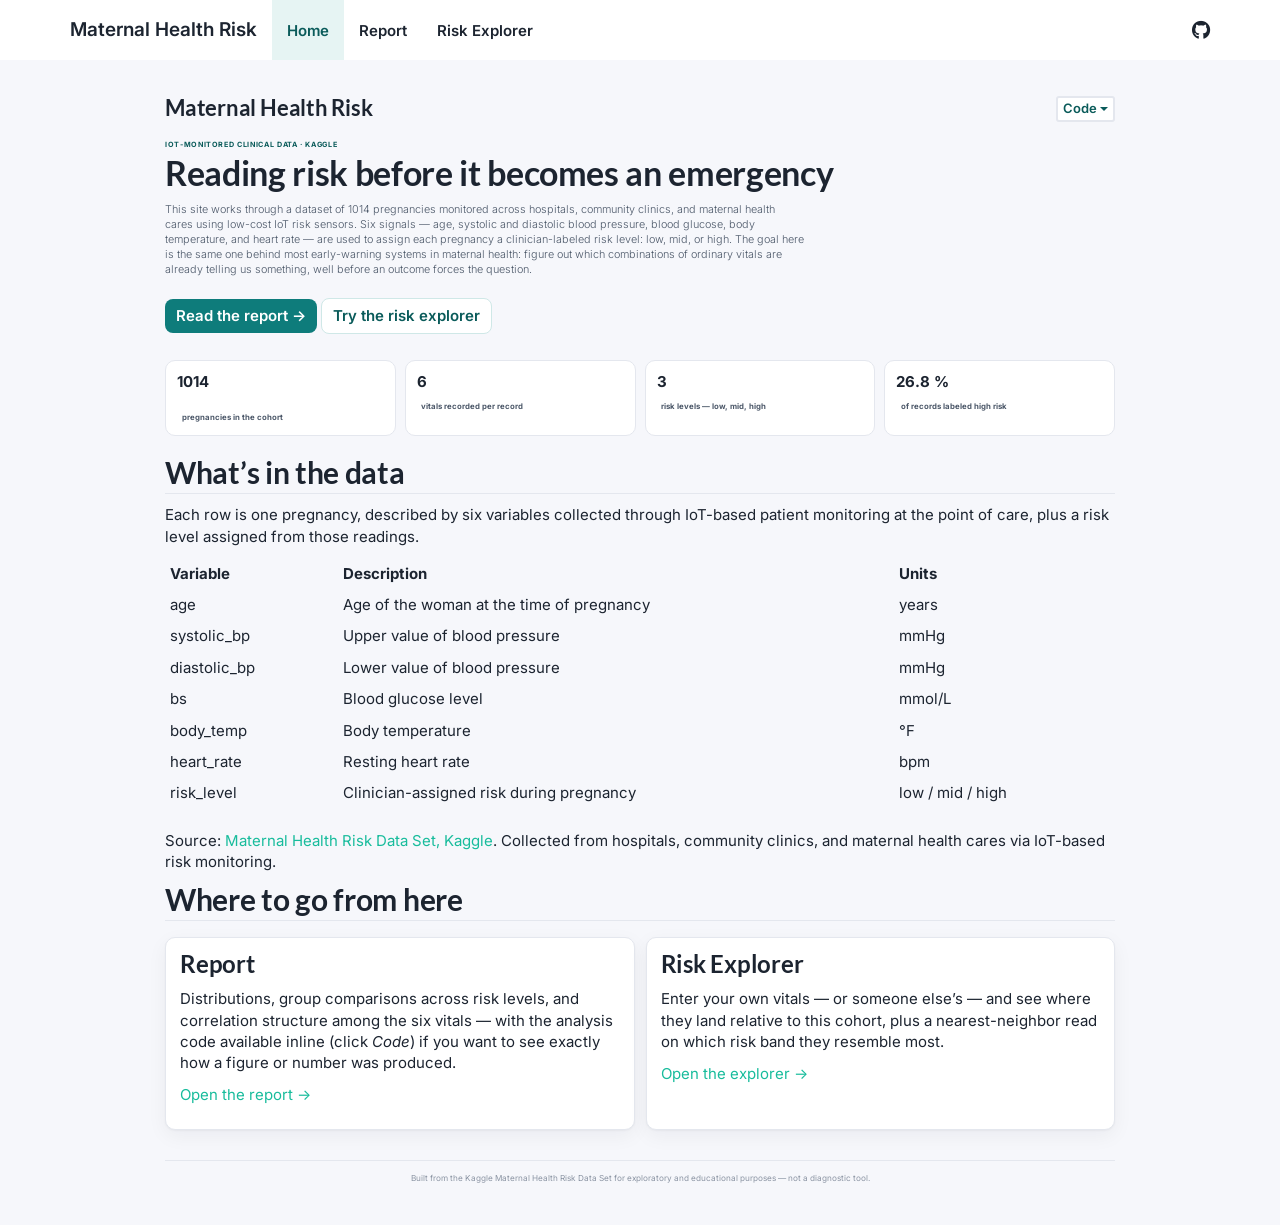
==== index.html @ 29793232 "adding all of existing files to make our website!!!" ====
<!DOCTYPE html>

<html>

<head>

<meta charset="utf-8" />
<meta name="generator" content="pandoc" />
<meta http-equiv="X-UA-Compatible" content="IE=EDGE" />




<title>Maternal Health Risk</title>

<script src="site_libs/header-attrs-2.30/header-attrs.js"></script>
<script src="site_libs/jquery-3.6.0/jquery-3.6.0.min.js"></script>
<meta name="viewport" content="width=device-width, initial-scale=1" />
<link href="site_libs/bootstrap-3.3.5/css/flatly.min.css" rel="stylesheet" />
<script src="site_libs/bootstrap-3.3.5/js/bootstrap.min.js"></script>
<script src="site_libs/bootstrap-3.3.5/shim/html5shiv.min.js"></script>
<script src="site_libs/bootstrap-3.3.5/shim/respond.min.js"></script>
<style>h1 {font-size: 34px;}
       h1.title {font-size: 38px;}
       h2 {font-size: 30px;}
       h3 {font-size: 24px;}
       h4 {font-size: 18px;}
       h5 {font-size: 16px;}
       h6 {font-size: 12px;}
       code {color: inherit; background-color: rgba(0, 0, 0, 0.04);}
       pre:not([class]) { background-color: white }</style>
<script src="site_libs/navigation-1.1/tabsets.js"></script>
<script src="site_libs/navigation-1.1/codefolding.js"></script>
<link href="site_libs/pagedtable-1.1/css/pagedtable.css" rel="stylesheet" />
<script src="site_libs/pagedtable-1.1/js/pagedtable.js"></script>
<link href="site_libs/font-awesome-6.5.2/css/all.min.css" rel="stylesheet" />
<link href="site_libs/font-awesome-6.5.2/css/v4-shims.min.css" rel="stylesheet" />
<link rel="preconnect" href="https://fonts.googleapis.com">
<link href="https://fonts.googleapis.com/css2?family=Inter:wght@400;500;600;700&display=swap" rel="stylesheet">

<style type="text/css">
  code{white-space: pre-wrap;}
  span.smallcaps{font-variant: small-caps;}
  span.underline{text-decoration: underline;}
  div.column{display: inline-block; vertical-align: top; width: 50%;}
  div.hanging-indent{margin-left: 1.5em; text-indent: -1.5em;}
  ul.task-list{list-style: none;}
    </style>







<link rel="stylesheet" href="assets/custom.css" type="text/css" />



<style type = "text/css">
.main-container {
  max-width: 940px;
  margin-left: auto;
  margin-right: auto;
}
img {
  max-width:100%;
}
.tabbed-pane {
  padding-top: 12px;
}
.html-widget {
  margin-bottom: 20px;
}
button.code-folding-btn:focus {
  outline: none;
}
summary {
  display: list-item;
}
details > summary > p:only-child {
  display: inline;
}
pre code {
  padding: 0;
}
</style>


<style type="text/css">
.dropdown-submenu {
  position: relative;
}
.dropdown-submenu>.dropdown-menu {
  top: 0;
  left: 100%;
  margin-top: -6px;
  margin-left: -1px;
  border-radius: 0 6px 6px 6px;
}
.dropdown-submenu:hover>.dropdown-menu {
  display: block;
}
.dropdown-submenu>a:after {
  display: block;
  content: " ";
  float: right;
  width: 0;
  height: 0;
  border-color: transparent;
  border-style: solid;
  border-width: 5px 0 5px 5px;
  border-left-color: #cccccc;
  margin-top: 5px;
  margin-right: -10px;
}
.dropdown-submenu:hover>a:after {
  border-left-color: #adb5bd;
}
.dropdown-submenu.pull-left {
  float: none;
}
.dropdown-submenu.pull-left>.dropdown-menu {
  left: -100%;
  margin-left: 10px;
  border-radius: 6px 0 6px 6px;
}
</style>

<script type="text/javascript">
// manage active state of menu based on current page
$(document).ready(function () {
  // active menu anchor
  href = window.location.pathname
  href = href.substr(href.lastIndexOf('/') + 1)
  if (href === "")
    href = "index.html";
  var menuAnchor = $('a[href="' + href + '"]');

  // mark the anchor link active (and if it's in a dropdown, also mark that active)
  var dropdown = menuAnchor.closest('li.dropdown');
  if (window.bootstrap) { // Bootstrap 4+
    menuAnchor.addClass('active');
    dropdown.find('> .dropdown-toggle').addClass('active');
  } else { // Bootstrap 3
    menuAnchor.parent().addClass('active');
    dropdown.addClass('active');
  }

  // Navbar adjustments
  var navHeight = $(".navbar").first().height() + 15;
  var style = document.createElement('style');
  var pt = "padding-top: " + navHeight + "px; ";
  var mt = "margin-top: -" + navHeight + "px; ";
  var css = "";
  // offset scroll position for anchor links (for fixed navbar)
  for (var i = 1; i <= 6; i++) {
    css += ".section h" + i + "{ " + pt + mt + "}\n";
  }
  style.innerHTML = "body {" + pt + "padding-bottom: 40px; }\n" + css;
  document.head.appendChild(style);
});
</script>

<!-- tabsets -->

<style type="text/css">
.tabset-dropdown > .nav-tabs {
  display: inline-table;
  max-height: 500px;
  min-height: 44px;
  overflow-y: auto;
  border: 1px solid #ddd;
  border-radius: 4px;
}

.tabset-dropdown > .nav-tabs > li.active:before, .tabset-dropdown > .nav-tabs.nav-tabs-open:before {
  content: "\e259";
  font-family: 'Glyphicons Halflings';
  display: inline-block;
  padding: 10px;
  border-right: 1px solid #ddd;
}

.tabset-dropdown > .nav-tabs.nav-tabs-open > li.active:before {
  content: "\e258";
  font-family: 'Glyphicons Halflings';
  border: none;
}

.tabset-dropdown > .nav-tabs > li.active {
  display: block;
}

.tabset-dropdown > .nav-tabs > li > a,
.tabset-dropdown > .nav-tabs > li > a:focus,
.tabset-dropdown > .nav-tabs > li > a:hover {
  border: none;
  display: inline-block;
  border-radius: 4px;
  background-color: transparent;
}

.tabset-dropdown > .nav-tabs.nav-tabs-open > li {
  display: block;
  float: none;
}

.tabset-dropdown > .nav-tabs > li {
  display: none;
}
</style>

<!-- code folding -->
<style type="text/css">
.code-folding-btn { margin-bottom: 4px; }
</style>




</head>

<body>


<div class="container-fluid main-container">




<div class="navbar navbar-default  navbar-fixed-top" role="navigation">
  <div class="container">
    <div class="navbar-header">
      <button type="button" class="navbar-toggle collapsed" data-toggle="collapse" data-bs-toggle="collapse" data-target="#navbar" data-bs-target="#navbar">
        <span class="icon-bar"></span>
        <span class="icon-bar"></span>
        <span class="icon-bar"></span>
      </button>
      <a class="navbar-brand" href="index.html">Maternal Health Risk</a>
    </div>
    <div id="navbar" class="navbar-collapse collapse">
      <ul class="nav navbar-nav">
        <li>
  <a href="index.html">Home</a>
</li>
<li>
  <a href="report.html">Report</a>
</li>
<li>
  <a href="explore.html">Risk Explorer</a>
</li>
      </ul>
      <ul class="nav navbar-nav navbar-right">
        <li>
  <a href="https://github.com/vidit-demog/MaternalHealth.github.io">
    <span class="fa fa-github fa-lg"></span>
     
  </a>
</li>
      </ul>
    </div><!--/.nav-collapse -->
  </div><!--/.container -->
</div><!--/.navbar -->

<div id="header">

<div class="btn-group pull-right float-right">
<button type="button" class="btn btn-default btn-xs btn-secondary btn-sm dropdown-toggle" data-toggle="dropdown" data-bs-toggle="dropdown" aria-haspopup="true" aria-expanded="false"><span>Code</span> <span class="caret"></span></button>
<ul class="dropdown-menu dropdown-menu-right" style="min-width: 50px;">
<li><a id="rmd-show-all-code" href="#">Show All Code</a></li>
<li><a id="rmd-hide-all-code" href="#">Hide All Code</a></li>
</ul>
</div>



<h1 class="title toc-ignore">Maternal Health Risk</h1>

</div>


<div class="eyebrow">
IoT-Monitored Clinical Data · Kaggle
</div>
<div id="reading-risk-before-it-becomes-an-emergency"
class="section level1">
<h1>Reading risk before it becomes an emergency</h1>
<p class="lead">
This site works through a dataset of 1014 pregnancies monitored across
hospitals, community clinics, and maternal health cares using low-cost
IoT risk sensors. Six signals — age, systolic and diastolic blood
pressure, blood glucose, body temperature, and heart rate — are used to
assign each pregnancy a clinician-labeled risk level: low, mid, or high.
The goal here is the same one behind most early-warning systems in
maternal health: figure out which combinations of ordinary vitals are
already telling us something, well before an outcome forces the
question.
</p>
<div class="card-row">
<p><a href="report.html" class="btn-teal">Read the report →</a>
<a href="explore.html" class="btn-teal" style="background:#fff;color:#0a5b5a !important;border:1px solid #cfe8e7;">Try
the risk explorer</a></p>
</div>
<div class="stat-grid">
<div class="stat-card">
<div class="num">
<p>1014</p>
</div>
<div class="label">
pregnancies in the cohort
</div>
</div>
<div class="stat-card">
<div class="num">
6
</div>
<div class="label">
vitals recorded per record
</div>
</div>
<div class="stat-card">
<div class="num">
3
</div>
<div class="label">
risk levels — low, mid, high
</div>
</div>
<div class="stat-card">
<div class="num">
26.8 %
</div>
<div class="label">
of records labeled high risk
</div>
</div>
</div>
<div id="whats-in-the-data" class="section level2">
<h2>What’s in the data</h2>
<p>Each row is one pregnancy, described by six variables collected
through IoT-based patient monitoring at the point of care, plus a risk
level assigned from those readings.</p>
<table>
<colgroup>
<col width="18%" />
<col width="58%" />
<col width="23%" />
</colgroup>
<thead>
<tr class="header">
<th align="left">Variable</th>
<th align="left">Description</th>
<th align="left">Units</th>
</tr>
</thead>
<tbody>
<tr class="odd">
<td align="left">age</td>
<td align="left">Age of the woman at the time of pregnancy</td>
<td align="left">years</td>
</tr>
<tr class="even">
<td align="left">systolic_bp</td>
<td align="left">Upper value of blood pressure</td>
<td align="left">mmHg</td>
</tr>
<tr class="odd">
<td align="left">diastolic_bp</td>
<td align="left">Lower value of blood pressure</td>
<td align="left">mmHg</td>
</tr>
<tr class="even">
<td align="left">bs</td>
<td align="left">Blood glucose level</td>
<td align="left">mmol/L</td>
</tr>
<tr class="odd">
<td align="left">body_temp</td>
<td align="left">Body temperature</td>
<td align="left">°F</td>
</tr>
<tr class="even">
<td align="left">heart_rate</td>
<td align="left">Resting heart rate</td>
<td align="left">bpm</td>
</tr>
<tr class="odd">
<td align="left">risk_level</td>
<td align="left">Clinician-assigned risk during pregnancy</td>
<td align="left">low / mid / high</td>
</tr>
</tbody>
</table>
<p>Source: <a
href="https://www.kaggle.com/datasets/csafrit2/maternal-health-risk-data">Maternal
Health Risk Data Set, Kaggle</a>. Collected from hospitals, community
clinics, and maternal health cares via IoT-based risk monitoring.</p>
</div>
<div id="where-to-go-from-here" class="section level2">
<h2>Where to go from here</h2>
<div class="card-row">
<div class="info-card">
<h3>
Report
</h3>
<p>
Distributions, group comparisons across risk levels, and correlation
structure among the six vitals — with the analysis code available inline
(click <em>Code</em>) if you want to see exactly how a figure or number
was produced.
</p>
<p><a href="report.html">Open the report →</a></p>
</div>
<div class="info-card">
<h3>
Risk Explorer
</h3>
<p>
Enter your own vitals — or someone else’s — and see where they land
relative to this cohort, plus a nearest-neighbor read on which risk band
they resemble most.
</p>
<p><a href="explore.html">Open the explorer →</a></p>
</div>
</div>
<footer class="site-footer">
Built from the Kaggle Maternal Health Risk Data Set for exploratory and
educational purposes — not a diagnostic tool.
</footer>
</div>
</div>




</div>

<script>

// add bootstrap table styles to pandoc tables
function bootstrapStylePandocTables() {
  $('tr.odd').parent('tbody').parent('table').addClass('table table-condensed');
}
$(document).ready(function () {
  bootstrapStylePandocTables();
});


</script>

<!-- tabsets -->

<script>
$(document).ready(function () {
  window.buildTabsets("TOC");
});

$(document).ready(function () {
  $('.tabset-dropdown > .nav-tabs > li').click(function () {
    $(this).parent().toggleClass('nav-tabs-open');
  });
});
</script>

<!-- code folding -->
<script>
$(document).ready(function () {
  window.initializeCodeFolding("hide" === "show");
});
</script>


<!-- dynamically load mathjax for compatibility with self-contained -->
<script>
  (function () {
    var script = document.createElement("script");
    script.type = "text/javascript";
    script.src  = "https://mathjax.rstudio.com/latest/MathJax.js?config=TeX-AMS-MML_HTMLorMML";
    document.getElementsByTagName("head")[0].appendChild(script);
  })();
</script>

</body>
</html>
---- site_libs/bootstrap-3.3.5/css/flatly.min.css ----
@font-face {
  font-family: 'Lato';
  font-style: normal;
  font-weight: 400;
  src: url(fonts/Lato.ttf) format('truetype');
}
@font-face {
  font-family: 'Lato';
  font-style: normal;
  font-weight: 700;
  src: url(fonts/LatoBold.ttf) format('truetype');
}
@font-face {
  font-family: 'Lato';
  font-style: italic;
  font-weight: 400;
  src: url(fonts/LatoItalic.ttf) format('truetype');
}

/*!
 * bootswatch v3.3.6
 * Homepage: http://bootswatch.com
 * Copyright 2012-2015 Thomas Park
 * Licensed under MIT
 * Based on Bootstrap
*//*!
 * Bootstrap v3.3.6 (http://getbootstrap.com)
 * Copyright 2011-2015 Twitter, Inc.
 * Licensed under MIT (https://github.com/twbs/bootstrap/blob/master/LICENSE)
 *//*! normalize.css v3.0.3 | MIT License | github.com/necolas/normalize.css */html{font-family:sans-serif;-ms-text-size-adjust:100%;-webkit-text-size-adjust:100%}body{margin:0}article,aside,details,figcaption,figure,footer,header,hgroup,main,menu,nav,section,summary{display:block}audio,canvas,progress,video{display:inline-block;vertical-align:baseline}audio:not([controls]){display:none;height:0}[hidden],template{display:none}a{background-color:transparent}a:active,a:hover{outline:0}abbr[title]{border-bottom:1px dotted}b,strong{font-weight:bold}dfn{font-style:italic}h1{font-size:2em;margin:0.67em 0}mark{background:#ff0;color:#000}small{font-size:80%}sub,sup{font-size:75%;line-height:0;position:relative;vertical-align:baseline}sup{top:-0.5em}sub{bottom:-0.25em}img{border:0}svg:not(:root){overflow:hidden}figure{margin:1em 40px}hr{-webkit-box-sizing:content-box;-moz-box-sizing:content-box;box-sizing:content-box;height:0}pre{overflow:auto}code,kbd,pre,samp{font-family:monospace, monospace;font-size:1em}button,input,optgroup,select,textarea{color:inherit;font:inherit;margin:0}button{overflow:visible}button,select{text-transform:none}button,html input[type="button"],input[type="reset"],input[type="submit"]{-webkit-appearance:button;cursor:pointer}button[disabled],html input[disabled]{cursor:default}button::-moz-focus-inner,input::-moz-focus-inner{border:0;padding:0}input{line-height:normal}input[type="checkbox"],input[type="radio"]{-webkit-box-sizing:border-box;-moz-box-sizing:border-box;box-sizing:border-box;padding:0}input[type="number"]::-webkit-inner-spin-button,input[type="number"]::-webkit-outer-spin-button{height:auto}input[type="search"]{-webkit-appearance:textfield;-webkit-box-sizing:content-box;-moz-box-sizing:content-box;box-sizing:content-box}input[type="search"]::-webkit-search-cancel-button,input[type="search"]::-webkit-search-decoration{-webkit-appearance:none}fieldset{border:1px solid #c0c0c0;margin:0 2px;padding:0.35em 0.625em 0.75em}legend{border:0;padding:0}textarea{overflow:auto}optgroup{font-weight:bold}table{border-collapse:collapse;border-spacing:0}td,th{padding:0}/*! Source: https://github.com/h5bp/html5-boilerplate/blob/master/src/css/main.css */@media print{*,*:before,*:after{background:transparent !important;color:#000 !important;-webkit-box-shadow:none !important;box-shadow:none !important;text-shadow:none !important}a,a:visited{text-decoration:underline}a[href]:after{content:" (" attr(href) ")"}abbr[title]:after{content:" (" attr(title) ")"}a[href^="#"]:after,a[href^="javascript:"]:after{content:""}pre,blockquote{border:1px solid #999;page-break-inside:avoid}thead{display:table-header-group}tr,img{page-break-inside:avoid}img{max-width:100% !important}p,h2,h3{orphans:3;widows:3}h2,h3{page-break-after:avoid}.navbar{display:none}.btn>.caret,.dropup>.btn>.caret{border-top-color:#000 !important}.label{border:1px solid #000}.table{border-collapse:collapse !important}.table td,.table th{background-color:#fff !important}.table-bordered th,.table-bordered td{border:1px solid #ddd !important}}@font-face{font-family:'Glyphicons Halflings';src:url('../fonts/glyphicons-halflings-regular.eot');src:url('../fonts/glyphicons-halflings-regular.eot?#iefix') format('embedded-opentype'),url('../fonts/glyphicons-halflings-regular.woff') format('woff'),url('../fonts/glyphicons-halflings-regular.ttf') format('truetype'),url('../fonts/glyphicons-halflings-regular.svg#glyphicons_halflingsregular') format('svg')}.glyphicon{position:relative;top:1px;display:inline-block;font-family:'Glyphicons Halflings';font-style:normal;font-weight:normal;line-height:1;-webkit-font-smoothing:antialiased;-moz-osx-font-smoothing:grayscale}.glyphicon-asterisk:before{content:"\002a"}.glyphicon-plus:before{content:"\002b"}.glyphicon-euro:before,.glyphicon-eur:before{content:"\20ac"}.glyphicon-minus:before{content:"\2212"}.glyphicon-cloud:before{content:"\2601"}.glyphicon-envelope:before{content:"\2709"}.glyphicon-pencil:before{content:"\270f"}.glyphicon-glass:before{content:"\e001"}.glyphicon-music:before{content:"\e002"}.glyphicon-search:before{content:"\e003"}.glyphicon-heart:before{content:"\e005"}.glyphicon-star:before{content:"\e006"}.glyphicon-star-empty:before{content:"\e007"}.glyphicon-user:before{content:"\e008"}.glyphicon-film:before{content:"\e009"}.glyphicon-th-large:before{content:"\e010"}.glyphicon-th:before{content:"\e011"}.glyphicon-th-list:before{content:"\e012"}.glyphicon-ok:before{content:"\e013"}.glyphicon-remove:before{content:"\e014"}.glyphicon-zoom-in:before{content:"\e015"}.glyphicon-zoom-out:before{content:"\e016"}.glyphicon-off:before{content:"\e017"}.glyphicon-signal:before{content:"\e018"}.glyphicon-cog:before{content:"\e019"}.glyphicon-trash:before{content:"\e020"}.glyphicon-home:before{content:"\e021"}.glyphicon-file:before{content:"\e022"}.glyphicon-time:before{content:"\e023"}.glyphicon-road:before{content:"\e024"}.glyphicon-download-alt:before{content:"\e025"}.glyphicon-download:before{content:"\e026"}.glyphicon-upload:before{content:"\e027"}.glyphicon-inbox:before{content:"\e028"}.glyphicon-play-circle:before{content:"\e029"}.glyphicon-repeat:before{content:"\e030"}.glyphicon-refresh:before{content:"\e031"}.glyphicon-list-alt:before{content:"\e032"}.glyphicon-lock:before{content:"\e033"}.glyphicon-flag:before{content:"\e034"}.glyphicon-headphones:before{content:"\e035"}.glyphicon-volume-off:before{content:"\e036"}.glyphicon-volume-down:before{content:"\e037"}.glyphicon-volume-up:before{content:"\e038"}.glyphicon-qrcode:before{content:"\e039"}.glyphicon-barcode:before{content:"\e040"}.glyphicon-tag:before{content:"\e041"}.glyphicon-tags:before{content:"\e042"}.glyphicon-book:before{content:"\e043"}.glyphicon-bookmark:before{content:"\e044"}.glyphicon-print:before{content:"\e045"}.glyphicon-camera:before{content:"\e046"}.glyphicon-font:before{content:"\e047"}.glyphicon-bold:before{content:"\e048"}.glyphicon-italic:before{content:"\e049"}.glyphicon-text-height:before{content:"\e050"}.glyphicon-text-width:before{content:"\e051"}.glyphicon-align-left:before{content:"\e052"}.glyphicon-align-center:before{content:"\e053"}.glyphicon-align-right:before{content:"\e054"}.glyphicon-align-justify:before{content:"\e055"}.glyphicon-list:before{content:"\e056"}.glyphicon-indent-left:before{content:"\e057"}.glyphicon-indent-right:before{content:"\e058"}.glyphicon-facetime-video:before{content:"\e059"}.glyphicon-picture:before{content:"\e060"}.glyphicon-map-marker:before{content:"\e062"}.glyphicon-adjust:before{content:"\e063"}.glyphicon-tint:before{content:"\e064"}.glyphicon-edit:before{content:"\e065"}.glyphicon-share:before{content:"\e066"}.glyphicon-check:before{content:"\e067"}.glyphicon-move:before{content:"\e068"}.glyphicon-step-backward:before{content:"\e069"}.glyphicon-fast-backward:before{content:"\e070"}.glyphicon-backward:before{content:"\e071"}.glyphicon-play:before{content:"\e072"}.glyphicon-pause:before{content:"\e073"}.glyphicon-stop:before{content:"\e074"}.glyphicon-forward:before{content:"\e075"}.glyphicon-fast-forward:before{content:"\e076"}.glyphicon-step-forward:before{content:"\e077"}.glyphicon-eject:before{content:"\e078"}.glyphicon-chevron-left:before{content:"\e079"}.glyphicon-chevron-right:before{content:"\e080"}.glyphicon-plus-sign:before{content:"\e081"}.glyphicon-minus-sign:before{content:"\e082"}.glyphicon-remove-sign:before{content:"\e083"}.glyphicon-ok-sign:before{content:"\e084"}.glyphicon-question-sign:before{content:"\e085"}.glyphicon-info-sign:before{content:"\e086"}.glyphicon-screenshot:before{content:"\e087"}.glyphicon-remove-circle:before{content:"\e088"}.glyphicon-ok-circle:before{content:"\e089"}.glyphicon-ban-circle:before{content:"\e090"}.glyphicon-arrow-left:before{content:"\e091"}.glyphicon-arrow-right:before{content:"\e092"}.glyphicon-arrow-up:before{content:"\e093"}.glyphicon-arrow-down:before{content:"\e094"}.glyphicon-share-alt:before{content:"\e095"}.glyphicon-resize-full:before{content:"\e096"}.glyphicon-resize-small:before{content:"\e097"}.glyphicon-exclamation-sign:before{content:"\e101"}.glyphicon-gift:before{content:"\e102"}.glyphicon-leaf:before{content:"\e103"}.glyphicon-fire:before{content:"\e104"}.glyphicon-eye-open:before{content:"\e105"}.glyphicon-eye-close:before{content:"\e106"}.glyphicon-warning-sign:before{content:"\e107"}.glyphicon-plane:before{content:"\e108"}.glyphicon-calendar:before{content:"\e109"}.glyphicon-random:before{content:"\e110"}.glyphicon-comment:before{content:"\e111"}.glyphicon-magnet:before{content:"\e112"}.glyphicon-chevron-up:before{content:"\e113"}.glyphicon-chevron-down:before{content:"\e114"}.glyphicon-retweet:before{content:"\e115"}.glyphicon-shopping-cart:before{content:"\e116"}.glyphicon-folder-close:before{content:"\e117"}.glyphicon-folder-open:before{content:"\e118"}.glyphicon-resize-vertical:before{content:"\e119"}.glyphicon-resize-horizontal:before{content:"\e120"}.glyphicon-hdd:before{content:"\e121"}.glyphicon-bullhorn:before{content:"\e122"}.glyphicon-bell:before{content:"\e123"}.glyphicon-certificate:before{content:"\e124"}.glyphicon-thumbs-up:before{content:"\e125"}.glyphicon-thumbs-down:before{content:"\e126"}.glyphicon-hand-right:before{content:"\e127"}.glyphicon-hand-left:before{content:"\e128"}.glyphicon-hand-up:before{content:"\e129"}.glyphicon-hand-down:before{content:"\e130"}.glyphicon-circle-arrow-right:before{content:"\e131"}.glyphicon-circle-arrow-left:before{content:"\e132"}.glyphicon-circle-arrow-up:before{content:"\e133"}.glyphicon-circle-arrow-down:before{content:"\e134"}.glyphicon-globe:before{content:"\e135"}.glyphicon-wrench:before{content:"\e136"}.glyphicon-tasks:before{content:"\e137"}.glyphicon-filter:before{content:"\e138"}.glyphicon-briefcase:before{content:"\e139"}.glyphicon-fullscreen:before{content:"\e140"}.glyphicon-dashboard:before{content:"\e141"}.glyphicon-paperclip:before{content:"\e142"}.glyphicon-heart-empty:before{content:"\e143"}.glyphicon-link:before{content:"\e144"}.glyphicon-phone:before{content:"\e145"}.glyphicon-pushpin:before{content:"\e146"}.glyphicon-usd:before{content:"\e148"}.glyphicon-gbp:before{content:"\e149"}.glyphicon-sort:before{content:"\e150"}.glyphicon-sort-by-alphabet:before{content:"\e151"}.glyphicon-sort-by-alphabet-alt:before{content:"\e152"}.glyphicon-sort-by-order:before{content:"\e153"}.glyphicon-sort-by-order-alt:before{content:"\e154"}.glyphicon-sort-by-attributes:before{content:"\e155"}.glyphicon-sort-by-attributes-alt:before{content:"\e156"}.glyphicon-unchecked:before{content:"\e157"}.glyphicon-expand:before{content:"\e158"}.glyphicon-collapse-down:before{content:"\e159"}.glyphicon-collapse-up:before{content:"\e160"}.glyphicon-log-in:before{content:"\e161"}.glyphicon-flash:before{content:"\e162"}.glyphicon-log-out:before{content:"\e163"}.glyphicon-new-window:before{content:"\e164"}.glyphicon-record:before{content:"\e165"}.glyphicon-save:before{content:"\e166"}.glyphicon-open:before{content:"\e167"}.glyphicon-saved:before{content:"\e168"}.glyphicon-import:before{content:"\e169"}.glyphicon-export:before{content:"\e170"}.glyphicon-send:before{content:"\e171"}.glyphicon-floppy-disk:before{content:"\e172"}.glyphicon-floppy-saved:before{content:"\e173"}.glyphicon-floppy-remove:before{content:"\e174"}.glyphicon-floppy-save:before{content:"\e175"}.glyphicon-floppy-open:before{content:"\e176"}.glyphicon-credit-card:before{content:"\e177"}.glyphicon-transfer:before{content:"\e178"}.glyphicon-cutlery:before{content:"\e179"}.glyphicon-header:before{content:"\e180"}.glyphicon-compressed:before{content:"\e181"}.glyphicon-earphone:before{content:"\e182"}.glyphicon-phone-alt:before{content:"\e183"}.glyphicon-tower:before{content:"\e184"}.glyphicon-stats:before{content:"\e185"}.glyphicon-sd-video:before{content:"\e186"}.glyphicon-hd-video:before{content:"\e187"}.glyphicon-subtitles:before{content:"\e188"}.glyphicon-sound-stereo:before{content:"\e189"}.glyphicon-sound-dolby:before{content:"\e190"}.glyphicon-sound-5-1:before{content:"\e191"}.glyphicon-sound-6-1:before{content:"\e192"}.glyphicon-sound-7-1:before{content:"\e193"}.glyphicon-copyright-mark:before{content:"\e194"}.glyphicon-registration-mark:before{content:"\e195"}.glyphicon-cloud-download:before{content:"\e197"}.glyphicon-cloud-upload:before{content:"\e198"}.glyphicon-tree-conifer:before{content:"\e199"}.glyphicon-tree-deciduous:before{content:"\e200"}.glyphicon-cd:before{content:"\e201"}.glyphicon-save-file:before{content:"\e202"}.glyphicon-open-file:before{content:"\e203"}.glyphicon-level-up:before{content:"\e204"}.glyphicon-copy:before{content:"\e205"}.glyphicon-paste:before{content:"\e206"}.glyphicon-alert:before{content:"\e209"}.glyphicon-equalizer:before{content:"\e210"}.glyphicon-king:before{content:"\e211"}.glyphicon-queen:before{content:"\e212"}.glyphicon-pawn:before{content:"\e213"}.glyphicon-bishop:before{content:"\e214"}.glyphicon-knight:before{content:"\e215"}.glyphicon-baby-formula:before{content:"\e216"}.glyphicon-tent:before{content:"\26fa"}.glyphicon-blackboard:before{content:"\e218"}.glyphicon-bed:before{content:"\e219"}.glyphicon-apple:before{content:"\f8ff"}.glyphicon-erase:before{content:"\e221"}.glyphicon-hourglass:before{content:"\231b"}.glyphicon-lamp:before{content:"\e223"}.glyphicon-duplicate:before{content:"\e224"}.glyphicon-piggy-bank:before{content:"\e225"}.glyphicon-scissors:before{content:"\e226"}.glyphicon-bitcoin:before{content:"\e227"}.glyphicon-btc:before{content:"\e227"}.glyphicon-xbt:before{content:"\e227"}.glyphicon-yen:before{content:"\00a5"}.glyphicon-jpy:before{content:"\00a5"}.glyphicon-ruble:before{content:"\20bd"}.glyphicon-rub:before{content:"\20bd"}.glyphicon-scale:before{content:"\e230"}.glyphicon-ice-lolly:before{content:"\e231"}.glyphicon-ice-lolly-tasted:before{content:"\e232"}.glyphicon-education:before{content:"\e233"}.glyphicon-option-horizontal:before{content:"\e234"}.glyphicon-option-vertical:before{content:"\e235"}.glyphicon-menu-hamburger:before{content:"\e236"}.glyphicon-modal-window:before{content:"\e237"}.glyphicon-oil:before{content:"\e238"}.glyphicon-grain:before{content:"\e239"}.glyphicon-sunglasses:before{content:"\e240"}.glyphicon-text-size:before{content:"\e241"}.glyphicon-text-color:before{content:"\e242"}.glyphicon-text-background:before{content:"\e243"}.glyphicon-object-align-top:before{content:"\e244"}.glyphicon-object-align-bottom:before{content:"\e245"}.glyphicon-object-align-horizontal:before{content:"\e246"}.glyphicon-object-align-left:before{content:"\e247"}.glyphicon-object-align-vertical:before{content:"\e248"}.glyphicon-object-align-right:before{content:"\e249"}.glyphicon-triangle-right:before{content:"\e250"}.glyphicon-triangle-left:before{content:"\e251"}.glyphicon-triangle-bottom:before{content:"\e252"}.glyphicon-triangle-top:before{content:"\e253"}.glyphicon-console:before{content:"\e254"}.glyphicon-superscript:before{content:"\e255"}.glyphicon-subscript:before{content:"\e256"}.glyphicon-menu-left:before{content:"\e257"}.glyphicon-menu-right:before{content:"\e258"}.glyphicon-menu-down:before{content:"\e259"}.glyphicon-menu-up:before{content:"\e260"}*{-webkit-box-sizing:border-box;-moz-box-sizing:border-box;box-sizing:border-box}*:before,*:after{-webkit-box-sizing:border-box;-moz-box-sizing:border-box;box-sizing:border-box}html{font-size:10px;-webkit-tap-highlight-color:rgba(0,0,0,0)}body{font-family:"Lato","Helvetica Neue",Helvetica,Arial,sans-serif;font-size:15px;line-height:1.42857143;color:#2c3e50;background-color:#ffffff}input,button,select,textarea{font-family:inherit;font-size:inherit;line-height:inherit}a{color:#18bc9c;text-decoration:none}a:hover,a:focus{color:#18bc9c;text-decoration:underline}a:focus{outline:thin dotted;outline:5px auto -webkit-focus-ring-color;outline-offset:-2px}figure{margin:0}img{vertical-align:middle}.img-responsive,.thumbnail>img,.thumbnail a>img,.carousel-inner>.item>img,.carousel-inner>.item>a>img{display:block;max-width:100%;height:auto}.img-rounded{border-radius:6px}.img-thumbnail{padding:4px;line-height:1.42857143;background-color:#ffffff;border:1px solid #ecf0f1;border-radius:4px;-webkit-transition:all .2s ease-in-out;-o-transition:all .2s ease-in-out;transition:all .2s ease-in-out;display:inline-block;max-width:100%;height:auto}.img-circle{border-radius:50%}hr{margin-top:21px;margin-bottom:21px;border:0;border-top:1px solid #ecf0f1}.sr-only{position:absolute;width:1px;height:1px;margin:-1px;padding:0;overflow:hidden;clip:rect(0, 0, 0, 0);border:0}.sr-only-focusable:active,.sr-only-focusable:focus{position:static;width:auto;height:auto;margin:0;overflow:visible;clip:auto}[role="button"]{cursor:pointer}h1,h2,h3,h4,h5,h6,.h1,.h2,.h3,.h4,.h5,.h6{font-family:"Lato","Helvetica Neue",Helvetica,Arial,sans-serif;font-weight:400;line-height:1.1;color:inherit}h1 small,h2 small,h3 small,h4 small,h5 small,h6 small,.h1 small,.h2 small,.h3 small,.h4 small,.h5 small,.h6 small,h1 .small,h2 .small,h3 .small,h4 .small,h5 .small,h6 .small,.h1 .small,.h2 .small,.h3 .small,.h4 .small,.h5 .small,.h6 .small{font-weight:normal;line-height:1;color:#b4bcc2}h1,.h1,h2,.h2,h3,.h3{margin-top:21px;margin-bottom:10.5px}h1 small,.h1 small,h2 small,.h2 small,h3 small,.h3 small,h1 .small,.h1 .small,h2 .small,.h2 .small,h3 .small,.h3 .small{font-size:65%}h4,.h4,h5,.h5,h6,.h6{margin-top:10.5px;margin-bottom:10.5px}h4 small,.h4 small,h5 small,.h5 small,h6 small,.h6 small,h4 .small,.h4 .small,h5 .small,.h5 .small,h6 .small,.h6 .small{font-size:75%}h1,.h1{font-size:39px}h2,.h2{font-size:32px}h3,.h3{font-size:26px}h4,.h4{font-size:19px}h5,.h5{font-size:15px}h6,.h6{font-size:13px}p{margin:0 0 10.5px}.lead{margin-bottom:21px;font-size:17px;font-weight:300;line-height:1.4}@media (min-width:768px){.lead{font-size:22.5px}}small,.small{font-size:86%}mark,.mark{background-color:#f39c12;padding:.2em}.text-left{text-align:left}.text-right{text-align:right}.text-center{text-align:center}.text-justify{text-align:justify}.text-nowrap{white-space:nowrap}.text-lowercase{text-transform:lowercase}.text-uppercase{text-transform:uppercase}.text-capitalize{text-transform:capitalize}.text-muted{color:#b4bcc2}.text-primary{color:#2c3e50}a.text-primary:hover,a.text-primary:focus{color:#1a242f}.text-success{color:#ffffff}a.text-success:hover,a.text-success:focus{color:#e6e6e6}.text-info{color:#ffffff}a.text-info:hover,a.text-info:focus{color:#e6e6e6}.text-warning{color:#ffffff}a.text-warning:hover,a.text-warning:focus{color:#e6e6e6}.text-danger{color:#ffffff}a.text-danger:hover,a.text-danger:focus{color:#e6e6e6}.bg-primary{color:#fff;background-color:#2c3e50}a.bg-primary:hover,a.bg-primary:focus{background-color:#1a242f}.bg-success{background-color:#18bc9c}a.bg-success:hover,a.bg-success:focus{background-color:#128f76}.bg-info{background-color:#3498db}a.bg-info:hover,a.bg-info:focus{background-color:#217dbb}.bg-warning{background-color:#f39c12}a.bg-warning:hover,a.bg-warning:focus{background-color:#c87f0a}.bg-danger{background-color:#e74c3c}a.bg-danger:hover,a.bg-danger:focus{background-color:#d62c1a}.page-header{padding-bottom:9.5px;margin:42px 0 21px;border-bottom:1px solid transparent}ul,ol{margin-top:0;margin-bottom:10.5px}ul ul,ol ul,ul ol,ol ol{margin-bottom:0}.list-unstyled{padding-left:0;list-style:none}.list-inline{padding-left:0;list-style:none;margin-left:-5px}.list-inline>li{display:inline-block;padding-left:5px;padding-right:5px}dl{margin-top:0;margin-bottom:21px}dt,dd{line-height:1.42857143}dt{font-weight:bold}dd{margin-left:0}@media (min-width:768px){.dl-horizontal dt{float:left;width:160px;clear:left;text-align:right;overflow:hidden;text-overflow:ellipsis;white-space:nowrap}.dl-horizontal dd{margin-left:180px}}abbr[title],abbr[data-original-title]{cursor:help;border-bottom:1px dotted #b4bcc2}.initialism{font-size:90%;text-transform:uppercase}blockquote{padding:10.5px 21px;margin:0 0 21px;font-size:18.75px;border-left:5px solid #ecf0f1}blockquote p:last-child,blockquote ul:last-child,blockquote ol:last-child{margin-bottom:0}blockquote footer,blockquote small,blockquote .small{display:block;font-size:80%;line-height:1.42857143;color:#b4bcc2}blockquote footer:before,blockquote small:before,blockquote .small:before{content:'\2014 \00A0'}.blockquote-reverse,blockquote.pull-right{padding-right:15px;padding-left:0;border-right:5px solid #ecf0f1;border-left:0;text-align:right}.blockquote-reverse footer:before,blockquote.pull-right footer:before,.blockquote-reverse small:before,blockquote.pull-right small:before,.blockquote-reverse .small:before,blockquote.pull-right .small:before{content:''}.blockquote-reverse footer:after,blockquote.pull-right footer:after,.blockquote-reverse small:after,blockquote.pull-right small:after,.blockquote-reverse .small:after,blockquote.pull-right .small:after{content:'\00A0 \2014'}address{margin-bottom:21px;font-style:normal;line-height:1.42857143}code,kbd,pre,samp{font-family:monospace}code{padding:2px 4px;font-size:90%;color:#c7254e;background-color:#f9f2f4;border-radius:4px}kbd{padding:2px 4px;font-size:90%;color:#ffffff;background-color:#333333;border-radius:3px;-webkit-box-shadow:inset 0 -1px 0 rgba(0,0,0,0.25);box-shadow:inset 0 -1px 0 rgba(0,0,0,0.25)}kbd kbd{padding:0;font-size:100%;font-weight:bold;-webkit-box-shadow:none;box-shadow:none}pre{display:block;padding:10px;margin:0 0 10.5px;font-size:14px;line-height:1.42857143;word-break:break-all;word-wrap:break-word;color:#7b8a8b;background-color:#ecf0f1;border:1px solid #cccccc;border-radius:4px}pre code{padding:0;font-size:inherit;color:inherit;white-space:pre-wrap;background-color:transparent;border-radius:0}.pre-scrollable{max-height:340px;overflow-y:scroll}.container{margin-right:auto;margin-left:auto;padding-left:15px;padding-right:15px}@media (min-width:768px){.container{width:750px}}@media (min-width:992px){.container{width:970px}}@media (min-width:1200px){.container{width:1170px}}.container-fluid{margin-right:auto;margin-left:auto;padding-left:15px;padding-right:15px}.row{margin-left:-15px;margin-right:-15px}.col-xs-1,.col-sm-1,.col-md-1,.col-lg-1,.col-xs-2,.col-sm-2,.col-md-2,.col-lg-2,.col-xs-3,.col-sm-3,.col-md-3,.col-lg-3,.col-xs-4,.col-sm-4,.col-md-4,.col-lg-4,.col-xs-5,.col-sm-5,.col-md-5,.col-lg-5,.col-xs-6,.col-sm-6,.col-md-6,.col-lg-6,.col-xs-7,.col-sm-7,.col-md-7,.col-lg-7,.col-xs-8,.col-sm-8,.col-md-8,.col-lg-8,.col-xs-9,.col-sm-9,.col-md-9,.col-lg-9,.col-xs-10,.col-sm-10,.col-md-10,.col-lg-10,.col-xs-11,.col-sm-11,.col-md-11,.col-lg-11,.col-xs-12,.col-sm-12,.col-md-12,.col-lg-12{position:relative;min-height:1px;padding-left:15px;padding-right:15px}.col-xs-1,.col-xs-2,.col-xs-3,.col-xs-4,.col-xs-5,.col-xs-6,.col-xs-7,.col-xs-8,.col-xs-9,.col-xs-10,.col-xs-11,.col-xs-12{float:left}.col-xs-12{width:100%}.col-xs-11{width:91.66666667%}.col-xs-10{width:83.33333333%}.col-xs-9{width:75%}.col-xs-8{width:66.66666667%}.col-xs-7{width:58.33333333%}.col-xs-6{width:50%}.col-xs-5{width:41.66666667%}.col-xs-4{width:33.33333333%}.col-xs-3{width:25%}.col-xs-2{width:16.66666667%}.col-xs-1{width:8.33333333%}.col-xs-pull-12{right:100%}.col-xs-pull-11{right:91.66666667%}.col-xs-pull-10{right:83.33333333%}.col-xs-pull-9{right:75%}.col-xs-pull-8{right:66.66666667%}.col-xs-pull-7{right:58.33333333%}.col-xs-pull-6{right:50%}.col-xs-pull-5{right:41.66666667%}.col-xs-pull-4{right:33.33333333%}.col-xs-pull-3{right:25%}.col-xs-pull-2{right:16.66666667%}.col-xs-pull-1{right:8.33333333%}.col-xs-pull-0{right:auto}.col-xs-push-12{left:100%}.col-xs-push-11{left:91.66666667%}.col-xs-push-10{left:83.33333333%}.col-xs-push-9{left:75%}.col-xs-push-8{left:66.66666667%}.col-xs-push-7{left:58.33333333%}.col-xs-push-6{left:50%}.col-xs-push-5{left:41.66666667%}.col-xs-push-4{left:33.33333333%}.col-xs-push-3{left:25%}.col-xs-push-2{left:16.66666667%}.col-xs-push-1{left:8.33333333%}.col-xs-push-0{left:auto}.col-xs-offset-12{margin-left:100%}.col-xs-offset-11{margin-left:91.66666667%}.col-xs-offset-10{margin-left:83.33333333%}.col-xs-offset-9{margin-left:75%}.col-xs-offset-8{margin-left:66.66666667%}.col-xs-offset-7{margin-left:58.33333333%}.col-xs-offset-6{margin-left:50%}.col-xs-offset-5{margin-left:41.66666667%}.col-xs-offset-4{margin-left:33.33333333%}.col-xs-offset-3{margin-left:25%}.col-xs-offset-2{margin-left:16.66666667%}.col-xs-offset-1{margin-left:8.33333333%}.col-xs-offset-0{margin-left:0%}@media (min-width:768px){.col-sm-1,.col-sm-2,.col-sm-3,.col-sm-4,.col-sm-5,.col-sm-6,.col-sm-7,.col-sm-8,.col-sm-9,.col-sm-10,.col-sm-11,.col-sm-12{float:left}.col-sm-12{width:100%}.col-sm-11{width:91.66666667%}.col-sm-10{width:83.33333333%}.col-sm-9{width:75%}.col-sm-8{width:66.66666667%}.col-sm-7{width:58.33333333%}.col-sm-6{width:50%}.col-sm-5{width:41.66666667%}.col-sm-4{width:33.33333333%}.col-sm-3{width:25%}.col-sm-2{width:16.66666667%}.col-sm-1{width:8.33333333%}.col-sm-pull-12{right:100%}.col-sm-pull-11{right:91.66666667%}.col-sm-pull-10{right:83.33333333%}.col-sm-pull-9{right:75%}.col-sm-pull-8{right:66.66666667%}.col-sm-pull-7{right:58.33333333%}.col-sm-pull-6{right:50%}.col-sm-pull-5{right:41.66666667%}.col-sm-pull-4{right:33.33333333%}.col-sm-pull-3{right:25%}.col-sm-pull-2{right:16.66666667%}.col-sm-pull-1{right:8.33333333%}.col-sm-pull-0{right:auto}.col-sm-push-12{left:100%}.col-sm-push-11{left:91.66666667%}.col-sm-push-10{left:83.33333333%}.col-sm-push-9{left:75%}.col-sm-push-8{left:66.66666667%}.col-sm-push-7{left:58.33333333%}.col-sm-push-6{left:50%}.col-sm-push-5{left:41.66666667%}.col-sm-push-4{left:33.33333333%}.col-sm-push-3{left:25%}.col-sm-push-2{left:16.66666667%}.col-sm-push-1{left:8.33333333%}.col-sm-push-0{left:auto}.col-sm-offset-12{margin-left:100%}.col-sm-offset-11{margin-left:91.66666667%}.col-sm-offset-10{margin-left:83.33333333%}.col-sm-offset-9{margin-left:75%}.col-sm-offset-8{margin-left:66.66666667%}.col-sm-offset-7{margin-left:58.33333333%}.col-sm-offset-6{margin-left:50%}.col-sm-offset-5{margin-left:41.66666667%}.col-sm-offset-4{margin-left:33.33333333%}.col-sm-offset-3{margin-left:25%}.col-sm-offset-2{margin-left:16.66666667%}.col-sm-offset-1{margin-left:8.33333333%}.col-sm-offset-0{margin-left:0%}}@media (min-width:992px){.col-md-1,.col-md-2,.col-md-3,.col-md-4,.col-md-5,.col-md-6,.col-md-7,.col-md-8,.col-md-9,.col-md-10,.col-md-11,.col-md-12{float:left}.col-md-12{width:100%}.col-md-11{width:91.66666667%}.col-md-10{width:83.33333333%}.col-md-9{width:75%}.col-md-8{width:66.66666667%}.col-md-7{width:58.33333333%}.col-md-6{width:50%}.col-md-5{width:41.66666667%}.col-md-4{width:33.33333333%}.col-md-3{width:25%}.col-md-2{width:16.66666667%}.col-md-1{width:8.33333333%}.col-md-pull-12{right:100%}.col-md-pull-11{right:91.66666667%}.col-md-pull-10{right:83.33333333%}.col-md-pull-9{right:75%}.col-md-pull-8{right:66.66666667%}.col-md-pull-7{right:58.33333333%}.col-md-pull-6{right:50%}.col-md-pull-5{right:41.66666667%}.col-md-pull-4{right:33.33333333%}.col-md-pull-3{right:25%}.col-md-pull-2{right:16.66666667%}.col-md-pull-1{right:8.33333333%}.col-md-pull-0{right:auto}.col-md-push-12{left:100%}.col-md-push-11{left:91.66666667%}.col-md-push-10{left:83.33333333%}.col-md-push-9{left:75%}.col-md-push-8{left:66.66666667%}.col-md-push-7{left:58.33333333%}.col-md-push-6{left:50%}.col-md-push-5{left:41.66666667%}.col-md-push-4{left:33.33333333%}.col-md-push-3{left:25%}.col-md-push-2{left:16.66666667%}.col-md-push-1{left:8.33333333%}.col-md-push-0{left:auto}.col-md-offset-12{margin-left:100%}.col-md-offset-11{margin-left:91.66666667%}.col-md-offset-10{margin-left:83.33333333%}.col-md-offset-9{margin-left:75%}.col-md-offset-8{margin-left:66.66666667%}.col-md-offset-7{margin-left:58.33333333%}.col-md-offset-6{margin-left:50%}.col-md-offset-5{margin-left:41.66666667%}.col-md-offset-4{margin-left:33.33333333%}.col-md-offset-3{margin-left:25%}.col-md-offset-2{margin-left:16.66666667%}.col-md-offset-1{margin-left:8.33333333%}.col-md-offset-0{margin-left:0%}}@media (min-width:1200px){.col-lg-1,.col-lg-2,.col-lg-3,.col-lg-4,.col-lg-5,.col-lg-6,.col-lg-7,.col-lg-8,.col-lg-9,.col-lg-10,.col-lg-11,.col-lg-12{float:left}.col-lg-12{width:100%}.col-lg-11{width:91.66666667%}.col-lg-10{width:83.33333333%}.col-lg-9{width:75%}.col-lg-8{width:66.66666667%}.col-lg-7{width:58.33333333%}.col-lg-6{width:50%}.col-lg-5{width:41.66666667%}.col-lg-4{width:33.33333333%}.col-lg-3{width:25%}.col-lg-2{width:16.66666667%}.col-lg-1{width:8.33333333%}.col-lg-pull-12{right:100%}.col-lg-pull-11{right:91.66666667%}.col-lg-pull-10{right:83.33333333%}.col-lg-pull-9{right:75%}.col-lg-pull-8{right:66.66666667%}.col-lg-pull-7{right:58.33333333%}.col-lg-pull-6{right:50%}.col-lg-pull-5{right:41.66666667%}.col-lg-pull-4{right:33.33333333%}.col-lg-pull-3{right:25%}.col-lg-pull-2{right:16.66666667%}.col-lg-pull-1{right:8.33333333%}.col-lg-pull-0{right:auto}.col-lg-push-12{left:100%}.col-lg-push-11{left:91.66666667%}.col-lg-push-10{left:83.33333333%}.col-lg-push-9{left:75%}.col-lg-push-8{left:66.66666667%}.col-lg-push-7{left:58.33333333%}.col-lg-push-6{left:50%}.col-lg-push-5{left:41.66666667%}.col-lg-push-4{left:33.33333333%}.col-lg-push-3{left:25%}.col-lg-push-2{left:16.66666667%}.col-lg-push-1{left:8.33333333%}.col-lg-push-0{left:auto}.col-lg-offset-12{margin-left:100%}.col-lg-offset-11{margin-left:91.66666667%}.col-lg-offset-10{margin-left:83.33333333%}.col-lg-offset-9{margin-left:75%}.col-lg-offset-8{margin-left:66.66666667%}.col-lg-offset-7{margin-left:58.33333333%}.col-lg-offset-6{margin-left:50%}.col-lg-offset-5{margin-left:41.66666667%}.col-lg-offset-4{margin-left:33.33333333%}.col-lg-offset-3{margin-left:25%}.col-lg-offset-2{margin-left:16.66666667%}.col-lg-offset-1{margin-left:8.33333333%}.col-lg-offset-0{margin-left:0%}}table{background-color:transparent}caption{padding-top:8px;padding-bottom:8px;color:#b4bcc2;text-align:left}th{}.table{width:100%;max-width:100%;margin-bottom:21px}.table>thead>tr>th,.table>tbody>tr>th,.table>tfoot>tr>th,.table>thead>tr>td,.table>tbody>tr>td,.table>tfoot>tr>td{padding:8px;line-height:1.42857143;vertical-align:top;border-top:1px solid #ecf0f1}.table>thead>tr>th{vertical-align:bottom;border-bottom:2px solid #ecf0f1}.table>caption+thead>tr:first-child>th,.table>colgroup+thead>tr:first-child>th,.table>thead:first-child>tr:first-child>th,.table>caption+thead>tr:first-child>td,.table>colgroup+thead>tr:first-child>td,.table>thead:first-child>tr:first-child>td{border-top:0}.table>tbody+tbody{border-top:2px solid #ecf0f1}.table .table{background-color:#ffffff}.table-condensed>thead>tr>th,.table-condensed>tbody>tr>th,.table-condensed>tfoot>tr>th,.table-condensed>thead>tr>td,.table-condensed>tbody>tr>td,.table-condensed>tfoot>tr>td{padding:5px}.table-bordered{border:1px solid #ecf0f1}.table-bordered>thead>tr>th,.table-bordered>tbody>tr>th,.table-bordered>tfoot>tr>th,.table-bordered>thead>tr>td,.table-bordered>tbody>tr>td,.table-bordered>tfoot>tr>td{border:1px solid #ecf0f1}.table-bordered>thead>tr>th,.table-bordered>thead>tr>td{border-bottom-width:2px}.table-striped>tbody>tr:nth-of-type(odd){background-color:#f9f9f9}.table-hover>tbody>tr:hover{background-color:#ecf0f1}table col[class*="col-"]{position:static;float:none;display:table-column}table td[class*="col-"],table th[class*="col-"]{position:static;float:none;display:table-cell}.table>thead>tr>td.active,.table>tbody>tr>td.active,.table>tfoot>tr>td.active,.table>thead>tr>th.active,.table>tbody>tr>th.active,.table>tfoot>tr>th.active,.table>thead>tr.active>td,.table>tbody>tr.active>td,.table>tfoot>tr.active>td,.table>thead>tr.active>th,.table>tbody>tr.active>th,.table>tfoot>tr.active>th{background-color:#ecf0f1}.table-hover>tbody>tr>td.active:hover,.table-hover>tbody>tr>th.active:hover,.table-hover>tbody>tr.active:hover>td,.table-hover>tbody>tr:hover>.active,.table-hover>tbody>tr.active:hover>th{background-color:#dde4e6}.table>thead>tr>td.success,.table>tbody>tr>td.success,.table>tfoot>tr>td.success,.table>thead>tr>th.success,.table>tbody>tr>th.success,.table>tfoot>tr>th.success,.table>thead>tr.success>td,.table>tbody>tr.success>td,.table>tfoot>tr.success>td,.table>thead>tr.success>th,.table>tbody>tr.success>th,.table>tfoot>tr.success>th{background-color:#18bc9c}.table-hover>tbody>tr>td.success:hover,.table-hover>tbody>tr>th.success:hover,.table-hover>tbody>tr.success:hover>td,.table-hover>tbody>tr:hover>.success,.table-hover>tbody>tr.success:hover>th{background-color:#15a589}.table>thead>tr>td.info,.table>tbody>tr>td.info,.table>tfoot>tr>td.info,.table>thead>tr>th.info,.table>tbody>tr>th.info,.table>tfoot>tr>th.info,.table>thead>tr.info>td,.table>tbody>tr.info>td,.table>tfoot>tr.info>td,.table>thead>tr.info>th,.table>tbody>tr.info>th,.table>tfoot>tr.info>th{background-color:#3498db}.table-hover>tbody>tr>td.info:hover,.table-hover>tbody>tr>th.info:hover,.table-hover>tbody>tr.info:hover>td,.table-hover>tbody>tr:hover>.info,.table-hover>tbody>tr.info:hover>th{background-color:#258cd1}.table>thead>tr>td.warning,.table>tbody>tr>td.warning,.table>tfoot>tr>td.warning,.table>thead>tr>th.warning,.table>tbody>tr>th.warning,.table>tfoot>tr>th.warning,.table>thead>tr.warning>td,.table>tbody>tr.warning>td,.table>tfoot>tr.warning>td,.table>thead>tr.warning>th,.table>tbody>tr.warning>th,.table>tfoot>tr.warning>th{background-color:#f39c12}.table-hover>tbody>tr>td.warning:hover,.table-hover>tbody>tr>th.warning:hover,.table-hover>tbody>tr.warning:hover>td,.table-hover>tbody>tr:hover>.warning,.table-hover>tbody>tr.warning:hover>th{background-color:#e08e0b}.table>thead>tr>td.danger,.table>tbody>tr>td.danger,.table>tfoot>tr>td.danger,.table>thead>tr>th.danger,.table>tbody>tr>th.danger,.table>tfoot>tr>th.danger,.table>thead>tr.danger>td,.table>tbody>tr.danger>td,.table>tfoot>tr.danger>td,.table>thead>tr.danger>th,.table>tbody>tr.danger>th,.table>tfoot>tr.danger>th{background-color:#e74c3c}.table-hover>tbody>tr>td.danger:hover,.table-hover>tbody>tr>th.danger:hover,.table-hover>tbody>tr.danger:hover>td,.table-hover>tbody>tr:hover>.danger,.table-hover>tbody>tr.danger:hover>th{background-color:#e43725}.table-responsive{overflow-x:auto;min-height:0.01%}@media screen and (max-width:767px){.table-responsive{width:100%;margin-bottom:15.75px;overflow-y:hidden;-ms-overflow-style:-ms-autohiding-scrollbar;border:1px solid #ecf0f1}.table-responsive>.table{margin-bottom:0}.table-responsive>.table>thead>tr>th,.table-responsive>.table>tbody>tr>th,.table-responsive>.table>tfoot>tr>th,.table-responsive>.table>thead>tr>td,.table-responsive>.table>tbody>tr>td,.table-responsive>.table>tfoot>tr>td{white-space:nowrap}.table-responsive>.table-bordered{border:0}.table-responsive>.table-bordered>thead>tr>th:first-child,.table-responsive>.table-bordered>tbody>tr>th:first-child,.table-responsive>.table-bordered>tfoot>tr>th:first-child,.table-responsive>.table-bordered>thead>tr>td:first-child,.table-responsive>.table-bordered>tbody>tr>td:first-child,.table-responsive>.table-bordered>tfoot>tr>td:first-child{border-left:0}.table-responsive>.table-bordered>thead>tr>th:last-child,.table-responsive>.table-bordered>tbody>tr>th:last-child,.table-responsive>.table-bordered>tfoot>tr>th:last-child,.table-responsive>.table-bordered>thead>tr>td:last-child,.table-responsive>.table-bordered>tbody>tr>td:last-child,.table-responsive>.table-bordered>tfoot>tr>td:last-child{border-right:0}.table-responsive>.table-bordered>tbody>tr:last-child>th,.table-responsive>.table-bordered>tfoot>tr:last-child>th,.table-responsive>.table-bordered>tbody>tr:last-child>td,.table-responsive>.table-bordered>tfoot>tr:last-child>td{border-bottom:0}}fieldset{padding:0;margin:0;border:0;min-width:0}legend{display:block;width:100%;padding:0;margin-bottom:21px;font-size:22.5px;line-height:inherit;color:#2c3e50;border:0;border-bottom:1px solid transparent}label{display:inline-block;max-width:100%;margin-bottom:5px;font-weight:bold}input[type="search"]{-webkit-box-sizing:border-box;-moz-box-sizing:border-box;box-sizing:border-box}input[type="radio"],input[type="checkbox"]{margin:4px 0 0;margin-top:1px \9;line-height:normal}input[type="file"]{display:block}input[type="range"]{display:block;width:100%}select[multiple],select[size]{height:auto}input[type="file"]:focus,input[type="radio"]:focus,input[type="checkbox"]:focus{outline:thin dotted;outline:5px auto -webkit-focus-ring-color;outline-offset:-2px}output{display:block;padding-top:11px;font-size:15px;line-height:1.42857143;color:#2c3e50}.form-control{display:block;width:100%;height:45px;padding:10px 15px;font-size:15px;line-height:1.42857143;color:#2c3e50;background-color:#ffffff;background-image:none;border:1px solid #dce4ec;border-radius:4px;-webkit-box-shadow:inset 0 1px 1px rgba(0,0,0,0.075);box-shadow:inset 0 1px 1px rgba(0,0,0,0.075);-webkit-transition:border-color ease-in-out .15s,-webkit-box-shadow ease-in-out .15s;-o-transition:border-color ease-in-out .15s,box-shadow ease-in-out .15s;transition:border-color ease-in-out .15s,box-shadow ease-in-out .15s}.form-control:focus{border-color:#2c3e50;outline:0;-webkit-box-shadow:inset 0 1px 1px rgba(0,0,0,0.075),0 0 8px rgba(44,62,80,0.6);box-shadow:inset 0 1px 1px rgba(0,0,0,0.075),0 0 8px rgba(44,62,80,0.6)}.form-control::-moz-placeholder{color:#acb6c0;opacity:1}.form-control:-ms-input-placeholder{color:#acb6c0}.form-control::-webkit-input-placeholder{color:#acb6c0}.form-control::-ms-expand{border:0;background-color:transparent}.form-control[disabled],.form-control[readonly],fieldset[disabled] .form-control{background-color:#ecf0f1;opacity:1}.form-control[disabled],fieldset[disabled] .form-control{cursor:not-allowed}textarea.form-control{height:auto}input[type="search"]{-webkit-appearance:none}@media screen and (-webkit-min-device-pixel-ratio:0){input[type="date"].form-control,input[type="time"].form-control,input[type="datetime-local"].form-control,input[type="month"].form-control{line-height:45px}input[type="date"].input-sm,input[type="time"].input-sm,input[type="datetime-local"].input-sm,input[type="month"].input-sm,.input-group-sm input[type="date"],.input-group-sm input[type="time"],.input-group-sm input[type="datetime-local"],.input-group-sm input[type="month"]{line-height:35px}input[type="date"].input-lg,input[type="time"].input-lg,input[type="datetime-local"].input-lg,input[type="month"].input-lg,.input-group-lg input[type="date"],.input-group-lg input[type="time"],.input-group-lg input[type="datetime-local"],.input-group-lg input[type="month"]{line-height:66px}}.form-group{margin-bottom:15px}.radio,.checkbox{position:relative;display:block;margin-top:10px;margin-bottom:10px}.radio label,.checkbox label{min-height:21px;padding-left:20px;margin-bottom:0;font-weight:normal;cursor:pointer}.radio input[type="radio"],.radio-inline input[type="radio"],.checkbox input[type="checkbox"],.checkbox-inline input[type="checkbox"]{position:absolute;margin-left:-20px;margin-top:4px \9}.radio+.radio,.checkbox+.checkbox{margin-top:-5px}.radio-inline,.checkbox-inline{position:relative;display:inline-block;padding-left:20px;margin-bottom:0;vertical-align:middle;font-weight:normal;cursor:pointer}.radio-inline+.radio-inline,.checkbox-inline+.checkbox-inline{margin-top:0;margin-left:10px}input[type="radio"][disabled],input[type="checkbox"][disabled],input[type="radio"].disabled,input[type="checkbox"].disabled,fieldset[disabled] input[type="radio"],fieldset[disabled] input[type="checkbox"]{cursor:not-allowed}.radio-inline.disabled,.checkbox-inline.disabled,fieldset[disabled] .radio-inline,fieldset[disabled] .checkbox-inline{cursor:not-allowed}.radio.disabled label,.checkbox.disabled label,fieldset[disabled] .radio label,fieldset[disabled] .checkbox label{cursor:not-allowed}.form-control-static{padding-top:11px;padding-bottom:11px;margin-bottom:0;min-height:36px}.form-control-static.input-lg,.form-control-static.input-sm{padding-left:0;padding-right:0}.input-sm{height:35px;padding:6px 9px;font-size:13px;line-height:1.5;border-radius:3px}select.input-sm{height:35px;line-height:35px}textarea.input-sm,select[multiple].input-sm{height:auto}.form-group-sm .form-control{height:35px;padding:6px 9px;font-size:13px;line-height:1.5;border-radius:3px}.form-group-sm select.form-control{height:35px;line-height:35px}.form-group-sm textarea.form-control,.form-group-sm select[multiple].form-control{height:auto}.form-group-sm .form-control-static{height:35px;min-height:34px;padding:7px 9px;font-size:13px;line-height:1.5}.input-lg{height:66px;padding:18px 27px;font-size:19px;line-height:1.3333333;border-radius:6px}select.input-lg{height:66px;line-height:66px}textarea.input-lg,select[multiple].input-lg{height:auto}.form-group-lg .form-control{height:66px;padding:18px 27px;font-size:19px;line-height:1.3333333;border-radius:6px}.form-group-lg select.form-control{height:66px;line-height:66px}.form-group-lg textarea.form-control,.form-group-lg select[multiple].form-control{height:auto}.form-group-lg .form-control-static{height:66px;min-height:40px;padding:19px 27px;font-size:19px;line-height:1.3333333}.has-feedback{position:relative}.has-feedback .form-control{padding-right:56.25px}.form-control-feedback{position:absolute;top:0;right:0;z-index:2;display:block;width:45px;height:45px;line-height:45px;text-align:center;pointer-events:none}.input-lg+.form-control-feedback,.input-group-lg+.form-control-feedback,.form-group-lg .form-control+.form-control-feedback{width:66px;height:66px;line-height:66px}.input-sm+.form-control-feedback,.input-group-sm+.form-control-feedback,.form-group-sm .form-control+.form-control-feedback{width:35px;height:35px;line-height:35px}.has-success .help-block,.has-success .control-label,.has-success .radio,.has-success .checkbox,.has-success .radio-inline,.has-success .checkbox-inline,.has-success.radio label,.has-success.checkbox label,.has-success.radio-inline label,.has-success.checkbox-inline label{color:#ffffff}.has-success .form-control{border-color:#ffffff;-webkit-box-shadow:inset 0 1px 1px rgba(0,0,0,0.075);box-shadow:inset 0 1px 1px rgba(0,0,0,0.075)}.has-success .form-control:focus{border-color:#e6e6e6;-webkit-box-shadow:inset 0 1px 1px rgba(0,0,0,0.075),0 0 6px #fff;box-shadow:inset 0 1px 1px rgba(0,0,0,0.075),0 0 6px #fff}.has-success .input-group-addon{color:#ffffff;border-color:#ffffff;background-color:#18bc9c}.has-success .form-control-feedback{color:#ffffff}.has-warning .help-block,.has-warning .control-label,.has-warning .radio,.has-warning .checkbox,.has-warning .radio-inline,.has-warning .checkbox-inline,.has-warning.radio label,.has-warning.checkbox label,.has-warning.radio-inline label,.has-warning.checkbox-inline label{color:#ffffff}.has-warning .form-control{border-color:#ffffff;-webkit-box-shadow:inset 0 1px 1px rgba(0,0,0,0.075);box-shadow:inset 0 1px 1px rgba(0,0,0,0.075)}.has-warning .form-control:focus{border-color:#e6e6e6;-webkit-box-shadow:inset 0 1px 1px rgba(0,0,0,0.075),0 0 6px #fff;box-shadow:inset 0 1px 1px rgba(0,0,0,0.075),0 0 6px #fff}.has-warning .input-group-addon{color:#ffffff;border-color:#ffffff;background-color:#f39c12}.has-warning .form-control-feedback{color:#ffffff}.has-error .help-block,.has-error .control-label,.has-error .radio,.has-error .checkbox,.has-error .radio-inline,.has-error .checkbox-inline,.has-error.radio label,.has-error.checkbox label,.has-error.radio-inline label,.has-error.checkbox-inline label{color:#ffffff}.has-error .form-control{border-color:#ffffff;-webkit-box-shadow:inset 0 1px 1px rgba(0,0,0,0.075);box-shadow:inset 0 1px 1px rgba(0,0,0,0.075)}.has-error .form-control:focus{border-color:#e6e6e6;-webkit-box-shadow:inset 0 1px 1px rgba(0,0,0,0.075),0 0 6px #fff;box-shadow:inset 0 1px 1px rgba(0,0,0,0.075),0 0 6px #fff}.has-error .input-group-addon{color:#ffffff;border-color:#ffffff;background-color:#e74c3c}.has-error .form-control-feedback{color:#ffffff}.has-feedback label~.form-control-feedback{top:26px}.has-feedback label.sr-only~.form-control-feedback{top:0}.help-block{display:block;margin-top:5px;margin-bottom:10px;color:#597ea2}@media (min-width:768px){.form-inline .form-group{display:inline-block;margin-bottom:0;vertical-align:middle}.form-inline .form-control{display:inline-block;width:auto;vertical-align:middle}.form-inline .form-control-static{display:inline-block}.form-inline .input-group{display:inline-table;vertical-align:middle}.form-inline .input-group .input-group-addon,.form-inline .input-group .input-group-btn,.form-inline .input-group .form-control{width:auto}.form-inline .input-group>.form-control{width:100%}.form-inline .control-label{margin-bottom:0;vertical-align:middle}.form-inline .radio,.form-inline .checkbox{display:inline-block;margin-top:0;margin-bottom:0;vertical-align:middle}.form-inline .radio label,.form-inline .checkbox label{padding-left:0}.form-inline .radio input[type="radio"],.form-inline .checkbox input[type="checkbox"]{position:relative;margin-left:0}.form-inline .has-feedback .form-control-feedback{top:0}}.form-horizontal .radio,.form-horizontal .checkbox,.form-horizontal .radio-inline,.form-horizontal .checkbox-inline{margin-top:0;margin-bottom:0;padding-top:11px}.form-horizontal .radio,.form-horizontal .checkbox{min-height:32px}.form-horizontal .form-group{margin-left:-15px;margin-right:-15px}@media (min-width:768px){.form-horizontal .control-label{text-align:right;margin-bottom:0;padding-top:11px}}.form-horizontal .has-feedback .form-control-feedback{right:15px}@media (min-width:768px){.form-horizontal .form-group-lg .control-label{padding-top:19px;font-size:19px}}@media (min-width:768px){.form-horizontal .form-group-sm .control-label{padding-top:7px;font-size:13px}}.btn{display:inline-block;margin-bottom:0;font-weight:normal;text-align:center;vertical-align:middle;-ms-touch-action:manipulation;touch-action:manipulation;cursor:pointer;background-image:none;border:1px solid transparent;white-space:nowrap;padding:10px 15px;font-size:15px;line-height:1.42857143;border-radius:4px;-webkit-user-select:none;-moz-user-select:none;-ms-user-select:none;user-select:none}.btn:focus,.btn:active:focus,.btn.active:focus,.btn.focus,.btn:active.focus,.btn.active.focus{outline:thin dotted;outline:5px auto -webkit-focus-ring-color;outline-offset:-2px}.btn:hover,.btn:focus,.btn.focus{color:#ffffff;text-decoration:none}.btn:active,.btn.active{outline:0;background-image:none;-webkit-box-shadow:inset 0 3px 5px rgba(0,0,0,0.125);box-shadow:inset 0 3px 5px rgba(0,0,0,0.125)}.btn.disabled,.btn[disabled],fieldset[disabled] .btn{cursor:not-allowed;opacity:0.65;filter:alpha(opacity=65);-webkit-box-shadow:none;box-shadow:none}a.btn.disabled,fieldset[disabled] a.btn{pointer-events:none}.btn-default{color:#ffffff;background-color:#95a5a6;border-color:#95a5a6}.btn-default:focus,.btn-default.focus{color:#ffffff;background-color:#798d8f;border-color:#566566}.btn-default:hover{color:#ffffff;background-color:#798d8f;border-color:#74898a}.btn-default:active,.btn-default.active,.open>.dropdown-toggle.btn-default{color:#ffffff;background-color:#798d8f;border-color:#74898a}.btn-default:active:hover,.btn-default.active:hover,.open>.dropdown-toggle.btn-default:hover,.btn-default:active:focus,.btn-default.active:focus,.open>.dropdown-toggle.btn-default:focus,.btn-default:active.focus,.btn-default.active.focus,.open>.dropdown-toggle.btn-default.focus{color:#ffffff;background-color:#687b7c;border-color:#566566}.btn-default:active,.btn-default.active,.open>.dropdown-toggle.btn-default{background-image:none}.btn-default.disabled:hover,.btn-default[disabled]:hover,fieldset[disabled] .btn-default:hover,.btn-default.disabled:focus,.btn-default[disabled]:focus,fieldset[disabled] .btn-default:focus,.btn-default.disabled.focus,.btn-default[disabled].focus,fieldset[disabled] .btn-default.focus{background-color:#95a5a6;border-color:#95a5a6}.btn-default .badge{color:#95a5a6;background-color:#ffffff}.btn-primary{color:#ffffff;background-color:#2c3e50;border-color:#2c3e50}.btn-primary:focus,.btn-primary.focus{color:#ffffff;background-color:#1a242f;border-color:#000000}.btn-primary:hover{color:#ffffff;background-color:#1a242f;border-color:#161f29}.btn-primary:active,.btn-primary.active,.open>.dropdown-toggle.btn-primary{color:#ffffff;background-color:#1a242f;border-color:#161f29}.btn-primary:active:hover,.btn-primary.active:hover,.open>.dropdown-toggle.btn-primary:hover,.btn-primary:active:focus,.btn-primary.active:focus,.open>.dropdown-toggle.btn-primary:focus,.btn-primary:active.focus,.btn-primary.active.focus,.open>.dropdown-toggle.btn-primary.focus{color:#ffffff;background-color:#0d1318;border-color:#000000}.btn-primary:active,.btn-primary.active,.open>.dropdown-toggle.btn-primary{background-image:none}.btn-primary.disabled:hover,.btn-primary[disabled]:hover,fieldset[disabled] .btn-primary:hover,.btn-primary.disabled:focus,.btn-primary[disabled]:focus,fieldset[disabled] .btn-primary:focus,.btn-primary.disabled.focus,.btn-primary[disabled].focus,fieldset[disabled] .btn-primary.focus{background-color:#2c3e50;border-color:#2c3e50}.btn-primary .badge{color:#2c3e50;background-color:#ffffff}.btn-success{color:#ffffff;background-color:#18bc9c;border-color:#18bc9c}.btn-success:focus,.btn-success.focus{color:#ffffff;background-color:#128f76;border-color:#0a4b3e}.btn-success:hover{color:#ffffff;background-color:#128f76;border-color:#11866f}.btn-success:active,.btn-success.active,.open>.dropdown-toggle.btn-success{color:#ffffff;background-color:#128f76;border-color:#11866f}.btn-success:active:hover,.btn-success.active:hover,.open>.dropdown-toggle.btn-success:hover,.btn-success:active:focus,.btn-success.active:focus,.open>.dropdown-toggle.btn-success:focus,.btn-success:active.focus,.btn-success.active.focus,.open>.dropdown-toggle.btn-success.focus{color:#ffffff;background-color:#0e6f5c;border-color:#0a4b3e}.btn-success:active,.btn-success.active,.open>.dropdown-toggle.btn-success{background-image:none}.btn-success.disabled:hover,.btn-success[disabled]:hover,fieldset[disabled] .btn-success:hover,.btn-success.disabled:focus,.btn-success[disabled]:focus,fieldset[disabled] .btn-success:focus,.btn-success.disabled.focus,.btn-success[disabled].focus,fieldset[disabled] .btn-success.focus{background-color:#18bc9c;border-color:#18bc9c}.btn-success .badge{color:#18bc9c;background-color:#ffffff}.btn-info{color:#ffffff;background-color:#3498db;border-color:#3498db}.btn-info:focus,.btn-info.focus{color:#ffffff;background-color:#217dbb;border-color:#16527a}.btn-info:hover{color:#ffffff;background-color:#217dbb;border-color:#2077b2}.btn-info:active,.btn-info.active,.open>.dropdown-toggle.btn-info{color:#ffffff;background-color:#217dbb;border-color:#2077b2}.btn-info:active:hover,.btn-info.active:hover,.open>.dropdown-toggle.btn-info:hover,.btn-info:active:focus,.btn-info.active:focus,.open>.dropdown-toggle.btn-info:focus,.btn-info:active.focus,.btn-info.active.focus,.open>.dropdown-toggle.btn-info.focus{color:#ffffff;background-color:#1c699d;border-color:#16527a}.btn-info:active,.btn-info.active,.open>.dropdown-toggle.btn-info{background-image:none}.btn-info.disabled:hover,.btn-info[disabled]:hover,fieldset[disabled] .btn-info:hover,.btn-info.disabled:focus,.btn-info[disabled]:focus,fieldset[disabled] .btn-info:focus,.btn-info.disabled.focus,.btn-info[disabled].focus,fieldset[disabled] .btn-info.focus{background-color:#3498db;border-color:#3498db}.btn-info .badge{color:#3498db;background-color:#ffffff}.btn-warning{color:#ffffff;background-color:#f39c12;border-color:#f39c12}.btn-warning:focus,.btn-warning.focus{color:#ffffff;background-color:#c87f0a;border-color:#7f5006}.btn-warning:hover{color:#ffffff;background-color:#c87f0a;border-color:#be780a}.btn-warning:active,.btn-warning.active,.open>.dropdown-toggle.btn-warning{color:#ffffff;background-color:#c87f0a;border-color:#be780a}.btn-warning:active:hover,.btn-warning.active:hover,.open>.dropdown-toggle.btn-warning:hover,.btn-warning:active:focus,.btn-warning.active:focus,.open>.dropdown-toggle.btn-warning:focus,.btn-warning:active.focus,.btn-warning.active.focus,.open>.dropdown-toggle.btn-warning.focus{color:#ffffff;background-color:#a66908;border-color:#7f5006}.btn-warning:active,.btn-warning.active,.open>.dropdown-toggle.btn-warning{background-image:none}.btn-warning.disabled:hover,.btn-warning[disabled]:hover,fieldset[disabled] .btn-warning:hover,.btn-warning.disabled:focus,.btn-warning[disabled]:focus,fieldset[disabled] .btn-warning:focus,.btn-warning.disabled.focus,.btn-warning[disabled].focus,fieldset[disabled] .btn-warning.focus{background-color:#f39c12;border-color:#f39c12}.btn-warning .badge{color:#f39c12;background-color:#ffffff}.btn-danger{color:#ffffff;background-color:#e74c3c;border-color:#e74c3c}.btn-danger:focus,.btn-danger.focus{color:#ffffff;background-color:#d62c1a;border-color:#921e12}.btn-danger:hover{color:#ffffff;background-color:#d62c1a;border-color:#cd2a19}.btn-danger:active,.btn-danger.active,.open>.dropdown-toggle.btn-danger{color:#ffffff;background-color:#d62c1a;border-color:#cd2a19}.btn-danger:active:hover,.btn-danger.active:hover,.open>.dropdown-toggle.btn-danger:hover,.btn-danger:active:focus,.btn-danger.active:focus,.open>.dropdown-toggle.btn-danger:focus,.btn-danger:active.focus,.btn-danger.active.focus,.open>.dropdown-toggle.btn-danger.focus{color:#ffffff;background-color:#b62516;border-color:#921e12}.btn-danger:active,.btn-danger.active,.open>.dropdown-toggle.btn-danger{background-image:none}.btn-danger.disabled:hover,.btn-danger[disabled]:hover,fieldset[disabled] .btn-danger:hover,.btn-danger.disabled:focus,.btn-danger[disabled]:focus,fieldset[disabled] .btn-danger:focus,.btn-danger.disabled.focus,.btn-danger[disabled].focus,fieldset[disabled] .btn-danger.focus{background-color:#e74c3c;border-color:#e74c3c}.btn-danger .badge{color:#e74c3c;background-color:#ffffff}.btn-link{color:#18bc9c;font-weight:normal;border-radius:0}.btn-link,.btn-link:active,.btn-link.active,.btn-link[disabled],fieldset[disabled] .btn-link{background-color:transparent;-webkit-box-shadow:none;box-shadow:none}.btn-link,.btn-link:hover,.btn-link:focus,.btn-link:active{border-color:transparent}.btn-link:hover,.btn-link:focus{color:#18bc9c;text-decoration:underline;background-color:transparent}.btn-link[disabled]:hover,fieldset[disabled] .btn-link:hover,.btn-link[disabled]:focus,fieldset[disabled] .btn-link:focus{color:#b4bcc2;text-decoration:none}.btn-lg,.btn-group-lg>.btn{padding:18px 27px;font-size:19px;line-height:1.3333333;border-radius:6px}.btn-sm,.btn-group-sm>.btn{padding:6px 9px;font-size:13px;line-height:1.5;border-radius:3px}.btn-xs,.btn-group-xs>.btn{padding:1px 5px;font-size:13px;line-height:1.5;border-radius:3px}.btn-block{display:block;width:100%}.btn-block+.btn-block{margin-top:5px}input[type="submit"].btn-block,input[type="reset"].btn-block,input[type="button"].btn-block{width:100%}.fade{opacity:0;-webkit-transition:opacity 0.15s linear;-o-transition:opacity 0.15s linear;transition:opacity 0.15s linear}.fade.in{opacity:1}.collapse{display:none}.collapse.in{display:block}tr.collapse.in{display:table-row}tbody.collapse.in{display:table-row-group}.collapsing{position:relative;height:0;overflow:hidden;-webkit-transition-property:height, visibility;-o-transition-property:height, visibility;transition-property:height, visibility;-webkit-transition-duration:0.35s;-o-transition-duration:0.35s;transition-duration:0.35s;-webkit-transition-timing-function:ease;-o-transition-timing-function:ease;transition-timing-function:ease}.caret{display:inline-block;width:0;height:0;margin-left:2px;vertical-align:middle;border-top:4px dashed;border-top:4px solid \9;border-right:4px solid transparent;border-left:4px solid transparent}.dropup,.dropdown{position:relative}.dropdown-toggle:focus{outline:0}.dropdown-menu{position:absolute;top:100%;left:0;z-index:1000;display:none;float:left;min-width:160px;padding:5px 0;margin:2px 0 0;list-style:none;font-size:15px;text-align:left;background-color:#ffffff;border:1px solid #cccccc;border:1px solid rgba(0,0,0,0.15);border-radius:4px;-webkit-box-shadow:0 6px 12px rgba(0,0,0,0.175);box-shadow:0 6px 12px rgba(0,0,0,0.175);-webkit-background-clip:padding-box;background-clip:padding-box}.dropdown-menu.pull-right{right:0;left:auto}.dropdown-menu .divider{height:1px;margin:9.5px 0;overflow:hidden;background-color:#e5e5e5}.dropdown-menu>li>a{display:block;padding:3px 20px;clear:both;font-weight:normal;line-height:1.42857143;color:#7b8a8b;white-space:nowrap}.dropdown-menu>li>a:hover,.dropdown-menu>li>a:focus{text-decoration:none;color:#ffffff;background-color:#2c3e50}.dropdown-menu>.active>a,.dropdown-menu>.active>a:hover,.dropdown-menu>.active>a:focus{color:#ffffff;text-decoration:none;outline:0;background-color:#2c3e50}.dropdown-menu>.disabled>a,.dropdown-menu>.disabled>a:hover,.dropdown-menu>.disabled>a:focus{color:#b4bcc2}.dropdown-menu>.disabled>a:hover,.dropdown-menu>.disabled>a:focus{text-decoration:none;background-color:transparent;background-image:none;filter:progid:DXImageTransform.Microsoft.gradient(enabled=false);cursor:not-allowed}.open>.dropdown-menu{display:block}.open>a{outline:0}.dropdown-menu-right{left:auto;right:0}.dropdown-menu-left{left:0;right:auto}.dropdown-header{display:block;padding:3px 20px;font-size:13px;line-height:1.42857143;color:#b4bcc2;white-space:nowrap}.dropdown-backdrop{position:fixed;left:0;right:0;bottom:0;top:0;z-index:990}.pull-right>.dropdown-menu{right:0;left:auto}.dropup .caret,.navbar-fixed-bottom .dropdown .caret{border-top:0;border-bottom:4px dashed;border-bottom:4px solid \9;content:""}.dropup .dropdown-menu,.navbar-fixed-bottom .dropdown .dropdown-menu{top:auto;bottom:100%;margin-bottom:2px}@media (min-width:768px){.navbar-right .dropdown-menu{left:auto;right:0}.navbar-right .dropdown-menu-left{left:0;right:auto}}.btn-group,.btn-group-vertical{position:relative;display:inline-block;vertical-align:middle}.btn-group>.btn,.btn-group-vertical>.btn{position:relative;float:left}.btn-group>.btn:hover,.btn-group-vertical>.btn:hover,.btn-group>.btn:focus,.btn-group-vertical>.btn:focus,.btn-group>.btn:active,.btn-group-vertical>.btn:active,.btn-group>.btn.active,.btn-group-vertical>.btn.active{z-index:2}.btn-group .btn+.btn,.btn-group .btn+.btn-group,.btn-group .btn-group+.btn,.btn-group .btn-group+.btn-group{margin-left:-1px}.btn-toolbar{margin-left:-5px}.btn-toolbar .btn,.btn-toolbar .btn-group,.btn-toolbar .input-group{float:left}.btn-toolbar>.btn,.btn-toolbar>.btn-group,.btn-toolbar>.input-group{margin-left:5px}.btn-group>.btn:not(:first-child):not(:last-child):not(.dropdown-toggle){border-radius:0}.btn-group>.btn:first-child{margin-left:0}.btn-group>.btn:first-child:not(:last-child):not(.dropdown-toggle){border-bottom-right-radius:0;border-top-right-radius:0}.btn-group>.btn:last-child:not(:first-child),.btn-group>.dropdown-toggle:not(:first-child){border-bottom-left-radius:0;border-top-left-radius:0}.btn-group>.btn-group{float:left}.btn-group>.btn-group:not(:first-child):not(:last-child)>.btn{border-radius:0}.btn-group>.btn-group:first-child:not(:last-child)>.btn:last-child,.btn-group>.btn-group:first-child:not(:last-child)>.dropdown-toggle{border-bottom-right-radius:0;border-top-right-radius:0}.btn-group>.btn-group:last-child:not(:first-child)>.btn:first-child{border-bottom-left-radius:0;border-top-left-radius:0}.btn-group .dropdown-toggle:active,.btn-group.open .dropdown-toggle{outline:0}.btn-group>.btn+.dropdown-toggle{padding-left:8px;padding-right:8px}.btn-group>.btn-lg+.dropdown-toggle{padding-left:12px;padding-right:12px}.btn-group.open .dropdown-toggle{-webkit-box-shadow:inset 0 3px 5px rgba(0,0,0,0.125);box-shadow:inset 0 3px 5px rgba(0,0,0,0.125)}.btn-group.open .dropdown-toggle.btn-link{-webkit-box-shadow:none;box-shadow:none}.btn .caret{margin-left:0}.btn-lg .caret{border-width:5px 5px 0;border-bottom-width:0}.dropup .btn-lg .caret{border-width:0 5px 5px}.btn-group-vertical>.btn,.btn-group-vertical>.btn-group,.btn-group-vertical>.btn-group>.btn{display:block;float:none;width:100%;max-width:100%}.btn-group-vertical>.btn-group>.btn{float:none}.btn-group-vertical>.btn+.btn,.btn-group-vertical>.btn+.btn-group,.btn-group-vertical>.btn-group+.btn,.btn-group-vertical>.btn-group+.btn-group{margin-top:-1px;margin-left:0}.btn-group-vertical>.btn:not(:first-child):not(:last-child){border-radius:0}.btn-group-vertical>.btn:first-child:not(:last-child){border-top-right-radius:4px;border-top-left-radius:4px;border-bottom-right-radius:0;border-bottom-left-radius:0}.btn-group-vertical>.btn:last-child:not(:first-child){border-top-right-radius:0;border-top-left-radius:0;border-bottom-right-radius:4px;border-bottom-left-radius:4px}.btn-group-vertical>.btn-group:not(:first-child):not(:last-child)>.btn{border-radius:0}.btn-group-vertical>.btn-group:first-child:not(:last-child)>.btn:last-child,.btn-group-vertical>.btn-group:first-child:not(:last-child)>.dropdown-toggle{border-bottom-right-radius:0;border-bottom-left-radius:0}.btn-group-vertical>.btn-group:last-child:not(:first-child)>.btn:first-child{border-top-right-radius:0;border-top-left-radius:0}.btn-group-justified{display:table;width:100%;table-layout:fixed;border-collapse:separate}.btn-group-justified>.btn,.btn-group-justified>.btn-group{float:none;display:table-cell;width:1%}.btn-group-justified>.btn-group .btn{width:100%}.btn-group-justified>.btn-group .dropdown-menu{left:auto}[data-toggle="buttons"]>.btn input[type="radio"],[data-toggle="buttons"]>.btn-group>.btn input[type="radio"],[data-toggle="buttons"]>.btn input[type="checkbox"],[data-toggle="buttons"]>.btn-group>.btn input[type="checkbox"]{position:absolute;clip:rect(0, 0, 0, 0);pointer-events:none}.input-group{position:relative;display:table;border-collapse:separate}.input-group[class*="col-"]{float:none;padding-left:0;padding-right:0}.input-group .form-control{position:relative;z-index:2;float:left;width:100%;margin-bottom:0}.input-group .form-control:focus{z-index:3}.input-group-lg>.form-control,.input-group-lg>.input-group-addon,.input-group-lg>.input-group-btn>.btn{height:66px;padding:18px 27px;font-size:19px;line-height:1.3333333;border-radius:6px}select.input-group-lg>.form-control,select.input-group-lg>.input-group-addon,select.input-group-lg>.input-group-btn>.btn{height:66px;line-height:66px}textarea.input-group-lg>.form-control,textarea.input-group-lg>.input-group-addon,textarea.input-group-lg>.input-group-btn>.btn,select[multiple].input-group-lg>.form-control,select[multiple].input-group-lg>.input-group-addon,select[multiple].input-group-lg>.input-group-btn>.btn{height:auto}.input-group-sm>.form-control,.input-group-sm>.input-group-addon,.input-group-sm>.input-group-btn>.btn{height:35px;padding:6px 9px;font-size:13px;line-height:1.5;border-radius:3px}select.input-group-sm>.form-control,select.input-group-sm>.input-group-addon,select.input-group-sm>.input-group-btn>.btn{height:35px;line-height:35px}textarea.input-group-sm>.form-control,textarea.input-group-sm>.input-group-addon,textarea.input-group-sm>.input-group-btn>.btn,select[multiple].input-group-sm>.form-control,select[multiple].input-group-sm>.input-group-addon,select[multiple].input-group-sm>.input-group-btn>.btn{height:auto}.input-group-addon,.input-group-btn,.input-group .form-control{display:table-cell}.input-group-addon:not(:first-child):not(:last-child),.input-group-btn:not(:first-child):not(:last-child),.input-group .form-control:not(:first-child):not(:last-child){border-radius:0}.input-group-addon,.input-group-btn{width:1%;white-space:nowrap;vertical-align:middle}.input-group-addon{padding:10px 15px;font-size:15px;font-weight:normal;line-height:1;color:#2c3e50;text-align:center;background-color:#ecf0f1;border:1px solid #dce4ec;border-radius:4px}.input-group-addon.input-sm{padding:6px 9px;font-size:13px;border-radius:3px}.input-group-addon.input-lg{padding:18px 27px;font-size:19px;border-radius:6px}.input-group-addon input[type="radio"],.input-group-addon input[type="checkbox"]{margin-top:0}.input-group .form-control:first-child,.input-group-addon:first-child,.input-group-btn:first-child>.btn,.input-group-btn:first-child>.btn-group>.btn,.input-group-btn:first-child>.dropdown-toggle,.input-group-btn:last-child>.btn:not(:last-child):not(.dropdown-toggle),.input-group-btn:last-child>.btn-group:not(:last-child)>.btn{border-bottom-right-radius:0;border-top-right-radius:0}.input-group-addon:first-child{border-right:0}.input-group .form-control:last-child,.input-group-addon:last-child,.input-group-btn:last-child>.btn,.input-group-btn:last-child>.btn-group>.btn,.input-group-btn:last-child>.dropdown-toggle,.input-group-btn:first-child>.btn:not(:first-child),.input-group-btn:first-child>.btn-group:not(:first-child)>.btn{border-bottom-left-radius:0;border-top-left-radius:0}.input-group-addon:last-child{border-left:0}.input-group-btn{position:relative;font-size:0;white-space:nowrap}.input-group-btn>.btn{position:relative}.input-group-btn>.btn+.btn{margin-left:-1px}.input-group-btn>.btn:hover,.input-group-btn>.btn:focus,.input-group-btn>.btn:active{z-index:2}.input-group-btn:first-child>.btn,.input-group-btn:first-child>.btn-group{margin-right:-1px}.input-group-btn:last-child>.btn,.input-group-btn:last-child>.btn-group{z-index:2;margin-left:-1px}.nav{margin-bottom:0;padding-left:0;list-style:none}.nav>li{position:relative;display:block}.nav>li>a{position:relative;display:block;padding:10px 15px}.nav>li>a:hover,.nav>li>a:focus{text-decoration:none;background-color:#ecf0f1}.nav>li.disabled>a{color:#b4bcc2}.nav>li.disabled>a:hover,.nav>li.disabled>a:focus{color:#b4bcc2;text-decoration:none;background-color:transparent;cursor:not-allowed}.nav .open>a,.nav .open>a:hover,.nav .open>a:focus{background-color:#ecf0f1;border-color:#18bc9c}.nav .nav-divider{height:1px;margin:9.5px 0;overflow:hidden;background-color:#e5e5e5}.nav>li>a>img{max-width:none}.nav-tabs{border-bottom:1px solid #ecf0f1}.nav-tabs>li{float:left;margin-bottom:-1px}.nav-tabs>li>a{margin-right:2px;line-height:1.42857143;border:1px solid transparent;border-radius:4px 4px 0 0}.nav-tabs>li>a:hover{border-color:#ecf0f1 #ecf0f1 #ecf0f1}.nav-tabs>li.active>a,.nav-tabs>li.active>a:hover,.nav-tabs>li.active>a:focus{color:#2c3e50;background-color:#ffffff;border:1px solid #ecf0f1;border-bottom-color:transparent;cursor:default}.nav-tabs.nav-justified{width:100%;border-bottom:0}.nav-tabs.nav-justified>li{float:none}.nav-tabs.nav-justified>li>a{text-align:center;margin-bottom:5px}.nav-tabs.nav-justified>.dropdown .dropdown-menu{top:auto;left:auto}@media (min-width:768px){.nav-tabs.nav-justified>li{display:table-cell;width:1%}.nav-tabs.nav-justified>li>a{margin-bottom:0}}.nav-tabs.nav-justified>li>a{margin-right:0;border-radius:4px}.nav-tabs.nav-justified>.active>a,.nav-tabs.nav-justified>.active>a:hover,.nav-tabs.nav-justified>.active>a:focus{border:1px solid #ecf0f1}@media (min-width:768px){.nav-tabs.nav-justified>li>a{border-bottom:1px solid #ecf0f1;border-radius:4px 4px 0 0}.nav-tabs.nav-justified>.active>a,.nav-tabs.nav-justified>.active>a:hover,.nav-tabs.nav-justified>.active>a:focus{border-bottom-color:#ffffff}}.nav-pills>li{float:left}.nav-pills>li>a{border-radius:4px}.nav-pills>li+li{margin-left:2px}.nav-pills>li.active>a,.nav-pills>li.active>a:hover,.nav-pills>li.active>a:focus{color:#ffffff;background-color:#2c3e50}.nav-stacked>li{float:none}.nav-stacked>li+li{margin-top:2px;margin-left:0}.nav-justified{width:100%}.nav-justified>li{float:none}.nav-justified>li>a{text-align:center;margin-bottom:5px}.nav-justified>.dropdown .dropdown-menu{top:auto;left:auto}@media (min-width:768px){.nav-justified>li{display:table-cell;width:1%}.nav-justified>li>a{margin-bottom:0}}.nav-tabs-justified{border-bottom:0}.nav-tabs-justified>li>a{margin-right:0;border-radius:4px}.nav-tabs-justified>.active>a,.nav-tabs-justified>.active>a:hover,.nav-tabs-justified>.active>a:focus{border:1px solid #ecf0f1}@media (min-width:768px){.nav-tabs-justified>li>a{border-bottom:1px solid #ecf0f1;border-radius:4px 4px 0 0}.nav-tabs-justified>.active>a,.nav-tabs-justified>.active>a:hover,.nav-tabs-justified>.active>a:focus{border-bottom-color:#ffffff}}.tab-content>.tab-pane{display:none}.tab-content>.active{display:block}.nav-tabs .dropdown-menu{margin-top:-1px;border-top-right-radius:0;border-top-left-radius:0}.navbar{position:relative;min-height:60px;margin-bottom:21px;border:1px solid transparent}@media (min-width:768px){.navbar{border-radius:4px}}@media (min-width:768px){.navbar-header{float:left}}.navbar-collapse{overflow-x:visible;padding-right:15px;padding-left:15px;border-top:1px solid transparent;-webkit-box-shadow:inset 0 1px 0 rgba(255,255,255,0.1);box-shadow:inset 0 1px 0 rgba(255,255,255,0.1);-webkit-overflow-scrolling:touch}.navbar-collapse.in{overflow-y:auto}@media (min-width:768px){.navbar-collapse{width:auto;border-top:0;-webkit-box-shadow:none;box-shadow:none}.navbar-collapse.collapse{display:block !important;height:auto !important;padding-bottom:0;overflow:visible !important}.navbar-collapse.in{overflow-y:visible}.navbar-fixed-top .navbar-collapse,.navbar-static-top .navbar-collapse,.navbar-fixed-bottom .navbar-collapse{padding-left:0;padding-right:0}}.navbar-fixed-top .navbar-collapse,.navbar-fixed-bottom .navbar-collapse{max-height:340px}@media (max-device-width:480px) and (orientation:landscape){.navbar-fixed-top .navbar-collapse,.navbar-fixed-bottom .navbar-collapse{max-height:200px}}.container>.navbar-header,.container-fluid>.navbar-header,.container>.navbar-collapse,.container-fluid>.navbar-collapse{margin-right:-15px;margin-left:-15px}@media (min-width:768px){.container>.navbar-header,.container-fluid>.navbar-header,.container>.navbar-collapse,.container-fluid>.navbar-collapse{margin-right:0;margin-left:0}}.navbar-static-top{z-index:1000;border-width:0 0 1px}@media (min-width:768px){.navbar-static-top{border-radius:0}}.navbar-fixed-top,.navbar-fixed-bottom{position:fixed;right:0;left:0;z-index:1030}@media (min-width:768px){.navbar-fixed-top,.navbar-fixed-bottom{border-radius:0}}.navbar-fixed-top{top:0;border-width:0 0 1px}.navbar-fixed-bottom{bottom:0;margin-bottom:0;border-width:1px 0 0}.navbar-brand{float:left;padding:19.5px 15px;font-size:19px;line-height:21px;height:60px}.navbar-brand:hover,.navbar-brand:focus{text-decoration:none}.navbar-brand>img{display:block}@media (min-width:768px){.navbar>.container .navbar-brand,.navbar>.container-fluid .navbar-brand{margin-left:-15px}}.navbar-toggle{position:relative;float:right;margin-right:15px;padding:9px 10px;margin-top:13px;margin-bottom:13px;background-color:transparent;background-image:none;border:1px solid transparent;border-radius:4px}.navbar-toggle:focus{outline:0}.navbar-toggle .icon-bar{display:block;width:22px;height:2px;border-radius:1px}.navbar-toggle .icon-bar+.icon-bar{margin-top:4px}@media (min-width:768px){.navbar-toggle{display:none}}.navbar-nav{margin:9.75px -15px}.navbar-nav>li>a{padding-top:10px;padding-bottom:10px;line-height:21px}@media (max-width:767px){.navbar-nav .open .dropdown-menu{position:static;float:none;width:auto;margin-top:0;background-color:transparent;border:0;-webkit-box-shadow:none;box-shadow:none}.navbar-nav .open .dropdown-menu>li>a,.navbar-nav .open .dropdown-menu .dropdown-header{padding:5px 15px 5px 25px}.navbar-nav .open .dropdown-menu>li>a{line-height:21px}.navbar-nav .open .dropdown-menu>li>a:hover,.navbar-nav .open .dropdown-menu>li>a:focus{background-image:none}}@media (min-width:768px){.navbar-nav{float:left;margin:0}.navbar-nav>li{float:left}.navbar-nav>li>a{padding-top:19.5px;padding-bottom:19.5px}}.navbar-form{margin-left:-15px;margin-right:-15px;padding:10px 15px;border-top:1px solid transparent;border-bottom:1px solid transparent;-webkit-box-shadow:inset 0 1px 0 rgba(255,255,255,0.1),0 1px 0 rgba(255,255,255,0.1);box-shadow:inset 0 1px 0 rgba(255,255,255,0.1),0 1px 0 rgba(255,255,255,0.1);margin-top:7.5px;margin-bottom:7.5px}@media (min-width:768px){.navbar-form .form-group{display:inline-block;margin-bottom:0;vertical-align:middle}.navbar-form .form-control{display:inline-block;width:auto;vertical-align:middle}.navbar-form .form-control-static{display:inline-block}.navbar-form .input-group{display:inline-table;vertical-align:middle}.navbar-form .input-group .input-group-addon,.navbar-form .input-group .input-group-btn,.navbar-form .input-group .form-control{width:auto}.navbar-form .input-group>.form-control{width:100%}.navbar-form .control-label{margin-bottom:0;vertical-align:middle}.navbar-form .radio,.navbar-form .checkbox{display:inline-block;margin-top:0;margin-bottom:0;vertical-align:middle}.navbar-form .radio label,.navbar-form .checkbox label{padding-left:0}.navbar-form .radio input[type="radio"],.navbar-form .checkbox input[type="checkbox"]{position:relative;margin-left:0}.navbar-form .has-feedback .form-control-feedback{top:0}}@media (max-width:767px){.navbar-form .form-group{margin-bottom:5px}.navbar-form .form-group:last-child{margin-bottom:0}}@media (min-width:768px){.navbar-form{width:auto;border:0;margin-left:0;margin-right:0;padding-top:0;padding-bottom:0;-webkit-box-shadow:none;box-shadow:none}}.navbar-nav>li>.dropdown-menu{margin-top:0;border-top-right-radius:0;border-top-left-radius:0}.navbar-fixed-bottom .navbar-nav>li>.dropdown-menu{margin-bottom:0;border-top-right-radius:4px;border-top-left-radius:4px;border-bottom-right-radius:0;border-bottom-left-radius:0}.navbar-btn{margin-top:7.5px;margin-bottom:7.5px}.navbar-btn.btn-sm{margin-top:12.5px;margin-bottom:12.5px}.navbar-btn.btn-xs{margin-top:19px;margin-bottom:19px}.navbar-text{margin-top:19.5px;margin-bottom:19.5px}@media (min-width:768px){.navbar-text{float:left;margin-left:15px;margin-right:15px}}@media (min-width:768px){.navbar-left{float:left !important}.navbar-right{float:right !important;margin-right:-15px}.navbar-right~.navbar-right{margin-right:0}}.navbar-default{background-color:#2c3e50;border-color:transparent}.navbar-default .navbar-brand{color:#ffffff}.navbar-default .navbar-brand:hover,.navbar-default .navbar-brand:focus{color:#18bc9c;background-color:transparent}.navbar-default .navbar-text{color:#777777}.navbar-default .navbar-nav>li>a{color:#ffffff}.navbar-default .navbar-nav>li>a:hover,.navbar-default .navbar-nav>li>a:focus{color:#18bc9c;background-color:transparent}.navbar-default .navbar-nav>.active>a,.navbar-default .navbar-nav>.active>a:hover,.navbar-default .navbar-nav>.active>a:focus{color:#ffffff;background-color:#1a242f}.navbar-default .navbar-nav>.disabled>a,.navbar-default .navbar-nav>.disabled>a:hover,.navbar-default .navbar-nav>.disabled>a:focus{color:#cccccc;background-color:transparent}.navbar-default .navbar-toggle{border-color:#1a242f}.navbar-default .navbar-toggle:hover,.navbar-default .navbar-toggle:focus{background-color:#1a242f}.navbar-default .navbar-toggle .icon-bar{background-color:#ffffff}.navbar-default .navbar-collapse,.navbar-default .navbar-form{border-color:transparent}.navbar-default .navbar-nav>.open>a,.navbar-default .navbar-nav>.open>a:hover,.navbar-default .navbar-nav>.open>a:focus{background-color:#1a242f;color:#ffffff}@media (max-width:767px){.navbar-default .navbar-nav .open .dropdown-menu>li>a{color:#ffffff}.navbar-default .navbar-nav .open .dropdown-menu>li>a:hover,.navbar-default .navbar-nav .open .dropdown-menu>li>a:focus{color:#18bc9c;background-color:transparent}.navbar-default .navbar-nav .open .dropdown-menu>.active>a,.navbar-default .navbar-nav .open .dropdown-menu>.active>a:hover,.navbar-default .navbar-nav .open .dropdown-menu>.active>a:focus{color:#ffffff;background-color:#1a242f}.navbar-default .navbar-nav .open .dropdown-menu>.disabled>a,.navbar-default .navbar-nav .open .dropdown-menu>.disabled>a:hover,.navbar-default .navbar-nav .open .dropdown-menu>.disabled>a:focus{color:#cccccc;background-color:transparent}}.navbar-default .navbar-link{color:#ffffff}.navbar-default .navbar-link:hover{color:#18bc9c}.navbar-default .btn-link{color:#ffffff}.navbar-default .btn-link:hover,.navbar-default .btn-link:focus{color:#18bc9c}.navbar-default .btn-link[disabled]:hover,fieldset[disabled] .navbar-default .btn-link:hover,.navbar-default .btn-link[disabled]:focus,fieldset[disabled] .navbar-default .btn-link:focus{color:#cccccc}.navbar-inverse{background-color:#18bc9c;border-color:transparent}.navbar-inverse .navbar-brand{color:#ffffff}.navbar-inverse .navbar-brand:hover,.navbar-inverse .navbar-brand:focus{color:#2c3e50;background-color:transparent}.navbar-inverse .navbar-text{color:#ffffff}.navbar-inverse .navbar-nav>li>a{color:#ffffff}.navbar-inverse .navbar-nav>li>a:hover,.navbar-inverse .navbar-nav>li>a:focus{color:#2c3e50;background-color:transparent}.navbar-inverse .navbar-nav>.active>a,.navbar-inverse .navbar-nav>.active>a:hover,.navbar-inverse .navbar-nav>.active>a:focus{color:#ffffff;background-color:#15a589}.navbar-inverse .navbar-nav>.disabled>a,.navbar-inverse .navbar-nav>.disabled>a:hover,.navbar-inverse .navbar-nav>.disabled>a:focus{color:#cccccc;background-color:transparent}.navbar-inverse .navbar-toggle{border-color:#128f76}.navbar-inverse .navbar-toggle:hover,.navbar-inverse .navbar-toggle:focus{background-color:#128f76}.navbar-inverse .navbar-toggle .icon-bar{background-color:#ffffff}.navbar-inverse .navbar-collapse,.navbar-inverse .navbar-form{border-color:#149c82}.navbar-inverse .navbar-nav>.open>a,.navbar-inverse .navbar-nav>.open>a:hover,.navbar-inverse .navbar-nav>.open>a:focus{background-color:#15a589;color:#ffffff}@media (max-width:767px){.navbar-inverse .navbar-nav .open .dropdown-menu>.dropdown-header{border-color:transparent}.navbar-inverse .navbar-nav .open .dropdown-menu .divider{background-color:transparent}.navbar-inverse .navbar-nav .open .dropdown-menu>li>a{color:#ffffff}.navbar-inverse .navbar-nav .open .dropdown-menu>li>a:hover,.navbar-inverse .navbar-nav .open .dropdown-menu>li>a:focus{color:#2c3e50;background-color:transparent}.navbar-inverse .navbar-nav .open .dropdown-menu>.active>a,.navbar-inverse .navbar-nav .open .dropdown-menu>.active>a:hover,.navbar-inverse .navbar-nav .open .dropdown-menu>.active>a:focus{color:#ffffff;background-color:#15a589}.navbar-inverse .navbar-nav .open .dropdown-menu>.disabled>a,.navbar-inverse .navbar-nav .open .dropdown-menu>.disabled>a:hover,.navbar-inverse .navbar-nav .open .dropdown-menu>.disabled>a:focus{color:#cccccc;background-color:transparent}}.navbar-inverse .navbar-link{color:#ffffff}.navbar-inverse .navbar-link:hover{color:#2c3e50}.navbar-inverse .btn-link{color:#ffffff}.navbar-inverse .btn-link:hover,.navbar-inverse .btn-link:focus{color:#2c3e50}.navbar-inverse .btn-link[disabled]:hover,fieldset[disabled] .navbar-inverse .btn-link:hover,.navbar-inverse .btn-link[disabled]:focus,fieldset[disabled] .navbar-inverse .btn-link:focus{color:#cccccc}.breadcrumb{padding:8px 15px;margin-bottom:21px;list-style:none;background-color:#ecf0f1;border-radius:4px}.breadcrumb>li{display:inline-block}.breadcrumb>li+li:before{content:"/\00a0";padding:0 5px;color:#cccccc}.breadcrumb>.active{color:#95a5a6}.pagination{display:inline-block;padding-left:0;margin:21px 0;border-radius:4px}.pagination>li{display:inline}.pagination>li>a,.pagination>li>span{position:relative;float:left;padding:10px 15px;line-height:1.42857143;text-decoration:none;color:#ffffff;background-color:#18bc9c;border:1px solid transparent;margin-left:-1px}.pagination>li:first-child>a,.pagination>li:first-child>span{margin-left:0;border-bottom-left-radius:4px;border-top-left-radius:4px}.pagination>li:last-child>a,.pagination>li:last-child>span{border-bottom-right-radius:4px;border-top-right-radius:4px}.pagination>li>a:hover,.pagination>li>span:hover,.pagination>li>a:focus,.pagination>li>span:focus{z-index:2;color:#ffffff;background-color:#0f7864;border-color:transparent}.pagination>.active>a,.pagination>.active>span,.pagination>.active>a:hover,.pagination>.active>span:hover,.pagination>.active>a:focus,.pagination>.active>span:focus{z-index:3;color:#ffffff;background-color:#0f7864;border-color:transparent;cursor:default}.pagination>.disabled>span,.pagination>.disabled>span:hover,.pagination>.disabled>span:focus,.pagination>.disabled>a,.pagination>.disabled>a:hover,.pagination>.disabled>a:focus{color:#ecf0f1;background-color:#3be6c4;border-color:transparent;cursor:not-allowed}.pagination-lg>li>a,.pagination-lg>li>span{padding:18px 27px;font-size:19px;line-height:1.3333333}.pagination-lg>li:first-child>a,.pagination-lg>li:first-child>span{border-bottom-left-radius:6px;border-top-left-radius:6px}.pagination-lg>li:last-child>a,.pagination-lg>li:last-child>span{border-bottom-right-radius:6px;border-top-right-radius:6px}.pagination-sm>li>a,.pagination-sm>li>span{padding:6px 9px;font-size:13px;line-height:1.5}.pagination-sm>li:first-child>a,.pagination-sm>li:first-child>span{border-bottom-left-radius:3px;border-top-left-radius:3px}.pagination-sm>li:last-child>a,.pagination-sm>li:last-child>span{border-bottom-right-radius:3px;border-top-right-radius:3px}.pager{padding-left:0;margin:21px 0;list-style:none;text-align:center}.pager li{display:inline}.pager li>a,.pager li>span{display:inline-block;padding:5px 14px;background-color:#18bc9c;border:1px solid transparent;border-radius:15px}.pager li>a:hover,.pager li>a:focus{text-decoration:none;background-color:#0f7864}.pager .next>a,.pager .next>span{float:right}.pager .previous>a,.pager .previous>span{float:left}.pager .disabled>a,.pager .disabled>a:hover,.pager .disabled>a:focus,.pager .disabled>span{color:#ffffff;background-color:#18bc9c;cursor:not-allowed}.label{display:inline;padding:.2em .6em .3em;font-size:75%;font-weight:bold;line-height:1;color:#ffffff;text-align:center;white-space:nowrap;vertical-align:baseline;border-radius:.25em}a.label:hover,a.label:focus{color:#ffffff;text-decoration:none;cursor:pointer}.label:empty{display:none}.btn .label{position:relative;top:-1px}.label-default{background-color:#95a5a6}.label-default[href]:hover,.label-default[href]:focus{background-color:#798d8f}.label-primary{background-color:#2c3e50}.label-primary[href]:hover,.label-primary[href]:focus{background-color:#1a242f}.label-success{background-color:#18bc9c}.label-success[href]:hover,.label-success[href]:focus{background-color:#128f76}.label-info{background-color:#3498db}.label-info[href]:hover,.label-info[href]:focus{background-color:#217dbb}.label-warning{background-color:#f39c12}.label-warning[href]:hover,.label-warning[href]:focus{background-color:#c87f0a}.label-danger{background-color:#e74c3c}.label-danger[href]:hover,.label-danger[href]:focus{background-color:#d62c1a}.badge{display:inline-block;min-width:10px;padding:3px 7px;font-size:13px;font-weight:bold;color:#ffffff;line-height:1;vertical-align:middle;white-space:nowrap;text-align:center;background-color:#2c3e50;border-radius:10px}.badge:empty{display:none}.btn .badge{position:relative;top:-1px}.btn-xs .badge,.btn-group-xs>.btn .badge{top:0;padding:1px 5px}a.badge:hover,a.badge:focus{color:#ffffff;text-decoration:none;cursor:pointer}.list-group-item.active>.badge,.nav-pills>.active>a>.badge{color:#2c3e50;background-color:#ffffff}.list-group-item>.badge{float:right}.list-group-item>.badge+.badge{margin-right:5px}.nav-pills>li>a>.badge{margin-left:3px}.jumbotron{padding-top:30px;padding-bottom:30px;margin-bottom:30px;color:inherit;background-color:#ecf0f1}.jumbotron h1,.jumbotron .h1{color:inherit}.jumbotron p{margin-bottom:15px;font-size:23px;font-weight:200}.jumbotron>hr{border-top-color:#cfd9db}.container .jumbotron,.container-fluid .jumbotron{border-radius:6px;padding-left:15px;padding-right:15px}.jumbotron .container{max-width:100%}@media screen and (min-width:768px){.jumbotron{padding-top:48px;padding-bottom:48px}.container .jumbotron,.container-fluid .jumbotron{padding-left:60px;padding-right:60px}.jumbotron h1,.jumbotron .h1{font-size:68px}}.thumbnail{display:block;padding:4px;margin-bottom:21px;line-height:1.42857143;background-color:#ffffff;border:1px solid #ecf0f1;border-radius:4px;-webkit-transition:border .2s ease-in-out;-o-transition:border .2s ease-in-out;transition:border .2s ease-in-out}.thumbnail>img,.thumbnail a>img{margin-left:auto;margin-right:auto}a.thumbnail:hover,a.thumbnail:focus,a.thumbnail.active{border-color:#18bc9c}.thumbnail .caption{padding:9px;color:#2c3e50}.alert{padding:15px;margin-bottom:21px;border:1px solid transparent;border-radius:4px}.alert h4{margin-top:0;color:inherit}.alert .alert-link{font-weight:bold}.alert>p,.alert>ul{margin-bottom:0}.alert>p+p{margin-top:5px}.alert-dismissable,.alert-dismissible{padding-right:35px}.alert-dismissable .close,.alert-dismissible .close{position:relative;top:-2px;right:-21px;color:inherit}.alert-success{background-color:#18bc9c;border-color:#18bc9c;color:#ffffff}.alert-success hr{border-top-color:#15a589}.alert-success .alert-link{color:#e6e6e6}.alert-info{background-color:#3498db;border-color:#3498db;color:#ffffff}.alert-info hr{border-top-color:#258cd1}.alert-info .alert-link{color:#e6e6e6}.alert-warning{background-color:#f39c12;border-color:#f39c12;color:#ffffff}.alert-warning hr{border-top-color:#e08e0b}.alert-warning .alert-link{color:#e6e6e6}.alert-danger{background-color:#e74c3c;border-color:#e74c3c;color:#ffffff}.alert-danger hr{border-top-color:#e43725}.alert-danger .alert-link{color:#e6e6e6}@-webkit-keyframes progress-bar-stripes{from{background-position:40px 0}to{background-position:0 0}}@-o-keyframes progress-bar-stripes{from{background-position:40px 0}to{background-position:0 0}}@keyframes progress-bar-stripes{from{background-position:40px 0}to{background-position:0 0}}.progress{overflow:hidden;height:21px;margin-bottom:21px;background-color:#ecf0f1;border-radius:4px;-webkit-box-shadow:inset 0 1px 2px rgba(0,0,0,0.1);box-shadow:inset 0 1px 2px rgba(0,0,0,0.1)}.progress-bar{float:left;width:0%;height:100%;font-size:13px;line-height:21px;color:#ffffff;text-align:center;background-color:#2c3e50;-webkit-box-shadow:inset 0 -1px 0 rgba(0,0,0,0.15);box-shadow:inset 0 -1px 0 rgba(0,0,0,0.15);-webkit-transition:width 0.6s ease;-o-transition:width 0.6s ease;transition:width 0.6s ease}.progress-striped .progress-bar,.progress-bar-striped{background-image:-webkit-linear-gradient(45deg, rgba(255,255,255,0.15) 25%, transparent 25%, transparent 50%, rgba(255,255,255,0.15) 50%, rgba(255,255,255,0.15) 75%, transparent 75%, transparent);background-image:-o-linear-gradient(45deg, rgba(255,255,255,0.15) 25%, transparent 25%, transparent 50%, rgba(255,255,255,0.15) 50%, rgba(255,255,255,0.15) 75%, transparent 75%, transparent);background-image:linear-gradient(45deg, rgba(255,255,255,0.15) 25%, transparent 25%, transparent 50%, rgba(255,255,255,0.15) 50%, rgba(255,255,255,0.15) 75%, transparent 75%, transparent);-webkit-background-size:40px 40px;background-size:40px 40px}.progress.active .progress-bar,.progress-bar.active{-webkit-animation:progress-bar-stripes 2s linear infinite;-o-animation:progress-bar-stripes 2s linear infinite;animation:progress-bar-stripes 2s linear infinite}.progress-bar-success{background-color:#18bc9c}.progress-striped .progress-bar-success{background-image:-webkit-linear-gradient(45deg, rgba(255,255,255,0.15) 25%, transparent 25%, transparent 50%, rgba(255,255,255,0.15) 50%, rgba(255,255,255,0.15) 75%, transparent 75%, transparent);background-image:-o-linear-gradient(45deg, rgba(255,255,255,0.15) 25%, transparent 25%, transparent 50%, rgba(255,255,255,0.15) 50%, rgba(255,255,255,0.15) 75%, transparent 75%, transparent);background-image:linear-gradient(45deg, rgba(255,255,255,0.15) 25%, transparent 25%, transparent 50%, rgba(255,255,255,0.15) 50%, rgba(255,255,255,0.15) 75%, transparent 75%, transparent)}.progress-bar-info{background-color:#3498db}.progress-striped .progress-bar-info{background-image:-webkit-linear-gradient(45deg, rgba(255,255,255,0.15) 25%, transparent 25%, transparent 50%, rgba(255,255,255,0.15) 50%, rgba(255,255,255,0.15) 75%, transparent 75%, transparent);background-image:-o-linear-gradient(45deg, rgba(255,255,255,0.15) 25%, transparent 25%, transparent 50%, rgba(255,255,255,0.15) 50%, rgba(255,255,255,0.15) 75%, transparent 75%, transparent);background-image:linear-gradient(45deg, rgba(255,255,255,0.15) 25%, transparent 25%, transparent 50%, rgba(255,255,255,0.15) 50%, rgba(255,255,255,0.15) 75%, transparent 75%, transparent)}.progress-bar-warning{background-color:#f39c12}.progress-striped .progress-bar-warning{background-image:-webkit-linear-gradient(45deg, rgba(255,255,255,0.15) 25%, transparent 25%, transparent 50%, rgba(255,255,255,0.15) 50%, rgba(255,255,255,0.15) 75%, transparent 75%, transparent);background-image:-o-linear-gradient(45deg, rgba(255,255,255,0.15) 25%, transparent 25%, transparent 50%, rgba(255,255,255,0.15) 50%, rgba(255,255,255,0.15) 75%, transparent 75%, transparent);background-image:linear-gradient(45deg, rgba(255,255,255,0.15) 25%, transparent 25%, transparent 50%, rgba(255,255,255,0.15) 50%, rgba(255,255,255,0.15) 75%, transparent 75%, transparent)}.progress-bar-danger{background-color:#e74c3c}.progress-striped .progress-bar-danger{background-image:-webkit-linear-gradient(45deg, rgba(255,255,255,0.15) 25%, transparent 25%, transparent 50%, rgba(255,255,255,0.15) 50%, rgba(255,255,255,0.15) 75%, transparent 75%, transparent);background-image:-o-linear-gradient(45deg, rgba(255,255,255,0.15) 25%, transparent 25%, transparent 50%, rgba(255,255,255,0.15) 50%, rgba(255,255,255,0.15) 75%, transparent 75%, transparent);background-image:linear-gradient(45deg, rgba(255,255,255,0.15) 25%, transparent 25%, transparent 50%, rgba(255,255,255,0.15) 50%, rgba(255,255,255,0.15) 75%, transparent 75%, transparent)}.media{margin-top:15px}.media:first-child{margin-top:0}.media,.media-body{zoom:1;overflow:hidden}.media-body{width:10000px}.media-object{display:block}.media-object.img-thumbnail{max-width:none}.media-right,.media>.pull-right{padding-left:10px}.media-left,.media>.pull-left{padding-right:10px}.media-left,.media-right,.media-body{display:table-cell;vertical-align:top}.media-middle{vertical-align:middle}.media-bottom{vertical-align:bottom}.media-heading{margin-top:0;margin-bottom:5px}.media-list{padding-left:0;list-style:none}.list-group{margin-bottom:20px;padding-left:0}.list-group-item{position:relative;display:block;padding:10px 15px;margin-bottom:-1px;background-color:#ffffff;border:1px solid #ecf0f1}.list-group-item:first-child{border-top-right-radius:4px;border-top-left-radius:4px}.list-group-item:last-child{margin-bottom:0;border-bottom-right-radius:4px;border-bottom-left-radius:4px}a.list-group-item,button.list-group-item{color:#555555}a.list-group-item .list-group-item-heading,button.list-group-item .list-group-item-heading{color:#333333}a.list-group-item:hover,button.list-group-item:hover,a.list-group-item:focus,button.list-group-item:focus{text-decoration:none;color:#555555;background-color:#ecf0f1}button.list-group-item{width:100%;text-align:left}.list-group-item.disabled,.list-group-item.disabled:hover,.list-group-item.disabled:focus{background-color:#ecf0f1;color:#b4bcc2;cursor:not-allowed}.list-group-item.disabled .list-group-item-heading,.list-group-item.disabled:hover .list-group-item-heading,.list-group-item.disabled:focus .list-group-item-heading{color:inherit}.list-group-item.disabled .list-group-item-text,.list-group-item.disabled:hover .list-group-item-text,.list-group-item.disabled:focus .list-group-item-text{color:#b4bcc2}.list-group-item.active,.list-group-item.active:hover,.list-group-item.active:focus{z-index:2;color:#ffffff;background-color:#2c3e50;border-color:#2c3e50}.list-group-item.active .list-group-item-heading,.list-group-item.active:hover .list-group-item-heading,.list-group-item.active:focus .list-group-item-heading,.list-group-item.active .list-group-item-heading>small,.list-group-item.active:hover .list-group-item-heading>small,.list-group-item.active:focus .list-group-item-heading>small,.list-group-item.active .list-group-item-heading>.small,.list-group-item.active:hover .list-group-item-heading>.small,.list-group-item.active:focus .list-group-item-heading>.small{color:inherit}.list-group-item.active .list-group-item-text,.list-group-item.active:hover .list-group-item-text,.list-group-item.active:focus .list-group-item-text{color:#8aa4be}.list-group-item-success{color:#ffffff;background-color:#18bc9c}a.list-group-item-success,button.list-group-item-success{color:#ffffff}a.list-group-item-success .list-group-item-heading,button.list-group-item-success .list-group-item-heading{color:inherit}a.list-group-item-success:hover,button.list-group-item-success:hover,a.list-group-item-success:focus,button.list-group-item-success:focus{color:#ffffff;background-color:#15a589}a.list-group-item-success.active,button.list-group-item-success.active,a.list-group-item-success.active:hover,button.list-group-item-success.active:hover,a.list-group-item-success.active:focus,button.list-group-item-success.active:focus{color:#fff;background-color:#ffffff;border-color:#ffffff}.list-group-item-info{color:#ffffff;background-color:#3498db}a.list-group-item-info,button.list-group-item-info{color:#ffffff}a.list-group-item-info .list-group-item-heading,button.list-group-item-info .list-group-item-heading{color:inherit}a.list-group-item-info:hover,button.list-group-item-info:hover,a.list-group-item-info:focus,button.list-group-item-info:focus{color:#ffffff;background-color:#258cd1}a.list-group-item-info.active,button.list-group-item-info.active,a.list-group-item-info.active:hover,button.list-group-item-info.active:hover,a.list-group-item-info.active:focus,button.list-group-item-info.active:focus{color:#fff;background-color:#ffffff;border-color:#ffffff}.list-group-item-warning{color:#ffffff;background-color:#f39c12}a.list-group-item-warning,button.list-group-item-warning{color:#ffffff}a.list-group-item-warning .list-group-item-heading,button.list-group-item-warning .list-group-item-heading{color:inherit}a.list-group-item-warning:hover,button.list-group-item-warning:hover,a.list-group-item-warning:focus,button.list-group-item-warning:focus{color:#ffffff;background-color:#e08e0b}a.list-group-item-warning.active,button.list-group-item-warning.active,a.list-group-item-warning.active:hover,button.list-group-item-warning.active:hover,a.list-group-item-warning.active:focus,button.list-group-item-warning.active:focus{color:#fff;background-color:#ffffff;border-color:#ffffff}.list-group-item-danger{color:#ffffff;background-color:#e74c3c}a.list-group-item-danger,button.list-group-item-danger{color:#ffffff}a.list-group-item-danger .list-group-item-heading,button.list-group-item-danger .list-group-item-heading{color:inherit}a.list-group-item-danger:hover,button.list-group-item-danger:hover,a.list-group-item-danger:focus,button.list-group-item-danger:focus{color:#ffffff;background-color:#e43725}a.list-group-item-danger.active,button.list-group-item-danger.active,a.list-group-item-danger.active:hover,button.list-group-item-danger.active:hover,a.list-group-item-danger.active:focus,button.list-group-item-danger.active:focus{color:#fff;background-color:#ffffff;border-color:#ffffff}.list-group-item-heading{margin-top:0;margin-bottom:5px}.list-group-item-text{margin-bottom:0;line-height:1.3}.panel{margin-bottom:21px;background-color:#ffffff;border:1px solid transparent;border-radius:4px;-webkit-box-shadow:0 1px 1px rgba(0,0,0,0.05);box-shadow:0 1px 1px rgba(0,0,0,0.05)}.panel-body{padding:15px}.panel-heading{padding:10px 15px;border-bottom:1px solid transparent;border-top-right-radius:3px;border-top-left-radius:3px}.panel-heading>.dropdown .dropdown-toggle{color:inherit}.panel-title{margin-top:0;margin-bottom:0;font-size:17px;color:inherit}.panel-title>a,.panel-title>small,.panel-title>.small,.panel-title>small>a,.panel-title>.small>a{color:inherit}.panel-footer{padding:10px 15px;background-color:#ecf0f1;border-top:1px solid #ecf0f1;border-bottom-right-radius:3px;border-bottom-left-radius:3px}.panel>.list-group,.panel>.panel-collapse>.list-group{margin-bottom:0}.panel>.list-group .list-group-item,.panel>.panel-collapse>.list-group .list-group-item{border-width:1px 0;border-radius:0}.panel>.list-group:first-child .list-group-item:first-child,.panel>.panel-collapse>.list-group:first-child .list-group-item:first-child{border-top:0;border-top-right-radius:3px;border-top-left-radius:3px}.panel>.list-group:last-child .list-group-item:last-child,.panel>.panel-collapse>.list-group:last-child .list-group-item:last-child{border-bottom:0;border-bottom-right-radius:3px;border-bottom-left-radius:3px}.panel>.panel-heading+.panel-collapse>.list-group .list-group-item:first-child{border-top-right-radius:0;border-top-left-radius:0}.panel-heading+.list-group .list-group-item:first-child{border-top-width:0}.list-group+.panel-footer{border-top-width:0}.panel>.table,.panel>.table-responsive>.table,.panel>.panel-collapse>.table{margin-bottom:0}.panel>.table caption,.panel>.table-responsive>.table caption,.panel>.panel-collapse>.table caption{padding-left:15px;padding-right:15px}.panel>.table:first-child,.panel>.table-responsive:first-child>.table:first-child{border-top-right-radius:3px;border-top-left-radius:3px}.panel>.table:first-child>thead:first-child>tr:first-child,.panel>.table-responsive:first-child>.table:first-child>thead:first-child>tr:first-child,.panel>.table:first-child>tbody:first-child>tr:first-child,.panel>.table-responsive:first-child>.table:first-child>tbody:first-child>tr:first-child{border-top-left-radius:3px;border-top-right-radius:3px}.panel>.table:first-child>thead:first-child>tr:first-child td:first-child,.panel>.table-responsive:first-child>.table:first-child>thead:first-child>tr:first-child td:first-child,.panel>.table:first-child>tbody:first-child>tr:first-child td:first-child,.panel>.table-responsive:first-child>.table:first-child>tbody:first-child>tr:first-child td:first-child,.panel>.table:first-child>thead:first-child>tr:first-child th:first-child,.panel>.table-responsive:first-child>.table:first-child>thead:first-child>tr:first-child th:first-child,.panel>.table:first-child>tbody:first-child>tr:first-child th:first-child,.panel>.table-responsive:first-child>.table:first-child>tbody:first-child>tr:first-child th:first-child{border-top-left-radius:3px}.panel>.table:first-child>thead:first-child>tr:first-child td:last-child,.panel>.table-responsive:first-child>.table:first-child>thead:first-child>tr:first-child td:last-child,.panel>.table:first-child>tbody:first-child>tr:first-child td:last-child,.panel>.table-responsive:first-child>.table:first-child>tbody:first-child>tr:first-child td:last-child,.panel>.table:first-child>thead:first-child>tr:first-child th:last-child,.panel>.table-responsive:first-child>.table:first-child>thead:first-child>tr:first-child th:last-child,.panel>.table:first-child>tbody:first-child>tr:first-child th:last-child,.panel>.table-responsive:first-child>.table:first-child>tbody:first-child>tr:first-child th:last-child{border-top-right-radius:3px}.panel>.table:last-child,.panel>.table-responsive:last-child>.table:last-child{border-bottom-right-radius:3px;border-bottom-left-radius:3px}.panel>.table:last-child>tbody:last-child>tr:last-child,.panel>.table-responsive:last-child>.table:last-child>tbody:last-child>tr:last-child,.panel>.table:last-child>tfoot:last-child>tr:last-child,.panel>.table-responsive:last-child>.table:last-child>tfoot:last-child>tr:last-child{border-bottom-left-radius:3px;border-bottom-right-radius:3px}.panel>.table:last-child>tbody:last-child>tr:last-child td:first-child,.panel>.table-responsive:last-child>.table:last-child>tbody:last-child>tr:last-child td:first-child,.panel>.table:last-child>tfoot:last-child>tr:last-child td:first-child,.panel>.table-responsive:last-child>.table:last-child>tfoot:last-child>tr:last-child td:first-child,.panel>.table:last-child>tbody:last-child>tr:last-child th:first-child,.panel>.table-responsive:last-child>.table:last-child>tbody:last-child>tr:last-child th:first-child,.panel>.table:last-child>tfoot:last-child>tr:last-child th:first-child,.panel>.table-responsive:last-child>.table:last-child>tfoot:last-child>tr:last-child th:first-child{border-bottom-left-radius:3px}.panel>.table:last-child>tbody:last-child>tr:last-child td:last-child,.panel>.table-responsive:last-child>.table:last-child>tbody:last-child>tr:last-child td:last-child,.panel>.table:last-child>tfoot:last-child>tr:last-child td:last-child,.panel>.table-responsive:last-child>.table:last-child>tfoot:last-child>tr:last-child td:last-child,.panel>.table:last-child>tbody:last-child>tr:last-child th:last-child,.panel>.table-responsive:last-child>.table:last-child>tbody:last-child>tr:last-child th:last-child,.panel>.table:last-child>tfoot:last-child>tr:last-child th:last-child,.panel>.table-responsive:last-child>.table:last-child>tfoot:last-child>tr:last-child th:last-child{border-bottom-right-radius:3px}.panel>.panel-body+.table,.panel>.panel-body+.table-responsive,.panel>.table+.panel-body,.panel>.table-responsive+.panel-body{border-top:1px solid #ecf0f1}.panel>.table>tbody:first-child>tr:first-child th,.panel>.table>tbody:first-child>tr:first-child td{border-top:0}.panel>.table-bordered,.panel>.table-responsive>.table-bordered{border:0}.panel>.table-bordered>thead>tr>th:first-child,.panel>.table-responsive>.table-bordered>thead>tr>th:first-child,.panel>.table-bordered>tbody>tr>th:first-child,.panel>.table-responsive>.table-bordered>tbody>tr>th:first-child,.panel>.table-bordered>tfoot>tr>th:first-child,.panel>.table-responsive>.table-bordered>tfoot>tr>th:first-child,.panel>.table-bordered>thead>tr>td:first-child,.panel>.table-responsive>.table-bordered>thead>tr>td:first-child,.panel>.table-bordered>tbody>tr>td:first-child,.panel>.table-responsive>.table-bordered>tbody>tr>td:first-child,.panel>.table-bordered>tfoot>tr>td:first-child,.panel>.table-responsive>.table-bordered>tfoot>tr>td:first-child{border-left:0}.panel>.table-bordered>thead>tr>th:last-child,.panel>.table-responsive>.table-bordered>thead>tr>th:last-child,.panel>.table-bordered>tbody>tr>th:last-child,.panel>.table-responsive>.table-bordered>tbody>tr>th:last-child,.panel>.table-bordered>tfoot>tr>th:last-child,.panel>.table-responsive>.table-bordered>tfoot>tr>th:last-child,.panel>.table-bordered>thead>tr>td:last-child,.panel>.table-responsive>.table-bordered>thead>tr>td:last-child,.panel>.table-bordered>tbody>tr>td:last-child,.panel>.table-responsive>.table-bordered>tbody>tr>td:last-child,.panel>.table-bordered>tfoot>tr>td:last-child,.panel>.table-responsive>.table-bordered>tfoot>tr>td:last-child{border-right:0}.panel>.table-bordered>thead>tr:first-child>td,.panel>.table-responsive>.table-bordered>thead>tr:first-child>td,.panel>.table-bordered>tbody>tr:first-child>td,.panel>.table-responsive>.table-bordered>tbody>tr:first-child>td,.panel>.table-bordered>thead>tr:first-child>th,.panel>.table-responsive>.table-bordered>thead>tr:first-child>th,.panel>.table-bordered>tbody>tr:first-child>th,.panel>.table-responsive>.table-bordered>tbody>tr:first-child>th{border-bottom:0}.panel>.table-bordered>tbody>tr:last-child>td,.panel>.table-responsive>.table-bordered>tbody>tr:last-child>td,.panel>.table-bordered>tfoot>tr:last-child>td,.panel>.table-responsive>.table-bordered>tfoot>tr:last-child>td,.panel>.table-bordered>tbody>tr:last-child>th,.panel>.table-responsive>.table-bordered>tbody>tr:last-child>th,.panel>.table-bordered>tfoot>tr:last-child>th,.panel>.table-responsive>.table-bordered>tfoot>tr:last-child>th{border-bottom:0}.panel>.table-responsive{border:0;margin-bottom:0}.panel-group{margin-bottom:21px}.panel-group .panel{margin-bottom:0;border-radius:4px}.panel-group .panel+.panel{margin-top:5px}.panel-group .panel-heading{border-bottom:0}.panel-group .panel-heading+.panel-collapse>.panel-body,.panel-group .panel-heading+.panel-collapse>.list-group{border-top:1px solid #ecf0f1}.panel-group .panel-footer{border-top:0}.panel-group .panel-footer+.panel-collapse .panel-body{border-bottom:1px solid #ecf0f1}.panel-default{border-color:#ecf0f1}.panel-default>.panel-heading{color:#2c3e50;background-color:#ecf0f1;border-color:#ecf0f1}.panel-default>.panel-heading+.panel-collapse>.panel-body{border-top-color:#ecf0f1}.panel-default>.panel-heading .badge{color:#ecf0f1;background-color:#2c3e50}.panel-default>.panel-footer+.panel-collapse>.panel-body{border-bottom-color:#ecf0f1}.panel-primary{border-color:#2c3e50}.panel-primary>.panel-heading{color:#ffffff;background-color:#2c3e50;border-color:#2c3e50}.panel-primary>.panel-heading+.panel-collapse>.panel-body{border-top-color:#2c3e50}.panel-primary>.panel-heading .badge{color:#2c3e50;background-color:#ffffff}.panel-primary>.panel-footer+.panel-collapse>.panel-body{border-bottom-color:#2c3e50}.panel-success{border-color:#18bc9c}.panel-success>.panel-heading{color:#ffffff;background-color:#18bc9c;border-color:#18bc9c}.panel-success>.panel-heading+.panel-collapse>.panel-body{border-top-color:#18bc9c}.panel-success>.panel-heading .badge{color:#18bc9c;background-color:#ffffff}.panel-success>.panel-footer+.panel-collapse>.panel-body{border-bottom-color:#18bc9c}.panel-info{border-color:#3498db}.panel-info>.panel-heading{color:#ffffff;background-color:#3498db;border-color:#3498db}.panel-info>.panel-heading+.panel-collapse>.panel-body{border-top-color:#3498db}.panel-info>.panel-heading .badge{color:#3498db;background-color:#ffffff}.panel-info>.panel-footer+.panel-collapse>.panel-body{border-bottom-color:#3498db}.panel-warning{border-color:#f39c12}.panel-warning>.panel-heading{color:#ffffff;background-color:#f39c12;border-color:#f39c12}.panel-warning>.panel-heading+.panel-collapse>.panel-body{border-top-color:#f39c12}.panel-warning>.panel-heading .badge{color:#f39c12;background-color:#ffffff}.panel-warning>.panel-footer+.panel-collapse>.panel-body{border-bottom-color:#f39c12}.panel-danger{border-color:#e74c3c}.panel-danger>.panel-heading{color:#ffffff;background-color:#e74c3c;border-color:#e74c3c}.panel-danger>.panel-heading+.panel-collapse>.panel-body{border-top-color:#e74c3c}.panel-danger>.panel-heading .badge{color:#e74c3c;background-color:#ffffff}.panel-danger>.panel-footer+.panel-collapse>.panel-body{border-bottom-color:#e74c3c}.embed-responsive{position:relative;display:block;height:0;padding:0;overflow:hidden}.embed-responsive .embed-responsive-item,.embed-responsive iframe,.embed-responsive embed,.embed-responsive object,.embed-responsive video{position:absolute;top:0;left:0;bottom:0;height:100%;width:100%;border:0}.embed-responsive-16by9{padding-bottom:56.25%}.embed-responsive-4by3{padding-bottom:75%}.well{min-height:20px;padding:19px;margin-bottom:20px;background-color:#ecf0f1;border:1px solid transparent;border-radius:4px;-webkit-box-shadow:inset 0 1px 1px rgba(0,0,0,0.05);box-shadow:inset 0 1px 1px rgba(0,0,0,0.05)}.well blockquote{border-color:#ddd;border-color:rgba(0,0,0,0.15)}.well-lg{padding:24px;border-radius:6px}.well-sm{padding:9px;border-radius:3px}.close{float:right;font-size:22.5px;font-weight:bold;line-height:1;color:#000000;text-shadow:none;opacity:0.2;filter:alpha(opacity=20)}.close:hover,.close:focus{color:#000000;text-decoration:none;cursor:pointer;opacity:0.5;filter:alpha(opacity=50)}button.close{padding:0;cursor:pointer;background:transparent;border:0;-webkit-appearance:none}.modal-open{overflow:hidden}.modal{display:none;overflow:hidden;position:fixed;top:0;right:0;bottom:0;left:0;z-index:1050;-webkit-overflow-scrolling:touch;outline:0}.modal.fade .modal-dialog{-webkit-transform:translate(0, -25%);-ms-transform:translate(0, -25%);-o-transform:translate(0, -25%);transform:translate(0, -25%);-webkit-transition:-webkit-transform .3s ease-out;-o-transition:-o-transform .3s ease-out;transition:transform .3s ease-out}.modal.in .modal-dialog{-webkit-transform:translate(0, 0);-ms-transform:translate(0, 0);-o-transform:translate(0, 0);transform:translate(0, 0)}.modal-open .modal{overflow-x:hidden;overflow-y:auto}.modal-dialog{position:relative;width:auto;margin:10px}.modal-content{position:relative;background-color:#ffffff;border:1px solid #999999;border:1px solid rgba(0,0,0,0.2);border-radius:6px;-webkit-box-shadow:0 3px 9px rgba(0,0,0,0.5);box-shadow:0 3px 9px rgba(0,0,0,0.5);-webkit-background-clip:padding-box;background-clip:padding-box;outline:0}.modal-backdrop{position:fixed;top:0;right:0;bottom:0;left:0;z-index:1040;background-color:#000000}.modal-backdrop.fade{opacity:0;filter:alpha(opacity=0)}.modal-backdrop.in{opacity:0.5;filter:alpha(opacity=50)}.modal-header{padding:15px;border-bottom:1px solid #e5e5e5}.modal-header .close{margin-top:-2px}.modal-title{margin:0;line-height:1.42857143}.modal-body{position:relative;padding:20px}.modal-footer{padding:20px;text-align:right;border-top:1px solid #e5e5e5}.modal-footer .btn+.btn{margin-left:5px;margin-bottom:0}.modal-footer .btn-group .btn+.btn{margin-left:-1px}.modal-footer .btn-block+.btn-block{margin-left:0}.modal-scrollbar-measure{position:absolute;top:-9999px;width:50px;height:50px;overflow:scroll}@media (min-width:768px){.modal-dialog{width:600px;margin:30px auto}.modal-content{-webkit-box-shadow:0 5px 15px rgba(0,0,0,0.5);box-shadow:0 5px 15px rgba(0,0,0,0.5)}.modal-sm{width:300px}}@media (min-width:992px){.modal-lg{width:900px}}.tooltip{position:absolute;z-index:1070;display:block;font-family:"Lato","Helvetica Neue",Helvetica,Arial,sans-serif;font-style:normal;font-weight:normal;letter-spacing:normal;line-break:auto;line-height:1.42857143;text-align:left;text-align:start;text-decoration:none;text-shadow:none;text-transform:none;white-space:normal;word-break:normal;word-spacing:normal;word-wrap:normal;font-size:13px;opacity:0;filter:alpha(opacity=0)}.tooltip.in{opacity:0.9;filter:alpha(opacity=90)}.tooltip.top{margin-top:-3px;padding:5px 0}.tooltip.right{margin-left:3px;padding:0 5px}.tooltip.bottom{margin-top:3px;padding:5px 0}.tooltip.left{margin-left:-3px;padding:0 5px}.tooltip-inner{max-width:200px;padding:3px 8px;color:#ffffff;text-align:center;background-color:#000000;border-radius:4px}.tooltip-arrow{position:absolute;width:0;height:0;border-color:transparent;border-style:solid}.tooltip.top .tooltip-arrow{bottom:0;left:50%;margin-left:-5px;border-width:5px 5px 0;border-top-color:#000000}.tooltip.top-left .tooltip-arrow{bottom:0;right:5px;margin-bottom:-5px;border-width:5px 5px 0;border-top-color:#000000}.tooltip.top-right .tooltip-arrow{bottom:0;left:5px;margin-bottom:-5px;border-width:5px 5px 0;border-top-color:#000000}.tooltip.right .tooltip-arrow{top:50%;left:0;margin-top:-5px;border-width:5px 5px 5px 0;border-right-color:#000000}.tooltip.left .tooltip-arrow{top:50%;right:0;margin-top:-5px;border-width:5px 0 5px 5px;border-left-color:#000000}.tooltip.bottom .tooltip-arrow{top:0;left:50%;margin-left:-5px;border-width:0 5px 5px;border-bottom-color:#000000}.tooltip.bottom-left .tooltip-arrow{top:0;right:5px;margin-top:-5px;border-width:0 5px 5px;border-bottom-color:#000000}.tooltip.bottom-right .tooltip-arrow{top:0;left:5px;margin-top:-5px;border-width:0 5px 5px;border-bottom-color:#000000}.popover{position:absolute;top:0;left:0;z-index:1060;display:none;max-width:276px;padding:1px;font-family:"Lato","Helvetica Neue",Helvetica,Arial,sans-serif;font-style:normal;font-weight:normal;letter-spacing:normal;line-break:auto;line-height:1.42857143;text-align:left;text-align:start;text-decoration:none;text-shadow:none;text-transform:none;white-space:normal;word-break:normal;word-spacing:normal;word-wrap:normal;font-size:15px;background-color:#ffffff;-webkit-background-clip:padding-box;background-clip:padding-box;border:1px solid #cccccc;border:1px solid rgba(0,0,0,0.2);border-radius:6px;-webkit-box-shadow:0 5px 10px rgba(0,0,0,0.2);box-shadow:0 5px 10px rgba(0,0,0,0.2)}.popover.top{margin-top:-10px}.popover.right{margin-left:10px}.popover.bottom{margin-top:10px}.popover.left{margin-left:-10px}.popover-title{margin:0;padding:8px 14px;font-size:15px;background-color:#f7f7f7;border-bottom:1px solid #ebebeb;border-radius:5px 5px 0 0}.popover-content{padding:9px 14px}.popover>.arrow,.popover>.arrow:after{position:absolute;display:block;width:0;height:0;border-color:transparent;border-style:solid}.popover>.arrow{border-width:11px}.popover>.arrow:after{border-width:10px;content:""}.popover.top>.arrow{left:50%;margin-left:-11px;border-bottom-width:0;border-top-color:#999999;border-top-color:rgba(0,0,0,0.25);bottom:-11px}.popover.top>.arrow:after{content:" ";bottom:1px;margin-left:-10px;border-bottom-width:0;border-top-color:#ffffff}.popover.right>.arrow{top:50%;left:-11px;margin-top:-11px;border-left-width:0;border-right-color:#999999;border-right-color:rgba(0,0,0,0.25)}.popover.right>.arrow:after{content:" ";left:1px;bottom:-10px;border-left-width:0;border-right-color:#ffffff}.popover.bottom>.arrow{left:50%;margin-left:-11px;border-top-width:0;border-bottom-color:#999999;border-bottom-color:rgba(0,0,0,0.25);top:-11px}.popover.bottom>.arrow:after{content:" ";top:1px;margin-left:-10px;border-top-width:0;border-bottom-color:#ffffff}.popover.left>.arrow{top:50%;right:-11px;margin-top:-11px;border-right-width:0;border-left-color:#999999;border-left-color:rgba(0,0,0,0.25)}.popover.left>.arrow:after{content:" ";right:1px;border-right-width:0;border-left-color:#ffffff;bottom:-10px}.carousel{position:relative}.carousel-inner{position:relative;overflow:hidden;width:100%}.carousel-inner>.item{display:none;position:relative;-webkit-transition:.6s ease-in-out left;-o-transition:.6s ease-in-out left;transition:.6s ease-in-out left}.carousel-inner>.item>img,.carousel-inner>.item>a>img{line-height:1}@media all and (transform-3d),(-webkit-transform-3d){.carousel-inner>.item{-webkit-transition:-webkit-transform .6s ease-in-out;-o-transition:-o-transform .6s ease-in-out;transition:transform .6s ease-in-out;-webkit-backface-visibility:hidden;backface-visibility:hidden;-webkit-perspective:1000px;perspective:1000px}.carousel-inner>.item.next,.carousel-inner>.item.active.right{-webkit-transform:translate3d(100%, 0, 0);transform:translate3d(100%, 0, 0);left:0}.carousel-inner>.item.prev,.carousel-inner>.item.active.left{-webkit-transform:translate3d(-100%, 0, 0);transform:translate3d(-100%, 0, 0);left:0}.carousel-inner>.item.next.left,.carousel-inner>.item.prev.right,.carousel-inner>.item.active{-webkit-transform:translate3d(0, 0, 0);transform:translate3d(0, 0, 0);left:0}}.carousel-inner>.active,.carousel-inner>.next,.carousel-inner>.prev{display:block}.carousel-inner>.active{left:0}.carousel-inner>.next,.carousel-inner>.prev{position:absolute;top:0;width:100%}.carousel-inner>.next{left:100%}.carousel-inner>.prev{left:-100%}.carousel-inner>.next.left,.carousel-inner>.prev.right{left:0}.carousel-inner>.active.left{left:-100%}.carousel-inner>.active.right{left:100%}.carousel-control{position:absolute;top:0;left:0;bottom:0;width:15%;opacity:0.5;filter:alpha(opacity=50);font-size:20px;color:#ffffff;text-align:center;text-shadow:0 1px 2px rgba(0,0,0,0.6);background-color:rgba(0,0,0,0)}.carousel-control.left{background-image:-webkit-linear-gradient(left, rgba(0,0,0,0.5) 0, rgba(0,0,0,0.0001) 100%);background-image:-o-linear-gradient(left, rgba(0,0,0,0.5) 0, rgba(0,0,0,0.0001) 100%);background-image:-webkit-gradient(linear, left top, right top, from(rgba(0,0,0,0.5)), to(rgba(0,0,0,0.0001)));background-image:linear-gradient(to right, rgba(0,0,0,0.5) 0, rgba(0,0,0,0.0001) 100%);background-repeat:repeat-x;filter:progid:DXImageTransform.Microsoft.gradient(startColorstr='#80000000', endColorstr='#00000000', GradientType=1)}.carousel-control.right{left:auto;right:0;background-image:-webkit-linear-gradient(left, rgba(0,0,0,0.0001) 0, rgba(0,0,0,0.5) 100%);background-image:-o-linear-gradient(left, rgba(0,0,0,0.0001) 0, rgba(0,0,0,0.5) 100%);background-image:-webkit-gradient(linear, left top, right top, from(rgba(0,0,0,0.0001)), to(rgba(0,0,0,0.5)));background-image:linear-gradient(to right, rgba(0,0,0,0.0001) 0, rgba(0,0,0,0.5) 100%);background-repeat:repeat-x;filter:progid:DXImageTransform.Microsoft.gradient(startColorstr='#00000000', endColorstr='#80000000', GradientType=1)}.carousel-control:hover,.carousel-control:focus{outline:0;color:#ffffff;text-decoration:none;opacity:0.9;filter:alpha(opacity=90)}.carousel-control .icon-prev,.carousel-control .icon-next,.carousel-control .glyphicon-chevron-left,.carousel-control .glyphicon-chevron-right{position:absolute;top:50%;margin-top:-10px;z-index:5;display:inline-block}.carousel-control .icon-prev,.carousel-control .glyphicon-chevron-left{left:50%;margin-left:-10px}.carousel-control .icon-next,.carousel-control .glyphicon-chevron-right{right:50%;margin-right:-10px}.carousel-control .icon-prev,.carousel-control .icon-next{width:20px;height:20px;line-height:1;font-family:serif}.carousel-control .icon-prev:before{content:'\2039'}.carousel-control .icon-next:before{content:'\203a'}.carousel-indicators{position:absolute;bottom:10px;left:50%;z-index:15;width:60%;margin-left:-30%;padding-left:0;list-style:none;text-align:center}.carousel-indicators li{display:inline-block;width:10px;height:10px;margin:1px;text-indent:-999px;border:1px solid #ffffff;border-radius:10px;cursor:pointer;background-color:#000 \9;background-color:rgba(0,0,0,0)}.carousel-indicators .active{margin:0;width:12px;height:12px;background-color:#ffffff}.carousel-caption{position:absolute;left:15%;right:15%;bottom:20px;z-index:10;padding-top:20px;padding-bottom:20px;color:#ffffff;text-align:center;text-shadow:0 1px 2px rgba(0,0,0,0.6)}.carousel-caption .btn{text-shadow:none}@media screen and (min-width:768px){.carousel-control .glyphicon-chevron-left,.carousel-control .glyphicon-chevron-right,.carousel-control .icon-prev,.carousel-control .icon-next{width:30px;height:30px;margin-top:-10px;font-size:30px}.carousel-control .glyphicon-chevron-left,.carousel-control .icon-prev{margin-left:-10px}.carousel-control .glyphicon-chevron-right,.carousel-control .icon-next{margin-right:-10px}.carousel-caption{left:20%;right:20%;padding-bottom:30px}.carousel-indicators{bottom:20px}}.clearfix:before,.clearfix:after,.dl-horizontal dd:before,.dl-horizontal dd:after,.container:before,.container:after,.container-fluid:before,.container-fluid:after,.row:before,.row:after,.form-horizontal .form-group:before,.form-horizontal .form-group:after,.btn-toolbar:before,.btn-toolbar:after,.btn-group-vertical>.btn-group:before,.btn-group-vertical>.btn-group:after,.nav:before,.nav:after,.navbar:before,.navbar:after,.navbar-header:before,.navbar-header:after,.navbar-collapse:before,.navbar-collapse:after,.pager:before,.pager:after,.panel-body:before,.panel-body:after,.modal-header:before,.modal-header:after,.modal-footer:before,.modal-footer:after{content:" ";display:table}.clearfix:after,.dl-horizontal dd:after,.container:after,.container-fluid:after,.row:after,.form-horizontal .form-group:after,.btn-toolbar:after,.btn-group-vertical>.btn-group:after,.nav:after,.navbar:after,.navbar-header:after,.navbar-collapse:after,.pager:after,.panel-body:after,.modal-header:after,.modal-footer:after{clear:both}.center-block{display:block;margin-left:auto;margin-right:auto}.pull-right{float:right !important}.pull-left{float:left !important}.hide{display:none !important}.show{display:block !important}.invisible{visibility:hidden}.text-hide{font:0/0 a;color:transparent;text-shadow:none;background-color:transparent;border:0}.hidden{display:none !important}.affix{position:fixed}@-ms-viewport{width:device-width}.visible-xs,.visible-sm,.visible-md,.visible-lg{display:none !important}.visible-xs-block,.visible-xs-inline,.visible-xs-inline-block,.visible-sm-block,.visible-sm-inline,.visible-sm-inline-block,.visible-md-block,.visible-md-inline,.visible-md-inline-block,.visible-lg-block,.visible-lg-inline,.visible-lg-inline-block{display:none !important}@media (max-width:767px){.visible-xs{display:block !important}table.visible-xs{display:table !important}tr.visible-xs{display:table-row !important}th.visible-xs,td.visible-xs{display:table-cell !important}}@media (max-width:767px){.visible-xs-block{display:block !important}}@media (max-width:767px){.visible-xs-inline{display:inline !important}}@media (max-width:767px){.visible-xs-inline-block{display:inline-block !important}}@media (min-width:768px) and (max-width:991px){.visible-sm{display:block !important}table.visible-sm{display:table !important}tr.visible-sm{display:table-row !important}th.visible-sm,td.visible-sm{display:table-cell !important}}@media (min-width:768px) and (max-width:991px){.visible-sm-block{display:block !important}}@media (min-width:768px) and (max-width:991px){.visible-sm-inline{display:inline !important}}@media (min-width:768px) and (max-width:991px){.visible-sm-inline-block{display:inline-block !important}}@media (min-width:992px) and (max-width:1199px){.visible-md{display:block !important}table.visible-md{display:table !important}tr.visible-md{display:table-row !important}th.visible-md,td.visible-md{display:table-cell !important}}@media (min-width:992px) and (max-width:1199px){.visible-md-block{display:block !important}}@media (min-width:992px) and (max-width:1199px){.visible-md-inline{display:inline !important}}@media (min-width:992px) and (max-width:1199px){.visible-md-inline-block{display:inline-block !important}}@media (min-width:1200px){.visible-lg{display:block !important}table.visible-lg{display:table !important}tr.visible-lg{display:table-row !important}th.visible-lg,td.visible-lg{display:table-cell !important}}@media (min-width:1200px){.visible-lg-block{display:block !important}}@media (min-width:1200px){.visible-lg-inline{display:inline !important}}@media (min-width:1200px){.visible-lg-inline-block{display:inline-block !important}}@media (max-width:767px){.hidden-xs{display:none !important}}@media (min-width:768px) and (max-width:991px){.hidden-sm{display:none !important}}@media (min-width:992px) and (max-width:1199px){.hidden-md{display:none !important}}@media (min-width:1200px){.hidden-lg{display:none !important}}.visible-print{display:none !important}@media print{.visible-print{display:block !important}table.visible-print{display:table !important}tr.visible-print{display:table-row !important}th.visible-print,td.visible-print{display:table-cell !important}}.visible-print-block{display:none !important}@media print{.visible-print-block{display:block !important}}.visible-print-inline{display:none !important}@media print{.visible-print-inline{display:inline !important}}.visible-print-inline-block{display:none !important}@media print{.visible-print-inline-block{display:inline-block !important}}@media print{.hidden-print{display:none !important}}.navbar{border-width:0}.navbar-default .badge{background-color:#fff;color:#2c3e50}.navbar-inverse .badge{background-color:#fff;color:#18bc9c}.navbar-brand{line-height:1}.btn{border-width:2px}.btn:active{-webkit-box-shadow:none;box-shadow:none}.btn-group.open .dropdown-toggle{-webkit-box-shadow:none;box-shadow:none}.text-primary,.text-primary:hover{color:#2c3e50}.text-success,.text-success:hover{color:#18bc9c}.text-danger,.text-danger:hover{color:#e74c3c}.text-warning,.text-warning:hover{color:#f39c12}.text-info,.text-info:hover{color:#3498db}table a:not(.btn),.table a:not(.btn){text-decoration:underline}table .dropdown-menu a,.table .dropdown-menu a{text-decoration:none}table .success,.table .success,table .warning,.table .warning,table .danger,.table .danger,table .info,.table .info{color:#fff}table .success>th>a,.table .success>th>a,table .warning>th>a,.table .warning>th>a,table .danger>th>a,.table .danger>th>a,table .info>th>a,.table .info>th>a,table .success>td>a,.table .success>td>a,table .warning>td>a,.table .warning>td>a,table .danger>td>a,.table .danger>td>a,table .info>td>a,.table .info>td>a,table .success>a,.table .success>a,table .warning>a,.table .warning>a,table .danger>a,.table .danger>a,table .info>a,.table .info>a{color:#fff}table>thead>tr>th,.table>thead>tr>th,table>tbody>tr>th,.table>tbody>tr>th,table>tfoot>tr>th,.table>tfoot>tr>th,table>thead>tr>td,.table>thead>tr>td,table>tbody>tr>td,.table>tbody>tr>td,table>tfoot>tr>td,.table>tfoot>tr>td{border:none}table-bordered>thead>tr>th,.table-bordered>thead>tr>th,table-bordered>tbody>tr>th,.table-bordered>tbody>tr>th,table-bordered>tfoot>tr>th,.table-bordered>tfoot>tr>th,table-bordered>thead>tr>td,.table-bordered>thead>tr>td,table-bordered>tbody>tr>td,.table-bordered>tbody>tr>td,table-bordered>tfoot>tr>td,.table-bordered>tfoot>tr>td{border:1px solid #ecf0f1}.form-control,input{border-width:2px;-webkit-box-shadow:none;box-shadow:none}.form-control:focus,input:focus{-webkit-box-shadow:none;box-shadow:none}.has-warning .help-block,.has-warning .control-label,.has-warning .radio,.has-warning .checkbox,.has-warning .radio-inline,.has-warning .checkbox-inline,.has-warning.radio label,.has-warning.checkbox label,.has-warning.radio-inline label,.has-warning.checkbox-inline label,.has-warning .form-control-feedback{color:#f39c12}.has-warning .form-control,.has-warning .form-control:focus{border:2px solid #f39c12}.has-warning .input-group-addon{border-color:#f39c12}.has-error .help-block,.has-error .control-label,.has-error .radio,.has-error .checkbox,.has-error .radio-inline,.has-error .checkbox-inline,.has-error.radio label,.has-error.checkbox label,.has-error.radio-inline label,.has-error.checkbox-inline label,.has-error .form-control-feedback{color:#e74c3c}.has-error .form-control,.has-error .form-control:focus{border:2px solid #e74c3c}.has-error .input-group-addon{border-color:#e74c3c}.has-success .help-block,.has-success .control-label,.has-success .radio,.has-success .checkbox,.has-success .radio-inline,.has-success .checkbox-inline,.has-success.radio label,.has-success.checkbox label,.has-success.radio-inline label,.has-success.checkbox-inline label,.has-success .form-control-feedback{color:#18bc9c}.has-success .form-control,.has-success .form-control:focus{border:2px solid #18bc9c}.has-success .input-group-addon{border-color:#18bc9c}.nav .open>a,.nav .open>a:hover,.nav .open>a:focus{border-color:transparent}.pager a,.pager a:hover{color:#fff}.pager .disabled>a,.pager .disabled>a:hover,.pager .disabled>a:focus,.pager .disabled>span{background-color:#3be6c4}.close{color:#fff;text-decoration:none;opacity:0.4}.close:hover,.close:focus{color:#fff;opacity:1}.alert .alert-link{color:#fff;text-decoration:underline}.progress{height:10px;-webkit-box-shadow:none;box-shadow:none}.progress .progress-bar{font-size:10px;line-height:10px}.well{-webkit-box-shadow:none;box-shadow:none}a.list-group-item.active,a.list-group-item.active:hover,a.list-group-item.active:focus{border-color:#ecf0f1}a.list-group-item-success.active{background-color:#18bc9c}a.list-group-item-success.active:hover,a.list-group-item-success.active:focus{background-color:#15a589}a.list-group-item-warning.active{background-color:#f39c12}a.list-group-item-warning.active:hover,a.list-group-item-warning.active:focus{background-color:#e08e0b}a.list-group-item-danger.active{background-color:#e74c3c}a.list-group-item-danger.active:hover,a.list-group-item-danger.active:focus{background-color:#e43725}.panel-default .close{color:#2c3e50}.modal .close{color:#2c3e50}.popover{color:#2c3e50}
---- site_libs/pagedtable-1.1/css/pagedtable.css ----
.pagedtable {
  overflow: auto;
  padding-left: 8px;
  padding-right: 8px;
}

.pagedtable-wrapper {
  border: 1px solid #ccc;
  border-radius: 4px;
  margin-bottom: 10px;
}

.pagedtable table {
  width: 100%;
  max-width: 100%;
  margin: 0;
}

.pagedtable th {
  padding: 0 5px 0 5px;
  border: none;
  border-bottom: 2px solid #dddddd;

  min-width: 45px;
}

.pagedtable-empty th {
  display: none;
}

.pagedtable td {
  padding: 0 4px 0 4px;
}

.pagedtable .even {
  background-color: rgba(140, 140, 140, 0.1);
}

.pagedtable-padding-col {
  display: none;
}

.pagedtable a {
  -webkit-touch-callout: none;
  -webkit-user-select: none;
  -khtml-user-select: none;
  -moz-user-select: none;
  -ms-user-select: none;
  user-select: none;
}

.pagedtable-index-nav {
  cursor: pointer;
  padding: 0 5px 0 5px;
  float: right;
  border: 0;
}

.pagedtable-index-nav-disabled {
  cursor: default;
  text-decoration: none;
  color: #999;
}

a.pagedtable-index-nav-disabled:hover {
  text-decoration: none;
  color: #999;
}

.pagedtable-indexes {
  cursor: pointer;
  float: right;
  border: 0;
}

.pagedtable-index-current {
  cursor: default;
  text-decoration: none;
  font-weight: bold;
  color: #333;
  border: 0;
}

a.pagedtable-index-current:hover {
  text-decoration: none;
  font-weight: bold;
  color: #333;
}

.pagedtable-index {
  width: 30px;
  display: inline-block;
  text-align: center;
  border: 0;
}

.pagedtable-index-separator-left {
  display: inline-block;
  color: #333;
  font-size: 9px;
  padding: 0 0 0 0;
  cursor: default;
}

.pagedtable-index-separator-right {
  display: inline-block;
  color: #333;
  font-size: 9px;
  padding: 0 4px 0 0;
  cursor: default;
}

.pagedtable-footer {
  padding-top: 4px;
  padding-bottom: 5px;
}

.pagedtable-not-empty .pagedtable-footer {
  border-top: 2px solid #dddddd;
}

.pagedtable-info {
  overflow: hidden;
  color: #999;
  white-space: nowrap;
  text-overflow: ellipsis;
}

.pagedtable-header-name {
  overflow: hidden;
  text-overflow: ellipsis;
}

.pagedtable-header-type {
  color: #999;
  font-weight: 400;
}

.pagedtable-na-cell {
  font-style: italic;
  opacity: 0.3;
}
---- site_libs/font-awesome-6.5.2/css/v4-shims.min.css ----
/*!
 * Font Awesome Free 6.5.2 by @fontawesome - https://fontawesome.com
 * License - https://fontawesome.com/license/free (Icons: CC BY 4.0, Fonts: SIL OFL 1.1, Code: MIT License)
 * Copyright 2024 Fonticons, Inc.
 */
.fa.fa-glass:before{content:"\f000"}.fa.fa-envelope-o{font-family:"Font Awesome 6 Free";font-weight:400}.fa.fa-envelope-o:before{content:"\f0e0"}.fa.fa-star-o{font-family:"Font Awesome 6 Free";font-weight:400}.fa.fa-star-o:before{content:"\f005"}.fa.fa-close:before,.fa.fa-remove:before{content:"\f00d"}.fa.fa-gear:before{content:"\f013"}.fa.fa-trash-o{font-family:"Font Awesome 6 Free";font-weight:400}.fa.fa-trash-o:before{content:"\f2ed"}.fa.fa-home:before{content:"\f015"}.fa.fa-file-o{font-family:"Font Awesome 6 Free";font-weight:400}.fa.fa-file-o:before{content:"\f15b"}.fa.fa-clock-o{font-family:"Font Awesome 6 Free";font-weight:400}.fa.fa-clock-o:before{content:"\f017"}.fa.fa-arrow-circle-o-down{font-family:"Font Awesome 6 Free";font-weight:400}.fa.fa-arrow-circle-o-down:before{content:"\f358"}.fa.fa-arrow-circle-o-up{font-family:"Font Awesome 6 Free";font-weight:400}.fa.fa-arrow-circle-o-up:before{content:"\f35b"}.fa.fa-play-circle-o{font-family:"Font Awesome 6 Free";font-weight:400}.fa.fa-play-circle-o:before{content:"\f144"}.fa.fa-repeat:before,.fa.fa-rotate-right:before{content:"\f01e"}.fa.fa-refresh:before{content:"\f021"}.fa.fa-list-alt{font-family:"Font Awesome 6 Free";font-weight:400}.fa.fa-list-alt:before{content:"\f022"}.fa.fa-dedent:before{content:"\f03b"}.fa.fa-video-camera:before{content:"\f03d"}.fa.fa-picture-o{font-family:"Font Awesome 6 Free";font-weight:400}.fa.fa-picture-o:before{content:"\f03e"}.fa.fa-photo{font-family:"Font Awesome 6 Free";font-weight:400}.fa.fa-photo:before{content:"\f03e"}.fa.fa-image{font-family:"Font Awesome 6 Free";font-weight:400}.fa.fa-image:before{content:"\f03e"}.fa.fa-map-marker:before{content:"\f3c5"}.fa.fa-pencil-square-o{font-family:"Font Awesome 6 Free";font-weight:400}.fa.fa-pencil-square-o:before{content:"\f044"}.fa.fa-edit{font-family:"Font Awesome 6 Free";font-weight:400}.fa.fa-edit:before{content:"\f044"}.fa.fa-share-square-o:before{content:"\f14d"}.fa.fa-check-square-o{font-family:"Font Awesome 6 Free";font-weight:400}.fa.fa-check-square-o:before{content:"\f14a"}.fa.fa-arrows:before{content:"\f0b2"}.fa.fa-times-circle-o{font-family:"Font Awesome 6 Free";font-weight:400}.fa.fa-times-circle-o:before{content:"\f057"}.fa.fa-check-circle-o{font-family:"Font Awesome 6 Free";font-weight:400}.fa.fa-check-circle-o:before{content:"\f058"}.fa.fa-mail-forward:before{content:"\f064"}.fa.fa-expand:before{content:"\f424"}.fa.fa-compress:before{content:"\f422"}.fa.fa-eye,.fa.fa-eye-slash{font-family:"Font Awesome 6 Free";font-weight:400}.fa.fa-warning:before{content:"\f071"}.fa.fa-calendar:before{content:"\f073"}.fa.fa-arrows-v:before{content:"\f338"}.fa.fa-arrows-h:before{content:"\f337"}.fa.fa-bar-chart-o:before,.fa.fa-bar-chart:before{content:"\e0e3"}.fa.fa-twitter-square{font-family:"Font Awesome 6 Brands";font-weight:400}.fa.fa-twitter-square:before{content:"\f081"}.fa.fa-facebook-square{font-family:"Font Awesome 6 Brands";font-weight:400}.fa.fa-facebook-square:before{content:"\f082"}.fa.fa-gears:before{content:"\f085"}.fa.fa-thumbs-o-up{font-family:"Font Awesome 6 Free";font-weight:400}.fa.fa-thumbs-o-up:before{content:"\f164"}.fa.fa-thumbs-o-down{font-family:"Font Awesome 6 Free";font-weight:400}.fa.fa-thumbs-o-down:before{content:"\f165"}.fa.fa-heart-o{font-family:"Font Awesome 6 Free";font-weight:400}.fa.fa-heart-o:before{content:"\f004"}.fa.fa-sign-out:before{content:"\f2f5"}.fa.fa-linkedin-square{font-family:"Font Awesome 6 Brands";font-weight:400}.fa.fa-linkedin-square:before{content:"\f08c"}.fa.fa-thumb-tack:before{content:"\f08d"}.fa.fa-external-link:before{content:"\f35d"}.fa.fa-sign-in:before{content:"\f2f6"}.fa.fa-github-square{font-family:"Font Awesome 6 Brands";font-weight:400}.fa.fa-github-square:before{content:"\f092"}.fa.fa-lemon-o{font-family:"Font Awesome 6 Free";font-weight:400}.fa.fa-lemon-o:before{content:"\f094"}.fa.fa-square-o{font-family:"Font Awesome 6 Free";font-weight:400}.fa.fa-square-o:before{content:"\f0c8"}.fa.fa-bookmark-o{font-family:"Font Awesome 6 Free";font-weight:400}.fa.fa-bookmark-o:before{content:"\f02e"}.fa.fa-facebook,.fa.fa-twitter{font-family:"Font Awesome 6 Brands";font-weight:400}.fa.fa-facebook:before{content:"\f39e"}.fa.fa-facebook-f{font-family:"Font Awesome 6 Brands";font-weight:400}.fa.fa-facebook-f:before{content:"\f39e"}.fa.fa-github{font-family:"Font Awesome 6 Brands";font-weight:400}.fa.fa-credit-card{font-family:"Font Awesome 6 Free";font-weight:400}.fa.fa-feed:before{content:"\f09e"}.fa.fa-hdd-o{font-family:"Font Awesome 6 Free";font-weight:400}.fa.fa-hdd-o:before{content:"\f0a0"}.fa.fa-hand-o-right{font-family:"Font Awesome 6 Free";font-weight:400}.fa.fa-hand-o-right:before{content:"\f0a4"}.fa.fa-hand-o-left{font-family:"Font Awesome 6 Free";font-weight:400}.fa.fa-hand-o-left:before{content:"\f0a5"}.fa.fa-hand-o-up{font-family:"Font Awesome 6 Free";font-weight:400}.fa.fa-hand-o-up:before{content:"\f0a6"}.fa.fa-hand-o-down{font-family:"Font Awesome 6 Free";font-weight:400}.fa.fa-hand-o-down:before{content:"\f0a7"}.fa.fa-globe:before{content:"\f57d"}.fa.fa-tasks:before{content:"\f828"}.fa.fa-arrows-alt:before{content:"\f31e"}.fa.fa-group:before{content:"\f0c0"}.fa.fa-chain:before{content:"\f0c1"}.fa.fa-cut:before{content:"\f0c4"}.fa.fa-files-o{font-family:"Font Awesome 6 Free";font-weight:400}.fa.fa-files-o:before{content:"\f0c5"}.fa.fa-floppy-o{font-family:"Font Awesome 6 Free";font-weight:400}.fa.fa-floppy-o:before{content:"\f0c7"}.fa.fa-save{font-family:"Font Awesome 6 Free";font-weight:400}.fa.fa-save:before{content:"\f0c7"}.fa.fa-navicon:before,.fa.fa-reorder:before{content:"\f0c9"}.fa.fa-magic:before{content:"\e2ca"}.fa.fa-pinterest,.fa.fa-pinterest-square{font-family:"Font Awesome 6 Brands";font-weight:400}.fa.fa-pinterest-square:before{content:"\f0d3"}.fa.fa-google-plus-square{font-family:"Font Awesome 6 Brands";font-weight:400}.fa.fa-google-plus-square:before{content:"\f0d4"}.fa.fa-google-plus{font-family:"Font Awesome 6 Brands";font-weight:400}.fa.fa-google-plus:before{content:"\f0d5"}.fa.fa-money:before{content:"\f3d1"}.fa.fa-unsorted:before{content:"\f0dc"}.fa.fa-sort-desc:before{content:"\f0dd"}.fa.fa-sort-asc:before{content:"\f0de"}.fa.fa-linkedin{font-family:"Font Awesome 6 Brands";font-weight:400}.fa.fa-linkedin:before{content:"\f0e1"}.fa.fa-rotate-left:before{content:"\f0e2"}.fa.fa-legal:before{content:"\f0e3"}.fa.fa-dashboard:before,.fa.fa-tachometer:before{content:"\f625"}.fa.fa-comment-o{font-family:"Font Awesome 6 Free";font-weight:400}.fa.fa-comment-o:before{content:"\f075"}.fa.fa-comments-o{font-family:"Font Awesome 6 Free";font-weight:400}.fa.fa-comments-o:before{content:"\f086"}.fa.fa-flash:before{content:"\f0e7"}.fa.fa-clipboard:before{content:"\f0ea"}.fa.fa-lightbulb-o{font-family:"Font Awesome 6 Free";font-weight:400}.fa.fa-lightbulb-o:before{content:"\f0eb"}.fa.fa-exchange:before{content:"\f362"}.fa.fa-cloud-download:before{content:"\f0ed"}.fa.fa-cloud-upload:before{content:"\f0ee"}.fa.fa-bell-o{font-family:"Font Awesome 6 Free";font-weight:400}.fa.fa-bell-o:before{content:"\f0f3"}.fa.fa-cutlery:before{content:"\f2e7"}.fa.fa-file-text-o{font-family:"Font Awesome 6 Free";font-weight:400}.fa.fa-file-text-o:before{content:"\f15c"}.fa.fa-building-o{font-family:"Font Awesome 6 Free";font-weight:400}.fa.fa-building-o:before{content:"\f1ad"}.fa.fa-hospital-o{font-family:"Font Awesome 6 Free";font-weight:400}.fa.fa-hospital-o:before{content:"\f0f8"}.fa.fa-tablet:before{content:"\f3fa"}.fa.fa-mobile-phone:before,.fa.fa-mobile:before{content:"\f3cd"}.fa.fa-circle-o{font-family:"Font Awesome 6 Free";font-weight:400}.fa.fa-circle-o:before{content:"\f111"}.fa.fa-mail-reply:before{content:"\f3e5"}.fa.fa-github-alt{font-family:"Font Awesome 6 Brands";font-weight:400}.fa.fa-folder-o{font-family:"Font Awesome 6 Free";font-weight:400}.fa.fa-folder-o:before{content:"\f07b"}.fa.fa-folder-open-o{font-family:"Font Awesome 6 Free";font-weight:400}.fa.fa-folder-open-o:before{content:"\f07c"}.fa.fa-smile-o{font-family:"Font Awesome 6 Free";font-weight:400}.fa.fa-smile-o:before{content:"\f118"}.fa.fa-frown-o{font-family:"Font Awesome 6 Free";font-weight:400}.fa.fa-frown-o:before{content:"\f119"}.fa.fa-meh-o{font-family:"Font Awesome 6 Free";font-weight:400}.fa.fa-meh-o:before{content:"\f11a"}.fa.fa-keyboard-o{font-family:"Font Awesome 6 Free";font-weight:400}.fa.fa-keyboard-o:before{content:"\f11c"}.fa.fa-flag-o{font-family:"Font Awesome 6 Free";font-weight:400}.fa.fa-flag-o:before{content:"\f024"}.fa.fa-mail-reply-all:before{content:"\f122"}.fa.fa-star-half-o{font-family:"Font Awesome 6 Free";font-weight:400}.fa.fa-star-half-o:before{content:"\f5c0"}.fa.fa-star-half-empty{font-family:"Font Awesome 6 Free";font-weight:400}.fa.fa-star-half-empty:before{content:"\f5c0"}.fa.fa-star-half-full{font-family:"Font Awesome 6 Free";font-weight:400}.fa.fa-star-half-full:before{content:"\f5c0"}.fa.fa-code-fork:before{content:"\f126"}.fa.fa-chain-broken:before,.fa.fa-unlink:before{content:"\f127"}.fa.fa-calendar-o{font-family:"Font Awesome 6 Free";font-weight:400}.fa.fa-calendar-o:before{content:"\f133"}.fa.fa-css3,.fa.fa-html5,.fa.fa-maxcdn{font-family:"Font Awesome 6 Brands";font-weight:400}.fa.fa-unlock-alt:before{content:"\f09c"}.fa.fa-minus-square-o{font-family:"Font Awesome 6 Free";font-weight:400}.fa.fa-minus-square-o:before{content:"\f146"}.fa.fa-level-up:before{content:"\f3bf"}.fa.fa-level-down:before{content:"\f3be"}.fa.fa-pencil-square:before{content:"\f14b"}.fa.fa-external-link-square:before{content:"\f360"}.fa.fa-compass{font-family:"Font Awesome 6 Free";font-weight:400}.fa.fa-caret-square-o-down{font-family:"Font Awesome 6 Free";font-weight:400}.fa.fa-caret-square-o-down:before{content:"\f150"}.fa.fa-toggle-down{font-family:"Font Awesome 6 Free";font-weight:400}.fa.fa-toggle-down:before{content:"\f150"}.fa.fa-caret-square-o-up{font-family:"Font Awesome 6 Free";font-weight:400}.fa.fa-caret-square-o-up:before{content:"\f151"}.fa.fa-toggle-up{font-family:"Font Awesome 6 Free";font-weight:400}.fa.fa-toggle-up:before{content:"\f151"}.fa.fa-caret-square-o-right{font-family:"Font Awesome 6 Free";font-weight:400}.fa.fa-caret-square-o-right:before{content:"\f152"}.fa.fa-toggle-right{font-family:"Font Awesome 6 Free";font-weight:400}.fa.fa-toggle-right:before{content:"\f152"}.fa.fa-eur:before,.fa.fa-euro:before{content:"\f153"}.fa.fa-gbp:before{content:"\f154"}.fa.fa-dollar:before,.fa.fa-usd:before{content:"\24"}.fa.fa-inr:before,.fa.fa-rupee:before{content:"\e1bc"}.fa.fa-cny:before,.fa.fa-jpy:before,.fa.fa-rmb:before,.fa.fa-yen:before{content:"\f157"}.fa.fa-rouble:before,.fa.fa-rub:before,.fa.fa-ruble:before{content:"\f158"}.fa.fa-krw:before,.fa.fa-won:before{content:"\f159"}.fa.fa-bitcoin,.fa.fa-btc{font-family:"Font Awesome 6 Brands";font-weight:400}.fa.fa-bitcoin:before{content:"\f15a"}.fa.fa-file-text:before{content:"\f15c"}.fa.fa-sort-alpha-asc:before{content:"\f15d"}.fa.fa-sort-alpha-desc:before{content:"\f881"}.fa.fa-sort-amount-asc:before{content:"\f884"}.fa.fa-sort-amount-desc:before{content:"\f160"}.fa.fa-sort-numeric-asc:before{content:"\f162"}.fa.fa-sort-numeric-desc:before{content:"\f886"}.fa.fa-youtube-square{font-family:"Font Awesome 6 Brands";font-weight:400}.fa.fa-youtube-square:before{content:"\f431"}.fa.fa-xing,.fa.fa-xing-square,.fa.fa-youtube{font-family:"Font Awesome 6 Brands";font-weight:400}.fa.fa-xing-square:before{content:"\f169"}.fa.fa-youtube-play{font-family:"Font Awesome 6 Brands";font-weight:400}.fa.fa-youtube-play:before{content:"\f167"}.fa.fa-adn,.fa.fa-bitbucket,.fa.fa-bitbucket-square,.fa.fa-dropbox,.fa.fa-flickr,.fa.fa-instagram,.fa.fa-stack-overflow{font-family:"Font Awesome 6 Brands";font-weight:400}.fa.fa-bitbucket-square:before{content:"\f171"}.fa.fa-tumblr,.fa.fa-tumblr-square{font-family:"Font Awesome 6 Brands";font-weight:400}.fa.fa-tumblr-square:before{content:"\f174"}.fa.fa-long-arrow-down:before{content:"\f309"}.fa.fa-long-arrow-up:before{content:"\f30c"}.fa.fa-long-arrow-left:before{content:"\f30a"}.fa.fa-long-arrow-right:before{content:"\f30b"}.fa.fa-android,.fa.fa-apple,.fa.fa-dribbble,.fa.fa-foursquare,.fa.fa-gittip,.fa.fa-gratipay,.fa.fa-linux,.fa.fa-skype,.fa.fa-trello,.fa.fa-windows{font-family:"Font Awesome 6 Brands";font-weight:400}.fa.fa-gittip:before{content:"\f184"}.fa.fa-sun-o{font-family:"Font Awesome 6 Free";font-weight:400}.fa.fa-sun-o:before{content:"\f185"}.fa.fa-moon-o{font-family:"Font Awesome 6 Free";font-weight:400}.fa.fa-moon-o:before{content:"\f186"}.fa.fa-pagelines,.fa.fa-renren,.fa.fa-stack-exchange,.fa.fa-vk,.fa.fa-weibo{font-family:"Font Awesome 6 Brands";font-weight:400}.fa.fa-arrow-circle-o-right{font-family:"Font Awesome 6 Free";font-weight:400}.fa.fa-arrow-circle-o-right:before{content:"\f35a"}.fa.fa-arrow-circle-o-left{font-family:"Font Awesome 6 Free";font-weight:400}.fa.fa-arrow-circle-o-left:before{content:"\f359"}.fa.fa-caret-square-o-left{font-family:"Font Awesome 6 Free";font-weight:400}.fa.fa-caret-square-o-left:before{content:"\f191"}.fa.fa-toggle-left{font-family:"Font Awesome 6 Free";font-weight:400}.fa.fa-toggle-left:before{content:"\f191"}.fa.fa-dot-circle-o{font-family:"Font Awesome 6 Free";font-weight:400}.fa.fa-dot-circle-o:before{content:"\f192"}.fa.fa-vimeo-square{font-family:"Font Awesome 6 Brands";font-weight:400}.fa.fa-vimeo-square:before{content:"\f194"}.fa.fa-try:before,.fa.fa-turkish-lira:before{content:"\e2bb"}.fa.fa-plus-square-o{font-family:"Font Awesome 6 Free";font-weight:400}.fa.fa-plus-square-o:before{content:"\f0fe"}.fa.fa-openid,.fa.fa-slack,.fa.fa-wordpress{font-family:"Font Awesome 6 Brands";font-weight:400}.fa.fa-bank:before,.fa.fa-institution:before{content:"\f19c"}.fa.fa-mortar-board:before{content:"\f19d"}.fa.fa-google,.fa.fa-reddit,.fa.fa-reddit-square,.fa.fa-yahoo{font-family:"Font Awesome 6 Brands";font-weight:400}.fa.fa-reddit-square:before{content:"\f1a2"}.fa.fa-behance,.fa.fa-behance-square,.fa.fa-delicious,.fa.fa-digg,.fa.fa-drupal,.fa.fa-joomla,.fa.fa-pied-piper-alt,.fa.fa-pied-piper-pp,.fa.fa-stumbleupon,.fa.fa-stumbleupon-circle{font-family:"Font Awesome 6 Brands";font-weight:400}.fa.fa-behance-square:before{content:"\f1b5"}.fa.fa-steam,.fa.fa-steam-square{font-family:"Font Awesome 6 Brands";font-weight:400}.fa.fa-steam-square:before{content:"\f1b7"}.fa.fa-automobile:before{content:"\f1b9"}.fa.fa-cab:before{content:"\f1ba"}.fa.fa-deviantart,.fa.fa-soundcloud,.fa.fa-spotify{font-family:"Font Awesome 6 Brands";font-weight:400}.fa.fa-file-pdf-o{font-family:"Font Awesome 6 Free";font-weight:400}.fa.fa-file-pdf-o:before{content:"\f1c1"}.fa.fa-file-word-o{font-family:"Font Awesome 6 Free";font-weight:400}.fa.fa-file-word-o:before{content:"\f1c2"}.fa.fa-file-excel-o{font-family:"Font Awesome 6 Free";font-weight:400}.fa.fa-file-excel-o:before{content:"\f1c3"}.fa.fa-file-powerpoint-o{font-family:"Font Awesome 6 Free";font-weight:400}.fa.fa-file-powerpoint-o:before{content:"\f1c4"}.fa.fa-file-image-o{font-family:"Font Awesome 6 Free";font-weight:400}.fa.fa-file-image-o:before{content:"\f1c5"}.fa.fa-file-photo-o{font-family:"Font Awesome 6 Free";font-weight:400}.fa.fa-file-photo-o:before{content:"\f1c5"}.fa.fa-file-picture-o{font-family:"Font Awesome 6 Free";font-weight:400}.fa.fa-file-picture-o:before{content:"\f1c5"}.fa.fa-file-archive-o{font-family:"Font Awesome 6 Free";font-weight:400}.fa.fa-file-archive-o:before{content:"\f1c6"}.fa.fa-file-zip-o{font-family:"Font Awesome 6 Free";font-weight:400}.fa.fa-file-zip-o:before{content:"\f1c6"}.fa.fa-file-audio-o{font-family:"Font Awesome 6 Free";font-weight:400}.fa.fa-file-audio-o:before{content:"\f1c7"}.fa.fa-file-sound-o{font-family:"Font Awesome 6 Free";font-weight:400}.fa.fa-file-sound-o:before{content:"\f1c7"}.fa.fa-file-video-o{font-family:"Font Awesome 6 Free";font-weight:400}.fa.fa-file-video-o:before{content:"\f1c8"}.fa.fa-file-movie-o{font-family:"Font Awesome 6 Free";font-weight:400}.fa.fa-file-movie-o:before{content:"\f1c8"}.fa.fa-file-code-o{font-family:"Font Awesome 6 Free";font-weight:400}.fa.fa-file-code-o:before{content:"\f1c9"}.fa.fa-codepen,.fa.fa-jsfiddle,.fa.fa-vine{font-family:"Font Awesome 6 Brands";font-weight:400}.fa.fa-life-bouy:before,.fa.fa-life-buoy:before,.fa.fa-life-saver:before,.fa.fa-support:before{content:"\f1cd"}.fa.fa-circle-o-notch:before{content:"\f1ce"}.fa.fa-ra,.fa.fa-rebel{font-family:"Font Awesome 6 Brands";font-weight:400}.fa.fa-ra:before{content:"\f1d0"}.fa.fa-resistance{font-family:"Font Awesome 6 Brands";font-weight:400}.fa.fa-resistance:before{content:"\f1d0"}.fa.fa-empire,.fa.fa-ge{font-family:"Font Awesome 6 Brands";font-weight:400}.fa.fa-ge:before{content:"\f1d1"}.fa.fa-git-square{font-family:"Font Awesome 6 Brands";font-weight:400}.fa.fa-git-square:before{content:"\f1d2"}.fa.fa-git,.fa.fa-hacker-news,.fa.fa-y-combinator-square{font-family:"Font Awesome 6 Brands";font-weight:400}.fa.fa-y-combinator-square:before{content:"\f1d4"}.fa.fa-yc-square{font-family:"Font Awesome 6 Brands";font-weight:400}.fa.fa-yc-square:before{content:"\f1d4"}.fa.fa-qq,.fa.fa-tencent-weibo,.fa.fa-wechat,.fa.fa-weixin{font-family:"Font Awesome 6 Brands";font-weight:400}.fa.fa-wechat:before{content:"\f1d7"}.fa.fa-send:before{content:"\f1d8"}.fa.fa-paper-plane-o{font-family:"Font Awesome 6 Free";font-weight:400}.fa.fa-paper-plane-o:before{content:"\f1d8"}.fa.fa-send-o{font-family:"Font Awesome 6 Free";font-weight:400}.fa.fa-send-o:before{content:"\f1d8"}.fa.fa-circle-thin{font-family:"Font Awesome 6 Free";font-weight:400}.fa.fa-circle-thin:before{content:"\f111"}.fa.fa-header:before{content:"\f1dc"}.fa.fa-futbol-o{font-family:"Font Awesome 6 Free";font-weight:400}.fa.fa-futbol-o:before{content:"\f1e3"}.fa.fa-soccer-ball-o{font-family:"Font Awesome 6 Free";font-weight:400}.fa.fa-soccer-ball-o:before{content:"\f1e3"}.fa.fa-slideshare,.fa.fa-twitch,.fa.fa-yelp{font-family:"Font Awesome 6 Brands";font-weight:400}.fa.fa-newspaper-o{font-family:"Font Awesome 6 Free";font-weight:400}.fa.fa-newspaper-o:before{content:"\f1ea"}.fa.fa-cc-amex,.fa.fa-cc-discover,.fa.fa-cc-mastercard,.fa.fa-cc-paypal,.fa.fa-cc-stripe,.fa.fa-cc-visa,.fa.fa-google-wallet,.fa.fa-paypal{font-family:"Font Awesome 6 Brands";font-weight:400}.fa.fa-bell-slash-o{font-family:"Font Awesome 6 Free";font-weight:400}.fa.fa-bell-slash-o:before{content:"\f1f6"}.fa.fa-trash:before{content:"\f2ed"}.fa.fa-copyright{font-family:"Font Awesome 6 Free";font-weight:400}.fa.fa-eyedropper:before{content:"\f1fb"}.fa.fa-area-chart:before{content:"\f1fe"}.fa.fa-pie-chart:before{content:"\f200"}.fa.fa-line-chart:before{content:"\f201"}.fa.fa-lastfm,.fa.fa-lastfm-square{font-family:"Font Awesome 6 Brands";font-weight:400}.fa.fa-lastfm-square:before{content:"\f203"}.fa.fa-angellist,.fa.fa-ioxhost{font-family:"Font Awesome 6 Brands";font-weight:400}.fa.fa-cc{font-family:"Font Awesome 6 Free";font-weight:400}.fa.fa-cc:before{content:"\f20a"}.fa.fa-ils:before,.fa.fa-shekel:before,.fa.fa-sheqel:before{content:"\f20b"}.fa.fa-buysellads,.fa.fa-connectdevelop,.fa.fa-dashcube,.fa.fa-forumbee,.fa.fa-leanpub,.fa.fa-sellsy,.fa.fa-shirtsinbulk,.fa.fa-simplybuilt,.fa.fa-skyatlas{font-family:"Font Awesome 6 Brands";font-weight:400}.fa.fa-diamond{font-family:"Font Awesome 6 Free";font-weight:400}.fa.fa-diamond:before{content:"\f3a5"}.fa.fa-intersex:before,.fa.fa-transgender:before{content:"\f224"}.fa.fa-transgender-alt:before{content:"\f225"}.fa.fa-facebook-official{font-family:"Font Awesome 6 Brands";font-weight:400}.fa.fa-facebook-official:before{content:"\f09a"}.fa.fa-pinterest-p,.fa.fa-whatsapp{font-family:"Font Awesome 6 Brands";font-weight:400}.fa.fa-hotel:before{content:"\f236"}.fa.fa-medium,.fa.fa-viacoin,.fa.fa-y-combinator,.fa.fa-yc{font-family:"Font Awesome 6 Brands";font-weight:400}.fa.fa-yc:before{content:"\f23b"}.fa.fa-expeditedssl,.fa.fa-opencart,.fa.fa-optin-monster{font-family:"Font Awesome 6 Brands";font-weight:400}.fa.fa-battery-4:before,.fa.fa-battery:before{content:"\f240"}.fa.fa-battery-3:before{content:"\f241"}.fa.fa-battery-2:before{content:"\f242"}.fa.fa-battery-1:before{content:"\f243"}.fa.fa-battery-0:before{content:"\f244"}.fa.fa-object-group,.fa.fa-object-ungroup,.fa.fa-sticky-note-o{font-family:"Font Awesome 6 Free";font-weight:400}.fa.fa-sticky-note-o:before{content:"\f249"}.fa.fa-cc-diners-club,.fa.fa-cc-jcb{font-family:"Font Awesome 6 Brands";font-weight:400}.fa.fa-clone{font-family:"Font Awesome 6 Free";font-weight:400}.fa.fa-hourglass-o:before{content:"\f254"}.fa.fa-hourglass-1:before{content:"\f251"}.fa.fa-hourglass-2:before{content:"\f252"}.fa.fa-hourglass-3:before{content:"\f253"}.fa.fa-hand-rock-o{font-family:"Font Awesome 6 Free";font-weight:400}.fa.fa-hand-rock-o:before{content:"\f255"}.fa.fa-hand-grab-o{font-family:"Font Awesome 6 Free";font-weight:400}.fa.fa-hand-grab-o:before{content:"\f255"}.fa.fa-hand-paper-o{font-family:"Font Awesome 6 Free";font-weight:400}.fa.fa-hand-paper-o:before{content:"\f256"}.fa.fa-hand-stop-o{font-family:"Font Awesome 6 Free";font-weight:400}.fa.fa-hand-stop-o:before{content:"\f256"}.fa.fa-hand-scissors-o{font-family:"Font Awesome 6 Free";font-weight:400}.fa.fa-hand-scissors-o:before{content:"\f257"}.fa.fa-hand-lizard-o{font-family:"Font Awesome 6 Free";font-weight:400}.fa.fa-hand-lizard-o:before{content:"\f258"}.fa.fa-hand-spock-o{font-family:"Font Awesome 6 Free";font-weight:400}.fa.fa-hand-spock-o:before{content:"\f259"}.fa.fa-hand-pointer-o{font-family:"Font Awesome 6 Free";font-weight:400}.fa.fa-hand-pointer-o:before{content:"\f25a"}.fa.fa-hand-peace-o{font-family:"Font Awesome 6 Free";font-weight:400}.fa.fa-hand-peace-o:before{content:"\f25b"}.fa.fa-registered{font-family:"Font Awesome 6 Free";font-weight:400}.fa.fa-creative-commons,.fa.fa-gg,.fa.fa-gg-circle,.fa.fa-odnoklassniki,.fa.fa-odnoklassniki-square{font-family:"Font Awesome 6 Brands";font-weight:400}.fa.fa-odnoklassniki-square:before{content:"\f264"}.fa.fa-chrome,.fa.fa-firefox,.fa.fa-get-pocket,.fa.fa-internet-explorer,.fa.fa-opera,.fa.fa-safari,.fa.fa-wikipedia-w{font-family:"Font Awesome 6 Brands";font-weight:400}.fa.fa-television:before{content:"\f26c"}.fa.fa-500px,.fa.fa-amazon,.fa.fa-contao{font-family:"Font Awesome 6 Brands";font-weight:400}.fa.fa-calendar-plus-o{font-family:"Font Awesome 6 Free";font-weight:400}.fa.fa-calendar-plus-o:before{content:"\f271"}.fa.fa-calendar-minus-o{font-family:"Font Awesome 6 Free";font-weight:400}.fa.fa-calendar-minus-o:before{content:"\f272"}.fa.fa-calendar-times-o{font-family:"Font Awesome 6 Free";font-weight:400}.fa.fa-calendar-times-o:before{content:"\f273"}.fa.fa-calendar-check-o{font-family:"Font Awesome 6 Free";font-weight:400}.fa.fa-calendar-check-o:before{content:"\f274"}.fa.fa-map-o{font-family:"Font Awesome 6 Free";font-weight:400}.fa.fa-map-o:before{content:"\f279"}.fa.fa-commenting:before{content:"\f4ad"}.fa.fa-commenting-o{font-family:"Font Awesome 6 Free";font-weight:400}.fa.fa-commenting-o:before{content:"\f4ad"}.fa.fa-houzz,.fa.fa-vimeo{font-family:"Font Awesome 6 Brands";font-weight:400}.fa.fa-vimeo:before{content:"\f27d"}.fa.fa-black-tie,.fa.fa-edge,.fa.fa-fonticons,.fa.fa-reddit-alien{font-family:"Font Awesome 6 Brands";font-weight:400}.fa.fa-credit-card-alt:before{content:"\f09d"}.fa.fa-codiepie,.fa.fa-fort-awesome,.fa.fa-mixcloud,.fa.fa-modx,.fa.fa-product-hunt,.fa.fa-scribd,.fa.fa-usb{font-family:"Font Awesome 6 Brands";font-weight:400}.fa.fa-pause-circle-o{font-family:"Font Awesome 6 Free";font-weight:400}.fa.fa-pause-circle-o:before{content:"\f28b"}.fa.fa-stop-circle-o{font-family:"Font Awesome 6 Free";font-weight:400}.fa.fa-stop-circle-o:before{content:"\f28d"}.fa.fa-bluetooth,.fa.fa-bluetooth-b,.fa.fa-envira,.fa.fa-gitlab,.fa.fa-wheelchair-alt,.fa.fa-wpbeginner,.fa.fa-wpforms{font-family:"Font Awesome 6 Brands";font-weight:400}.fa.fa-wheelchair-alt:before{content:"\f368"}.fa.fa-question-circle-o{font-family:"Font Awesome 6 Free";font-weight:400}.fa.fa-question-circle-o:before{content:"\f059"}.fa.fa-volume-control-phone:before{content:"\f2a0"}.fa.fa-asl-interpreting:before{content:"\f2a3"}.fa.fa-deafness:before,.fa.fa-hard-of-hearing:before{content:"\f2a4"}.fa.fa-glide,.fa.fa-glide-g{font-family:"Font Awesome 6 Brands";font-weight:400}.fa.fa-signing:before{content:"\f2a7"}.fa.fa-viadeo,.fa.fa-viadeo-square{font-family:"Font Awesome 6 Brands";font-weight:400}.fa.fa-viadeo-square:before{content:"\f2aa"}.fa.fa-snapchat,.fa.fa-snapchat-ghost{font-family:"Font Awesome 6 Brands";font-weight:400}.fa.fa-snapchat-ghost:before{content:"\f2ab"}.fa.fa-snapchat-square{font-family:"Font Awesome 6 Brands";font-weight:400}.fa.fa-snapchat-square:before{content:"\f2ad"}.fa.fa-first-order,.fa.fa-google-plus-official,.fa.fa-pied-piper,.fa.fa-themeisle,.fa.fa-yoast{font-family:"Font Awesome 6 Brands";font-weight:400}.fa.fa-google-plus-official:before{content:"\f2b3"}.fa.fa-google-plus-circle{font-family:"Font Awesome 6 Brands";font-weight:400}.fa.fa-google-plus-circle:before{content:"\f2b3"}.fa.fa-fa,.fa.fa-font-awesome{font-family:"Font Awesome 6 Brands";font-weight:400}.fa.fa-fa:before{content:"\f2b4"}.fa.fa-handshake-o{font-family:"Font Awesome 6 Free";font-weight:400}.fa.fa-handshake-o:before{content:"\f2b5"}.fa.fa-envelope-open-o{font-family:"Font Awesome 6 Free";font-weight:400}.fa.fa-envelope-open-o:before{content:"\f2b6"}.fa.fa-linode{font-family:"Font Awesome 6 Brands";font-weight:400}.fa.fa-address-book-o{font-family:"Font Awesome 6 Free";font-weight:400}.fa.fa-address-book-o:before{content:"\f2b9"}.fa.fa-vcard:before{content:"\f2bb"}.fa.fa-address-card-o{font-family:"Font Awesome 6 Free";font-weight:400}.fa.fa-address-card-o:before{content:"\f2bb"}.fa.fa-vcard-o{font-family:"Font Awesome 6 Free";font-weight:400}.fa.fa-vcard-o:before{content:"\f2bb"}.fa.fa-user-circle-o{font-family:"Font Awesome 6 Free";font-weight:400}.fa.fa-user-circle-o:before{content:"\f2bd"}.fa.fa-user-o{font-family:"Font Awesome 6 Free";font-weight:400}.fa.fa-user-o:before{content:"\f007"}.fa.fa-id-badge{font-family:"Font Awesome 6 Free";font-weight:400}.fa.fa-drivers-license:before{content:"\f2c2"}.fa.fa-id-card-o{font-family:"Font Awesome 6 Free";font-weight:400}.fa.fa-id-card-o:before{content:"\f2c2"}.fa.fa-drivers-license-o{font-family:"Font Awesome 6 Free";font-weight:400}.fa.fa-drivers-license-o:before{content:"\f2c2"}.fa.fa-free-code-camp,.fa.fa-quora,.fa.fa-telegram{font-family:"Font Awesome 6 Brands";font-weight:400}.fa.fa-thermometer-4:before,.fa.fa-thermometer:before{content:"\f2c7"}.fa.fa-thermometer-3:before{content:"\f2c8"}.fa.fa-thermometer-2:before{content:"\f2c9"}.fa.fa-thermometer-1:before{content:"\f2ca"}.fa.fa-thermometer-0:before{content:"\f2cb"}.fa.fa-bathtub:before,.fa.fa-s15:before{content:"\f2cd"}.fa.fa-window-maximize,.fa.fa-window-restore{font-family:"Font Awesome 6 Free";font-weight:400}.fa.fa-times-rectangle:before{content:"\f410"}.fa.fa-window-close-o{font-family:"Font Awesome 6 Free";font-weight:400}.fa.fa-window-close-o:before{content:"\f410"}.fa.fa-times-rectangle-o{font-family:"Font Awesome 6 Free";font-weight:400}.fa.fa-times-rectangle-o:before{content:"\f410"}.fa.fa-bandcamp,.fa.fa-eercast,.fa.fa-etsy,.fa.fa-grav,.fa.fa-imdb,.fa.fa-ravelry{font-family:"Font Awesome 6 Brands";font-weight:400}.fa.fa-eercast:before{content:"\f2da"}.fa.fa-snowflake-o{font-family:"Font Awesome 6 Free";font-weight:400}.fa.fa-snowflake-o:before{content:"\f2dc"}.fa.fa-meetup,.fa.fa-superpowers,.fa.fa-wpexplorer{font-family:"Font Awesome 6 Brands";font-weight:400}
---- assets/custom.css ----
/* ---------------------------------------------------------------
   custom.css — overrides on top of the `flatly` bootswatch theme
   for the Maternal Health Risk site (rmarkdown::render_site)
--------------------------------------------------------------- */

:root {
  --ink: #1c2430;
  --ink-soft: #4b5768;
  --teal: #0e7c7b;
  --teal-dark: #0a5b5a;
  --teal-tint: #e6f4f3;
  --plum: #6b4b8a;
  --low: #1c8a5f;   --low-tint: #e6f6ee;
  --mid: #b7791f;   --mid-tint: #fdf3e1;
  --high: #b3323b;  --high-tint: #fbe8e9;
  --line: #e4e7ee;
}

body {
  font-family: "Inter", -apple-system, "Segoe UI", Roboto, Helvetica, Arial, sans-serif;
  color: var(--ink);
  background: #f6f7fb;
}

.container-fluid.main-container {
  max-width: 980px;
}

/* navbar */
.navbar-default {
  background-color: #ffffff;
  border-color: var(--line);
}
.navbar-default .navbar-brand,
.navbar-default .navbar-nav > li > a {
  color: var(--ink);
  font-weight: 600;
}
.navbar-default .navbar-nav > .active > a {
  color: var(--teal-dark) !important;
  background-color: var(--teal-tint) !important;
}
.navbar-default .navbar-nav > li > a:hover {
  color: var(--teal-dark);
}

h1, h2, h3, h4 { font-weight: 650; letter-spacing: -0.01em; color: var(--ink); }
h1.title { font-size: 2.2rem; }
h2 { margin-top: 2.2rem; border-bottom: 1px solid var(--line); padding-bottom: 0.4rem; }

.eyebrow {
  display: inline-block;
  text-transform: uppercase;
  letter-spacing: 0.09em;
  font-size: 0.72rem;
  font-weight: 700;
  color: var(--teal-dark);
  margin-bottom: 0.4rem;
}

.lead { font-size: 1.08rem; color: var(--ink-soft); max-width: 640px; }

/* code folding button + code blocks */
.btn-default {
  background-color: #fff;
  border-color: var(--line);
  color: var(--teal-dark);
  font-weight: 600;
}
pre, pre.r, pre.sourceCode { border-radius: 8px; border: 1px solid var(--line); background: #1c2430; }
pre code, pre.sourceCode code { color: #d8e2ea; }
code { color: var(--teal-dark); background: var(--teal-tint); padding: 0.1em 0.35em; border-radius: 4px; }

/* stat / info cards, reused across pages */
.stat-grid {
  display: grid;
  grid-template-columns: repeat(4, 1fr);
  gap: 0.9rem;
  margin: 1.6rem 0 2rem;
}
@media (max-width: 760px) { .stat-grid { grid-template-columns: repeat(2, 1fr); } }

.stat-card {
  background: #fff;
  border: 1px solid var(--line);
  border-radius: 10px;
  padding: 1rem 1.1rem;
}
.stat-card .num { font-size: 1.5rem; font-weight: 700; color: var(--ink); }
.stat-card .label { font-size: 0.78rem; color: var(--ink-soft); margin-top: 0.15rem; }

.card-row {
  display: grid;
  grid-template-columns: 1fr 1fr;
  gap: 1.1rem;
  margin: 1.6rem 0;
}
@media (max-width: 760px) { .card-row { grid-template-columns: 1fr; } }

.info-card {
  background: #fff;
  border: 1px solid var(--line);
  border-radius: 10px;
  padding: 1.3rem 1.4rem;
  box-shadow: 0 1px 2px rgba(20,25,35,0.04), 0 6px 20px rgba(20,25,35,0.05);
}
.info-card h3 { margin-top: 0; }

.btn-teal {
  display: inline-block;
  background: var(--teal);
  color: #fff !important;
  padding: 0.6rem 1.1rem;
  border-radius: 8px;
  font-weight: 600;
  text-decoration: none;
}
.btn-teal:hover { background: var(--teal-dark); text-decoration: none; }

/* risk badges, used in explore.Rmd */
.badge-risk {
  display: inline-flex;
  align-items: center;
  gap: 0.35rem;
  padding: 0.3rem 0.75rem;
  border-radius: 999px;
  font-size: 0.82rem;
  font-weight: 700;
  text-transform: uppercase;
  letter-spacing: 0.03em;
}
.badge-low  { background: var(--low-tint);  color: var(--low); }
.badge-mid  { background: var(--mid-tint);  color: var(--mid); }
.badge-high { background: var(--high-tint); color: var(--high); }

/* explorer form */
#risk-explorer-app .field-grid {
  display: grid;
  grid-template-columns: repeat(2, 1fr);
  gap: 1rem 1.4rem;
  margin-bottom: 1rem;
}
@media (max-width: 640px) { #risk-explorer-app .field-grid { grid-template-columns: 1fr; } }

#risk-explorer-app label {
  display: block;
  font-size: 0.82rem;
  font-weight: 600;
  color: var(--ink);
  margin-bottom: 0.3rem;
}
#risk-explorer-app .hint { font-size: 0.75rem; color: #8b94a3; margin-top: 0.25rem; }
#risk-explorer-app input[type="number"] {
  width: 100%;
  padding: 0.55rem 0.7rem;
  border: 1px solid #d3d8e2;
  border-radius: 8px;
  font-size: 0.95rem;
  font-family: inherit;
}
#risk-explorer-app input[type="number"]:focus {
  outline: none;
  border-color: var(--teal);
  box-shadow: 0 0 0 3px var(--teal-tint);
}

.result-panel { display: none; margin-top: 1.4rem; }
.result-panel.show { display: block; }

.result-head { display: flex; align-items: center; gap: 0.9rem; flex-wrap: wrap; margin-bottom: 0.6rem; }

.explain-box {
  font-size: 0.86rem;
  color: var(--ink-soft);
  background: var(--teal-tint);
  border: 1px solid #cfe8e7;
  border-radius: 8px;
  padding: 0.75rem 0.95rem;
  margin-top: 0.9rem;
}

.chart-box { position: relative; height: 190px; margin-bottom: 0.6rem; }
.chart-box.tall { height: 270px; margin-top: 0.9rem; }
.chart-caption { font-size: 0.78rem; color: #8b94a3; margin-top: 0.4rem; }

/* clinical-guideline context box, used in explore.Rmd */
.clinical-note {
  display: block;
  font-size: 0.86rem;
  color: var(--ink-soft);
  border-radius: 8px;
  padding: 0.85rem 1rem;
  margin-top: 0.9rem;
  border-left: 4px solid #d68fc7;
  background: #fbeef8;
}
.clinical-note .cn-label {
  display: block;
  font-size: 0.72rem;
  font-weight: 700;
  text-transform: uppercase;
  letter-spacing: 0.04em;
  margin-bottom: 0.3rem;
  color: #a13a8c;
}
.clinical-note.bp-severe {
  border-left-color: #a13a8c;
  background: #f6dcee;
}
.clinical-note.bp-severe .cn-label { color: #7a1f6e; }

.disclaimer {
  font-size: 0.8rem;
  color: #8b94a3;
  border-top: 1px dashed var(--line);
  padding-top: 0.9rem;
  margin-top: 1.4rem;
}

footer.site-footer {
  margin-top: 3rem;
  padding-top: 1.2rem;
  border-top: 1px solid var(--line);
  color: #8b94a3;
  font-size: 0.82rem;
  text-align: center;
}
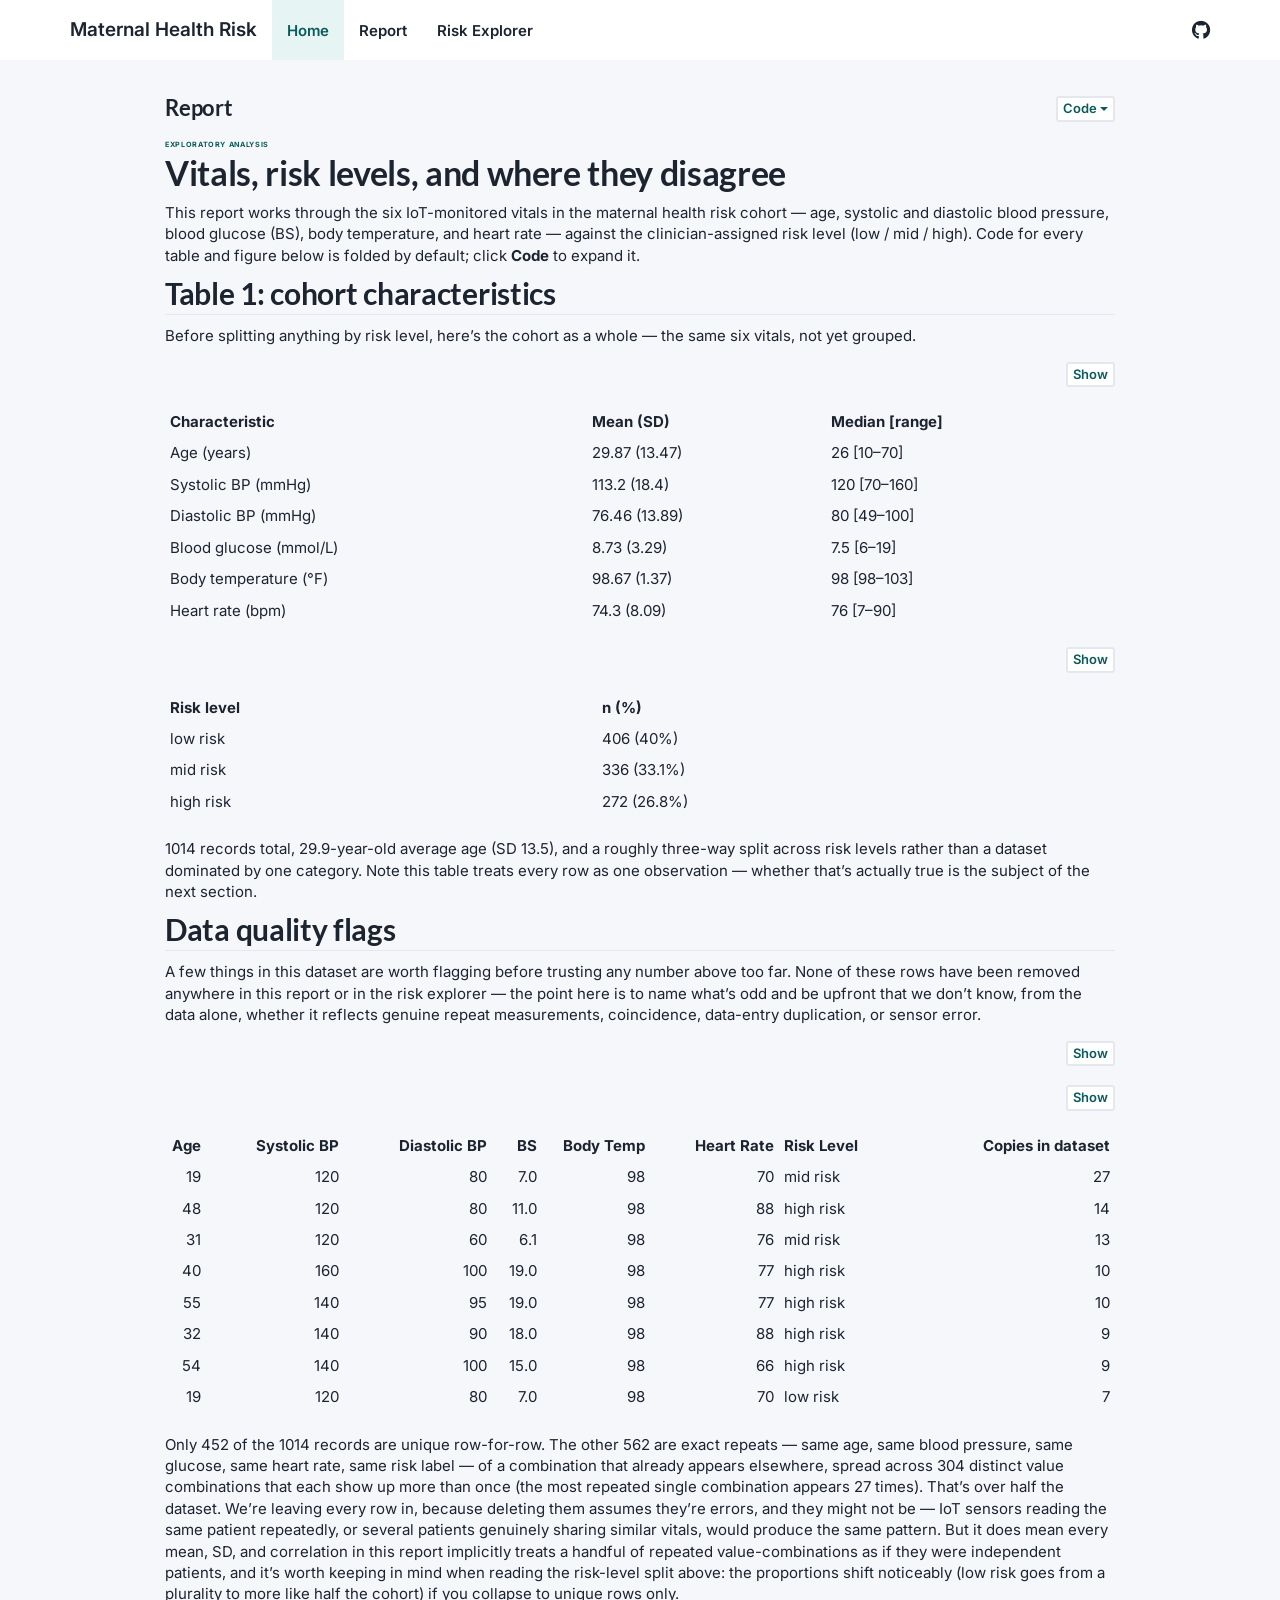
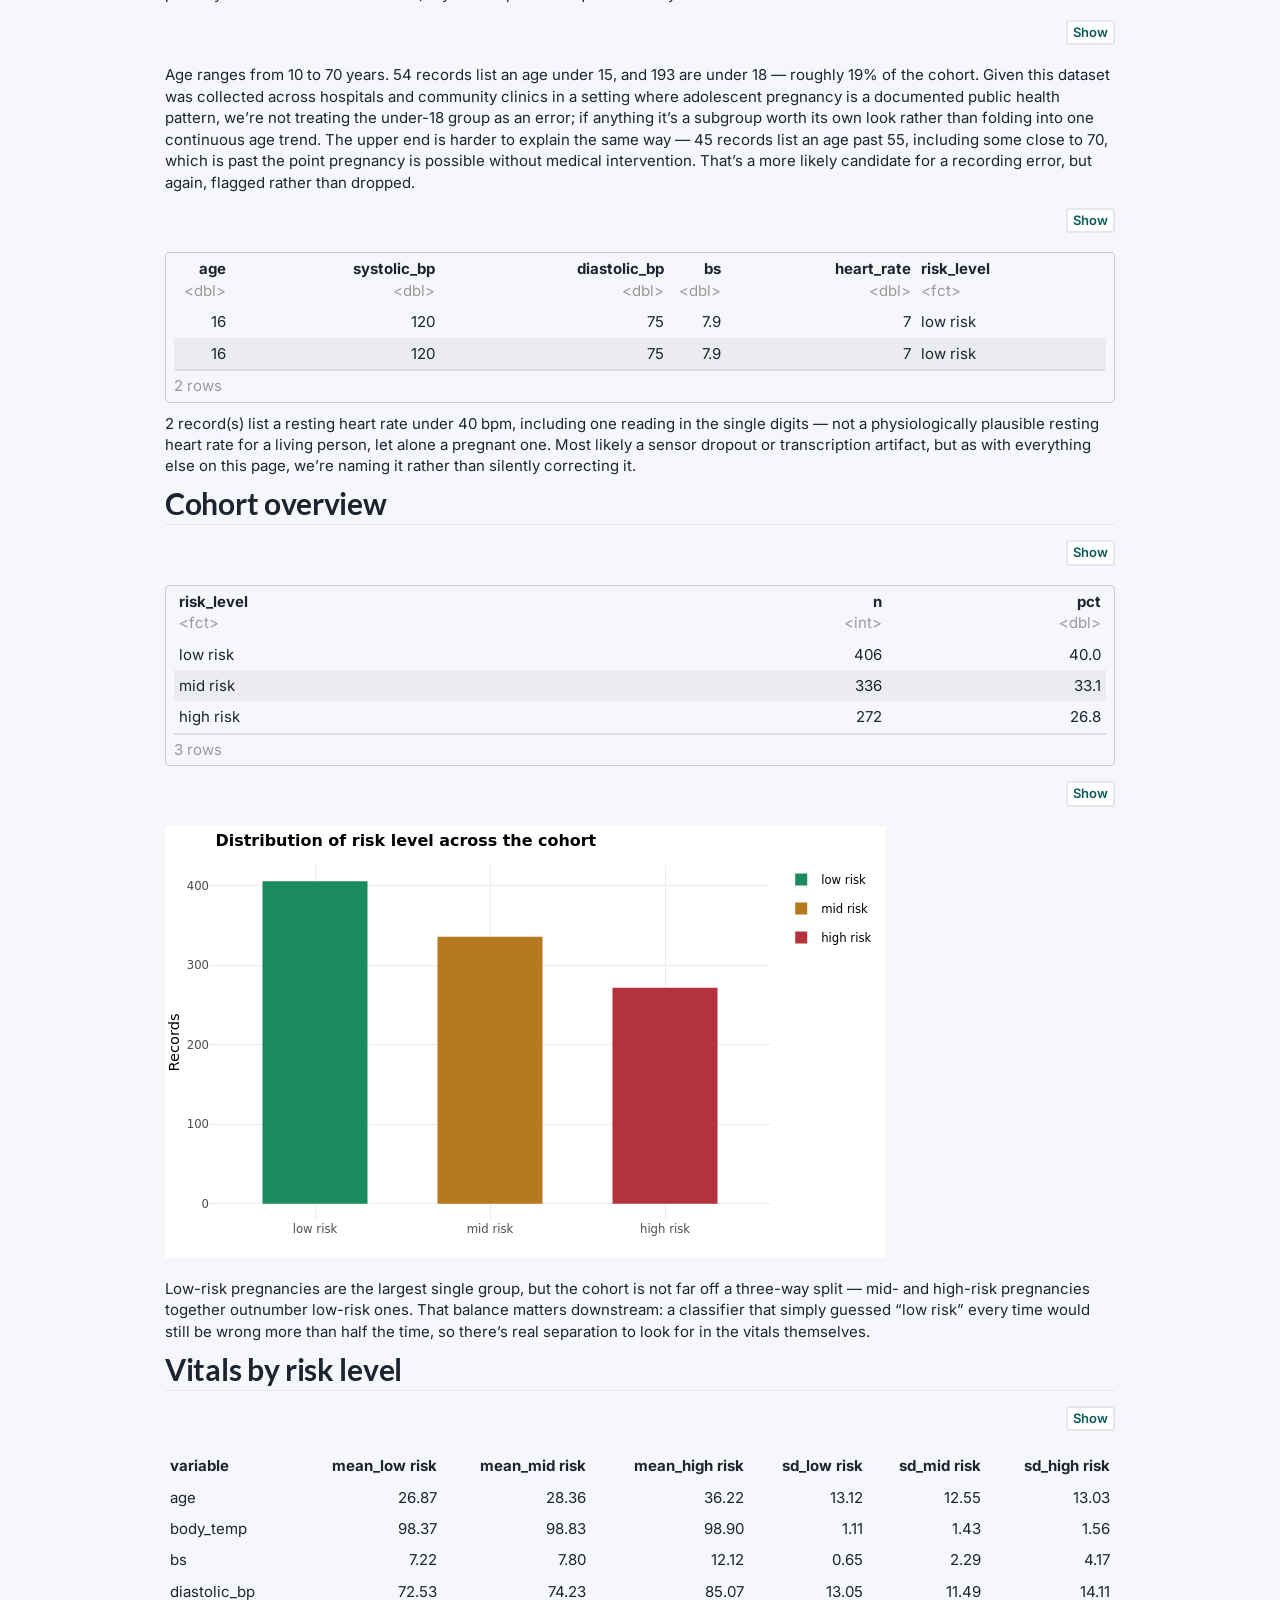
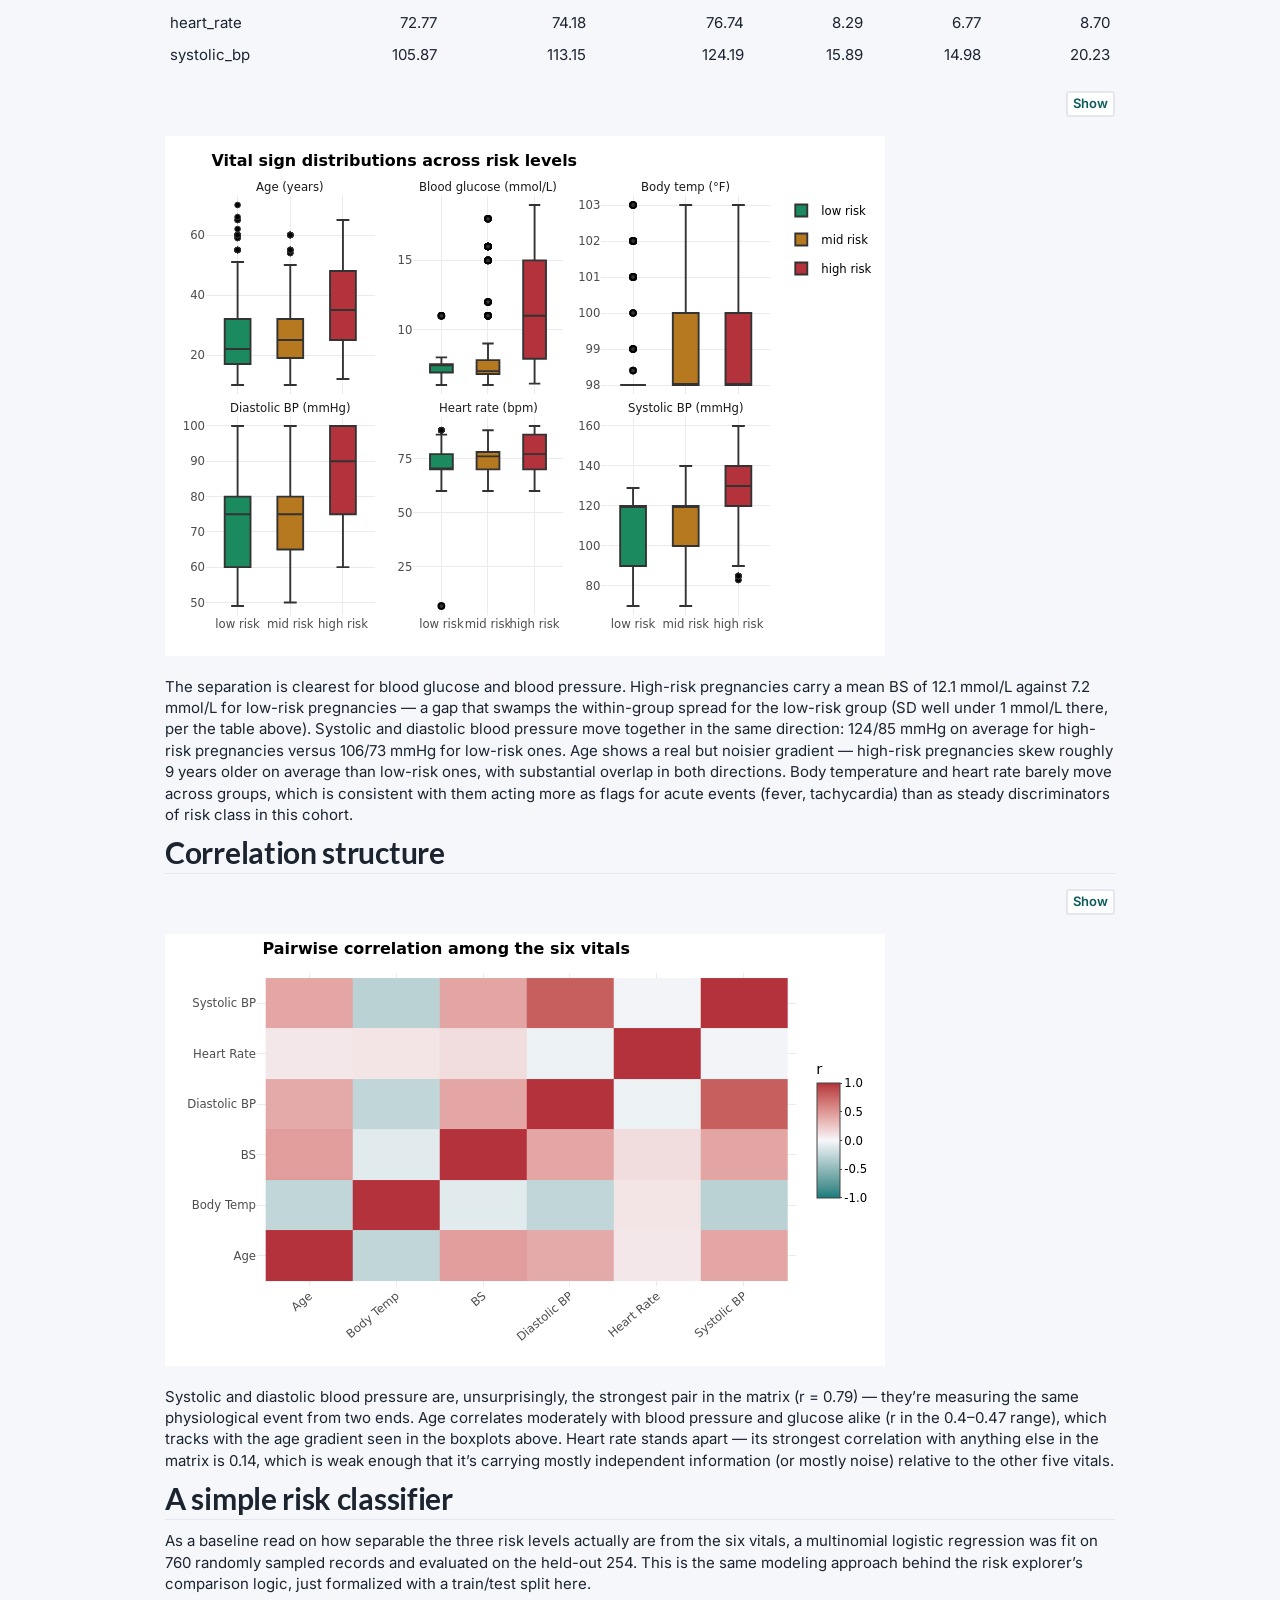
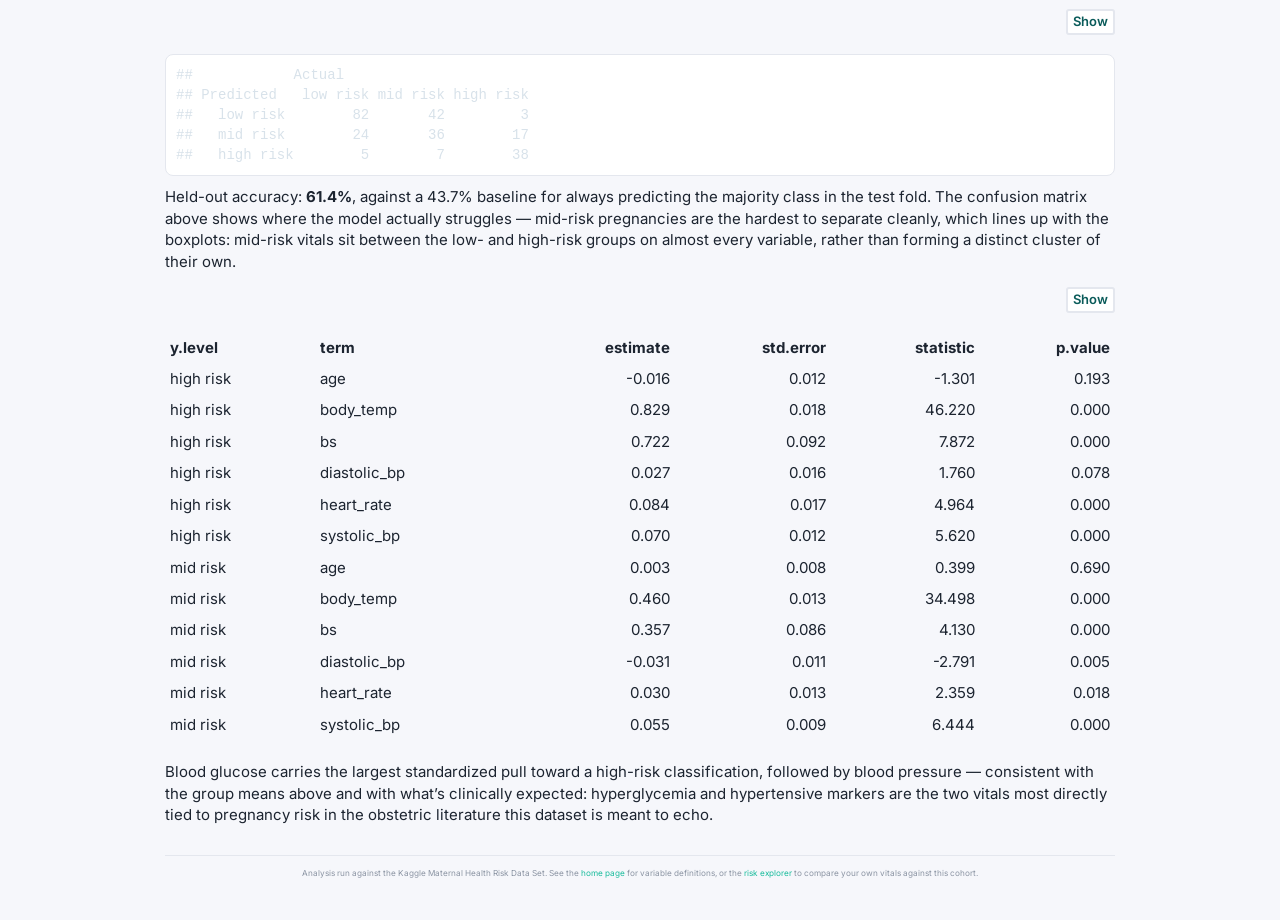
==== commit 57166f55: "Refined the report" ====
--- a/index.html
+++ b/index.html
@@ -11,7 +11,7 @@
 
 
 
-<title>Maternal Health Risk</title>
+<title>Report</title>
 
 <script src="site_libs/header-attrs-2.30/header-attrs.js"></script>
 <script src="site_libs/jquery-3.6.0/jquery-3.6.0.min.js"></script>
@@ -33,6 +33,14 @@
 <script src="site_libs/navigation-1.1/codefolding.js"></script>
 <link href="site_libs/pagedtable-1.1/css/pagedtable.css" rel="stylesheet" />
 <script src="site_libs/pagedtable-1.1/js/pagedtable.js"></script>
+<link href="site_libs/htmltools-fill-0.5.9/fill.css" rel="stylesheet" />
+<script src="site_libs/htmlwidgets-1.6.4/htmlwidgets.js"></script>
+<script src="site_libs/plotly-binding-4.11.0/plotly.js"></script>
+<script src="site_libs/typedarray-0.1/typedarray.min.js"></script>
+<link href="site_libs/crosstalk-1.2.2/css/crosstalk.min.css" rel="stylesheet" />
+<script src="site_libs/crosstalk-1.2.2/js/crosstalk.min.js"></script>
+<link href="site_libs/plotly-htmlwidgets-css-2.11.1/plotly-htmlwidgets.css" rel="stylesheet" />
+<script src="site_libs/plotly-main-2.11.1/plotly-latest.min.js"></script>
 <link href="site_libs/font-awesome-6.5.2/css/all.min.css" rel="stylesheet" />
 <link href="site_libs/font-awesome-6.5.2/css/v4-shims.min.css" rel="stylesheet" />
 <link rel="preconnect" href="https://fonts.googleapis.com">
@@ -49,6 +57,117 @@
 
 
 
+<style type="text/css">
+  code {
+    white-space: pre;
+  }
+  .sourceCode {
+    overflow: visible;
+  }
+</style>
+<style type="text/css" data-origin="pandoc">
+html { -webkit-text-size-adjust: 100%; }
+pre > code.sourceCode { white-space: pre; position: relative; }
+pre > code.sourceCode > span { display: inline-block; line-height: 1.25; }
+pre > code.sourceCode > span:empty { height: 1.2em; }
+.sourceCode { overflow: visible; }
+code.sourceCode > span { color: inherit; text-decoration: inherit; }
+div.sourceCode { margin: 1em 0; }
+pre.sourceCode { margin: 0; }
+@media screen {
+div.sourceCode { overflow: auto; }
+}
+@media print {
+pre > code.sourceCode { white-space: pre-wrap; }
+pre > code.sourceCode > span { text-indent: -5em; padding-left: 5em; }
+}
+pre.numberSource code
+  { counter-reset: source-line 0; }
+pre.numberSource code > span
+  { position: relative; left: -4em; counter-increment: source-line; }
+pre.numberSource code > span > a:first-child::before
+  { content: counter(source-line);
+    position: relative; left: -1em; text-align: right; vertical-align: baseline;
+    border: none; display: inline-block;
+    -webkit-touch-callout: none; -webkit-user-select: none;
+    -khtml-user-select: none; -moz-user-select: none;
+    -ms-user-select: none; user-select: none;
+    padding: 0 4px; width: 4em;
+    color: #aaaaaa;
+  }
+pre.numberSource { margin-left: 3em; border-left: 1px solid #aaaaaa;  padding-left: 4px; }
+div.sourceCode
+  {  background-color: #f8f8f8; }
+@media screen {
+pre > code.sourceCode > span > a:first-child::before { text-decoration: underline; }
+}
+code span.al { color: #ef2929; } /* Alert */
+code span.an { color: #8f5902; font-weight: bold; font-style: italic; } /* Annotation */
+code span.at { color: #204a87; } /* Attribute */
+code span.bn { color: #0000cf; } /* BaseN */
+code span.cf { color: #204a87; font-weight: bold; } /* ControlFlow */
+code span.ch { color: #4e9a06; } /* Char */
+code span.cn { color: #8f5902; } /* Constant */
+code span.co { color: #8f5902; font-style: italic; } /* Comment */
+code span.cv { color: #8f5902; font-weight: bold; font-style: italic; } /* CommentVar */
+code span.do { color: #8f5902; font-weight: bold; font-style: italic; } /* Documentation */
+code span.dt { color: #204a87; } /* DataType */
+code span.dv { color: #0000cf; } /* DecVal */
+code span.er { color: #a40000; font-weight: bold; } /* Error */
+code span.ex { } /* Extension */
+code span.fl { color: #0000cf; } /* Float */
+code span.fu { color: #204a87; font-weight: bold; } /* Function */
+code span.im { } /* Import */
+code span.in { color: #8f5902; font-weight: bold; font-style: italic; } /* Information */
+code span.kw { color: #204a87; font-weight: bold; } /* Keyword */
+code span.op { color: #ce5c00; font-weight: bold; } /* Operator */
+code span.ot { color: #8f5902; } /* Other */
+code span.pp { color: #8f5902; font-style: italic; } /* Preprocessor */
+code span.sc { color: #ce5c00; font-weight: bold; } /* SpecialChar */
+code span.ss { color: #4e9a06; } /* SpecialString */
+code span.st { color: #4e9a06; } /* String */
+code span.va { color: #000000; } /* Variable */
+code span.vs { color: #4e9a06; } /* VerbatimString */
+code span.wa { color: #8f5902; font-weight: bold; font-style: italic; } /* Warning */
+
+.sourceCode .row {
+  width: 100%;
+}
+.sourceCode {
+  overflow-x: auto;
+}
+.code-folding-btn {
+  margin-right: -30px;
+}
+</style>
+<script>
+// apply pandoc div.sourceCode style to pre.sourceCode instead
+(function() {
+  var sheets = document.styleSheets;
+  for (var i = 0; i < sheets.length; i++) {
+    if (sheets[i].ownerNode.dataset["origin"] !== "pandoc") continue;
+    try { var rules = sheets[i].cssRules; } catch (e) { continue; }
+    var j = 0;
+    while (j < rules.length) {
+      var rule = rules[j];
+      // check if there is a div.sourceCode rule
+      if (rule.type !== rule.STYLE_RULE || rule.selectorText !== "div.sourceCode") {
+        j++;
+        continue;
+      }
+      var style = rule.style.cssText;
+      // check if color or background-color is set
+      if (rule.style.color === '' && rule.style.backgroundColor === '') {
+        j++;
+        continue;
+      }
+      // replace div.sourceCode by a pre.sourceCode rule
+      sheets[i].deleteRule(j);
+      sheets[i].insertRule('pre.sourceCode{' + style + '}', j);
+    }
+  }
+})();
+</script>
 
 
 
@@ -253,7 +372,7 @@
       </ul>
       <ul class="nav navbar-nav navbar-right">
         <li>
-  <a href="https://github.com/vidit-demog/MaternalHealth.github.io">
+  <a href="https://github.com/vidit-demog/MaternalHealthRisk.github.io">
     <span class="fa fa-github fa-lg"></span>
      
   </a>
@@ -275,158 +394,627 @@
 
 
 
-<h1 class="title toc-ignore">Maternal Health Risk</h1>
+<h1 class="title toc-ignore">Report</h1>
 
 </div>
 
 
 <div class="eyebrow">
-IoT-Monitored Clinical Data · Kaggle
-</div>
-<div id="reading-risk-before-it-becomes-an-emergency"
+Exploratory Analysis
+</div>
+<div id="vitals-risk-levels-and-where-they-disagree"
 class="section level1">
-<h1>Reading risk before it becomes an emergency</h1>
-<p class="lead">
-This site works through a dataset of 1014 pregnancies monitored across
-hospitals, community clinics, and maternal health cares using low-cost
-IoT risk sensors. Six signals — age, systolic and diastolic blood
-pressure, blood glucose, body temperature, and heart rate — are used to
-assign each pregnancy a clinician-labeled risk level: low, mid, or high.
-The goal here is the same one behind most early-warning systems in
-maternal health: figure out which combinations of ordinary vitals are
-already telling us something, well before an outcome forces the
-question.
-</p>
-<div class="card-row">
-<p><a href="report.html" class="btn-teal">Read the report →</a>
-<a href="explore.html" class="btn-teal" style="background:#fff;color:#0a5b5a !important;border:1px solid #cfe8e7;">Try
-the risk explorer</a></p>
-</div>
-<div class="stat-grid">
-<div class="stat-card">
-<div class="num">
-<p>1014</p>
-</div>
-<div class="label">
-pregnancies in the cohort
-</div>
-</div>
-<div class="stat-card">
-<div class="num">
-6
-</div>
-<div class="label">
-vitals recorded per record
-</div>
-</div>
-<div class="stat-card">
-<div class="num">
-3
-</div>
-<div class="label">
-risk levels — low, mid, high
-</div>
-</div>
-<div class="stat-card">
-<div class="num">
-26.8 %
-</div>
-<div class="label">
-of records labeled high risk
-</div>
-</div>
-</div>
-<div id="whats-in-the-data" class="section level2">
-<h2>What’s in the data</h2>
-<p>Each row is one pregnancy, described by six variables collected
-through IoT-based patient monitoring at the point of care, plus a risk
-level assigned from those readings.</p>
+<h1>Vitals, risk levels, and where they disagree</h1>
+<p>This report works through the six IoT-monitored vitals in the
+maternal health risk cohort — age, systolic and diastolic blood
+pressure, blood glucose (BS), body temperature, and heart rate — against
+the clinician-assigned risk level (low / mid / high). Code for every
+table and figure below is folded by default; click <strong>Code</strong>
+to expand it.</p>
+<div id="table-1-cohort-characteristics" class="section level2">
+<h2>Table 1: cohort characteristics</h2>
+<p>Before splitting anything by risk level, here’s the cohort as a whole
+— the same six vitals, not yet grouped.</p>
+<div class="sourceCode" id="cb1"><pre class="sourceCode r"><code class="sourceCode r"><span id="cb1-1"><a href="#cb1-1" tabindex="-1"></a>cont_vars <span class="ot">=</span> <span class="fu">c</span>(<span class="st">&quot;age&quot;</span>, <span class="st">&quot;systolic_bp&quot;</span>, <span class="st">&quot;diastolic_bp&quot;</span>, <span class="st">&quot;bs&quot;</span>, <span class="st">&quot;body_temp&quot;</span>, <span class="st">&quot;heart_rate&quot;</span>)</span>
+<span id="cb1-2"><a href="#cb1-2" tabindex="-1"></a>cont_labels <span class="ot">=</span> <span class="fu">c</span>(</span>
+<span id="cb1-3"><a href="#cb1-3" tabindex="-1"></a>  <span class="at">age =</span> <span class="st">&quot;Age (years)&quot;</span>,</span>
+<span id="cb1-4"><a href="#cb1-4" tabindex="-1"></a>  <span class="at">systolic_bp =</span> <span class="st">&quot;Systolic BP (mmHg)&quot;</span>,</span>
+<span id="cb1-5"><a href="#cb1-5" tabindex="-1"></a>  <span class="at">diastolic_bp =</span> <span class="st">&quot;Diastolic BP (mmHg)&quot;</span>,</span>
+<span id="cb1-6"><a href="#cb1-6" tabindex="-1"></a>  <span class="at">bs =</span> <span class="st">&quot;Blood glucose (mmol/L)&quot;</span>,</span>
+<span id="cb1-7"><a href="#cb1-7" tabindex="-1"></a>  <span class="at">body_temp =</span> <span class="st">&quot;Body temperature (°F)&quot;</span>,</span>
+<span id="cb1-8"><a href="#cb1-8" tabindex="-1"></a>  <span class="at">heart_rate =</span> <span class="st">&quot;Heart rate (bpm)&quot;</span></span>
+<span id="cb1-9"><a href="#cb1-9" tabindex="-1"></a>)</span>
+<span id="cb1-10"><a href="#cb1-10" tabindex="-1"></a></span>
+<span id="cb1-11"><a href="#cb1-11" tabindex="-1"></a>purrr<span class="sc">::</span><span class="fu">map_dfr</span>(cont_vars, <span class="cf">function</span>(v) {</span>
+<span id="cb1-12"><a href="#cb1-12" tabindex="-1"></a>  x <span class="ot">=</span> maternal_df[[v]]</span>
+<span id="cb1-13"><a href="#cb1-13" tabindex="-1"></a>  tibble<span class="sc">::</span><span class="fu">tibble</span>(</span>
+<span id="cb1-14"><a href="#cb1-14" tabindex="-1"></a>    <span class="at">Characteristic =</span> cont_labels[[v]],</span>
+<span id="cb1-15"><a href="#cb1-15" tabindex="-1"></a>    <span class="st">`</span><span class="at">Mean (SD)</span><span class="st">`</span> <span class="ot">=</span> <span class="fu">paste0</span>(<span class="fu">round</span>(<span class="fu">mean</span>(x), <span class="dv">2</span>), <span class="st">&quot; (&quot;</span>, <span class="fu">round</span>(<span class="fu">sd</span>(x), <span class="dv">2</span>), <span class="st">&quot;)&quot;</span>),</span>
+<span id="cb1-16"><a href="#cb1-16" tabindex="-1"></a>    <span class="st">`</span><span class="at">Median [range]</span><span class="st">`</span> <span class="ot">=</span> <span class="fu">paste0</span>(<span class="fu">round</span>(<span class="fu">median</span>(x), <span class="dv">2</span>), <span class="st">&quot; [&quot;</span>, <span class="fu">min</span>(x), <span class="st">&quot;–&quot;</span>, <span class="fu">max</span>(x), <span class="st">&quot;]&quot;</span>)</span>
+<span id="cb1-17"><a href="#cb1-17" tabindex="-1"></a>  )</span>
+<span id="cb1-18"><a href="#cb1-18" tabindex="-1"></a>}) <span class="sc">|&gt;</span></span>
+<span id="cb1-19"><a href="#cb1-19" tabindex="-1"></a>  knitr<span class="sc">::</span><span class="fu">kable</span>()</span></code></pre></div>
+<table>
+<thead>
+<tr class="header">
+<th align="left">Characteristic</th>
+<th align="left">Mean (SD)</th>
+<th align="left">Median [range]</th>
+</tr>
+</thead>
+<tbody>
+<tr class="odd">
+<td align="left">Age (years)</td>
+<td align="left">29.87 (13.47)</td>
+<td align="left">26 [10–70]</td>
+</tr>
+<tr class="even">
+<td align="left">Systolic BP (mmHg)</td>
+<td align="left">113.2 (18.4)</td>
+<td align="left">120 [70–160]</td>
+</tr>
+<tr class="odd">
+<td align="left">Diastolic BP (mmHg)</td>
+<td align="left">76.46 (13.89)</td>
+<td align="left">80 [49–100]</td>
+</tr>
+<tr class="even">
+<td align="left">Blood glucose (mmol/L)</td>
+<td align="left">8.73 (3.29)</td>
+<td align="left">7.5 [6–19]</td>
+</tr>
+<tr class="odd">
+<td align="left">Body temperature (°F)</td>
+<td align="left">98.67 (1.37)</td>
+<td align="left">98 [98–103]</td>
+</tr>
+<tr class="even">
+<td align="left">Heart rate (bpm)</td>
+<td align="left">74.3 (8.09)</td>
+<td align="left">76 [7–90]</td>
+</tr>
+</tbody>
+</table>
+<div class="sourceCode" id="cb2"><pre class="sourceCode r"><code class="sourceCode r"><span id="cb2-1"><a href="#cb2-1" tabindex="-1"></a>maternal_df <span class="sc">|&gt;</span></span>
+<span id="cb2-2"><a href="#cb2-2" tabindex="-1"></a>  <span class="fu">count</span>(risk_level) <span class="sc">|&gt;</span></span>
+<span id="cb2-3"><a href="#cb2-3" tabindex="-1"></a>  <span class="fu">mutate</span>(<span class="at">pct =</span> <span class="fu">round</span>(<span class="dv">100</span> <span class="sc">*</span> n <span class="sc">/</span> <span class="fu">sum</span>(n), <span class="dv">1</span>)) <span class="sc">|&gt;</span></span>
+<span id="cb2-4"><a href="#cb2-4" tabindex="-1"></a>  <span class="fu">transmute</span>(<span class="st">`</span><span class="at">Risk level</span><span class="st">`</span> <span class="ot">=</span> risk_level, <span class="st">`</span><span class="at">n (%)</span><span class="st">`</span> <span class="ot">=</span> <span class="fu">paste0</span>(n, <span class="st">&quot; (&quot;</span>, pct, <span class="st">&quot;%)&quot;</span>)) <span class="sc">|&gt;</span></span>
+<span id="cb2-5"><a href="#cb2-5" tabindex="-1"></a>  knitr<span class="sc">::</span><span class="fu">kable</span>()</span></code></pre></div>
+<table>
+<thead>
+<tr class="header">
+<th align="left">Risk level</th>
+<th align="left">n (%)</th>
+</tr>
+</thead>
+<tbody>
+<tr class="odd">
+<td align="left">low risk</td>
+<td align="left">406 (40%)</td>
+</tr>
+<tr class="even">
+<td align="left">mid risk</td>
+<td align="left">336 (33.1%)</td>
+</tr>
+<tr class="odd">
+<td align="left">high risk</td>
+<td align="left">272 (26.8%)</td>
+</tr>
+</tbody>
+</table>
+<p>1014 records total, 29.9-year-old average age (SD 13.5), and a
+roughly three-way split across risk levels rather than a dataset
+dominated by one category. Note this table treats every row as one
+observation — whether that’s actually true is the subject of the next
+section.</p>
+</div>
+<div id="data-quality-flags" class="section level2">
+<h2>Data quality flags</h2>
+<p>A few things in this dataset are worth flagging before trusting any
+number above too far. None of these rows have been removed anywhere in
+this report or in the risk explorer — the point here is to name what’s
+odd and be upfront that we don’t know, from the data alone, whether it
+reflects genuine repeat measurements, coincidence, data-entry
+duplication, or sensor error.</p>
+<div class="sourceCode" id="cb3"><pre class="sourceCode r"><code class="sourceCode r"><span id="cb3-1"><a href="#cb3-1" tabindex="-1"></a>dup_groups <span class="ot">=</span> maternal_df <span class="sc">|&gt;</span></span>
+<span id="cb3-2"><a href="#cb3-2" tabindex="-1"></a>  <span class="fu">count</span>(age, systolic_bp, diastolic_bp, bs, body_temp, heart_rate, risk_level, <span class="at">name =</span> <span class="st">&quot;n_copies&quot;</span>) <span class="sc">|&gt;</span></span>
+<span id="cb3-3"><a href="#cb3-3" tabindex="-1"></a>  <span class="fu">filter</span>(n_copies <span class="sc">&gt;</span> <span class="dv">1</span>) <span class="sc">|&gt;</span></span>
+<span id="cb3-4"><a href="#cb3-4" tabindex="-1"></a>  <span class="fu">arrange</span>(<span class="fu">desc</span>(n_copies))</span>
+<span id="cb3-5"><a href="#cb3-5" tabindex="-1"></a></span>
+<span id="cb3-6"><a href="#cb3-6" tabindex="-1"></a>n_unique       <span class="ot">=</span> <span class="fu">nrow</span>(<span class="fu">distinct</span>(maternal_df))</span>
+<span id="cb3-7"><a href="#cb3-7" tabindex="-1"></a>n_total        <span class="ot">=</span> <span class="fu">nrow</span>(maternal_df)</span>
+<span id="cb3-8"><a href="#cb3-8" tabindex="-1"></a>n_dup_groups   <span class="ot">=</span> <span class="fu">nrow</span>(dup_groups)</span>
+<span id="cb3-9"><a href="#cb3-9" tabindex="-1"></a>n_extra_copies <span class="ot">=</span> <span class="fu">sum</span>(dup_groups<span class="sc">$</span>n_copies <span class="sc">-</span> <span class="dv">1</span>)</span></code></pre></div>
+<div class="sourceCode" id="cb4"><pre class="sourceCode r"><code class="sourceCode r"><span id="cb4-1"><a href="#cb4-1" tabindex="-1"></a>dup_groups <span class="sc">|&gt;</span></span>
+<span id="cb4-2"><a href="#cb4-2" tabindex="-1"></a>  <span class="fu">slice_head</span>(<span class="at">n =</span> <span class="dv">8</span>) <span class="sc">|&gt;</span></span>
+<span id="cb4-3"><a href="#cb4-3" tabindex="-1"></a>  knitr<span class="sc">::</span><span class="fu">kable</span>(<span class="at">col.names =</span> <span class="fu">c</span>(<span class="st">&quot;Age&quot;</span>, <span class="st">&quot;Systolic BP&quot;</span>, <span class="st">&quot;Diastolic BP&quot;</span>, <span class="st">&quot;BS&quot;</span>, <span class="st">&quot;Body Temp&quot;</span>, <span class="st">&quot;Heart Rate&quot;</span>, <span class="st">&quot;Risk Level&quot;</span>, <span class="st">&quot;Copies in dataset&quot;</span>))</span></code></pre></div>
 <table>
 <colgroup>
-<col width="18%" />
-<col width="58%" />
-<col width="23%" />
+<col width="4%" />
+<col width="14%" />
+<col width="15%" />
+<col width="5%" />
+<col width="11%" />
+<col width="13%" />
+<col width="13%" />
+<col width="21%" />
 </colgroup>
 <thead>
 <tr class="header">
-<th align="left">Variable</th>
-<th align="left">Description</th>
-<th align="left">Units</th>
+<th align="right">Age</th>
+<th align="right">Systolic BP</th>
+<th align="right">Diastolic BP</th>
+<th align="right">BS</th>
+<th align="right">Body Temp</th>
+<th align="right">Heart Rate</th>
+<th align="left">Risk Level</th>
+<th align="right">Copies in dataset</th>
 </tr>
 </thead>
 <tbody>
 <tr class="odd">
-<td align="left">age</td>
-<td align="left">Age of the woman at the time of pregnancy</td>
-<td align="left">years</td>
-</tr>
-<tr class="even">
-<td align="left">systolic_bp</td>
-<td align="left">Upper value of blood pressure</td>
-<td align="left">mmHg</td>
-</tr>
-<tr class="odd">
-<td align="left">diastolic_bp</td>
-<td align="left">Lower value of blood pressure</td>
-<td align="left">mmHg</td>
-</tr>
-<tr class="even">
-<td align="left">bs</td>
-<td align="left">Blood glucose level</td>
-<td align="left">mmol/L</td>
-</tr>
-<tr class="odd">
-<td align="left">body_temp</td>
-<td align="left">Body temperature</td>
-<td align="left">°F</td>
-</tr>
-<tr class="even">
-<td align="left">heart_rate</td>
-<td align="left">Resting heart rate</td>
-<td align="left">bpm</td>
-</tr>
-<tr class="odd">
-<td align="left">risk_level</td>
-<td align="left">Clinician-assigned risk during pregnancy</td>
-<td align="left">low / mid / high</td>
+<td align="right">19</td>
+<td align="right">120</td>
+<td align="right">80</td>
+<td align="right">7.0</td>
+<td align="right">98</td>
+<td align="right">70</td>
+<td align="left">mid risk</td>
+<td align="right">27</td>
+</tr>
+<tr class="even">
+<td align="right">48</td>
+<td align="right">120</td>
+<td align="right">80</td>
+<td align="right">11.0</td>
+<td align="right">98</td>
+<td align="right">88</td>
+<td align="left">high risk</td>
+<td align="right">14</td>
+</tr>
+<tr class="odd">
+<td align="right">31</td>
+<td align="right">120</td>
+<td align="right">60</td>
+<td align="right">6.1</td>
+<td align="right">98</td>
+<td align="right">76</td>
+<td align="left">mid risk</td>
+<td align="right">13</td>
+</tr>
+<tr class="even">
+<td align="right">40</td>
+<td align="right">160</td>
+<td align="right">100</td>
+<td align="right">19.0</td>
+<td align="right">98</td>
+<td align="right">77</td>
+<td align="left">high risk</td>
+<td align="right">10</td>
+</tr>
+<tr class="odd">
+<td align="right">55</td>
+<td align="right">140</td>
+<td align="right">95</td>
+<td align="right">19.0</td>
+<td align="right">98</td>
+<td align="right">77</td>
+<td align="left">high risk</td>
+<td align="right">10</td>
+</tr>
+<tr class="even">
+<td align="right">32</td>
+<td align="right">140</td>
+<td align="right">90</td>
+<td align="right">18.0</td>
+<td align="right">98</td>
+<td align="right">88</td>
+<td align="left">high risk</td>
+<td align="right">9</td>
+</tr>
+<tr class="odd">
+<td align="right">54</td>
+<td align="right">140</td>
+<td align="right">100</td>
+<td align="right">15.0</td>
+<td align="right">98</td>
+<td align="right">66</td>
+<td align="left">high risk</td>
+<td align="right">9</td>
+</tr>
+<tr class="even">
+<td align="right">19</td>
+<td align="right">120</td>
+<td align="right">80</td>
+<td align="right">7.0</td>
+<td align="right">98</td>
+<td align="right">70</td>
+<td align="left">low risk</td>
+<td align="right">7</td>
 </tr>
 </tbody>
 </table>
-<p>Source: <a
-href="https://www.kaggle.com/datasets/csafrit2/maternal-health-risk-data">Maternal
-Health Risk Data Set, Kaggle</a>. Collected from hospitals, community
-clinics, and maternal health cares via IoT-based risk monitoring.</p>
-</div>
-<div id="where-to-go-from-here" class="section level2">
-<h2>Where to go from here</h2>
-<div class="card-row">
-<div class="info-card">
-<h3>
-Report
-</h3>
-<p>
-Distributions, group comparisons across risk levels, and correlation
-structure among the six vitals — with the analysis code available inline
-(click <em>Code</em>) if you want to see exactly how a figure or number
-was produced.
-</p>
-<p><a href="report.html">Open the report →</a></p>
-</div>
-<div class="info-card">
-<h3>
-Risk Explorer
-</h3>
-<p>
-Enter your own vitals — or someone else’s — and see where they land
-relative to this cohort, plus a nearest-neighbor read on which risk band
-they resemble most.
-</p>
-<p><a href="explore.html">Open the explorer →</a></p>
-</div>
-</div>
+<p>Only 452 of the 1014 records are unique row-for-row. The other 562
+are exact repeats — same age, same blood pressure, same glucose, same
+heart rate, same risk label — of a combination that already appears
+elsewhere, spread across 304 distinct value combinations that each show
+up more than once (the most repeated single combination appears 27
+times). That’s over half the dataset. We’re leaving every row in,
+because deleting them assumes they’re errors, and they might not be —
+IoT sensors reading the same patient repeatedly, or several patients
+genuinely sharing similar vitals, would produce the same pattern. But it
+does mean every mean, SD, and correlation in this report implicitly
+treats a handful of repeated value-combinations as if they were
+independent patients, and it’s worth keeping in mind when reading the
+risk-level split above: the proportions shift noticeably (low risk goes
+from a plurality to more like half the cohort) if you collapse to unique
+rows only.</p>
+<div class="sourceCode" id="cb5"><pre class="sourceCode r"><code class="sourceCode r"><span id="cb5-1"><a href="#cb5-1" tabindex="-1"></a>n_age_under15 <span class="ot">=</span> <span class="fu">sum</span>(maternal_df<span class="sc">$</span>age <span class="sc">&lt;</span> <span class="dv">15</span>)</span>
+<span id="cb5-2"><a href="#cb5-2" tabindex="-1"></a>n_age_under18 <span class="ot">=</span> <span class="fu">sum</span>(maternal_df<span class="sc">$</span>age <span class="sc">&lt;</span> <span class="dv">18</span>)</span>
+<span id="cb5-3"><a href="#cb5-3" tabindex="-1"></a>n_age_over55  <span class="ot">=</span> <span class="fu">sum</span>(maternal_df<span class="sc">$</span>age <span class="sc">&gt;</span> <span class="dv">55</span>)</span>
+<span id="cb5-4"><a href="#cb5-4" tabindex="-1"></a>n_hr_under40  <span class="ot">=</span> <span class="fu">sum</span>(maternal_df<span class="sc">$</span>heart_rate <span class="sc">&lt;</span> <span class="dv">40</span>)</span></code></pre></div>
+<p>Age ranges from 10 to 70 years. 54 records list an age under 15, and
+193 are under 18 — roughly 19% of the cohort. Given this dataset was
+collected across hospitals and community clinics in a setting where
+adolescent pregnancy is a documented public health pattern, we’re not
+treating the under-18 group as an error; if anything it’s a subgroup
+worth its own look rather than folding into one continuous age trend.
+The upper end is harder to explain the same way — 45 records list an age
+past 55, including some close to 70, which is past the point pregnancy
+is possible without medical intervention. That’s a more likely candidate
+for a recording error, but again, flagged rather than dropped.</p>
+<div class="sourceCode" id="cb6"><pre class="sourceCode r"><code class="sourceCode r"><span id="cb6-1"><a href="#cb6-1" tabindex="-1"></a>maternal_df <span class="sc">|&gt;</span></span>
+<span id="cb6-2"><a href="#cb6-2" tabindex="-1"></a>  <span class="fu">filter</span>(heart_rate <span class="sc">&lt;</span> <span class="dv">40</span>) <span class="sc">|&gt;</span></span>
+<span id="cb6-3"><a href="#cb6-3" tabindex="-1"></a>  <span class="fu">select</span>(age, systolic_bp, diastolic_bp, bs, heart_rate, risk_level)</span></code></pre></div>
+<div data-pagedtable="false">
+<script data-pagedtable-source type="application/json">
+{"columns":[{"label":["age"],"name":[1],"type":["dbl"],"align":["right"]},{"label":["systolic_bp"],"name":[2],"type":["dbl"],"align":["right"]},{"label":["diastolic_bp"],"name":[3],"type":["dbl"],"align":["right"]},{"label":["bs"],"name":[4],"type":["dbl"],"align":["right"]},{"label":["heart_rate"],"name":[5],"type":["dbl"],"align":["right"]},{"label":["risk_level"],"name":[6],"type":["fct"],"align":["left"]}],"data":[{"1":"16","2":"120","3":"75","4":"7.9","5":"7","6":"low risk"},{"1":"16","2":"120","3":"75","4":"7.9","5":"7","6":"low risk"}],"options":{"columns":{"min":{},"max":[10]},"rows":{"min":[10],"max":[10]},"pages":{}}}
+  </script>
+</div>
+<p>2 record(s) list a resting heart rate under 40 bpm, including one
+reading in the single digits — not a physiologically plausible resting
+heart rate for a living person, let alone a pregnant one. Most likely a
+sensor dropout or transcription artifact, but as with everything else on
+this page, we’re naming it rather than silently correcting it.</p>
+</div>
+<div id="cohort-overview" class="section level2">
+<h2>Cohort overview</h2>
+<div class="sourceCode" id="cb7"><pre class="sourceCode r"><code class="sourceCode r"><span id="cb7-1"><a href="#cb7-1" tabindex="-1"></a>maternal_df <span class="sc">|&gt;</span></span>
+<span id="cb7-2"><a href="#cb7-2" tabindex="-1"></a>  <span class="fu">group_by</span>(risk_level) <span class="sc">|&gt;</span></span>
+<span id="cb7-3"><a href="#cb7-3" tabindex="-1"></a>  <span class="fu">summarise</span>(<span class="at">n =</span> <span class="fu">n</span>(), <span class="at">.groups =</span> <span class="st">&quot;drop&quot;</span>) <span class="sc">|&gt;</span></span>
+<span id="cb7-4"><a href="#cb7-4" tabindex="-1"></a>  <span class="fu">mutate</span>(<span class="at">pct =</span> <span class="fu">round</span>(<span class="dv">100</span> <span class="sc">*</span> n <span class="sc">/</span> <span class="fu">sum</span>(n), <span class="dv">1</span>))</span></code></pre></div>
+<div data-pagedtable="false">
+<script data-pagedtable-source type="application/json">
+{"columns":[{"label":["risk_level"],"name":[1],"type":["fct"],"align":["left"]},{"label":["n"],"name":[2],"type":["int"],"align":["right"]},{"label":["pct"],"name":[3],"type":["dbl"],"align":["right"]}],"data":[{"1":"low risk","2":"406","3":"40.0"},{"1":"mid risk","2":"336","3":"33.1"},{"1":"high risk","2":"272","3":"26.8"}],"options":{"columns":{"min":{},"max":[10]},"rows":{"min":[10],"max":[10]},"pages":{}}}
+  </script>
+</div>
+<div class="sourceCode" id="cb8"><pre class="sourceCode r"><code class="sourceCode r"><span id="cb8-1"><a href="#cb8-1" tabindex="-1"></a>p1 <span class="ot">=</span> maternal_df <span class="sc">|&gt;</span></span>
+<span id="cb8-2"><a href="#cb8-2" tabindex="-1"></a>  <span class="fu">count</span>(risk_level) <span class="sc">|&gt;</span></span>
+<span id="cb8-3"><a href="#cb8-3" tabindex="-1"></a>  <span class="fu">ggplot</span>(<span class="fu">aes</span>(<span class="at">x =</span> risk_level, <span class="at">y =</span> n, <span class="at">fill =</span> risk_level, <span class="at">text =</span> <span class="fu">paste0</span>(n, <span class="st">&quot; records&quot;</span>))) <span class="sc">+</span></span>
+<span id="cb8-4"><a href="#cb8-4" tabindex="-1"></a>  <span class="fu">geom_col</span>(<span class="at">width =</span> <span class="fl">0.6</span>) <span class="sc">+</span></span>
+<span id="cb8-5"><a href="#cb8-5" tabindex="-1"></a>  <span class="fu">scale_fill_manual</span>(<span class="at">values =</span> risk_colors, <span class="at">guide =</span> <span class="st">&quot;none&quot;</span>) <span class="sc">+</span></span>
+<span id="cb8-6"><a href="#cb8-6" tabindex="-1"></a>  <span class="fu">labs</span>(<span class="at">x =</span> <span class="cn">NULL</span>, <span class="at">y =</span> <span class="st">&quot;Records&quot;</span>, <span class="at">title =</span> <span class="st">&quot;Distribution of risk level across the cohort&quot;</span>)</span>
+<span id="cb8-7"><a href="#cb8-7" tabindex="-1"></a></span>
+<span id="cb8-8"><a href="#cb8-8" tabindex="-1"></a><span class="fu">ggplotly</span>(p1, <span class="at">tooltip =</span> <span class="st">&quot;text&quot;</span>)</span></code></pre></div>
+<div class="plotly html-widget html-fill-item" id="htmlwidget-94e040e1d79479d30330" style="width:720px;height:432px;"></div>
+<script type="application/json" data-for="htmlwidget-94e040e1d79479d30330">{"x":{"data":[{"orientation":"v","width":0.60000000000000009,"base":0,"x":[1],"y":[406],"text":"406 records","type":"bar","textposition":"none","marker":{"autocolorscale":false,"color":"rgba(28,138,95,1)","line":{"width":1.8897637795275593,"color":"transparent"}},"name":"low risk","legendgroup":"low risk","showlegend":true,"xaxis":"x","yaxis":"y","hoverinfo":"text","frame":null},{"orientation":"v","width":0.59999999999999987,"base":0,"x":[2],"y":[336],"text":"336 records","type":"bar","textposition":"none","marker":{"autocolorscale":false,"color":"rgba(183,121,31,1)","line":{"width":1.8897637795275593,"color":"transparent"}},"name":"mid risk","legendgroup":"mid risk","showlegend":true,"xaxis":"x","yaxis":"y","hoverinfo":"text","frame":null},{"orientation":"v","width":0.59999999999999964,"base":0,"x":[3],"y":[272],"text":"272 records","type":"bar","textposition":"none","marker":{"autocolorscale":false,"color":"rgba(179,50,59,1)","line":{"width":1.8897637795275593,"color":"transparent"}},"name":"high risk","legendgroup":"high risk","showlegend":true,"xaxis":"x","yaxis":"y","hoverinfo":"text","frame":null}],"layout":{"margin":{"t":39.246160232461605,"r":7.3059360730593621,"b":22.648401826484022,"l":43.105022831050235},"paper_bgcolor":"rgba(255,255,255,1)","font":{"color":"rgba(0,0,0,1)","family":"sans","size":14.611872146118724},"title":{"text":"<b> Distribution of risk level across the cohort <\/b>","font":{"color":"rgba(0,0,0,1)","family":"sans","size":15.940224159402241},"x":0,"xref":"paper"},"xaxis":{"domain":[0,1],"automargin":true,"type":"linear","autorange":false,"range":[0.40000000000000002,3.6000000000000001],"tickmode":"array","ticktext":["low risk","mid risk","high risk"],"tickvals":[1,2,3],"categoryorder":"array","categoryarray":["low risk","mid risk","high risk"],"nticks":null,"ticks":"","tickcolor":null,"ticklen":3.6529680365296811,"tickwidth":0,"showticklabels":true,"tickfont":{"color":"rgba(77,77,77,1)","family":"sans","size":11.68949771689498},"tickangle":-0,"showline":false,"linecolor":null,"linewidth":0,"showgrid":true,"gridcolor":"rgba(235,235,235,1)","gridwidth":0,"zeroline":false,"anchor":"y","title":{"text":"","font":{"color":"rgba(0,0,0,1)","family":"sans","size":14.611872146118724}},"hoverformat":".2f"},"yaxis":{"domain":[0,1],"automargin":true,"type":"linear","autorange":false,"range":[-20.300000000000001,426.30000000000001],"tickmode":"array","ticktext":["0","100","200","300","400"],"tickvals":[0,100,200,300,400],"categoryorder":"array","categoryarray":["0","100","200","300","400"],"nticks":null,"ticks":"","tickcolor":null,"ticklen":3.6529680365296811,"tickwidth":0,"showticklabels":true,"tickfont":{"color":"rgba(77,77,77,1)","family":"sans","size":11.68949771689498},"tickangle":-0,"showline":false,"linecolor":null,"linewidth":0,"showgrid":true,"gridcolor":"rgba(235,235,235,1)","gridwidth":0,"zeroline":false,"anchor":"x","title":{"text":"Records","font":{"color":"rgba(0,0,0,1)","family":"sans","size":14.611872146118724}},"hoverformat":".2f"},"shapes":[{"type":"rect","fillcolor":null,"line":{"color":null,"width":0,"linetype":[]},"yref":"paper","xref":"paper","layer":"below","x0":0,"x1":1,"y0":0,"y1":1}],"showlegend":true,"legend":{"bgcolor":null,"bordercolor":null,"borderwidth":0,"font":{"color":"rgba(0,0,0,1)","family":"sans","size":11.68949771689498},"title":{"text":"","font":{"color":"rgba(0,0,0,1)","family":"sans","size":14.611872146118724}}},"hovermode":"closest","barmode":"relative"},"config":{"doubleClick":"reset","modeBarButtonsToAdd":["hoverclosest","hovercompare"],"showSendToCloud":false},"source":"A","attrs":{"b3ab60f797b2":{"x":{},"y":{},"fill":{},"text":{},"type":"bar"}},"cur_data":"b3ab60f797b2","visdat":{"b3ab60f797b2":["function (y) ","x"]},"highlight":{"on":"plotly_click","persistent":false,"dynamic":false,"selectize":false,"opacityDim":0.20000000000000001,"selected":{"opacity":1},"debounce":0},"shinyEvents":["plotly_hover","plotly_click","plotly_selected","plotly_relayout","plotly_brushed","plotly_brushing","plotly_clickannotation","plotly_doubleclick","plotly_deselect","plotly_afterplot","plotly_sunburstclick"],"base_url":"https://plot.ly"},"evals":[],"jsHooks":[]}</script>
+<p>Low-risk pregnancies are the largest single group, but the cohort is
+not far off a three-way split — mid- and high-risk pregnancies together
+outnumber low-risk ones. That balance matters downstream: a classifier
+that simply guessed “low risk” every time would still be wrong more than
+half the time, so there’s real separation to look for in the vitals
+themselves.</p>
+</div>
+<div id="vitals-by-risk-level" class="section level2">
+<h2>Vitals by risk level</h2>
+<div class="sourceCode" id="cb9"><pre class="sourceCode r"><code class="sourceCode r"><span id="cb9-1"><a href="#cb9-1" tabindex="-1"></a>maternal_df <span class="sc">|&gt;</span></span>
+<span id="cb9-2"><a href="#cb9-2" tabindex="-1"></a>  <span class="fu">pivot_longer</span>(<span class="fu">c</span>(age, systolic_bp, diastolic_bp, bs, body_temp, heart_rate),</span>
+<span id="cb9-3"><a href="#cb9-3" tabindex="-1"></a>               <span class="at">names_to =</span> <span class="st">&quot;variable&quot;</span>, <span class="at">values_to =</span> <span class="st">&quot;value&quot;</span>) <span class="sc">|&gt;</span></span>
+<span id="cb9-4"><a href="#cb9-4" tabindex="-1"></a>  <span class="fu">group_by</span>(variable, risk_level) <span class="sc">|&gt;</span></span>
+<span id="cb9-5"><a href="#cb9-5" tabindex="-1"></a>  <span class="fu">summarise</span>(<span class="at">mean =</span> <span class="fu">round</span>(<span class="fu">mean</span>(value), <span class="dv">2</span>), <span class="at">sd =</span> <span class="fu">round</span>(<span class="fu">sd</span>(value), <span class="dv">2</span>), <span class="at">.groups =</span> <span class="st">&quot;drop&quot;</span>) <span class="sc">|&gt;</span></span>
+<span id="cb9-6"><a href="#cb9-6" tabindex="-1"></a>  <span class="fu">pivot_wider</span>(<span class="at">names_from =</span> risk_level, <span class="at">values_from =</span> <span class="fu">c</span>(mean, sd)) <span class="sc">|&gt;</span></span>
+<span id="cb9-7"><a href="#cb9-7" tabindex="-1"></a>  knitr<span class="sc">::</span><span class="fu">kable</span>()</span></code></pre></div>
+<table style="width:100%;">
+<colgroup>
+<col width="13%" />
+<col width="15%" />
+<col width="15%" />
+<col width="16%" />
+<col width="12%" />
+<col width="12%" />
+<col width="13%" />
+</colgroup>
+<thead>
+<tr class="header">
+<th align="left">variable</th>
+<th align="right">mean_low risk</th>
+<th align="right">mean_mid risk</th>
+<th align="right">mean_high risk</th>
+<th align="right">sd_low risk</th>
+<th align="right">sd_mid risk</th>
+<th align="right">sd_high risk</th>
+</tr>
+</thead>
+<tbody>
+<tr class="odd">
+<td align="left">age</td>
+<td align="right">26.87</td>
+<td align="right">28.36</td>
+<td align="right">36.22</td>
+<td align="right">13.12</td>
+<td align="right">12.55</td>
+<td align="right">13.03</td>
+</tr>
+<tr class="even">
+<td align="left">body_temp</td>
+<td align="right">98.37</td>
+<td align="right">98.83</td>
+<td align="right">98.90</td>
+<td align="right">1.11</td>
+<td align="right">1.43</td>
+<td align="right">1.56</td>
+</tr>
+<tr class="odd">
+<td align="left">bs</td>
+<td align="right">7.22</td>
+<td align="right">7.80</td>
+<td align="right">12.12</td>
+<td align="right">0.65</td>
+<td align="right">2.29</td>
+<td align="right">4.17</td>
+</tr>
+<tr class="even">
+<td align="left">diastolic_bp</td>
+<td align="right">72.53</td>
+<td align="right">74.23</td>
+<td align="right">85.07</td>
+<td align="right">13.05</td>
+<td align="right">11.49</td>
+<td align="right">14.11</td>
+</tr>
+<tr class="odd">
+<td align="left">heart_rate</td>
+<td align="right">72.77</td>
+<td align="right">74.18</td>
+<td align="right">76.74</td>
+<td align="right">8.29</td>
+<td align="right">6.77</td>
+<td align="right">8.70</td>
+</tr>
+<tr class="even">
+<td align="left">systolic_bp</td>
+<td align="right">105.87</td>
+<td align="right">113.15</td>
+<td align="right">124.19</td>
+<td align="right">15.89</td>
+<td align="right">14.98</td>
+<td align="right">20.23</td>
+</tr>
+</tbody>
+</table>
+<div class="sourceCode" id="cb10"><pre class="sourceCode r"><code class="sourceCode r"><span id="cb10-1"><a href="#cb10-1" tabindex="-1"></a>p2 <span class="ot">=</span> maternal_df <span class="sc">|&gt;</span></span>
+<span id="cb10-2"><a href="#cb10-2" tabindex="-1"></a>  <span class="fu">pivot_longer</span>(<span class="fu">c</span>(age, systolic_bp, diastolic_bp, bs, body_temp, heart_rate),</span>
+<span id="cb10-3"><a href="#cb10-3" tabindex="-1"></a>               <span class="at">names_to =</span> <span class="st">&quot;variable&quot;</span>, <span class="at">values_to =</span> <span class="st">&quot;value&quot;</span>) <span class="sc">|&gt;</span></span>
+<span id="cb10-4"><a href="#cb10-4" tabindex="-1"></a>  <span class="fu">mutate</span>(<span class="at">variable =</span> <span class="fu">recode</span>(variable,</span>
+<span id="cb10-5"><a href="#cb10-5" tabindex="-1"></a>    <span class="at">age =</span> <span class="st">&quot;Age (years)&quot;</span>, <span class="at">systolic_bp =</span> <span class="st">&quot;Systolic BP (mmHg)&quot;</span>,</span>
+<span id="cb10-6"><a href="#cb10-6" tabindex="-1"></a>    <span class="at">diastolic_bp =</span> <span class="st">&quot;Diastolic BP (mmHg)&quot;</span>, <span class="at">bs =</span> <span class="st">&quot;Blood glucose (mmol/L)&quot;</span>,</span>
+<span id="cb10-7"><a href="#cb10-7" tabindex="-1"></a>    <span class="at">body_temp =</span> <span class="st">&quot;Body temp (°F)&quot;</span>, <span class="at">heart_rate =</span> <span class="st">&quot;Heart rate (bpm)&quot;</span>)) <span class="sc">|&gt;</span></span>
+<span id="cb10-8"><a href="#cb10-8" tabindex="-1"></a>  <span class="fu">ggplot</span>(<span class="fu">aes</span>(<span class="at">x =</span> risk_level, <span class="at">y =</span> value, <span class="at">fill =</span> risk_level)) <span class="sc">+</span></span>
+<span id="cb10-9"><a href="#cb10-9" tabindex="-1"></a>  <span class="fu">geom_boxplot</span>(<span class="at">outlier.size =</span> <span class="fl">0.6</span>, <span class="at">width =</span> <span class="fl">0.6</span>) <span class="sc">+</span></span>
+<span id="cb10-10"><a href="#cb10-10" tabindex="-1"></a>  <span class="fu">facet_wrap</span>(<span class="sc">~</span>variable, <span class="at">scales =</span> <span class="st">&quot;free_y&quot;</span>, <span class="at">ncol =</span> <span class="dv">3</span>) <span class="sc">+</span></span>
+<span id="cb10-11"><a href="#cb10-11" tabindex="-1"></a>  <span class="fu">scale_fill_manual</span>(<span class="at">values =</span> risk_colors, <span class="at">guide =</span> <span class="st">&quot;none&quot;</span>) <span class="sc">+</span></span>
+<span id="cb10-12"><a href="#cb10-12" tabindex="-1"></a>  <span class="fu">labs</span>(<span class="at">x =</span> <span class="cn">NULL</span>, <span class="at">y =</span> <span class="cn">NULL</span>, <span class="at">title =</span> <span class="st">&quot;Vital sign distributions across risk levels&quot;</span>)</span>
+<span id="cb10-13"><a href="#cb10-13" tabindex="-1"></a></span>
+<span id="cb10-14"><a href="#cb10-14" tabindex="-1"></a><span class="fu">ggplotly</span>(p2, <span class="at">height =</span> <span class="dv">520</span>) <span class="sc">|&gt;</span> <span class="fu">layout</span>(<span class="at">margin =</span> <span class="fu">list</span>(<span class="at">t =</span> <span class="dv">60</span>))</span></code></pre></div>
+<div id="htmlwidget-535dfb61d30d360a58d8" style="width:720px;height:520px;" class="plotly html-widget"></div>
+<script type="application/json" data-for="htmlwidget-535dfb61d30d360a58d8">{"x":{"data":[{"x":[1,1,1,1,1,1,1,1,1,1,1,1,1,1,1,1,1,1,1,1,1,1,1,1,1,1,1,1,1,1,1,1,1,1,1,1,1,1,1,1,1,1,1,1,1,1,1,1,1,1,1,1,1,1,1,1,1,1,1,1,1,1,1,1,1,1,1,1,1,1,1,1,1,1,1,1,1,1,1,1,1,1,1,1,1,1,1,1,1,1,1,1,1,1,1,1,1,1,1,1,1,1,1,1,1,1,1,1,1,1,1,1,1,1,1,1,1,1,1,1,1,1,1,1,1,1,1,1,1,1,1,1,1,1,1,1,1,1,1,1,1,1,1,1,1,1,1,1,1,1,1,1,1,1,1,1,1,1,1,1,1,1,1,1,1,1,1,1,1,1,1,1,1,1,1,1,1,1,1,1,1,1,1,1,1,1,1,1,1,1,1,1,1,1,1,1,1,1,1,1,1,1,1,1,1,1,1,1,1,1,1,1,1,1,1,1,1,1,1,1,1,1,1,1,1,1,1,1,1,1,1,1,1,1,1,1,1,1,1,1,1,1,1,1,1,1,1,1,1,1,1,1,1,1,1,1,1,1,1,1,1,1,1,1,1,1,1,1,1,1,1,1,1,1,1,1,1,1,1,1,1,1,1,1,1,1,1,1,1,1,1,1,1,1,1,1,1,1,1,1,1,1,1,1,1,1,1,1,1,1,1,1,1,1,1,1,1,1,1,1,1,1,1,1,1,1,1,1,1,1,1,1,1,1,1,1,1,1,1,1,1,1,1,1,1,1,1,1,1,1,1,1,1,1,1,1,1,1,1,1,1,1,1,1,1,1,1,1,1,1,1,1,1,1,1,1,1,1,1,1,1,1,1,1,1,1,1,1,1,1,1,1,1,1,1,1,1,1,1,1,1,1,1,1,1,1],"y":[42,32,66,31,18,30,49,12,16,23,45,20,17,22,35,22,16,24,18,22,22,27,15,17,22,15,15,35,21,28,15,60,30,19,15,23,22,15,19,12,23,60,25,19,60,20,21,42,15,35,19,32,60,60,25,10,23,13,22,15,15,50,22,15,51,15,19,28,15,23,12,21,41,21,19,12,12,23,23,21,32,21,21,22,32,28,23,15,23,12,22,60,42,22,30,65,15,19,20,48,15,60,12,22,15,15,23,17,49,55,18,12,23,22,25,35,12,23,22,15,45,15,45,25,21,12,28,19,35,42,17,15,19,16,20,42,25,20,20,21,21,35,65,17,21,15,32,15,27,25,23,60,70,25,32,17,22,23,19,35,23,59,42,31,23,55,21,23,23,42,15,17,18,32,22,42,19,32,55,25,15,21,55,19,42,32,19,19,15,15,34,22,17,32,22,49,15,13,27,19,15,35,32,21,19,21,23,15,20,18,48,23,23,17,22,31,19,19,25,29,32,15,21,19,15,23,28,18,16,15,22,16,49,21,42,17,45,23,27,15,35,18,23,15,15,28,60,15,45,55,27,17,55,23,30,55,16,15,25,25,19,45,42,12,21,15,35,21,22,23,15,35,22,23,12,19,32,15,42,21,50,49,23,22,23,23,15,19,24,19,15,29,31,23,45,24,17,22,15,20,42,15,32,62,25,23,22,30,10,55,48,32,21,28,17,22,17,21,15,21,35,19,50,22,42,35,12,15,35,19,30,35,19,15,23,32,23,59,32,12,50,23,48,21,55,19,32,60,17,31,35,20,25,19,16,50,23,17,35,21,15,55,55,35,20,35,16,18,25,15,60,21,17,45,12,15,23,15,15,15,35,31,16,23,42,55,23,34,25,21,40,15,31,35,15,60,23,16,60,20,22,17,15,25,23,23],"hoverinfo":"y","type":"box","fillcolor":"rgba(28,138,95,1)","marker":{"opacity":null,"outliercolor":"rgba(0,0,0,1)","line":{"width":1.8897637795275593,"color":"rgba(0,0,0,1)"},"size":5.6692913385826778},"line":{"color":"rgba(51,51,51,1)","width":1.8897637795275593},"name":"low risk","legendgroup":"low risk","showlegend":true,"xaxis":"x","yaxis":"y","frame":null},{"x":[1,1,1,1,1,1,1,1,1,1,1,1,1,1,1,1,1,1,1,1,1,1,1,1,1,1,1,1,1,1,1,1,1,1,1,1,1,1,1,1,1,1,1,1,1,1,1,1,1,1,1,1,1,1,1,1,1,1,1,1,1,1,1,1,1,1,1,1,1,1,1,1,1,1,1,1,1,1,1,1,1,1,1,1,1,1,1,1,1,1,1,1,1,1,1,1,1,1,1,1,1,1,1,1,1,1,1,1,1,1,1,1,1,1,1,1,1,1,1,1,1,1,1,1,1,1,1,1,1,1,1,1,1,1,1,1,1,1,1,1,1,1,1,1,1,1,1,1,1,1,1,1,1,1,1,1,1,1,1,1,1,1,1,1,1,1,1,1,1,1,1,1,1,1,1,1,1,1,1,1,1,1,1,1,1,1,1,1,1,1,1,1,1,1,1,1,1,1,1,1,1,1,1,1,1,1,1,1,1,1,1,1,1,1,1,1,1,1,1,1,1,1,1,1,1,1,1,1,1,1,1,1,1,1,1,1,1,1,1,1,1,1,1,1,1,1,1,1,1,1,1,1,1,1,1,1,1,1,1,1,1,1,1,1,1,1,1,1,1,1,1,1,1,1,1,1,1,1,1,1,1,1,1,1,1,1,1,1,1,1,1,1,1,1,1,1,1,1,1,1,1,1,1,1,1,1,1,1,1,1,1,1,1,1,1,1,1,1,1,1,1,1,1,1,1,1,1,1,1,1,1,1,1,1,1,1,1,1,1,1,1,1,1,1,1,1,1,1,1,1,1,1,1,1,1,1,1,1,1,1,1,1,1,1,1,1,1,1,1,1,1,1,1,1,1,1,1,1,1,1,1,1,1,1,1,1,1,1,1,1,1,1,1,1,1,1,1,1,1,1,1,1,1,1,1,1],"y":[6.0999999999999996,7.5,8,6.9000000000000004,6.9000000000000004,7,6.4000000000000004,6.9000000000000004,6.5999999999999996,7,7.5,7.5,7.7000000000000002,6.9000000000000004,6.7999999999999998,6.7999999999999998,6.7000000000000002,7.5,7.5,7.5,7.5,6.9000000000000004,7.7000000000000002,6.7999999999999998,7.5,7.5,6.7999999999999998,7.7000000000000002,7.9000000000000004,7.5,7.5,7.5,6.0999999999999996,7.9000000000000004,6.0999999999999996,7,7.5,7,7,6.9000000000000004,7,6.7999999999999998,7.5,6.0999999999999996,6.9000000000000004,7.2000000000000002,6.0999999999999996,6.0999999999999996,6.7999999999999998,7.7000000000000002,7.5,6.0999999999999996,7.5,6.4000000000000004,7.7000000000000002,6.7999999999999998,7.5,6.7999999999999998,7.5,6.9000000000000004,7.5,7.5,6.9000000000000004,6.9000000000000004,7.9000000000000004,7.5,7.5,7,7.5,7.5,6.9000000000000004,7.5,11,7.5,7.5,7.5,7.5,6.9000000000000004,7.5,7.5,7.5,6.9000000000000004,7.5,7.5,7.9000000000000004,7.5,6.9000000000000004,7.5,7.5,6.9000000000000004,7.5,6.7999999999999998,7.2000000000000002,7.5,6.7999999999999998,7.5,6.0999999999999996,6.0999999999999996,6.4000000000000004,6.7999999999999998,6.0999999999999996,7.5,7.5,7.9000000000000004,7.5,7.5,7.2000000000000002,7.7999999999999998,6.7999999999999998,7.7999999999999998,8,7,7.5,6.9000000000000004,7.7000000000000002,7.9000000000000004,7.5,7.5,7.7999999999999998,7.7999999999999998,7,6,7.5,6.0999999999999996,7.5,7.5,7.5,6.9000000000000004,7.9000000000000004,7.5,7.7999999999999998,6.0999999999999996,6.7000000000000002,7,6.0999999999999996,7.5,7,6.7999999999999998,7.5,6.7000000000000002,7.9000000000000004,7.5,6.9000000000000004,7.5,11,7.9000000000000004,6.7999999999999998,7,7.9000000000000004,7.5,6.7999999999999998,7,7.0099999999999998,7.5,7,6.7999999999999998,6.7999999999999998,7,7.5999999999999996,6,7.5,6.7999999999999998,6.5999999999999996,6.9000000000000004,6.0999999999999996,6.7999999999999998,7.5,7.7000000000000002,6,6.4000000000000004,7.0099999999999998,7.5,7.5,7.9000000000000004,7.5,7.7999999999999998,7.0999999999999996,6.4000000000000004,7.9000000000000004,7.5,7.5,6.0999999999999996,6.7000000000000002,7.5,6.9000000000000004,7.5,7.5,7.7000000000000002,7.2000000000000002,7.7999999999999998,8,7.0999999999999996,7.9000000000000004,6.9000000000000004,6.0999999999999996,7.7000000000000002,7.5,7.2000000000000002,7.5,6.9000000000000004,7.5,7.9000000000000004,7,7.7999999999999998,7.5,6.7999999999999998,6.9000000000000004,7.2000000000000002,7.5,6.9000000000000004,6.9000000000000004,7.5,6.0999999999999996,7.5,7,7.5,6.9000000000000004,7,6.9000000000000004,6.9000000000000004,7.9000000000000004,7.5,7.5,7.5,7.2000000000000002,7.5,6.7999999999999998,6.9000000000000004,7.9000000000000004,7.5,7.0999999999999996,7.5,7.5,7.7999999999999998,6.0999999999999996,7.7999999999999998,7.2000000000000002,7.7000000000000002,6.7999999999999998,7.5,6.7000000000000002,6.9000000000000004,7.9000000000000004,7.5,7.9000000000000004,7.5,7.7999999999999998,6.0999999999999996,7,7.7000000000000002,6,6.0999999999999996,6.9000000000000004,7.5,7.5,7.9000000000000004,6,7.7999999999999998,6.7999999999999998,7.5,6.0999999999999996,6.5,7.5,7.9000000000000004,7.5,6.0999999999999996,7.2000000000000002,6.7000000000000002,6,7.5,8,7.7000000000000002,7.5,7.5,6.7999999999999998,7.5,7.5,7.5,6.0999999999999996,7.5,6.7999999999999998,7.7999999999999998,7.5,6.9000000000000004,6,7.9000000000000004,7.5,7.5,6.9000000000000004,6.7000000000000002,6.7999999999999998,6.9000000000000004,11,7.5,7.7999999999999998,7.2000000000000002,7.9000000000000004,7,7.0999999999999996,7.5,7.9000000000000004,6.9000000000000004,6.7999999999999998,7.5,7.5,7,11,7.5,7.9000000000000004,7.5,7.5,7.5,7.7999999999999998,7,7.2000000000000002,7.5,7.5,7.7000000000000002,6.4000000000000004,6.0999999999999996,7.2000000000000002,7,6.9000000000000004,7.5,6.9000000000000004,6.9000000000000004,7.2000000000000002,7.2000000000000002,6.7999999999999998,6.0999999999999996,6.7999999999999998,6.7999999999999998,7.5,6.0999999999999996,7.9000000000000004,7.9000000000000004,7.0999999999999996,6.7999999999999998,6.7000000000000002,6.9000000000000004,7.9000000000000004,7.5,7.0999999999999996,7.5,6.0999999999999996,7,6.7000000000000002,7.7999999999999998,6.9000000000000004,7.0999999999999996,7.7999999999999998,7.9000000000000004,7.0099999999999998,7.5,7.0999999999999996,6.9000000000000004,7.5,7.5,7.9000000000000004,7.9000000000000004,6.7999999999999998,7.5,7.7000000000000002,7.5,7.5,7.9000000000000004,7,7.5,6.7999999999999998,7.5,6.4000000000000004,6.0999999999999996,7,7.9000000000000004,6.0999999999999996,6.9000000000000004,6.0999999999999996,7,6.0999999999999996,7.9000000000000004,7.5,7.7999999999999998,6.7999999999999998,6.7999999999999998,7.7000000000000002,7.5,7.7999999999999998,6.0999999999999996,7.7000000000000002,6.9000000000000004,6.7999999999999998,7.5,6.7999999999999998,7.9000000000000004,7.5,6.9000000000000004,6.4000000000000004,6.9000000000000004,7.5,6.7000000000000002,6.9000000000000004,6.9000000000000004,7,7.7000000000000002,7,7.5],"hoverinfo":"y","type":"box","fillcolor":"rgba(28,138,95,1)","marker":{"opacity":null,"outliercolor":"rgba(0,0,0,1)","line":{"width":1.8897637795275593,"color":"rgba(0,0,0,1)"},"size":5.6692913385826778},"line":{"color":"rgba(51,51,51,1)","width":1.8897637795275593},"name":"low risk","legendgroup":"low risk","showlegend":false,"xaxis":"x2","yaxis":"y2","frame":null},{"x":[1,1,1,1,1,1,1,1,1,1,1,1,1,1,1,1,1,1,1,1,1,1,1,1,1,1,1,1,1,1,1,1,1,1,1,1,1,1,1,1,1,1,1,1,1,1,1,1,1,1,1,1,1,1,1,1,1,1,1,1,1,1,1,1,1,1,1,1,1,1,1,1,1,1,1,1,1,1,1,1,1,1,1,1,1,1,1,1,1,1,1,1,1,1,1,1,1,1,1,1,1,1,1,1,1,1,1,1,1,1,1,1,1,1,1,1,1,1,1,1,1,1,1,1,1,1,1,1,1,1,1,1,1,1,1,1,1,1,1,1,1,1,1,1,1,1,1,1,1,1,1,1,1,1,1,1,1,1,1,1,1,1,1,1,1,1,1,1,1,1,1,1,1,1,1,1,1,1,1,1,1,1,1,1,1,1,1,1,1,1,1,1,1,1,1,1,1,1,1,1,1,1,1,1,1,1,1,1,1,1,1,1,1,1,1,1,1,1,1,1,1,1,1,1,1,1,1,1,1,1,1,1,1,1,1,1,1,1,1,1,1,1,1,1,1,1,1,1,1,1,1,1,1,1,1,1,1,1,1,1,1,1,1,1,1,1,1,1,1,1,1,1,1,1,1,1,1,1,1,1,1,1,1,1,1,1,1,1,1,1,1,1,1,1,1,1,1,1,1,1,1,1,1,1,1,1,1,1,1,1,1,1,1,1,1,1,1,1,1,1,1,1,1,1,1,1,1,1,1,1,1,1,1,1,1,1,1,1,1,1,1,1,1,1,1,1,1,1,1,1,1,1,1,1,1,1,1,1,1,1,1,1,1,1,1,1,1,1,1,1,1,1,1,1,1,1,1,1,1,1,1,1,1,1,1,1,1,1,1,1,1,1,1,1,1,1,1,1,1,1,1,1,1,1,1,1],"y":[98,98,98,98,98,98,98,98,98,98,98,99,98,98,101,98,98,98,98,98,98,98,98,98,98,98,101,98,98,98,98,98,98,99,98,98,98,102,98,98,98,98,98,98,98,98,98,98,98,98,98,98,98,98,98,98,98,98,98,98,98,98,98,102,98,98,98,98,98,98,98,98,98,98,98,101,98,98,98,98,98,98,98,98,98,98,98,98,103,98,98,98,98,103,98,98,98,98,102,98,98,98,101,98,98,98,98,98,98,98,98,98,98,98,98,98,98,98,98,98,98,98,98,98,98,98,98,98,98,98,101,98,98,98,102,98,98,98,98,98,98,98,98,98,98,98,98,98,98,98,98,98,98,98,98,98,98,98,98,98,98,98,98,98,103,98,98,98,98,99,98,101,98,98,98,98,98,98,98.400000000000006,98,98,98,98,98,98,102,98,98,98,98,98,98,98,98,98,98,98,98,98,99,98,101,98,98,101,98,98,98,98,100,98,98,98,98,98,102,98.400000000000006,98,102,98,98,98,98,98,98,98,98,98,98,98,98,98,98,102,102,98,98,101,98,98,102,98,98,98,102,98,101,98,98,98,98,98,98,98,98,98,98,98,98,98,102,98,102,98,98,98,98,98,102,98,98,98,98,98,98,98,98,98,101,101,98,98,98,98,98,101,98,98,98,98,98,98,102,98,98,98,98,99,98,98,98,98,98,98,98,98,98,98,98,98,98,98,98,98,98,98,98,98,98,98,98,98,98,98,98,98,98,102,98,99,98,98,98,98,98,98,98,102,98,98,98,98,101,98,98,98,98,98,98,98,98,98,98,98,98,98,98,98,98,98,98,98,98,98,98,98,98,98,98,103,98,98,98,98,98,103,98,98,98,98,98,98,98,102,98,98,100,98,98,98,98,98,98,98,98,98,98,98,98,98,98,98,98,98,98,98],"hoverinfo":"y","type":"box","fillcolor":"rgba(28,138,95,1)","marker":{"opacity":null,"outliercolor":"rgba(0,0,0,1)","line":{"width":1.8897637795275593,"color":"rgba(0,0,0,1)"},"size":5.6692913385826778},"line":{"color":"rgba(51,51,51,1)","width":1.8897637795275593},"name":"low risk","legendgroup":"low risk","showlegend":false,"xaxis":"x3","yaxis":"y3","frame":null},{"x":[1,1,1,1,1,1,1,1,1,1,1,1,1,1,1,1,1,1,1,1,1,1,1,1,1,1,1,1,1,1,1,1,1,1,1,1,1,1,1,1,1,1,1,1,1,1,1,1,1,1,1,1,1,1,1,1,1,1,1,1,1,1,1,1,1,1,1,1,1,1,1,1,1,1,1,1,1,1,1,1,1,1,1,1,1,1,1,1,1,1,1,1,1,1,1,1,1,1,1,1,1,1,1,1,1,1,1,1,1,1,1,1,1,1,1,1,1,1,1,1,1,1,1,1,1,1,1,1,1,1,1,1,1,1,1,1,1,1,1,1,1,1,1,1,1,1,1,1,1,1,1,1,1,1,1,1,1,1,1,1,1,1,1,1,1,1,1,1,1,1,1,1,1,1,1,1,1,1,1,1,1,1,1,1,1,1,1,1,1,1,1,1,1,1,1,1,1,1,1,1,1,1,1,1,1,1,1,1,1,1,1,1,1,1,1,1,1,1,1,1,1,1,1,1,1,1,1,1,1,1,1,1,1,1,1,1,1,1,1,1,1,1,1,1,1,1,1,1,1,1,1,1,1,1,1,1,1,1,1,1,1,1,1,1,1,1,1,1,1,1,1,1,1,1,1,1,1,1,1,1,1,1,1,1,1,1,1,1,1,1,1,1,1,1,1,1,1,1,1,1,1,1,1,1,1,1,1,1,1,1,1,1,1,1,1,1,1,1,1,1,1,1,1,1,1,1,1,1,1,1,1,1,1,1,1,1,1,1,1,1,1,1,1,1,1,1,1,1,1,1,1,1,1,1,1,1,1,1,1,1,1,1,1,1,1,1,1,1,1,1,1,1,1,1,1,1,1,1,1,1,1,1,1,1,1,1,1,1,1,1,1,1,1,1,1,1,1,1,1,1,1,1,1,1,1,1],"y":[60,49,75,70,60,70,70,60,50,49,60,80,65,65,100,80,90,80,65,80,80,60,80,80,60,70,90,85,90,60,50,90,90,90,80,70,80,65,80,60,90,80,90,85,70,80,60,60,65,65,65,80,60,85,90,70,85,89,65,80,76,60,49,60,60,90,85,50,65,90,70,70,80,90,50,90,90,60,80,75,90,90,50,85,50,65,85,90,49,49,80,80,80,90,49,50,80,85,49,50,65,60,60,60,80,49,49,85,90,70,80,60,85,60,80,70,80,80,65,95,49,60,80,80,60,60,80,76,80,90,65,80,65,90,80,49,80,80,90,80,70,85,80,90,49,60,65,75,65,80,80,60,70,50,60,76,65,63,60,60,80,80,60,60,60,90,90,85,65,65,90,60,90,90,90,80,95,70,70,70,65,80,80,70,70,80,80,60,85,80,75,65,60,90,90,70,80,80,80,80,80,70,65,85,90,60,60,70,50,50,65,80,75,80,80,60,90,90,80,60,80,80,90,85,85,80,60,65,95,80,80,80,80,60,60,65,60,60,60,49,90,60,60,95,90,95,65,80,80,60,70,49,60,50,70,63,70,65,85,60,60,60,60,60,90,75,90,70,70,80,60,90,68,85,75,60,65,80,60,60,90,65,85,80,75,80,80,75,70,85,60,65,95,95,65,49,80,80,70,65,49,60,80,70,80,80,60,80,60,80,65,60,90,75,85,90,80,90,90,60,80,60,90,49,90,49,70,80,75,60,65,49,60,50,60,90,80,85,70,70,70,90,80,80,80,95,68,80,90,80,70,65,49,60,80,90,80,60,70,49,90,65,75,65,75,70,90,60,49,80,80,60,65,95,50,60,75,70,65,90,60,65,85,80,80,50,80,90,50,60,70,80,90,49,80,65,80,80,90,49,75,60,80,85,90,49],"hoverinfo":"y","type":"box","fillcolor":"rgba(28,138,95,1)","marker":{"opacity":null,"outliercolor":"rgba(0,0,0,1)","line":{"width":1.8897637795275593,"color":"rgba(0,0,0,1)"},"size":5.6692913385826778},"line":{"color":"rgba(51,51,51,1)","width":1.8897637795275593},"name":"low risk","legendgroup":"low risk","showlegend":false,"xaxis":"x","yaxis":"y4","frame":null},{"x":[1,1,1,1,1,1,1,1,1,1,1,1,1,1,1,1,1,1,1,1,1,1,1,1,1,1,1,1,1,1,1,1,1,1,1,1,1,1,1,1,1,1,1,1,1,1,1,1,1,1,1,1,1,1,1,1,1,1,1,1,1,1,1,1,1,1,1,1,1,1,1,1,1,1,1,1,1,1,1,1,1,1,1,1,1,1,1,1,1,1,1,1,1,1,1,1,1,1,1,1,1,1,1,1,1,1,1,1,1,1,1,1,1,1,1,1,1,1,1,1,1,1,1,1,1,1,1,1,1,1,1,1,1,1,1,1,1,1,1,1,1,1,1,1,1,1,1,1,1,1,1,1,1,1,1,1,1,1,1,1,1,1,1,1,1,1,1,1,1,1,1,1,1,1,1,1,1,1,1,1,1,1,1,1,1,1,1,1,1,1,1,1,1,1,1,1,1,1,1,1,1,1,1,1,1,1,1,1,1,1,1,1,1,1,1,1,1,1,1,1,1,1,1,1,1,1,1,1,1,1,1,1,1,1,1,1,1,1,1,1,1,1,1,1,1,1,1,1,1,1,1,1,1,1,1,1,1,1,1,1,1,1,1,1,1,1,1,1,1,1,1,1,1,1,1,1,1,1,1,1,1,1,1,1,1,1,1,1,1,1,1,1,1,1,1,1,1,1,1,1,1,1,1,1,1,1,1,1,1,1,1,1,1,1,1,1,1,1,1,1,1,1,1,1,1,1,1,1,1,1,1,1,1,1,1,1,1,1,1,1,1,1,1,1,1,1,1,1,1,1,1,1,1,1,1,1,1,1,1,1,1,1,1,1,1,1,1,1,1,1,1,1,1,1,1,1,1,1,1,1,1,1,1,1,1,1,1,1,1,1,1,1,1,1,1,1,1,1,1,1,1,1,1,1,1,1],"y":[70,76,70,76,76,88,70,77,66,76,77,76,66,77,70,76,60,7,77,77,82,70,77,77,82,70,80,76,66,77,76,70,70,66,70,70,70,70,82,88,60,70,70,75,76,77,80,88,80,70,76,86,80,66,70,70,60,77,77,70,66,60,88,66,88,70,76,80,88,75,86,80,66,70,66,76,76,77,77,60,76,70,66,70,88,70,76,76,77,70,70,76,66,66,80,70,70,70,70,77,77,60,70,76,82,80,70,82,70,70,88,70,80,60,77,70,70,70,88,77,76,76,70,70,60,86,70,70,70,80,70,70,70,70,70,70,70,86,70,70,70,66,80,70,70,77,82,77,70,70,70,60,88,70,70,77,80,76,76,70,77,76,77,70,65,70,70,60,80,70,80,76,88,66,77,70,80,66,77,70,88,70,66,70,80,77,70,80,66,70,77,66,70,60,77,77,70,70,66,88,76,66,70,76,70,77,70,60,76,76,88,66,60,70,77,70,76,70,77,60,77,88,66,76,77,66,66,60,70,76,66,80,60,80,80,76,80,76,76,77,88,70,60,70,66,76,77,66,77,77,67,75,86,80,77,60,66,70,70,80,77,60,80,70,66,70,65,70,66,76,80,70,70,78,76,70,76,80,80,76,70,60,70,70,60,77,82,70,66,60,70,80,76,70,70,60,70,80,82,80,60,80,77,70,66,70,82,70,80,70,76,75,76,77,60,76,66,70,66,77,75,76,66,76,7,70,77,67,70,76,80,66,88,76,70,66,77,70,88,70,75,66,77,77,80,70,70,88,66,82,77,60,70,70,66,76,78,60,80,70,80,70,75,80,77,80,60,66,86,80,70,88,70,76,76,76,70,70,86,70,76,66,70,60,77,88,66,76,70,70,60,77,70,77,70,76,77,76,60,70,77,66,60,70,60,77],"hoverinfo":"y","type":"box","fillcolor":"rgba(28,138,95,1)","marker":{"opacity":null,"outliercolor":"rgba(0,0,0,1)","line":{"width":1.8897637795275593,"color":"rgba(0,0,0,1)"},"size":5.6692913385826778},"line":{"color":"rgba(51,51,51,1)","width":1.8897637795275593},"name":"low risk","legendgroup":"low risk","showlegend":false,"xaxis":"x2","yaxis":"y5","frame":null},{"x":[1,1,1,1,1,1,1,1,1,1,1,1,1,1,1,1,1,1,1,1,1,1,1,1,1,1,1,1,1,1,1,1,1,1,1,1,1,1,1,1,1,1,1,1,1,1,1,1,1,1,1,1,1,1,1,1,1,1,1,1,1,1,1,1,1,1,1,1,1,1,1,1,1,1,1,1,1,1,1,1,1,1,1,1,1,1,1,1,1,1,1,1,1,1,1,1,1,1,1,1,1,1,1,1,1,1,1,1,1,1,1,1,1,1,1,1,1,1,1,1,1,1,1,1,1,1,1,1,1,1,1,1,1,1,1,1,1,1,1,1,1,1,1,1,1,1,1,1,1,1,1,1,1,1,1,1,1,1,1,1,1,1,1,1,1,1,1,1,1,1,1,1,1,1,1,1,1,1,1,1,1,1,1,1,1,1,1,1,1,1,1,1,1,1,1,1,1,1,1,1,1,1,1,1,1,1,1,1,1,1,1,1,1,1,1,1,1,1,1,1,1,1,1,1,1,1,1,1,1,1,1,1,1,1,1,1,1,1,1,1,1,1,1,1,1,1,1,1,1,1,1,1,1,1,1,1,1,1,1,1,1,1,1,1,1,1,1,1,1,1,1,1,1,1,1,1,1,1,1,1,1,1,1,1,1,1,1,1,1,1,1,1,1,1,1,1,1,1,1,1,1,1,1,1,1,1,1,1,1,1,1,1,1,1,1,1,1,1,1,1,1,1,1,1,1,1,1,1,1,1,1,1,1,1,1,1,1,1,1,1,1,1,1,1,1,1,1,1,1,1,1,1,1,1,1,1,1,1,1,1,1,1,1,1,1,1,1,1,1,1,1,1,1,1,1,1,1,1,1,1,1,1,1,1,1,1,1,1,1,1,1,1,1,1,1,1,1,1,1,1,1,1,1,1,1,1],"y":[95,120,120,78,120,120,120,80,120,85,85,90,120,90,120,120,120,78,100,90,110,100,90,76,120,120,100,100,120,90,100,120,70,100,100,120,100,120,90,100,120,120,100,120,120,120,90,120,120,90,120,120,120,90,120,100,120,120,120,90,120,100,120,90,120,90,120,78,90,120,120,90,76,90,76,90,70,120,90,120,120,120,120,120,90,120,120,120,90,95,90,90,129,120,85,90,120,75,120,80,76,120,120,120,120,120,120,90,120,100,120,90,90,100,90,90,120,120,120,100,100,120,120,120,120,120,85,75,95,100,90,99,70,120,120,120,90,120,95,90,120,90,120,120,100,120,120,120,120,120,120,120,75,120,120,90,120,120,80,100,120,90,120,120,75,76,120,120,90,100,70,90,120,95,120,120,100,120,120,120,120,90,100,100,120,90,85,76,120,120,120,120,99,120,90,120,90,90,120,100,90,120,120,90,76,120,90,120,120,90,120,100,120,85,100,76,100,120,90,100,120,90,100,90,120,120,120,120,100,120,100,90,100,120,120,100,120,120,120,100,120,120,76,90,90,120,120,85,85,90,100,120,95,100,120,120,90,120,100,120,120,120,120,75,100,120,120,120,120,120,120,120,90,120,120,120,90,120,90,120,90,120,120,120,120,100,120,120,120,90,120,100,120,120,100,90,120,120,95,90,120,100,110,80,120,76,120,120,100,100,120,120,120,120,85,120,75,120,100,85,120,100,120,120,100,100,120,120,100,90,75,76,80,120,95,120,120,120,120,120,120,120,76,120,100,120,120,100,85,100,76,90,120,100,90,90,120,90,120,120,90,100,120,100,120,120,70,100,120,90,120,120,120,120,100,120,100,120,120,120,120,75,100,120,100,90,120,90,100,100,90,90,76,90,120,120,100,120,76,76,100,120,120,120,90,100],"hoverinfo":"y","type":"box","fillcolor":"rgba(28,138,95,1)","marker":{"opacity":null,"outliercolor":"rgba(0,0,0,1)","line":{"width":1.8897637795275593,"color":"rgba(0,0,0,1)"},"size":5.6692913385826778},"line":{"color":"rgba(51,51,51,1)","width":1.8897637795275593},"name":"low risk","legendgroup":"low risk","showlegend":false,"xaxis":"x3","yaxis":"y6","frame":null},{"x":[2,2,2,2,2,2,2,2,2,2,2,2,2,2,2,2,2,2,2,2,2,2,2,2,2,2,2,2,2,2,2,2,2,2,2,2,2,2,2,2,2,2,2,2,2,2,2,2,2,2,2,2,2,2,2,2,2,2,2,2,2,2,2,2,2,2,2,2,2,2,2,2,2,2,2,2,2,2,2,2,2,2,2,2,2,2,2,2,2,2,2,2,2,2,2,2,2,2,2,2,2,2,2,2,2,2,2,2,2,2,2,2,2,2,2,2,2,2,2,2,2,2,2,2,2,2,2,2,2,2,2,2,2,2,2,2,2,2,2,2,2,2,2,2,2,2,2,2,2,2,2,2,2,2,2,2,2,2,2,2,2,2,2,2,2,2,2,2,2,2,2,2,2,2,2,2,2,2,2,2,2,2,2,2,2,2,2,2,2,2,2,2,2,2,2,2,2,2,2,2,2,2,2,2,2,2,2,2,2,2,2,2,2,2,2,2,2,2,2,2,2,2,2,2,2,2,2,2,2,2,2,2,2,2,2,2,2,2,2,2,2,2,2,2,2,2,2,2,2,2,2,2,2,2,2,2,2,2,2,2,2,2,2,2,2,2,2,2,2,2,2,2,2,2,2,2,2,2,2,2,2,2,2,2,2,2,2,2,2,2,2,2,2,2,2,2,2,2,2,2,2,2,2,2,2,2,2,2,2,2,2,2,2,2,2,2,2,2,2,2,2,2,2,2,2,2,2,2,2,2,2,2,2,2,2,2],"y":[32,29,25,23,17,19,32,17,32,23,12,31,21,31,28,29,36,23,29,50,21,50,50,19,23,17,50,50,35,22,48,50,54,60,17,18,55,48,31,29,50,21,32,12,18,28,23,19,20,17,23,19,54,60,19,18,32,31,12,55,12,55,17,18,32,48,20,32,18,25,17,19,15,28,23,16,19,30,25,25,12,29,13,19,26,20,31,15,17,29,22,29,23,23,12,28,17,13,31,25,23,30,30,32,35,12,25,17,29,50,22,22,60,60,21,17,29,12,19,19,42,30,28,23,29,18,21,19,30,17,19,20,28,16,16,48,23,17,10,17,23,12,50,20,33,25,19,12,20,40,43,32,60,19,30,23,29,48,19,22,13,29,18,28,22,19,29,30,50,18,19,23,23,28,49,16,16,19,60,20,44,20,25,44,12,29,29,60,19,18,44,29,20,48,19,19,13,19,23,60,19,19,21,29,35,31,17,35,55,39,32,25,21,60,55,26,19,28,25,29,31,19,33,19,22,12,50,19,23,31,19,17,30,42,19,32,42,23,17,28,50,21,29,55,40,13,31,36,17,18,29,29,29,10,22,50,23,21,23,27,60,17,19,30,28,29,31,60,31,22,29,28,35,29,49,19,29,31,28,39,19,13,43,29,55,50,22,18,29,60,25,22,20,19,15,35,27,16,13,33,21,60,17,26,31,15,20,50,23,29,42,23,12,19,30,21,54,31,30,22,28,28,60,23,35,55,29,30,32,30,50,30,19,19,28,17],"hoverinfo":"y","type":"box","fillcolor":"rgba(183,121,31,1)","marker":{"opacity":null,"outliercolor":"rgba(0,0,0,1)","line":{"width":1.8897637795275593,"color":"rgba(0,0,0,1)"},"size":5.6692913385826778},"line":{"color":"rgba(51,51,51,1)","width":1.8897637795275593},"name":"mid risk","legendgroup":"mid risk","showlegend":true,"xaxis":"x","yaxis":"y","frame":null},{"x":[2,2,2,2,2,2,2,2,2,2,2,2,2,2,2,2,2,2,2,2,2,2,2,2,2,2,2,2,2,2,2,2,2,2,2,2,2,2,2,2,2,2,2,2,2,2,2,2,2,2,2,2,2,2,2,2,2,2,2,2,2,2,2,2,2,2,2,2,2,2,2,2,2,2,2,2,2,2,2,2,2,2,2,2,2,2,2,2,2,2,2,2,2,2,2,2,2,2,2,2,2,2,2,2,2,2,2,2,2,2,2,2,2,2,2,2,2,2,2,2,2,2,2,2,2,2,2,2,2,2,2,2,2,2,2,2,2,2,2,2,2,2,2,2,2,2,2,2,2,2,2,2,2,2,2,2,2,2,2,2,2,2,2,2,2,2,2,2,2,2,2,2,2,2,2,2,2,2,2,2,2,2,2,2,2,2,2,2,2,2,2,2,2,2,2,2,2,2,2,2,2,2,2,2,2,2,2,2,2,2,2,2,2,2,2,2,2,2,2,2,2,2,2,2,2,2,2,2,2,2,2,2,2,2,2,2,2,2,2,2,2,2,2,2,2,2,2,2,2,2,2,2,2,2,2,2,2,2,2,2,2,2,2,2,2,2,2,2,2,2,2,2,2,2,2,2,2,2,2,2,2,2,2,2,2,2,2,2,2,2,2,2,2,2,2,2,2,2,2,2,2,2,2,2,2,2,2,2,2,2,2,2,2,2,2,2,2,2,2,2,2,2,2,2,2,2,2,2,2,2,2,2,2,2,2,2],"y":[6.7999999999999998,7,7.9000000000000004,7.9000000000000004,7.5,6,7.5,7.9000000000000004,7.7999999999999998,6.7000000000000002,6.0999999999999996,6.7999999999999998,12,15,7,7.5,6.7999999999999998,7,6.9000000000000004,7,6.9000000000000004,7.5,6.7999999999999998,8,7,6.7999999999999998,7.5,7.5,7,6.0999999999999996,6.7999999999999998,6.4000000000000004,6,6.7999999999999998,7.5,6.9000000000000004,6.7000000000000002,6.7000000000000002,6.7999999999999998,6.7999999999999998,18,7.7999999999999998,9,6.7999999999999998,7.5,8,16,16,7.7999999999999998,7,6.7999999999999998,6.7999999999999998,7.5,6,7,9,7.5,6.9000000000000004,7.9000000000000004,7.5,7.5,6.9000000000000004,7.5,6.9000000000000004,9,15,7.5,7.5,11,12,6.7000000000000002,11,9,6.9000000000000004,9,16,6.7999999999999998,7,7.5,7,7,6.9000000000000004,6,7,6.7000000000000002,16,6.9000000000000004,7.5,6.7999999999999998,15,7.7000000000000002,6.9000000000000004,7.5,7.7999999999999998,6.0999999999999996,6.9000000000000004,6,7.0099999999999998,7.7999999999999998,7.5,7.5,7.7999999999999998,7.5,7.9000000000000004,6.0999999999999996,6.7999999999999998,7.0099999999999998,8,7.5,6.7000000000000002,11,6.0999999999999996,6.7999999999999998,7.0099999999999998,6.9000000000000004,6.9000000000000004,6.9000000000000004,6.7000000000000002,16,9,7.5,6.7000000000000002,7,11,6.9000000000000004,6.7999999999999998,7.7999999999999998,6,7,16,6.7999999999999998,6.7999999999999998,7.5,6.7000000000000002,6.9000000000000004,6.0999999999999996,7.5,6.7999999999999998,7,6.0999999999999996,6.9000000000000004,6.7999999999999998,6.9000000000000004,6.7999999999999998,6.7999999999999998,6.9000000000000004,7,7,6.4000000000000004,6.9000000000000004,11,6.9000000000000004,7,6.9000000000000004,18,6.9000000000000004,6.9000000000000004,9,11,6,7.5,7,6.0999999999999996,7,6,6.9000000000000004,7.5,7.5,9,11,6.9000000000000004,6.0999999999999996,7.5,6.0999999999999996,6.7000000000000002,7.7999999999999998,6.9000000000000004,9,6.9000000000000004,6.7999999999999998,9,7.5,9,6.9000000000000004,7.9000000000000004,7,6.9000000000000004,16,6.9000000000000004,7.9000000000000004,6.9000000000000004,9,16,6.0999999999999996,15,6.9000000000000004,7.7999999999999998,8,6.9000000000000004,6.9000000000000004,6.9000000000000004,7.7999999999999998,7.5,6.0999999999999996,6.7999999999999998,9,7.9000000000000004,7.9000000000000004,6.7999999999999998,6.9000000000000004,15,7,7,6.0999999999999996,7,8,7.0099999999999998,6.9000000000000004,6.9000000000000004,6.7999999999999998,7,7.7999999999999998,8,6.9000000000000004,18,6,6.7999999999999998,6.7999999999999998,6.9000000000000004,7.5,7,6.0999999999999996,6.9000000000000004,12,7,6.7999999999999998,7.5,6.7000000000000002,6.7999999999999998,9,7.7999999999999998,7.7999999999999998,7.9000000000000004,6.9000000000000004,6.0999999999999996,7,7.7999999999999998,6.7000000000000002,6.9000000000000004,9,6.9000000000000004,6.7999999999999998,7.7999999999999998,7.5,6.7000000000000002,6.7999999999999998,7,7.9000000000000004,16,6,7.7999999999999998,18,6.7000000000000002,6.7999999999999998,6,7,7,6.9000000000000004,7.9000000000000004,6.7999999999999998,6.7000000000000002,9,6.9000000000000004,6,7,6.7000000000000002,6.9000000000000004,6.7000000000000002,7,6.9000000000000004,7.0099999999999998,6,7.0099999999999998,6.7000000000000002,6.7999999999999998,9,7.7999999999999998,6.7999999999999998,6,7.9000000000000004,7.7000000000000002,6.9000000000000004,7,7,7.7999999999999998,6.7999999999999998,7,6.7000000000000002,6.9000000000000004,7.7999999999999998,7,6.7000000000000002,12,6.9000000000000004,6.7000000000000002,7,7.0099999999999998,7.7999999999999998,6.7999999999999998,7.9000000000000004,7,6.7000000000000002,6.7999999999999998,7.7999999999999998,7,6.9000000000000004,6.7999999999999998,6.0999999999999996,11,7.5,6.9000000000000004,6.0999999999999996,6.9000000000000004,6.9000000000000004,6.9000000000000004,6.0999999999999996,7.7000000000000002,7,6.0999999999999996,7.5,9,6.9000000000000004,6.7000000000000002,9,12,12],"hoverinfo":"y","type":"box","fillcolor":"rgba(183,121,31,1)","marker":{"opacity":null,"outliercolor":"rgba(0,0,0,1)","line":{"width":1.8897637795275593,"color":"rgba(0,0,0,1)"},"size":5.6692913385826778},"line":{"color":"rgba(51,51,51,1)","width":1.8897637795275593},"name":"mid risk","legendgroup":"mid risk","showlegend":false,"xaxis":"x2","yaxis":"y2","frame":null},{"x":[2,2,2,2,2,2,2,2,2,2,2,2,2,2,2,2,2,2,2,2,2,2,2,2,2,2,2,2,2,2,2,2,2,2,2,2,2,2,2,2,2,2,2,2,2,2,2,2,2,2,2,2,2,2,2,2,2,2,2,2,2,2,2,2,2,2,2,2,2,2,2,2,2,2,2,2,2,2,2,2,2,2,2,2,2,2,2,2,2,2,2,2,2,2,2,2,2,2,2,2,2,2,2,2,2,2,2,2,2,2,2,2,2,2,2,2,2,2,2,2,2,2,2,2,2,2,2,2,2,2,2,2,2,2,2,2,2,2,2,2,2,2,2,2,2,2,2,2,2,2,2,2,2,2,2,2,2,2,2,2,2,2,2,2,2,2,2,2,2,2,2,2,2,2,2,2,2,2,2,2,2,2,2,2,2,2,2,2,2,2,2,2,2,2,2,2,2,2,2,2,2,2,2,2,2,2,2,2,2,2,2,2,2,2,2,2,2,2,2,2,2,2,2,2,2,2,2,2,2,2,2,2,2,2,2,2,2,2,2,2,2,2,2,2,2,2,2,2,2,2,2,2,2,2,2,2,2,2,2,2,2,2,2,2,2,2,2,2,2,2,2,2,2,2,2,2,2,2,2,2,2,2,2,2,2,2,2,2,2,2,2,2,2,2,2,2,2,2,2,2,2,2,2,2,2,2,2,2,2,2,2,2,2,2,2,2,2,2,2,2,2,2,2,2,2,2,2,2,2,2,2,2,2,2,2,2],"y":[98,98,100,101,103,98,98,98,98,98,98,102,101,100,98,98,101,98,98,98,98,98,98,98,101,102,100,98,98,98,98,98,98,101,98,98,98,98,98,101,98,98,101,101,98,98,98,101,98,98,98,101,102,101,98,98,101,98,101,98,98,98,102,98,98,98,98,98,98,98,101,98,98,98,98,98,98,101,98,98,98,102,100,98,98,98,102,98,98,102,98,98,98,98,98,98,98,101,98,98,98,98,101,98,98,102,102,99,98,98,102,98,98,98,98,98,98,98,98,98,98,103,98,98,101,101,98,98,101,98,98,98,98,98,98,98,98,101,98,98,98,98,98,98,98,98,98,102,98,98,98,98,98,98,98,98,98,101,98,98,98,102,98,98,98,98,98,102,102,101,98,99,98,98,98,98,98,98,98,102,98,98,98,98,102,101,98,100,102,98,98,101,98,98,98,98,98,101,101,98,100,98,98,98,98,98,101,100,101,98,98,98,98,98,101,98,98,98,98,101,98,98,101,101,98,98,98,98,98,101,98,101,101,98,101,101,98,98,98,101,98,100,101,101,98,98,98,98,98,98,98,100,98,98,98,101,98,98,101,98,100,98,98,100,98,98,98,98,98,98,98,98,98,98,98,98,98,98,98,98,98,102,98,100,102,98,98,98,98,98,98,98,98,101,98,98,98,98,98,102,101,101,98,98,100,102,98,98,101,98,101,98,98,101,102,98,98,98,98,98,98,98,101,98,98,98,98,98,98,98,98,98,98,98,102,98],"hoverinfo":"y","type":"box","fillcolor":"rgba(183,121,31,1)","marker":{"opacity":null,"outliercolor":"rgba(0,0,0,1)","line":{"width":1.8897637795275593,"color":"rgba(0,0,0,1)"},"size":5.6692913385826778},"line":{"color":"rgba(51,51,51,1)","width":1.8897637795275593},"name":"mid risk","legendgroup":"mid risk","showlegend":false,"xaxis":"x3","yaxis":"y3","frame":null},{"x":[2,2,2,2,2,2,2,2,2,2,2,2,2,2,2,2,2,2,2,2,2,2,2,2,2,2,2,2,2,2,2,2,2,2,2,2,2,2,2,2,2,2,2,2,2,2,2,2,2,2,2,2,2,2,2,2,2,2,2,2,2,2,2,2,2,2,2,2,2,2,2,2,2,2,2,2,2,2,2,2,2,2,2,2,2,2,2,2,2,2,2,2,2,2,2,2,2,2,2,2,2,2,2,2,2,2,2,2,2,2,2,2,2,2,2,2,2,2,2,2,2,2,2,2,2,2,2,2,2,2,2,2,2,2,2,2,2,2,2,2,2,2,2,2,2,2,2,2,2,2,2,2,2,2,2,2,2,2,2,2,2,2,2,2,2,2,2,2,2,2,2,2,2,2,2,2,2,2,2,2,2,2,2,2,2,2,2,2,2,2,2,2,2,2,2,2,2,2,2,2,2,2,2,2,2,2,2,2,2,2,2,2,2,2,2,2,2,2,2,2,2,2,2,2,2,2,2,2,2,2,2,2,2,2,2,2,2,2,2,2,2,2,2,2,2,2,2,2,2,2,2,2,2,2,2,2,2,2,2,2,2,2,2,2,2,2,2,2,2,2,2,2,2,2,2,2,2,2,2,2,2,2,2,2,2,2,2,2,2,2,2,2,2,2,2,2,2,2,2,2,2,2,2,2,2,2,2,2,2,2,2,2,2,2,2,2,2,2,2,2,2,2,2,2,2,2,2,2,2,2,2,2,2,2,2,2],"y":[90,80,80,65,90,80,85,60,80,65,90,80,80,60,80,90,80,90,75,80,90,80,70,60,80,70,80,85,65,80,75,95,80,80,80,60,60,60,80,65,80,80,90,60,85,80,100,90,65,90,90,70,70,80,60,100,85,70,80,65,70,80,80,90,90,70,90,75,70,60,70,65,50,70,70,60,65,70,60,70,80,60,90,75,90,60,80,90,60,65,80,80,60,60,100,80,90,60,80,80,80,63,80,60,70,80,50,60,65,60,60,60,85,90,65,85,50,90,80,90,60,70,80,95,95,60,90,90,65,65,80,80,65,70,80,80,70,65,90,70,65,80,60,70,80,90,75,60,80,50,70,80,65,60,63,80,65,60,80,90,90,80,80,80,60,90,75,60,80,80,85,70,80,80,50,80,100,90,90,70,60,60,80,70,65,70,80,60,90,60,65,60,85,60,80,50,65,80,75,65,80,70,60,60,63,65,80,95,80,70,80,60,65,60,60,80,90,60,90,85,80,100,80,80,60,70,60,70,70,85,80,80,80,70,100,70,90,80,60,85,70,50,75,60,90,70,80,65,70,70,80,80,80,90,90,90,60,60,80,60,70,80,80,60,60,70,70,65,60,80,80,80,70,70,75,70,65,70,70,65,80,60,60,60,90,70,80,65,90,60,70,70,90,70,80,80,60,60,60,60,90,70,90,70,90,65,65,80,50,70,90,80,90,85,80,70,75,80,90,85,85,65,90,60,80,60,60,85,80,80,60,75,80,70,63,60],"hoverinfo":"y","type":"box","fillcolor":"rgba(183,121,31,1)","marker":{"opacity":null,"outliercolor":"rgba(0,0,0,1)","line":{"width":1.8897637795275593,"color":"rgba(0,0,0,1)"},"size":5.6692913385826778},"line":{"color":"rgba(51,51,51,1)","width":1.8897637795275593},"name":"mid risk","legendgroup":"mid risk","showlegend":false,"xaxis":"x","yaxis":"y4","frame":null},{"x":[2,2,2,2,2,2,2,2,2,2,2,2,2,2,2,2,2,2,2,2,2,2,2,2,2,2,2,2,2,2,2,2,2,2,2,2,2,2,2,2,2,2,2,2,2,2,2,2,2,2,2,2,2,2,2,2,2,2,2,2,2,2,2,2,2,2,2,2,2,2,2,2,2,2,2,2,2,2,2,2,2,2,2,2,2,2,2,2,2,2,2,2,2,2,2,2,2,2,2,2,2,2,2,2,2,2,2,2,2,2,2,2,2,2,2,2,2,2,2,2,2,2,2,2,2,2,2,2,2,2,2,2,2,2,2,2,2,2,2,2,2,2,2,2,2,2,2,2,2,2,2,2,2,2,2,2,2,2,2,2,2,2,2,2,2,2,2,2,2,2,2,2,2,2,2,2,2,2,2,2,2,2,2,2,2,2,2,2,2,2,2,2,2,2,2,2,2,2,2,2,2,2,2,2,2,2,2,2,2,2,2,2,2,2,2,2,2,2,2,2,2,2,2,2,2,2,2,2,2,2,2,2,2,2,2,2,2,2,2,2,2,2,2,2,2,2,2,2,2,2,2,2,2,2,2,2,2,2,2,2,2,2,2,2,2,2,2,2,2,2,2,2,2,2,2,2,2,2,2,2,2,2,2,2,2,2,2,2,2,2,2,2,2,2,2,2,2,2,2,2,2,2,2,2,2,2,2,2,2,2,2,2,2,2,2,2,2,2,2,2,2,2,2,2,2,2,2,2,2,2,2,2,2,2,2,2],"y":[67,86,76,80,70,70,70,76,65,70,75,70,67,76,70,88,70,80,76,76,82,82,60,70,80,80,76,80,86,75,60,78,70,70,70,70,66,76,78,70,76,77,76,70,80,78,70,76,76,65,76,76,70,76,76,70,80,86,70,70,60,88,60,60,76,66,77,60,67,70,78,86,76,76,82,60,86,76,70,80,78,77,70,66,86,76,66,76,70,78,70,77,66,66,70,88,80,82,76,70,80,76,60,70,70,60,76,80,77,80,86,76,70,76,78,60,77,70,68,70,70,86,70,78,80,60,80,70,70,80,80,76,70,78,77,76,77,75,88,76,70,68,70,76,60,60,70,76,70,78,82,77,80,80,70,70,78,78,76,76,76,86,70,66,86,80,78,70,70,60,75,88,66,80,70,78,70,77,70,76,70,78,78,76,78,78,86,70,70,78,76,86,76,70,70,86,86,70,70,80,70,60,76,76,78,76,66,70,70,70,88,70,70,76,65,76,76,86,78,70,70,70,86,70,70,66,76,78,78,70,70,77,70,78,70,76,67,70,76,86,70,60,88,78,80,70,76,77,80,60,66,70,80,86,76,70,66,76,60,70,70,86,82,86,75,70,70,86,60,78,86,70,80,70,80,70,76,86,78,78,60,67,70,70,80,70,86,80,78,80,76,76,70,70,70,70,70,70,78,76,77,80,70,78,70,70,82,66,70,75,60,78,66,78,78,76,77,70,88,86,70,70,66,77,66,78,70,70,66,82,82,86,70,70,66,76],"hoverinfo":"y","type":"box","fillcolor":"rgba(183,121,31,1)","marker":{"opacity":null,"outliercolor":"rgba(0,0,0,1)","line":{"width":1.8897637795275593,"color":"rgba(0,0,0,1)"},"size":5.6692913385826778},"line":{"color":"rgba(51,51,51,1)","width":1.8897637795275593},"name":"mid risk","legendgroup":"mid risk","showlegend":false,"xaxis":"x2","yaxis":"y5","frame":null},{"x":[2,2,2,2,2,2,2,2,2,2,2,2,2,2,2,2,2,2,2,2,2,2,2,2,2,2,2,2,2,2,2,2,2,2,2,2,2,2,2,2,2,2,2,2,2,2,2,2,2,2,2,2,2,2,2,2,2,2,2,2,2,2,2,2,2,2,2,2,2,2,2,2,2,2,2,2,2,2,2,2,2,2,2,2,2,2,2,2,2,2,2,2,2,2,2,2,2,2,2,2,2,2,2,2,2,2,2,2,2,2,2,2,2,2,2,2,2,2,2,2,2,2,2,2,2,2,2,2,2,2,2,2,2,2,2,2,2,2,2,2,2,2,2,2,2,2,2,2,2,2,2,2,2,2,2,2,2,2,2,2,2,2,2,2,2,2,2,2,2,2,2,2,2,2,2,2,2,2,2,2,2,2,2,2,2,2,2,2,2,2,2,2,2,2,2,2,2,2,2,2,2,2,2,2,2,2,2,2,2,2,2,2,2,2,2,2,2,2,2,2,2,2,2,2,2,2,2,2,2,2,2,2,2,2,2,2,2,2,2,2,2,2,2,2,2,2,2,2,2,2,2,2,2,2,2,2,2,2,2,2,2,2,2,2,2,2,2,2,2,2,2,2,2,2,2,2,2,2,2,2,2,2,2,2,2,2,2,2,2,2,2,2,2,2,2,2,2,2,2,2,2,2,2,2,2,2,2,2,2,2,2,2,2,2,2,2,2,2,2,2,2,2,2,2,2,2,2,2,2,2,2,2,2,2,2,2],"y":[120,120,130,120,120,90,120,120,100,85,90,120,90,120,110,120,120,120,130,120,130,120,90,120,120,100,110,120,120,120,120,120,120,100,120,120,120,120,100,130,130,140,130,130,130,100,120,120,130,85,130,140,120,95,120,120,100,115,120,140,120,120,120,120,120,120,120,90,130,120,120,120,120,130,120,90,120,90,90,130,115,120,130,90,130,85,100,120,120,100,90,90,120,120,120,120,120,100,90,120,120,120,120,120,100,85,120,120,120,120,120,100,120,120,110,90,120,130,100,85,85,120,120,90,120,90,85,90,70,90,90,95,120,130,120,120,120,120,120,120,120,90,120,90,120,120,85,120,120,120,130,120,100,130,120,120,110,130,100,120,85,90,120,120,90,120,100,85,120,120,90,115,120,90,120,120,95,85,120,130,130,120,120,130,120,120,130,120,120,90,120,120,90,110,120,85,140,120,90,130,130,120,90,120,90,90,120,120,90,120,110,120,100,115,120,120,120,120,130,120,120,90,130,120,90,120,90,120,120,120,120,120,130,90,120,90,120,120,90,120,120,120,70,120,120,120,120,130,130,120,120,120,120,120,90,130,85,85,110,120,120,120,100,130,100,120,90,85,130,120,130,130,90,90,140,130,130,100,120,120,120,110,120,130,130,130,120,85,115,100,120,115,100,90,130,100,90,120,130,120,90,115,130,120,120,120,90,120,85,120,130,90,115,120,120,120,120,120,130,120,130,120,120,90,120,85,85,130,120,90,120,120,120,90,120,110],"hoverinfo":"y","type":"box","fillcolor":"rgba(183,121,31,1)","marker":{"opacity":null,"outliercolor":"rgba(0,0,0,1)","line":{"width":1.8897637795275593,"color":"rgba(0,0,0,1)"},"size":5.6692913385826778},"line":{"color":"rgba(51,51,51,1)","width":1.8897637795275593},"name":"mid risk","legendgroup":"mid risk","showlegend":false,"xaxis":"x3","yaxis":"y6","frame":null},{"x":[3,3,3,3,3,3,3,3,3,3,3,3,3,3,3,3,3,3,3,3,3,3,3,3,3,3,3,3,3,3,3,3,3,3,3,3,3,3,3,3,3,3,3,3,3,3,3,3,3,3,3,3,3,3,3,3,3,3,3,3,3,3,3,3,3,3,3,3,3,3,3,3,3,3,3,3,3,3,3,3,3,3,3,3,3,3,3,3,3,3,3,3,3,3,3,3,3,3,3,3,3,3,3,3,3,3,3,3,3,3,3,3,3,3,3,3,3,3,3,3,3,3,3,3,3,3,3,3,3,3,3,3,3,3,3,3,3,3,3,3,3,3,3,3,3,3,3,3,3,3,3,3,3,3,3,3,3,3,3,3,3,3,3,3,3,3,3,3,3,3,3,3,3,3,3,3,3,3,3,3,3,3,3,3,3,3,3,3,3,3,3,3,3,3,3,3,3,3,3,3,3,3,3,3,3,3,3,3,3,3,3,3,3,3,3,3,3,3,3,3,3,3,3,3,3,3,3,3,3,3,3,3,3,3,3,3,3,3,3,3,3,3,3,3,3,3,3,3,3,3,3,3,3,3,3,3,3,3,3,3,3,3,3,3,3,3,3,3,3,3,3,3],"y":[25,55,38,50,25,50,35,37,25,35,40,13,29,37,39,54,35,13,30,36,30,48,54,48,12,17,12,50,40,32,23,17,35,30,55,27,35,25,54,29,12,50,35,35,40,55,48,34,32,29,12,50,55,17,42,30,60,25,50,28,65,23,55,55,60,50,35,35,48,40,54,12,29,42,13,28,40,17,12,50,17,32,22,54,60,25,17,17,40,40,23,40,40,17,55,60,50,32,63,25,50,17,25,14,25,17,17,50,30,37,30,19,32,17,48,40,35,29,37,48,40,32,43,17,54,25,37,40,40,30,40,50,25,25,32,40,40,33,25,23,40,32,14,48,40,34,48,40,29,35,54,50,19,32,17,42,48,25,35,63,30,49,25,42,55,40,25,50,17,35,40,55,40,50,40,35,50,12,55,35,25,54,22,60,17,29,23,40,40,25,40,55,55,30,55,60,48,46,34,49,28,50,32,28,55,50,40,17,17,48,48,35,17,54,40,35,40,50,40,25,27,25,55,32,60,32,17,45,39,32,40,37,29,32,17,48,32,56,22,35,17,32,40,35,48,38,55,50,30,25,35,55,17,32,36,35,40,35,48,50,14,33,22,32,22,43,17,28,40,50,43,48],"hoverinfo":"y","type":"box","fillcolor":"rgba(179,50,59,1)","marker":{"opacity":null,"outliercolor":"rgba(0,0,0,1)","line":{"width":1.8897637795275593,"color":"rgba(0,0,0,1)"},"size":5.6692913385826778},"line":{"color":"rgba(51,51,51,1)","width":1.8897637795275593},"name":"high risk","legendgroup":"high risk","showlegend":true,"xaxis":"x","yaxis":"y","frame":null},{"x":[3,3,3,3,3,3,3,3,3,3,3,3,3,3,3,3,3,3,3,3,3,3,3,3,3,3,3,3,3,3,3,3,3,3,3,3,3,3,3,3,3,3,3,3,3,3,3,3,3,3,3,3,3,3,3,3,3,3,3,3,3,3,3,3,3,3,3,3,3,3,3,3,3,3,3,3,3,3,3,3,3,3,3,3,3,3,3,3,3,3,3,3,3,3,3,3,3,3,3,3,3,3,3,3,3,3,3,3,3,3,3,3,3,3,3,3,3,3,3,3,3,3,3,3,3,3,3,3,3,3,3,3,3,3,3,3,3,3,3,3,3,3,3,3,3,3,3,3,3,3,3,3,3,3,3,3,3,3,3,3,3,3,3,3,3,3,3,3,3,3,3,3,3,3,3,3,3,3,3,3,3,3,3,3,3,3,3,3,3,3,3,3,3,3,3,3,3,3,3,3,3,3,3,3,3,3,3,3,3,3,3,3,3,3,3,3,3,3,3,3,3,3,3,3,3,3,3,3,3,3,3,3,3,3,3,3,3,3,3,3,3,3,3,3,3,3,3,3,3,3,3,3,3,3,3,3,3,3,3,3,3,3,3,3,3,3,3,3,3,3,3,3],"y":[6.7999999999999998,6.7999999999999998,11,9,11,7.0099999999999998,12,7.7000000000000002,10,7.2000000000000002,12,15,16,18,8,15,13,7,13,6.7999999999999998,18,15,19,11,7.9000000000000004,7.7999999999999998,15,15,7.9000000000000004,11,19,19,15,15,7.7000000000000002,19,18,16,11,7.9000000000000004,11,7.5,11,11,7.5,11,7,13,18,7.9000000000000004,19,6.9000000000000004,19,7.5,15,11,18,11,16,13,18,15,17,11,11,7,6.2999999999999998,13,15,15,7,7.7999999999999998,7.7000000000000002,12,11,15,18,8,15,15,13,15,11,7.9000000000000004,11,7.9000000000000004,8,16,15,12,9,12,17,7.9000000000000004,18,15,15,15,18,15,9,19,11,6.9000000000000004,7.7000000000000002,18,7,11,19,8,7.2000000000000002,15,7,18,15,11,11,8,15,18,11,11,9,19,12,12,7.9000000000000004,15,7.5,15,8,19,19,15,11,15,19,9,11,7.0099999999999998,18,11,8,6.9000000000000004,9,7.7999999999999998,15,6.7999999999999998,15,6.9000000000000004,6.0999999999999996,6.7999999999999998,15,10,11,9,15,15,11,15,7.5,15,11,7.0099999999999998,13,7,15,7.9000000000000004,8,6.7999999999999998,7.2000000000000002,10,18,19,11,9,7.5,8,11,11,12,17,11,11,18,18,8,6.7999999999999998,15,18,18,18,15,7.5,7.5,15,7.5,11,12,16,7.2000000000000002,6.7999999999999998,11,7.5,19,6.9000000000000004,11,16,19,11,11,8,19,18,7,13,19,6.9000000000000004,15,7.7999999999999998,18,9,6.9000000000000004,12,15,9,9,7.9000000000000004,16,7.0099999999999998,19,7.7999999999999998,17,7.5,6.2999999999999998,15,19,18,7.9000000000000004,12,12,8,6.0999999999999996,7,11,19,7.2000000000000002,6.9000000000000004,6.7999999999999998,9,15,15,17,15,7.0099999999999998,15,11,15,18,19,18,13,19,15,18,6.7999999999999998,15,7.9000000000000004,7.2000000000000002,15,10,16],"hoverinfo":"y","type":"box","fillcolor":"rgba(179,50,59,1)","marker":{"opacity":null,"outliercolor":"rgba(0,0,0,1)","line":{"width":1.8897637795275593,"color":"rgba(0,0,0,1)"},"size":5.6692913385826778},"line":{"color":"rgba(51,51,51,1)","width":1.8897637795275593},"name":"high risk","legendgroup":"high risk","showlegend":false,"xaxis":"x2","yaxis":"y2","frame":null},{"x":[3,3,3,3,3,3,3,3,3,3,3,3,3,3,3,3,3,3,3,3,3,3,3,3,3,3,3,3,3,3,3,3,3,3,3,3,3,3,3,3,3,3,3,3,3,3,3,3,3,3,3,3,3,3,3,3,3,3,3,3,3,3,3,3,3,3,3,3,3,3,3,3,3,3,3,3,3,3,3,3,3,3,3,3,3,3,3,3,3,3,3,3,3,3,3,3,3,3,3,3,3,3,3,3,3,3,3,3,3,3,3,3,3,3,3,3,3,3,3,3,3,3,3,3,3,3,3,3,3,3,3,3,3,3,3,3,3,3,3,3,3,3,3,3,3,3,3,3,3,3,3,3,3,3,3,3,3,3,3,3,3,3,3,3,3,3,3,3,3,3,3,3,3,3,3,3,3,3,3,3,3,3,3,3,3,3,3,3,3,3,3,3,3,3,3,3,3,3,3,3,3,3,3,3,3,3,3,3,3,3,3,3,3,3,3,3,3,3,3,3,3,3,3,3,3,3,3,3,3,3,3,3,3,3,3,3,3,3,3,3,3,3,3,3,3,3,3,3,3,3,3,3,3,3,3,3,3,3,3,3,3,3,3,3,3,3,3,3,3,3,3,3],"y":[101,101,98,98,98,98,100,98,98,98,102,98,98,98,102,101,101,98,98,98,98,98,98,98,102,98,98,101,102,98,98,98,98,98,98,98,98,98,98,98,98,98,98,98,103,102,98,98,98,98,98,98,98,98,98,101,98,98,98,98,98,98,98,100,98,98,102,98,98,98,98,102,98,98,98,102,98,101,98,98,98,98,98,98,98,102,98,98,99,103,101,98,98,98,103,98,98,102,98,98,98,101,98,98,98,98,101,98,98,98,98,101,102,102,98,98,98,99,98,98,101,98,101,98,101,98,98,102,101,98,102,98,98,98,101,98,101,98,98,101,102,98,98,98,98,98,98,98,101,98,98,98,98,98,98,102,98,102,98,98,98,101,100,98,98,98,98,98,98,98,103,101,98,98,102,98,98,102,101,102,98,98,98,98,102,102,98,98,98,98,103,98,98,98,98,98,101,98,98,98,98,98,98,98,98,98,98,98,98,98,98,98,98,101,98,100,98,98,98,101,101,100,98,98,98,98,98,98,98,98,98,98,102,98,102,101,98,98,98,101,98,98,102,101,103,98,98,98,101,98,98,98,98,98,98,98,98,101,98,98,101,98.599999999999994,98,98,98,98,98,98,101,98,98,101],"hoverinfo":"y","type":"box","fillcolor":"rgba(179,50,59,1)","marker":{"opacity":null,"outliercolor":"rgba(0,0,0,1)","line":{"width":1.8897637795275593,"color":"rgba(0,0,0,1)"},"size":5.6692913385826778},"line":{"color":"rgba(51,51,51,1)","width":1.8897637795275593},"name":"high risk","legendgroup":"high risk","showlegend":false,"xaxis":"x3","yaxis":"y3","frame":null},{"x":[3,3,3,3,3,3,3,3,3,3,3,3,3,3,3,3,3,3,3,3,3,3,3,3,3,3,3,3,3,3,3,3,3,3,3,3,3,3,3,3,3,3,3,3,3,3,3,3,3,3,3,3,3,3,3,3,3,3,3,3,3,3,3,3,3,3,3,3,3,3,3,3,3,3,3,3,3,3,3,3,3,3,3,3,3,3,3,3,3,3,3,3,3,3,3,3,3,3,3,3,3,3,3,3,3,3,3,3,3,3,3,3,3,3,3,3,3,3,3,3,3,3,3,3,3,3,3,3,3,3,3,3,3,3,3,3,3,3,3,3,3,3,3,3,3,3,3,3,3,3,3,3,3,3,3,3,3,3,3,3,3,3,3,3,3,3,3,3,3,3,3,3,3,3,3,3,3,3,3,3,3,3,3,3,3,3,3,3,3,3,3,3,3,3,3,3,3,3,3,3,3,3,3,3,3,3,3,3,3,3,3,3,3,3,3,3,3,3,3,3,3,3,3,3,3,3,3,3,3,3,3,3,3,3,3,3,3,3,3,3,3,3,3,3,3,3,3,3,3,3,3,3,3,3,3,3,3,3,3,3,3,3,3,3,3,3,3,3,3,3,3,3],"y":[100,100,95,60,90,100,70,80,65,80,100,85,95,100,100,100,100,100,75,95,90,60,100,90,100,60,75,90,100,100,85,70,90,90,100,65,100,95,90,100,80,90,100,100,80,80,90,75,100,80,70,100,80,80,90,70,60,95,90,90,100,60,100,100,65,60,75,100,80,100,60,95,100,100,60,75,90,70,85,60,90,90,100,100,65,100,60,80,60,65,60,60,95,70,90,95,90,95,80,100,100,80,60,60,80,90,100,100,100,95,95,90,90,100,100,60,100,80,95,100,65,85,100,100,80,80,65,80,100,95,80,90,75,70,100,75,70,69,85,75,100,95,65,90,100,100,80,90,100,85,60,60,100,100,75,80,80,85,63,60,100,90,100,100,95,100,80,80,100,60,100,65,90,70,75,100,90,65,80,60,100,80,60,90,60,90,90,90,80,90,90,95,60,80,65,100,80,95,90,80,100,65,95,100,75,75,80,60,90,65,60,80,100,80,100,63,100,100,90,80,80,100,100,80,90,100,95,90,100,85,100,90,100,95,90,100,80,95,100,60,60,100,90,90,100,90,70,80,90,60,95,60,85,80,90,60,100,90,100,100,85,60,60,90,60,100,95,90,65,90,100,100],"hoverinfo":"y","type":"box","fillcolor":"rgba(179,50,59,1)","marker":{"opacity":null,"outliercolor":"rgba(0,0,0,1)","line":{"width":1.8897637795275593,"color":"rgba(0,0,0,1)"},"size":5.6692913385826778},"line":{"color":"rgba(51,51,51,1)","width":1.8897637795275593},"name":"high risk","legendgroup":"high risk","showlegend":false,"xaxis":"x","yaxis":"y4","frame":null},{"x":[3,3,3,3,3,3,3,3,3,3,3,3,3,3,3,3,3,3,3,3,3,3,3,3,3,3,3,3,3,3,3,3,3,3,3,3,3,3,3,3,3,3,3,3,3,3,3,3,3,3,3,3,3,3,3,3,3,3,3,3,3,3,3,3,3,3,3,3,3,3,3,3,3,3,3,3,3,3,3,3,3,3,3,3,3,3,3,3,3,3,3,3,3,3,3,3,3,3,3,3,3,3,3,3,3,3,3,3,3,3,3,3,3,3,3,3,3,3,3,3,3,3,3,3,3,3,3,3,3,3,3,3,3,3,3,3,3,3,3,3,3,3,3,3,3,3,3,3,3,3,3,3,3,3,3,3,3,3,3,3,3,3,3,3,3,3,3,3,3,3,3,3,3,3,3,3,3,3,3,3,3,3,3,3,3,3,3,3,3,3,3,3,3,3,3,3,3,3,3,3,3,3,3,3,3,3,3,3,3,3,3,3,3,3,3,3,3,3,3,3,3,3,3,3,3,3,3,3,3,3,3,3,3,3,3,3,3,3,3,3,3,3,3,3,3,3,3,3,3,3,3,3,3,3,3,3,3,3,3,3,3,3,3,3,3,3,3,3,3,3,3,3],"y":[70,88,60,70,86,75,70,76,70,88,78,80,88,80,86,76,70,66,60,80,86,77,80,80,86,77,60,66,80,66,90,80,88,88,78,70,70,88,90,70,88,80,75,77,67,80,90,77,60,86,70,76,78,88,78,78,76,80,66,86,86,70,60,90,80,77,77,70,86,90,76,76,70,90,88,60,78,86,66,66,77,75,76,77,80,80,88,66,67,86,70,67,76,88,60,60,70,67,70,88,90,88,88,60,88,66,76,66,60,60,70,80,90,80,80,90,60,76,90,90,77,78,66,66,60,86,75,77,90,90,80,80,60,70,70,66,86,90,70,86,80,88,77,86,70,80,70,70,80,60,86,76,80,80,60,80,80,77,76,88,80,88,70,66,75,86,70,77,76,66,77,80,70,67,70,66,88,88,80,66,76,77,66,70,66,88,77,80,80,66,80,77,80,70,77,80,77,70,90,66,66,76,70,90,70,90,88,70,66,66,88,60,80,77,60,76,70,88,88,80,76,77,76,70,80,88,77,80,70,86,70,70,70,78,76,80,70,66,88,77,80,78,77,66,80,60,80,80,80,86,86,60,86,80,70,80,86,70,88,70,88,80,86,75,70,76,80,77,90,88,90,80],"hoverinfo":"y","type":"box","fillcolor":"rgba(179,50,59,1)","marker":{"opacity":null,"outliercolor":"rgba(0,0,0,1)","line":{"width":1.8897637795275593,"color":"rgba(0,0,0,1)"},"size":5.6692913385826778},"line":{"color":"rgba(51,51,51,1)","width":1.8897637795275593},"name":"high risk","legendgroup":"high risk","showlegend":false,"xaxis":"x2","yaxis":"y5","frame":null},{"x":[3,3,3,3,3,3,3,3,3,3,3,3,3,3,3,3,3,3,3,3,3,3,3,3,3,3,3,3,3,3,3,3,3,3,3,3,3,3,3,3,3,3,3,3,3,3,3,3,3,3,3,3,3,3,3,3,3,3,3,3,3,3,3,3,3,3,3,3,3,3,3,3,3,3,3,3,3,3,3,3,3,3,3,3,3,3,3,3,3,3,3,3,3,3,3,3,3,3,3,3,3,3,3,3,3,3,3,3,3,3,3,3,3,3,3,3,3,3,3,3,3,3,3,3,3,3,3,3,3,3,3,3,3,3,3,3,3,3,3,3,3,3,3,3,3,3,3,3,3,3,3,3,3,3,3,3,3,3,3,3,3,3,3,3,3,3,3,3,3,3,3,3,3,3,3,3,3,3,3,3,3,3,3,3,3,3,3,3,3,3,3,3,3,3,3,3,3,3,3,3,3,3,3,3,3,3,3,3,3,3,3,3,3,3,3,3,3,3,3,3,3,3,3,3,3,3,3,3,3,3,3,3,3,3,3,3,3,3,3,3,3,3,3,3,3,3,3,3,3,3,3,3,3,3,3,3,3,3,3,3,3,3,3,3,3,3,3,3,3,3,3,3],"y":[90,120,140,140,140,135,140,140,120,140,120,140,85,140,90,120,140,90,140,140,120,140,160,140,90,140,140,120,140,120,120,130,110,160,90,100,90,120,85,120,130,140,110,110,120,140,85,120,140,120,130,90,110,95,140,85,140,140,140,140,120,85,140,140,120,90,140,120,140,140,140,140,130,140,140,90,120,120,120,130,160,120,120,90,85,90,140,120,140,135,140,120,90,120,120,120,140,140,120,140,120,140,120,140,140,90,140,130,140,100,140,140,90,140,140,140,120,85,120,160,100,140,120,140,120,140,140,140,120,120,140,90,140,90,140,140,140,140,160,140,90,140,140,140,130,160,140,130,90,140,140,140,83,140,110,140,120,140,140,120,120,140,90,140,140,130,120,120,110,140,140,140,140,140,140,120,140,160,140,90,120,120,140,140,120,90,140,85,110,120,140,140,120,140,140,130,120,140,140,90,140,100,140,120,120,85,140,160,120,140,160,90,83,130,120,100,140,140,140,120,140,120,90,120,120,140,120,140,120,140,120,140,140,160,85,140,140,120,90,90,85,140,140,90,140,140,90,110,140,135,90,120,120,90,120,120,130,120,120,140,120,120,85,140,120,140,90,85,90,90,120,120],"hoverinfo":"y","type":"box","fillcolor":"rgba(179,50,59,1)","marker":{"opacity":null,"outliercolor":"rgba(0,0,0,1)","line":{"width":1.8897637795275593,"color":"rgba(0,0,0,1)"},"size":5.6692913385826778},"line":{"color":"rgba(51,51,51,1)","width":1.8897637795275593},"name":"high risk","legendgroup":"high risk","showlegend":false,"xaxis":"x3","yaxis":"y6","frame":null}],"layout":{"margin":{"t":60,"r":7.3059360730593621,"b":22.648401826484022,"l":22.648401826484022},"paper_bgcolor":"rgba(255,255,255,1)","font":{"color":"rgba(0,0,0,1)","family":"sans","size":14.611872146118724},"title":{"text":"<b> Vital sign distributions across risk levels <\/b>","font":{"color":"rgba(0,0,0,1)","family":"sans","size":15.940224159402243},"x":0,"xref":"paper"},"xaxis":{"domain":[0,0.29883307965499745],"automargin":true,"type":"linear","autorange":false,"range":[0.40000000000000002,3.6000000000000001],"tickmode":"array","ticktext":["low risk","mid risk","high risk"],"tickvals":[1,2,3],"categoryorder":"array","categoryarray":["low risk","mid risk","high risk"],"nticks":null,"ticks":"","tickcolor":null,"ticklen":3.6529680365296811,"tickwidth":0,"showticklabels":true,"tickfont":{"color":"rgba(77,77,77,1)","family":"sans","size":11.68949771689498},"tickangle":-0,"showline":false,"linecolor":null,"linewidth":0,"showgrid":true,"gridcolor":"rgba(235,235,235,1)","gridwidth":0,"zeroline":false,"anchor":"y4","title":"","hoverformat":".2f"},"yaxis":{"domain":[0.5273972602739726,1],"automargin":true,"type":"linear","autorange":false,"range":[7,73],"tickmode":"array","ticktext":["20","40","60"],"tickvals":[20,40,60],"categoryorder":"array","categoryarray":["20","40","60"],"nticks":null,"ticks":"","tickcolor":null,"ticklen":3.6529680365296811,"tickwidth":0,"showticklabels":true,"tickfont":{"color":"rgba(77,77,77,1)","family":"sans","size":11.68949771689498},"tickangle":-0,"showline":false,"linecolor":null,"linewidth":0,"showgrid":true,"gridcolor":"rgba(235,235,235,1)","gridwidth":0,"zeroline":false,"anchor":"x","title":"","hoverformat":".2f"},"shapes":[{"type":"rect","fillcolor":null,"line":{"color":null,"width":0,"linetype":[]},"yref":"paper","xref":"paper","layer":"below","x0":0,"x1":0.29883307965499745,"y0":0.5273972602739726,"y1":1},{"type":"rect","fillcolor":null,"line":{"color":null,"width":0,"linetype":[]},"yref":"paper","xref":"paper","layer":"below","x0":0,"x1":0.29883307965499745,"y0":0,"y1":23.37899543378996,"yanchor":1,"ysizemode":"pixel"},{"type":"rect","fillcolor":null,"line":{"color":null,"width":0,"linetype":[]},"yref":"paper","xref":"paper","layer":"below","x0":0.36783358701166918,"x1":0.63216641298833076,"y0":0.5273972602739726,"y1":1},{"type":"rect","fillcolor":null,"line":{"color":null,"width":0,"linetype":[]},"yref":"paper","xref":"paper","layer":"below","x0":0.36783358701166918,"x1":0.63216641298833076,"y0":0,"y1":23.37899543378996,"yanchor":1,"ysizemode":"pixel"},{"type":"rect","fillcolor":null,"line":{"color":null,"width":0,"linetype":[]},"yref":"paper","xref":"paper","layer":"below","x0":0.7011669203450025,"x1":1,"y0":0.5273972602739726,"y1":1},{"type":"rect","fillcolor":null,"line":{"color":null,"width":0,"linetype":[]},"yref":"paper","xref":"paper","layer":"below","x0":0.7011669203450025,"x1":1,"y0":0,"y1":23.37899543378996,"yanchor":1,"ysizemode":"pixel"},{"type":"rect","fillcolor":null,"line":{"color":null,"width":0,"linetype":[]},"yref":"paper","xref":"paper","layer":"below","x0":0,"x1":0.29883307965499745,"y0":0,"y1":0.4726027397260274},{"type":"rect","fillcolor":null,"line":{"color":null,"width":0,"linetype":[]},"yref":"paper","xref":"paper","layer":"below","x0":0,"x1":0.29883307965499745,"y0":0,"y1":23.37899543378996,"yanchor":0.4726027397260274,"ysizemode":"pixel"},{"type":"rect","fillcolor":null,"line":{"color":null,"width":0,"linetype":[]},"yref":"paper","xref":"paper","layer":"below","x0":0.36783358701166918,"x1":0.63216641298833076,"y0":0,"y1":0.4726027397260274},{"type":"rect","fillcolor":null,"line":{"color":null,"width":0,"linetype":[]},"yref":"paper","xref":"paper","layer":"below","x0":0.36783358701166918,"x1":0.63216641298833076,"y0":0,"y1":23.37899543378996,"yanchor":0.4726027397260274,"ysizemode":"pixel"},{"type":"rect","fillcolor":null,"line":{"color":null,"width":0,"linetype":[]},"yref":"paper","xref":"paper","layer":"below","x0":0.7011669203450025,"x1":1,"y0":0,"y1":0.4726027397260274},{"type":"rect","fillcolor":null,"line":{"color":null,"width":0,"linetype":[]},"yref":"paper","xref":"paper","layer":"below","x0":0.7011669203450025,"x1":1,"y0":0,"y1":23.37899543378996,"yanchor":0.4726027397260274,"ysizemode":"pixel"}],"annotations":[{"text":"Age (years)","x":0.14941653982749872,"y":1,"showarrow":false,"ax":0,"ay":0,"font":{"color":"rgba(26,26,26,1)","family":"sans","size":11.68949771689498},"xref":"paper","yref":"paper","textangle":-0,"xanchor":"center","yanchor":"bottom"},{"text":"Blood glucose (mmol/L)","x":0.5,"y":1,"showarrow":false,"ax":0,"ay":0,"font":{"color":"rgba(26,26,26,1)","family":"sans","size":11.68949771689498},"xref":"paper","yref":"paper","textangle":-0,"xanchor":"center","yanchor":"bottom"},{"text":"Body temp (°F)","x":0.8505834601725013,"y":1,"showarrow":false,"ax":0,"ay":0,"font":{"color":"rgba(26,26,26,1)","family":"sans","size":11.68949771689498},"xref":"paper","yref":"paper","textangle":-0,"xanchor":"center","yanchor":"bottom"},{"text":"Diastolic BP (mmHg)","x":0.14941653982749872,"y":0.4726027397260274,"showarrow":false,"ax":0,"ay":0,"font":{"color":"rgba(26,26,26,1)","family":"sans","size":11.68949771689498},"xref":"paper","yref":"paper","textangle":-0,"xanchor":"center","yanchor":"bottom"},{"text":"Heart rate (bpm)","x":0.5,"y":0.4726027397260274,"showarrow":false,"ax":0,"ay":0,"font":{"color":"rgba(26,26,26,1)","family":"sans","size":11.68949771689498},"xref":"paper","yref":"paper","textangle":-0,"xanchor":"center","yanchor":"bottom"},{"text":"Systolic BP (mmHg)","x":0.8505834601725013,"y":0.4726027397260274,"showarrow":false,"ax":0,"ay":0,"font":{"color":"rgba(26,26,26,1)","family":"sans","size":11.68949771689498},"xref":"paper","yref":"paper","textangle":-0,"xanchor":"center","yanchor":"bottom"}],"xaxis2":{"type":"linear","autorange":false,"range":[0.40000000000000002,3.6000000000000001],"tickmode":"array","ticktext":["low risk","mid risk","high risk"],"tickvals":[1,2,3],"categoryorder":"array","categoryarray":["low risk","mid risk","high risk"],"nticks":null,"ticks":"","tickcolor":null,"ticklen":3.6529680365296811,"tickwidth":0,"showticklabels":true,"tickfont":{"color":"rgba(77,77,77,1)","family":"sans","size":11.68949771689498},"tickangle":-0,"showline":false,"linecolor":null,"linewidth":0,"showgrid":true,"domain":[0.36783358701166918,0.63216641298833076],"gridcolor":"rgba(235,235,235,1)","gridwidth":0,"zeroline":false,"anchor":"y5","title":"","hoverformat":".2f"},"yaxis2":{"type":"linear","autorange":false,"range":[5.3499999999999996,19.649999999999999],"tickmode":"array","ticktext":["10","15"],"tickvals":[10,15],"categoryorder":"array","categoryarray":["10","15"],"nticks":null,"ticks":"","tickcolor":null,"ticklen":3.6529680365296811,"tickwidth":0,"showticklabels":true,"tickfont":{"color":"rgba(77,77,77,1)","family":"sans","size":11.68949771689498},"tickangle":-0,"showline":false,"linecolor":null,"linewidth":0,"showgrid":true,"domain":[0.5273972602739726,1],"gridcolor":"rgba(235,235,235,1)","gridwidth":0,"zeroline":false,"anchor":"x2","title":"","hoverformat":".2f"},"xaxis3":{"type":"linear","autorange":false,"range":[0.40000000000000002,3.6000000000000001],"tickmode":"array","ticktext":["low risk","mid risk","high risk"],"tickvals":[1,2,3],"categoryorder":"array","categoryarray":["low risk","mid risk","high risk"],"nticks":null,"ticks":"","tickcolor":null,"ticklen":3.6529680365296811,"tickwidth":0,"showticklabels":true,"tickfont":{"color":"rgba(77,77,77,1)","family":"sans","size":11.68949771689498},"tickangle":-0,"showline":false,"linecolor":null,"linewidth":0,"showgrid":true,"domain":[0.7011669203450025,1],"gridcolor":"rgba(235,235,235,1)","gridwidth":0,"zeroline":false,"anchor":"y6","title":"","hoverformat":".2f"},"yaxis3":{"type":"linear","autorange":false,"range":[97.75,103.25],"tickmode":"array","ticktext":["98","99","100","101","102","103"],"tickvals":[98,99,100,101,102,103],"categoryorder":"array","categoryarray":["98","99","100","101","102","103"],"nticks":null,"ticks":"","tickcolor":null,"ticklen":3.6529680365296811,"tickwidth":0,"showticklabels":true,"tickfont":{"color":"rgba(77,77,77,1)","family":"sans","size":11.68949771689498},"tickangle":-0,"showline":false,"linecolor":null,"linewidth":0,"showgrid":true,"domain":[0.5273972602739726,1],"gridcolor":"rgba(235,235,235,1)","gridwidth":0,"zeroline":false,"anchor":"x3","title":"","hoverformat":".2f"},"yaxis4":{"type":"linear","autorange":false,"range":[46.450000000000003,102.55],"tickmode":"array","ticktext":["50","60","70","80","90","100"],"tickvals":[50,60,70,80,90,100],"categoryorder":"array","categoryarray":["50","60","70","80","90","100"],"nticks":null,"ticks":"","tickcolor":null,"ticklen":3.6529680365296811,"tickwidth":0,"showticklabels":true,"tickfont":{"color":"rgba(77,77,77,1)","family":"sans","size":11.68949771689498},"tickangle":-0,"showline":false,"linecolor":null,"linewidth":0,"showgrid":true,"domain":[0,0.4726027397260274],"gridcolor":"rgba(235,235,235,1)","gridwidth":0,"zeroline":false,"anchor":"x","title":"","hoverformat":".2f"},"yaxis5":{"type":"linear","autorange":false,"range":[2.8499999999999996,94.150000000000006],"tickmode":"array","ticktext":["25","50","75"],"tickvals":[25,50,75],"categoryorder":"array","categoryarray":["25","50","75"],"nticks":null,"ticks":"","tickcolor":null,"ticklen":3.6529680365296811,"tickwidth":0,"showticklabels":true,"tickfont":{"color":"rgba(77,77,77,1)","family":"sans","size":11.68949771689498},"tickangle":-0,"showline":false,"linecolor":null,"linewidth":0,"showgrid":true,"domain":[0,0.4726027397260274],"gridcolor":"rgba(235,235,235,1)","gridwidth":0,"zeroline":false,"anchor":"x2","title":"","hoverformat":".2f"},"yaxis6":{"type":"linear","autorange":false,"range":[65.5,164.5],"tickmode":"array","ticktext":["80","100","120","140","160"],"tickvals":[80,100,120,140,160],"categoryorder":"array","categoryarray":["80","100","120","140","160"],"nticks":null,"ticks":"","tickcolor":null,"ticklen":3.6529680365296811,"tickwidth":0,"showticklabels":true,"tickfont":{"color":"rgba(77,77,77,1)","family":"sans","size":11.68949771689498},"tickangle":-0,"showline":false,"linecolor":null,"linewidth":0,"showgrid":true,"domain":[0,0.4726027397260274],"gridcolor":"rgba(235,235,235,1)","gridwidth":0,"zeroline":false,"anchor":"x3","title":"","hoverformat":".2f"},"showlegend":true,"legend":{"bgcolor":null,"bordercolor":null,"borderwidth":0,"font":{"color":"rgba(0,0,0,1)","family":"sans","size":11.68949771689498},"title":{"text":"","font":{"color":"rgba(0,0,0,1)","family":"sans","size":14.611872146118724}}},"hovermode":"closest","height":520,"barmode":"relative"},"config":{"doubleClick":"reset","modeBarButtonsToAdd":["hoverclosest","hovercompare"],"showSendToCloud":false},"source":"A","attrs":{"b3ab4e168b2e":{"x":{},"y":{},"fill":{},"type":"box"}},"cur_data":"b3ab4e168b2e","visdat":{"b3ab4e168b2e":["function (y) ","x"]},"highlight":{"on":"plotly_click","persistent":false,"dynamic":false,"selectize":false,"opacityDim":0.20000000000000001,"selected":{"opacity":1},"debounce":0},"shinyEvents":["plotly_hover","plotly_click","plotly_selected","plotly_relayout","plotly_brushed","plotly_brushing","plotly_clickannotation","plotly_doubleclick","plotly_deselect","plotly_afterplot","plotly_sunburstclick"],"base_url":"https://plot.ly"},"evals":[],"jsHooks":[]}</script>
+<p>The separation is clearest for blood glucose and blood pressure.
+High-risk pregnancies carry a mean BS of 12.1 mmol/L against 7.2 mmol/L
+for low-risk pregnancies — a gap that swamps the within-group spread for
+the low-risk group (SD well under 1 mmol/L there, per the table above).
+Systolic and diastolic blood pressure move together in the same
+direction: 124/85 mmHg on average for high-risk pregnancies versus
+106/73 mmHg for low-risk ones. Age shows a real but noisier gradient —
+high-risk pregnancies skew roughly 9 years older on average than
+low-risk ones, with substantial overlap in both directions. Body
+temperature and heart rate barely move across groups, which is
+consistent with them acting more as flags for acute events (fever,
+tachycardia) than as steady discriminators of risk class in this
+cohort.</p>
+</div>
+<div id="correlation-structure" class="section level2">
+<h2>Correlation structure</h2>
+<div class="sourceCode" id="cb11"><pre class="sourceCode r"><code class="sourceCode r"><span id="cb11-1"><a href="#cb11-1" tabindex="-1"></a>corr_mat <span class="ot">=</span> maternal_df <span class="sc">|&gt;</span></span>
+<span id="cb11-2"><a href="#cb11-2" tabindex="-1"></a>  <span class="fu">select</span>(age, systolic_bp, diastolic_bp, bs, body_temp, heart_rate) <span class="sc">|&gt;</span></span>
+<span id="cb11-3"><a href="#cb11-3" tabindex="-1"></a>  <span class="fu">rename</span>(<span class="at">Age =</span> age, <span class="st">`</span><span class="at">Systolic BP</span><span class="st">`</span> <span class="ot">=</span> systolic_bp, <span class="st">`</span><span class="at">Diastolic BP</span><span class="st">`</span> <span class="ot">=</span> diastolic_bp,</span>
+<span id="cb11-4"><a href="#cb11-4" tabindex="-1"></a>         <span class="at">BS =</span> bs, <span class="st">`</span><span class="at">Body Temp</span><span class="st">`</span> <span class="ot">=</span> body_temp, <span class="st">`</span><span class="at">Heart Rate</span><span class="st">`</span> <span class="ot">=</span> heart_rate) <span class="sc">|&gt;</span></span>
+<span id="cb11-5"><a href="#cb11-5" tabindex="-1"></a>  <span class="fu">cor</span>() <span class="sc">|&gt;</span></span>
+<span id="cb11-6"><a href="#cb11-6" tabindex="-1"></a>  <span class="fu">round</span>(<span class="dv">2</span>)</span>
+<span id="cb11-7"><a href="#cb11-7" tabindex="-1"></a></span>
+<span id="cb11-8"><a href="#cb11-8" tabindex="-1"></a>corr_long <span class="ot">=</span> corr_mat <span class="sc">|&gt;</span></span>
+<span id="cb11-9"><a href="#cb11-9" tabindex="-1"></a>  <span class="fu">as.data.frame</span>() <span class="sc">|&gt;</span></span>
+<span id="cb11-10"><a href="#cb11-10" tabindex="-1"></a>  <span class="fu">rownames_to_column</span>(<span class="st">&quot;var1&quot;</span>) <span class="sc">|&gt;</span></span>
+<span id="cb11-11"><a href="#cb11-11" tabindex="-1"></a>  <span class="fu">pivot_longer</span>(<span class="sc">-</span>var1, <span class="at">names_to =</span> <span class="st">&quot;var2&quot;</span>, <span class="at">values_to =</span> <span class="st">&quot;r&quot;</span>)</span>
+<span id="cb11-12"><a href="#cb11-12" tabindex="-1"></a></span>
+<span id="cb11-13"><a href="#cb11-13" tabindex="-1"></a>p3 <span class="ot">=</span> corr_long <span class="sc">|&gt;</span></span>
+<span id="cb11-14"><a href="#cb11-14" tabindex="-1"></a>  <span class="fu">ggplot</span>(<span class="fu">aes</span>(<span class="at">x =</span> var1, <span class="at">y =</span> var2, <span class="at">fill =</span> r, <span class="at">text =</span> <span class="fu">paste0</span>(var1, <span class="st">&quot; × &quot;</span>, var2, <span class="st">&quot;: &quot;</span>, r))) <span class="sc">+</span></span>
+<span id="cb11-15"><a href="#cb11-15" tabindex="-1"></a>  <span class="fu">geom_tile</span>(<span class="at">color =</span> <span class="st">&quot;white&quot;</span>) <span class="sc">+</span></span>
+<span id="cb11-16"><a href="#cb11-16" tabindex="-1"></a>  <span class="fu">scale_fill_gradient2</span>(<span class="at">low =</span> <span class="st">&quot;#0e7c7b&quot;</span>, <span class="at">mid =</span> <span class="st">&quot;#f6f7fb&quot;</span>, <span class="at">high =</span> <span class="st">&quot;#b3323b&quot;</span>, <span class="at">midpoint =</span> <span class="dv">0</span>, <span class="at">limits =</span> <span class="fu">c</span>(<span class="sc">-</span><span class="dv">1</span>, <span class="dv">1</span>)) <span class="sc">+</span></span>
+<span id="cb11-17"><a href="#cb11-17" tabindex="-1"></a>  <span class="fu">labs</span>(<span class="at">x =</span> <span class="cn">NULL</span>, <span class="at">y =</span> <span class="cn">NULL</span>, <span class="at">title =</span> <span class="st">&quot;Pairwise correlation among the six vitals&quot;</span>, <span class="at">fill =</span> <span class="st">&quot;r&quot;</span>) <span class="sc">+</span></span>
+<span id="cb11-18"><a href="#cb11-18" tabindex="-1"></a>  <span class="fu">theme</span>(<span class="at">axis.text.x =</span> <span class="fu">element_text</span>(<span class="at">angle =</span> <span class="dv">40</span>, <span class="at">hjust =</span> <span class="dv">1</span>))</span>
+<span id="cb11-19"><a href="#cb11-19" tabindex="-1"></a></span>
+<span id="cb11-20"><a href="#cb11-20" tabindex="-1"></a><span class="fu">ggplotly</span>(p3, <span class="at">tooltip =</span> <span class="st">&quot;text&quot;</span>)</span></code></pre></div>
+<div class="plotly html-widget html-fill-item" id="htmlwidget-14b6324155c49cab7e87" style="width:720px;height:432px;"></div>
+<script type="application/json" data-for="htmlwidget-14b6324155c49cab7e87">{"x":{"data":[{"x":[1,2,3,4,5,6],"y":[1,2,3,4,5,6],"z":[[1,0.023255813953488347,0.58914728682170536,0.53488372093023251,0.2868217054263566,0.55038759689922478],[0.023255813953488347,1,0.14728682170542634,0.023255813953488347,0.30232558139534882,0],[0.58914728682170536,0.14728682170542634,1,0.55038759689922478,0.33333333333333331,0.55813953488372092],[0.53488372093023251,0.023255813953488347,0.55038759689922478,1,0.18604651162790697,0.83720930232558144],[0.2868217054263566,0.30232558139534882,0.33333333333333331,0.18604651162790697,1,0.2093023255813953],[0.55038759689922478,0,0.55813953488372092,0.83720930232558144,0.2093023255813953,1]],"text":[["Age × Age: 1","Body Temp × Age: -0.26","BS × Age: 0.47","Diastolic BP × Age: 0.4","Heart Rate × Age: 0.08","Systolic BP × Age: 0.42"],["Age × Body Temp: -0.26","Body Temp × Body Temp: 1","BS × Body Temp: -0.1","Diastolic BP × Body Temp: -0.26","Heart Rate × Body Temp: 0.1","Systolic BP × Body Temp: -0.29"],["Age × BS: 0.47","Body Temp × BS: -0.1","BS × BS: 1","Diastolic BP × BS: 0.42","Heart Rate × BS: 0.14","Systolic BP × BS: 0.43"],["Age × Diastolic BP: 0.4","Body Temp × Diastolic BP: -0.26","BS × Diastolic BP: 0.42","Diastolic BP × Diastolic BP: 1","Heart Rate × Diastolic BP: -0.05","Systolic BP × Diastolic BP: 0.79"],["Age × Heart Rate: 0.08","Body Temp × Heart Rate: 0.1","BS × Heart Rate: 0.14","Diastolic BP × Heart Rate: -0.05","Heart Rate × Heart Rate: 1","Systolic BP × Heart Rate: -0.02"],["Age × Systolic BP: 0.42","Body Temp × Systolic BP: -0.29","BS × Systolic BP: 0.43","Diastolic BP × Systolic BP: 0.79","Heart Rate × Systolic BP: -0.02","Systolic BP × Systolic BP: 1"]],"colorscale":[[0,"#BAD2D4"],[0.023255813953488347,"#C0D6D8"],[0.14728682170542634,"#E1EAED"],[0.18604651162790697,"#ECF1F4"],[0.2093023255813953,"#F2F4F8"],[0.2868217054263566,"#F4E7EA"],[0.30232558139534882,"#F3E4E6"],[0.33333333333333331,"#F1DCDE"],[0.53488372093023251,"#E4AAA9"],[0.55038759689922478,"#E3A6A5"],[0.55813953488372092,"#E2A5A3"],[0.58914728682170536,"#E09D9B"],[0.83720930232558144,"#C75F5F"],[1,"#B3323B"]],"type":"heatmap","showscale":false,"autocolorscale":false,"showlegend":false,"xaxis":"x","yaxis":"y","hoverinfo":"text","frame":null},{"x":[1],"y":[1],"name":"bc2833d0e81485c2d4bb3c6d17f8ba6d","type":"scatter","mode":"markers","opacity":0,"hoverinfo":"skip","showlegend":false,"marker":{"color":[0,1],"colorscale":[[0,"#0E7C7B"],[0.0033444816053511683,"#127D7C"],[0.0066889632107023367,"#167E7D"],[0.010033444816053505,"#197E7D"],[0.013377926421404673,"#1C7F7E"],[0.016722408026755842,"#1F807F"],[0.02006688963210701,"#228180"],[0.023411371237458178,"#248281"],[0.026755852842809347,"#268281"],[0.030100334448160515,"#298382"],[0.033444816053511683,"#2B8483"],[0.036789297658862852,"#2D8584"],[0.04013377926421402,"#2F8685"],[0.043478260869565188,"#318685"],[0.046822742474916357,"#338786"],[0.050167224080267581,"#358887"],[0.053511705685618749,"#378988"],[0.056856187290969917,"#398A89"],[0.060200668896321086,"#3A8A89"],[0.063545150501672254,"#3C8B8A"],[0.066889632107023422,"#3E8C8B"],[0.070234113712374591,"#408D8C"],[0.073578595317725759,"#418E8D"],[0.076923076923076927,"#438E8E"],[0.080267558528428096,"#458F8E"],[0.083612040133779264,"#46908F"],[0.086956521739130432,"#489190"],[0.090301003344481601,"#4A9291"],[0.093645484949832769,"#4B9292"],[0.096989966555183937,"#4D9392"],[0.10033444816053511,"#4E9493"],[0.10367892976588627,"#509594"],[0.10702341137123744,"#519695"],[0.11036789297658861,"#539696"],[0.11371237458193978,"#559797"],[0.11705685618729095,"#569897"],[0.12040133779264217,"#589998"],[0.12374581939799334,"#599A99"],[0.12709030100334451,"#5B9A9A"],[0.13043478260869568,"#5C9B9B"],[0.13377926421404684,"#5E9C9C"],[0.13712374581939801,"#5F9D9C"],[0.14046822742474918,"#619E9D"],[0.14381270903010035,"#629E9E"],[0.14715719063545152,"#639F9F"],[0.15050167224080269,"#65A0A0"],[0.15384615384615385,"#66A1A1"],[0.15719063545150502,"#68A2A1"],[0.16053511705685619,"#69A3A2"],[0.16387959866220736,"#6BA3A3"],[0.16722408026755853,"#6CA4A4"],[0.1705685618729097,"#6EA5A5"],[0.17391304347826086,"#6FA6A6"],[0.17725752508361203,"#70A7A6"],[0.1806020066889632,"#72A7A7"],[0.18394648829431437,"#73A8A8"],[0.18729096989966554,"#75A9A9"],[0.19063545150501671,"#76AAAA"],[0.19397993311036787,"#78ABAB"],[0.19732441471571904,"#79ABAB"],[0.20066889632107021,"#7AACAC"],[0.20401337792642138,"#7CADAD"],[0.20735785953177255,"#7DAEAE"],[0.21070234113712372,"#7FAFAF"],[0.21404682274247488,"#80B0B0"],[0.21739130434782605,"#81B0B1"],[0.22073578595317722,"#83B1B1"],[0.22408026755852839,"#84B2B2"],[0.22742474916387956,"#86B3B3"],[0.23076923076923073,"#87B4B4"],[0.23411371237458189,"#88B4B5"],[0.23745819397993312,"#8AB5B6"],[0.24080267558528429,"#8BB6B7"],[0.24414715719063546,"#8CB7B7"],[0.24749163879598662,"#8EB8B8"],[0.25083612040133779,"#8FB9B9"],[0.25418060200668896,"#91B9BA"],[0.25752508361204013,"#92BABB"],[0.2608695652173913,"#93BBBC"],[0.26421404682274247,"#95BCBD"],[0.26755852842809363,"#96BDBD"],[0.2709030100334448,"#98BEBE"],[0.27424749163879597,"#99BEBF"],[0.27759197324414714,"#9ABFC0"],[0.28093645484949831,"#9CC0C1"],[0.28428093645484948,"#9DC1C2"],[0.28762541806020064,"#9EC2C3"],[0.29096989966555181,"#A0C3C3"],[0.29431438127090298,"#A1C3C4"],[0.29765886287625415,"#A3C4C5"],[0.30100334448160537,"#A4C5C6"],[0.30434782608695654,"#A5C6C7"],[0.30769230769230771,"#A7C7C8"],[0.31103678929765888,"#A8C7C9"],[0.31438127090301005,"#A9C8CA"],[0.31772575250836121,"#ABC9CA"],[0.32107023411371238,"#ACCACB"],[0.32441471571906355,"#AECBCC"],[0.32775919732441472,"#AFCCCD"],[0.33110367892976589,"#B0CCCE"],[0.33444816053511706,"#B2CDCF"],[0.33779264214046822,"#B3CED0"],[0.34113712374581939,"#B4CFD1"],[0.34448160535117056,"#B6D0D1"],[0.34782608695652173,"#B7D1D2"],[0.3511705685618729,"#B8D1D3"],[0.35451505016722407,"#BAD2D4"],[0.35785953177257523,"#BBD3D5"],[0.3612040133779264,"#BDD4D6"],[0.36454849498327757,"#BED5D7"],[0.36789297658862874,"#BFD6D8"],[0.37123745819397991,"#C1D6D8"],[0.37458193979933108,"#C2D7D9"],[0.37792642140468224,"#C3D8DA"],[0.38127090301003341,"#C5D9DB"],[0.38461538461538458,"#C6DADC"],[0.38795986622073581,"#C8DBDD"],[0.39130434782608697,"#C9DCDE"],[0.39464882943143814,"#CADCDF"],[0.39799331103678931,"#CCDDE0"],[0.40133779264214048,"#CDDEE0"],[0.40468227424749165,"#CFDFE1"],[0.40802675585284282,"#D0E0E2"],[0.41137123745819398,"#D1E1E3"],[0.41471571906354515,"#D3E1E4"],[0.41806020066889632,"#D4E2E5"],[0.42140468227424749,"#D5E3E6"],[0.42474916387959866,"#D7E4E7"],[0.42809364548494983,"#D8E5E8"],[0.43143812709030099,"#DAE6E8"],[0.43478260869565216,"#DBE6E9"],[0.43812709030100333,"#DCE7EA"],[0.4414715719063545,"#DEE8EB"],[0.44481605351170567,"#DFE9EC"],[0.44816053511705684,"#E0EAED"],[0.451505016722408,"#E2EBEE"],[0.45484949832775917,"#E3ECEF"],[0.45819397993311034,"#E5ECF0"],[0.46153846153846151,"#E6EDF1"],[0.46488294314381268,"#E7EEF1"],[0.46822742474916385,"#E9EFF2"],[0.47157190635451507,"#EAF0F3"],[0.47491638795986624,"#ECF1F4"],[0.47826086956521741,"#EDF1F5"],[0.48160535117056857,"#EEF2F6"],[0.48494983277591974,"#F0F3F7"],[0.48829431438127091,"#F1F4F8"],[0.49163879598662208,"#F3F5F9"],[0.49498327759197325,"#F4F6FA"],[0.49832775919732442,"#F5F7FB"],[0.50167224080267558,"#F6F6FA"],[0.50501672240802675,"#F6F5F9"],[0.50836120401337792,"#F6F4F7"],[0.51170568561872909,"#F5F2F6"],[0.51505016722408026,"#F5F1F5"],[0.51839464882943143,"#F5F0F3"],[0.52173913043478259,"#F5EFF2"],[0.52508361204013376,"#F5EDF0"],[0.52842809364548493,"#F4ECEF"],[0.5317725752508361,"#F4EBEE"],[0.53511705685618727,"#F4E9EC"],[0.53846153846153844,"#F4E8EB"],[0.5418060200668896,"#F3E7E9"],[0.54515050167224077,"#F3E5E8"],[0.54849498327759194,"#F3E4E7"],[0.55183946488294311,"#F3E3E5"],[0.55518394648829428,"#F2E2E4"],[0.55852842809364545,"#F2E0E2"],[0.56187290969899661,"#F2DFE1"],[0.56521739130434778,"#F2DEE0"],[0.56856187290969895,"#F1DCDE"],[0.57190635451505012,"#F1DBDD"],[0.57525083612040129,"#F1DADB"],[0.57859531772575246,"#F1D9DA"],[0.58193979933110362,"#F0D7D9"],[0.58528428093645479,"#F0D6D7"],[0.58862876254180596,"#F0D5D6"],[0.59197324414715713,"#EFD3D4"],[0.5953177257525083,"#EFD2D3"],[0.59866220735785947,"#EFD1D2"],[0.60200668896321075,"#EFD0D0"],[0.60535117056856191,"#EECECF"],[0.60869565217391308,"#EECDCE"],[0.61204013377926425,"#EECCCC"],[0.61538461538461542,"#EDCACB"],[0.61872909698996659,"#EDC9CA"],[0.62207357859531776,"#EDC8C8"],[0.62541806020066892,"#ECC7C7"],[0.62876254180602009,"#ECC5C5"],[0.63210702341137126,"#ECC4C4"],[0.63545150501672243,"#EBC3C3"],[0.6387959866220736,"#EBC2C1"],[0.64214046822742477,"#EBC0C0"],[0.64548494983277593,"#EABFBF"],[0.6488294314381271,"#EABEBD"],[0.65217391304347827,"#EABCBC"],[0.65551839464882944,"#E9BBBB"],[0.65886287625418061,"#E9BAB9"],[0.66220735785953178,"#E9B9B8"],[0.66555183946488294,"#E8B7B7"],[0.66889632107023411,"#E8B6B5"],[0.67224080267558528,"#E7B5B4"],[0.67558528428093645,"#E7B3B3"],[0.67892976588628762,"#E7B2B1"],[0.68227424749163879,"#E6B1B0"],[0.68561872909698995,"#E6B0AF"],[0.68896321070234112,"#E6AEAD"],[0.69230769230769229,"#E5ADAC"],[0.69565217391304346,"#E5ACAB"],[0.69899665551839463,"#E4ABA9"],[0.7023411371237458,"#E4A9A8"],[0.70568561872909696,"#E3A8A7"],[0.70903010033444813,"#E3A7A5"],[0.7123745819397993,"#E3A6A4"],[0.71571906354515047,"#E2A4A3"],[0.71906354515050164,"#E2A3A1"],[0.72240802675585281,"#E1A2A0"],[0.72575250836120397,"#E1A09F"],[0.72909698996655514,"#E19F9D"],[0.73244147157190631,"#E09E9C"],[0.73578595317725748,"#E09D9B"],[0.73913043478260865,"#DF9B9A"],[0.74247491638795982,"#DF9A98"],[0.74581939799331098,"#DE9997"],[0.74916387959866215,"#DE9896"],[0.75250836120401332,"#DD9694"],[0.75585284280936449,"#DD9593"],[0.75919732441471566,"#DC9492"],[0.76254180602006683,"#DC9290"],[0.76588628762541799,"#DC918F"],[0.76923076923076916,"#DB908E"],[0.77257525083612044,"#DB8F8D"],[0.77591973244147161,"#DA8D8B"],[0.77926421404682278,"#DA8C8A"],[0.78260869565217395,"#D98B89"],[0.78595317725752512,"#D98A88"],[0.78929765886287628,"#D88886"],[0.79264214046822745,"#D88785"],[0.79598662207357862,"#D78684"],[0.79933110367892979,"#D78482"],[0.80267558528428096,"#D68381"],[0.80602006688963213,"#D68280"],[0.80936454849498329,"#D5817F"],[0.81270903010033446,"#D57F7D"],[0.81605351170568563,"#D47E7C"],[0.8193979933110368,"#D47D7B"],[0.82274247491638797,"#D37C7A"],[0.82608695652173914,"#D37A78"],[0.8294314381270903,"#D27977"],[0.83277591973244147,"#D27876"],[0.83612040133779264,"#D17675"],[0.83946488294314381,"#D07573"],[0.84280936454849498,"#D07472"],[0.84615384615384615,"#CF7371"],[0.84949832775919731,"#CF7170"],[0.85284280936454848,"#CE706F"],[0.85618729096989965,"#CE6F6D"],[0.85953177257525082,"#CD6D6C"],[0.86287625418060199,"#CD6C6B"],[0.86622073578595316,"#CC6B6A"],[0.86956521739130432,"#CB6968"],[0.87290969899665549,"#CB6867"],[0.87625418060200666,"#CA6766"],[0.87959866220735783,"#CA6665"],[0.882943143812709,"#C96464"],[0.88628762541806017,"#C96362"],[0.88963210702341133,"#C86261"],[0.8929765886287625,"#C76060"],[0.89632107023411367,"#C75F5F"],[0.89966555183946484,"#C65E5E"],[0.90301003344481601,"#C65C5C"],[0.90635451505016718,"#C55B5B"],[0.90969899665551834,"#C45A5A"],[0.91304347826086951,"#C45859"],[0.91638795986622068,"#C35758"],[0.91973244147157185,"#C35556"],[0.92307692307692302,"#C25455"],[0.92642140468227419,"#C15354"],[0.92976588628762535,"#C15153"],[0.93311036789297652,"#C05052"],[0.93645484949832769,"#BF4F51"],[0.93979933110367886,"#BF4D4F"],[0.94314381270903014,"#BE4C4E"],[0.94648829431438131,"#BE4A4D"],[0.94983277591973247,"#BD494C"],[0.95317725752508364,"#BC484B"],[0.95652173913043481,"#BC464A"],[0.95986622073578598,"#BB4549"],[0.96321070234113715,"#BA4347"],[0.96655518394648832,"#BA4246"],[0.96989966555183948,"#B94045"],[0.97324414715719065,"#B83F44"],[0.97658862876254182,"#B83D43"],[0.97993311036789299,"#B73C42"],[0.98327759197324416,"#B63A41"],[0.98662207357859533,"#B6393F"],[0.98996655518394649,"#B5373E"],[0.99331103678929766,"#B4353D"],[0.99665551839464883,"#B4343C"],[1,"#B3323B"]],"colorbar":{"bgcolor":null,"bordercolor":null,"borderwidth":0,"thickness":23.039999999999996,"title":"r","titlefont":{"color":"rgba(0,0,0,1)","family":"sans","size":14.611872146118724},"tickmode":"array","ticktext":["-1.0","-0.5","0.0","0.5","1.0"],"tickvals":[0.0016666666666666668,0.2508333333333333,0.49999999999999994,0.74916666666666665,0.99833333333333329],"tickfont":{"color":"rgba(0,0,0,1)","family":"sans","size":11.68949771689498},"ticklen":2,"len":0.5}},"xaxis":"x","yaxis":"y","frame":null}],"layout":{"margin":{"t":39.246160232461605,"r":7.3059360730593621,"b":79.572271940062265,"l":81.09589041095893},"paper_bgcolor":"rgba(255,255,255,1)","font":{"color":"rgba(0,0,0,1)","family":"sans","size":14.611872146118724},"title":{"text":"<b> Pairwise correlation among the six vitals <\/b>","font":{"color":"rgba(0,0,0,1)","family":"sans","size":15.940224159402241},"x":0,"xref":"paper"},"xaxis":{"domain":[0,1],"automargin":true,"type":"linear","autorange":false,"range":[0.40000000000000002,6.5999999999999996],"tickmode":"array","ticktext":["Age","Body Temp","BS","Diastolic BP","Heart Rate","Systolic BP"],"tickvals":[1,2,3,3.9999999999999996,5,6],"categoryorder":"array","categoryarray":["Age","Body Temp","BS","Diastolic BP","Heart Rate","Systolic BP"],"nticks":null,"ticks":"","tickcolor":null,"ticklen":3.6529680365296811,"tickwidth":0,"showticklabels":true,"tickfont":{"color":"rgba(77,77,77,1)","family":"sans","size":11.68949771689498},"tickangle":-40,"showline":false,"linecolor":null,"linewidth":0,"showgrid":true,"gridcolor":"rgba(235,235,235,1)","gridwidth":0,"zeroline":false,"anchor":"y","title":{"text":"","font":{"color":"rgba(0,0,0,1)","family":"sans","size":14.611872146118724}},"hoverformat":".2f"},"yaxis":{"domain":[0,1],"automargin":true,"type":"linear","autorange":false,"range":[0.40000000000000002,6.5999999999999996],"tickmode":"array","ticktext":["Age","Body Temp","BS","Diastolic BP","Heart Rate","Systolic BP"],"tickvals":[1,2,3,3.9999999999999996,5,6],"categoryorder":"array","categoryarray":["Age","Body Temp","BS","Diastolic BP","Heart Rate","Systolic BP"],"nticks":null,"ticks":"","tickcolor":null,"ticklen":3.6529680365296811,"tickwidth":0,"showticklabels":true,"tickfont":{"color":"rgba(77,77,77,1)","family":"sans","size":11.68949771689498},"tickangle":-0,"showline":false,"linecolor":null,"linewidth":0,"showgrid":true,"gridcolor":"rgba(235,235,235,1)","gridwidth":0,"zeroline":false,"anchor":"x","title":{"text":"","font":{"color":"rgba(0,0,0,1)","family":"sans","size":14.611872146118724}},"hoverformat":".2f"},"shapes":[{"type":"rect","fillcolor":null,"line":{"color":null,"width":0,"linetype":[]},"yref":"paper","xref":"paper","layer":"below","x0":0,"x1":1,"y0":0,"y1":1}],"showlegend":false,"legend":{"bgcolor":null,"bordercolor":null,"borderwidth":0,"font":{"color":"rgba(0,0,0,1)","family":"sans","size":11.68949771689498},"title":{"text":"r","font":{"color":"rgba(0,0,0,1)","family":"sans","size":14.611872146118724}}},"hovermode":"closest","barmode":"relative"},"config":{"doubleClick":"reset","modeBarButtonsToAdd":["hoverclosest","hovercompare"],"showSendToCloud":false},"source":"A","attrs":{"b3ab33cb655c":{"x":{},"y":{},"fill":{},"text":{},"type":"heatmap"}},"cur_data":"b3ab33cb655c","visdat":{"b3ab33cb655c":["function (y) ","x"]},"highlight":{"on":"plotly_click","persistent":false,"dynamic":false,"selectize":false,"opacityDim":0.20000000000000001,"selected":{"opacity":1},"debounce":0},"shinyEvents":["plotly_hover","plotly_click","plotly_selected","plotly_relayout","plotly_brushed","plotly_brushing","plotly_clickannotation","plotly_doubleclick","plotly_deselect","plotly_afterplot","plotly_sunburstclick"],"base_url":"https://plot.ly"},"evals":[],"jsHooks":[]}</script>
+<p>Systolic and diastolic blood pressure are, unsurprisingly, the
+strongest pair in the matrix (r = 0.79) — they’re measuring the same
+physiological event from two ends. Age correlates moderately with blood
+pressure and glucose alike (r in the 0.4–0.47 range), which tracks with
+the age gradient seen in the boxplots above. Heart rate stands apart —
+its strongest correlation with anything else in the matrix is 0.14,
+which is weak enough that it’s carrying mostly independent information
+(or mostly noise) relative to the other five vitals.</p>
+</div>
+<div id="a-simple-risk-classifier" class="section level2">
+<h2>A simple risk classifier</h2>
+<p>As a baseline read on how separable the three risk levels actually
+are from the six vitals, a multinomial logistic regression was fit on
+760 randomly sampled records and evaluated on the held-out 254. This is
+the same modeling approach behind the risk explorer’s comparison logic,
+just formalized with a train/test split here.</p>
+<div class="sourceCode" id="cb12"><pre class="sourceCode r"><code class="sourceCode r"><span id="cb12-1"><a href="#cb12-1" tabindex="-1"></a><span class="fu">set.seed</span>(<span class="dv">2026</span>)</span>
+<span id="cb12-2"><a href="#cb12-2" tabindex="-1"></a></span>
+<span id="cb12-3"><a href="#cb12-3" tabindex="-1"></a>split_idx <span class="ot">=</span> <span class="fu">sample</span>(<span class="fu">seq_len</span>(<span class="fu">nrow</span>(maternal_df)), <span class="at">size =</span> <span class="fu">round</span>(<span class="fl">0.75</span> <span class="sc">*</span> <span class="fu">nrow</span>(maternal_df)))</span>
+<span id="cb12-4"><a href="#cb12-4" tabindex="-1"></a>train_df  <span class="ot">=</span> maternal_df[split_idx, ]</span>
+<span id="cb12-5"><a href="#cb12-5" tabindex="-1"></a>test_df   <span class="ot">=</span> maternal_df[<span class="sc">-</span>split_idx, ]</span>
+<span id="cb12-6"><a href="#cb12-6" tabindex="-1"></a></span>
+<span id="cb12-7"><a href="#cb12-7" tabindex="-1"></a>fit <span class="ot">=</span> <span class="fu">multinom</span>(</span>
+<span id="cb12-8"><a href="#cb12-8" tabindex="-1"></a>  risk_level <span class="sc">~</span> age <span class="sc">+</span> systolic_bp <span class="sc">+</span> diastolic_bp <span class="sc">+</span> bs <span class="sc">+</span> body_temp <span class="sc">+</span> heart_rate,</span>
+<span id="cb12-9"><a href="#cb12-9" tabindex="-1"></a>  <span class="at">data =</span> train_df, <span class="at">trace =</span> <span class="cn">FALSE</span></span>
+<span id="cb12-10"><a href="#cb12-10" tabindex="-1"></a>)</span>
+<span id="cb12-11"><a href="#cb12-11" tabindex="-1"></a></span>
+<span id="cb12-12"><a href="#cb12-12" tabindex="-1"></a>pred <span class="ot">=</span> <span class="fu">predict</span>(fit, <span class="at">newdata =</span> test_df)</span>
+<span id="cb12-13"><a href="#cb12-13" tabindex="-1"></a>acc  <span class="ot">=</span> <span class="fu">mean</span>(pred <span class="sc">==</span> test_df<span class="sc">$</span>risk_level)</span>
+<span id="cb12-14"><a href="#cb12-14" tabindex="-1"></a></span>
+<span id="cb12-15"><a href="#cb12-15" tabindex="-1"></a><span class="fu">table</span>(<span class="at">Predicted =</span> pred, <span class="at">Actual =</span> test_df<span class="sc">$</span>risk_level)</span></code></pre></div>
+<pre><code>##            Actual
+## Predicted   low risk mid risk high risk
+##   low risk        82       42         3
+##   mid risk        24       36        17
+##   high risk        5        7        38</code></pre>
+<p>Held-out accuracy: <strong>61.4%</strong>, against a 43.7% baseline
+for always predicting the majority class in the test fold. The confusion
+matrix above shows where the model actually struggles — mid-risk
+pregnancies are the hardest to separate cleanly, which lines up with the
+boxplots: mid-risk vitals sit between the low- and high-risk groups on
+almost every variable, rather than forming a distinct cluster of their
+own.</p>
+<div class="sourceCode" id="cb14"><pre class="sourceCode r"><code class="sourceCode r"><span id="cb14-1"><a href="#cb14-1" tabindex="-1"></a><span class="fu">tidy</span>(fit) <span class="sc">|&gt;</span></span>
+<span id="cb14-2"><a href="#cb14-2" tabindex="-1"></a>  <span class="fu">filter</span>(term <span class="sc">!=</span> <span class="st">&quot;(Intercept)&quot;</span>) <span class="sc">|&gt;</span></span>
+<span id="cb14-3"><a href="#cb14-3" tabindex="-1"></a>  <span class="fu">mutate</span>(<span class="fu">across</span>(<span class="fu">where</span>(is.numeric), <span class="sc">~</span><span class="fu">round</span>(.x, <span class="dv">3</span>))) <span class="sc">|&gt;</span></span>
+<span id="cb14-4"><a href="#cb14-4" tabindex="-1"></a>  <span class="fu">arrange</span>(y.level, term) <span class="sc">|&gt;</span></span>
+<span id="cb14-5"><a href="#cb14-5" tabindex="-1"></a>  knitr<span class="sc">::</span><span class="fu">kable</span>()</span></code></pre></div>
+<table>
+<thead>
+<tr class="header">
+<th align="left">y.level</th>
+<th align="left">term</th>
+<th align="right">estimate</th>
+<th align="right">std.error</th>
+<th align="right">statistic</th>
+<th align="right">p.value</th>
+</tr>
+</thead>
+<tbody>
+<tr class="odd">
+<td align="left">high risk</td>
+<td align="left">age</td>
+<td align="right">-0.016</td>
+<td align="right">0.012</td>
+<td align="right">-1.301</td>
+<td align="right">0.193</td>
+</tr>
+<tr class="even">
+<td align="left">high risk</td>
+<td align="left">body_temp</td>
+<td align="right">0.829</td>
+<td align="right">0.018</td>
+<td align="right">46.220</td>
+<td align="right">0.000</td>
+</tr>
+<tr class="odd">
+<td align="left">high risk</td>
+<td align="left">bs</td>
+<td align="right">0.722</td>
+<td align="right">0.092</td>
+<td align="right">7.872</td>
+<td align="right">0.000</td>
+</tr>
+<tr class="even">
+<td align="left">high risk</td>
+<td align="left">diastolic_bp</td>
+<td align="right">0.027</td>
+<td align="right">0.016</td>
+<td align="right">1.760</td>
+<td align="right">0.078</td>
+</tr>
+<tr class="odd">
+<td align="left">high risk</td>
+<td align="left">heart_rate</td>
+<td align="right">0.084</td>
+<td align="right">0.017</td>
+<td align="right">4.964</td>
+<td align="right">0.000</td>
+</tr>
+<tr class="even">
+<td align="left">high risk</td>
+<td align="left">systolic_bp</td>
+<td align="right">0.070</td>
+<td align="right">0.012</td>
+<td align="right">5.620</td>
+<td align="right">0.000</td>
+</tr>
+<tr class="odd">
+<td align="left">mid risk</td>
+<td align="left">age</td>
+<td align="right">0.003</td>
+<td align="right">0.008</td>
+<td align="right">0.399</td>
+<td align="right">0.690</td>
+</tr>
+<tr class="even">
+<td align="left">mid risk</td>
+<td align="left">body_temp</td>
+<td align="right">0.460</td>
+<td align="right">0.013</td>
+<td align="right">34.498</td>
+<td align="right">0.000</td>
+</tr>
+<tr class="odd">
+<td align="left">mid risk</td>
+<td align="left">bs</td>
+<td align="right">0.357</td>
+<td align="right">0.086</td>
+<td align="right">4.130</td>
+<td align="right">0.000</td>
+</tr>
+<tr class="even">
+<td align="left">mid risk</td>
+<td align="left">diastolic_bp</td>
+<td align="right">-0.031</td>
+<td align="right">0.011</td>
+<td align="right">-2.791</td>
+<td align="right">0.005</td>
+</tr>
+<tr class="odd">
+<td align="left">mid risk</td>
+<td align="left">heart_rate</td>
+<td align="right">0.030</td>
+<td align="right">0.013</td>
+<td align="right">2.359</td>
+<td align="right">0.018</td>
+</tr>
+<tr class="even">
+<td align="left">mid risk</td>
+<td align="left">systolic_bp</td>
+<td align="right">0.055</td>
+<td align="right">0.009</td>
+<td align="right">6.444</td>
+<td align="right">0.000</td>
+</tr>
+</tbody>
+</table>
+<p>Blood glucose carries the largest standardized pull toward a
+high-risk classification, followed by blood pressure — consistent with
+the group means above and with what’s clinically expected: hyperglycemia
+and hypertensive markers are the two vitals most directly tied to
+pregnancy risk in the obstetric literature this dataset is meant to
+echo.</p>
 <footer class="site-footer">
-Built from the Kaggle Maternal Health Risk Data Set for exploratory and
-educational purposes — not a diagnostic tool.
+Analysis run against the Kaggle Maternal Health Risk Data Set. See the
+<a href="index.html">home page</a> for variable definitions, or the
+<a href="explore.html">risk explorer</a> to compare your own vitals
+against this cohort.
 </footer>
 </div>
 </div>
--- a/site_libs/htmltools-fill-0.5.9/fill.css
+++ b/site_libs/htmltools-fill-0.5.9/fill.css
@@ -0,0 +1,21 @@
+@layer htmltools {
+  .html-fill-container {
+    display: flex;
+    flex-direction: column;
+    /* Prevent the container from expanding vertically or horizontally beyond its
+    parent's constraints. */
+    min-height: 0;
+    min-width: 0;
+  }
+  .html-fill-container > .html-fill-item {
+    /* Fill items can grow and shrink freely within
+    available vertical space in fillable container */
+    flex: 1 1 auto;
+    min-height: 0;
+    min-width: 0;
+  }
+  .html-fill-container > :not(.html-fill-item) {
+    /* Prevent shrinking or growing of non-fill items */
+    flex: 0 0 auto;
+  }
+}
--- a/site_libs/crosstalk-1.2.2/css/crosstalk.min.css
+++ b/site_libs/crosstalk-1.2.2/css/crosstalk.min.css
@@ -0,0 +1 @@
+.container-fluid.crosstalk-bscols{margin-left:-30px;margin-right:-30px;white-space:normal}body>.container-fluid.crosstalk-bscols{margin-left:auto;margin-right:auto}.crosstalk-input-checkboxgroup .crosstalk-options-group .crosstalk-options-column{display:inline-block;padding-right:12px;vertical-align:top}@media only screen and (max-width: 480px){.crosstalk-input-checkboxgroup .crosstalk-options-group .crosstalk-options-column{display:block;padding-right:inherit}}.crosstalk-input{margin-bottom:15px}.crosstalk-input .control-label{margin-bottom:0;vertical-align:middle}.crosstalk-input input[type="checkbox"]{margin:4px 0 0;margin-top:1px;line-height:normal}.crosstalk-input .checkbox{position:relative;display:block;margin-top:10px;margin-bottom:10px}.crosstalk-input .checkbox>label{padding-left:20px;margin-bottom:0;font-weight:400;cursor:pointer}.crosstalk-input .checkbox input[type="checkbox"],.crosstalk-input .checkbox-inline input[type="checkbox"]{position:absolute;margin-top:2px;margin-left:-20px}.crosstalk-input .checkbox+.checkbox{margin-top:-5px}.crosstalk-input .checkbox-inline{position:relative;display:inline-block;padding-left:20px;margin-bottom:0;font-weight:400;vertical-align:middle;cursor:pointer}.crosstalk-input .checkbox-inline+.checkbox-inline{margin-top:0;margin-left:10px}
--- a/site_libs/plotly-htmlwidgets-css-2.11.1/plotly-htmlwidgets.css
+++ b/site_libs/plotly-htmlwidgets-css-2.11.1/plotly-htmlwidgets.css
@@ -0,0 +1,9 @@
+/*
+just here so that plotly works
+correctly with ioslides.
+see https://github.com/ropensci/plotly/issues/463
+*/
+
+slide:not(.current) .plotly.html-widget{
+  display: none;
+}
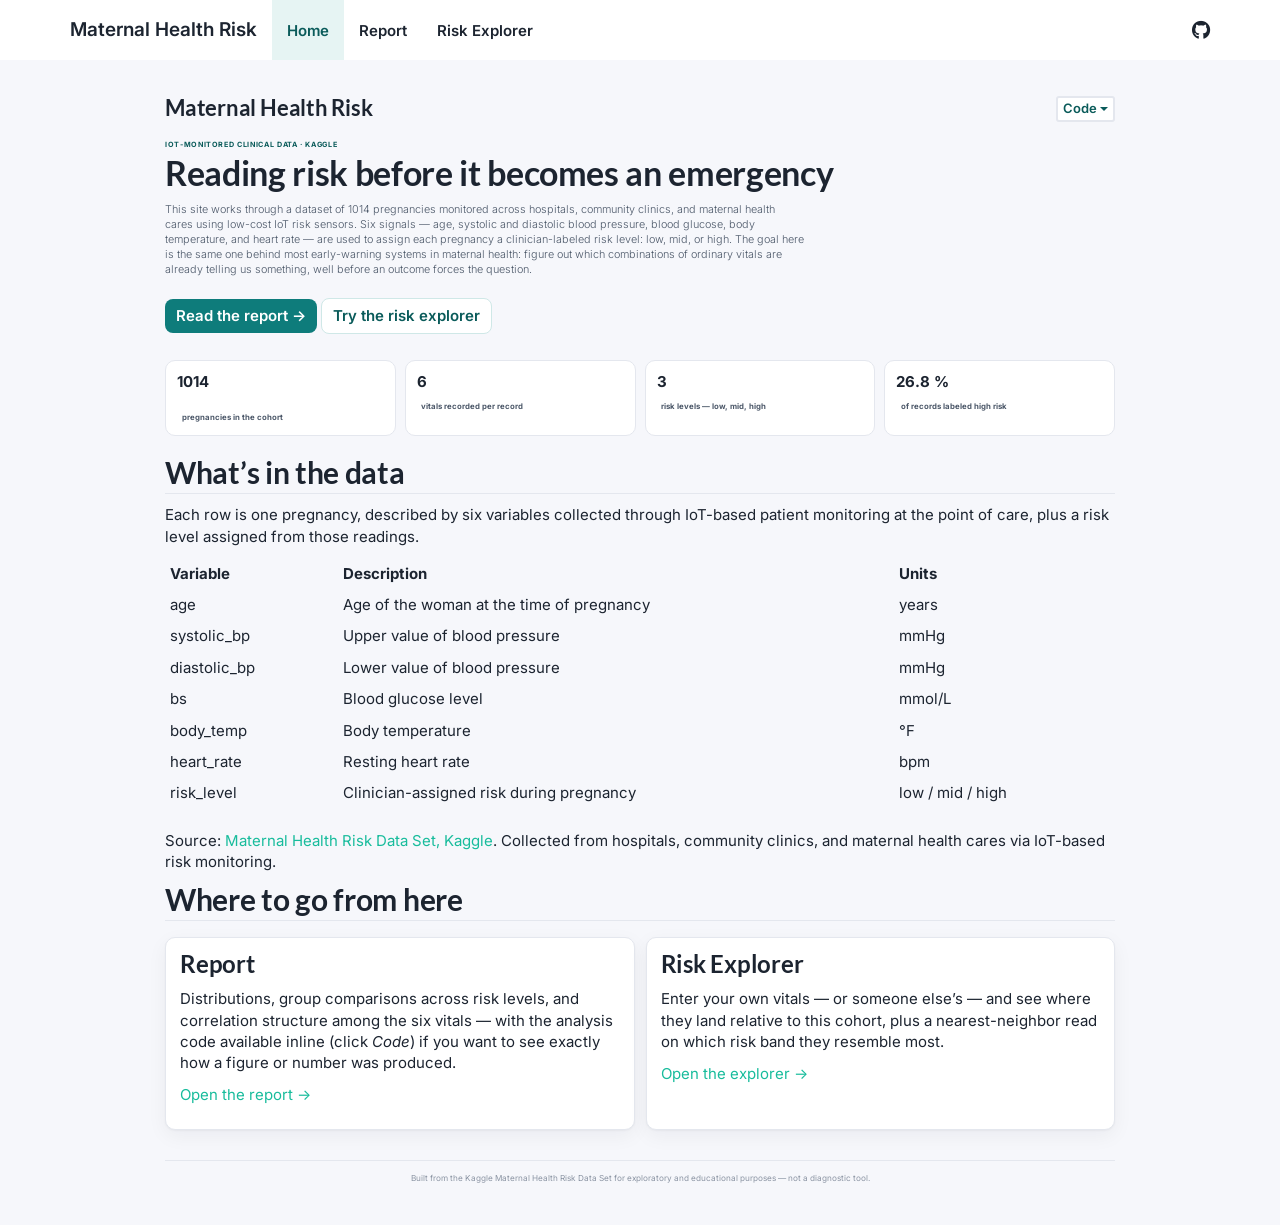
==== commit 27187994: "index fixed: accidentally duplicated report before" ====
--- a/index.html
+++ b/index.html
@@ -11,7 +11,7 @@
 
 
 
-<title>Report</title>
+<title>Maternal Health Risk</title>
 
 <script src="site_libs/header-attrs-2.30/header-attrs.js"></script>
 <script src="site_libs/jquery-3.6.0/jquery-3.6.0.min.js"></script>
@@ -33,14 +33,6 @@
 <script src="site_libs/navigation-1.1/codefolding.js"></script>
 <link href="site_libs/pagedtable-1.1/css/pagedtable.css" rel="stylesheet" />
 <script src="site_libs/pagedtable-1.1/js/pagedtable.js"></script>
-<link href="site_libs/htmltools-fill-0.5.9/fill.css" rel="stylesheet" />
-<script src="site_libs/htmlwidgets-1.6.4/htmlwidgets.js"></script>
-<script src="site_libs/plotly-binding-4.11.0/plotly.js"></script>
-<script src="site_libs/typedarray-0.1/typedarray.min.js"></script>
-<link href="site_libs/crosstalk-1.2.2/css/crosstalk.min.css" rel="stylesheet" />
-<script src="site_libs/crosstalk-1.2.2/js/crosstalk.min.js"></script>
-<link href="site_libs/plotly-htmlwidgets-css-2.11.1/plotly-htmlwidgets.css" rel="stylesheet" />
-<script src="site_libs/plotly-main-2.11.1/plotly-latest.min.js"></script>
 <link href="site_libs/font-awesome-6.5.2/css/all.min.css" rel="stylesheet" />
 <link href="site_libs/font-awesome-6.5.2/css/v4-shims.min.css" rel="stylesheet" />
 <link rel="preconnect" href="https://fonts.googleapis.com">
@@ -57,117 +49,6 @@
 
 
 
-<style type="text/css">
-  code {
-    white-space: pre;
-  }
-  .sourceCode {
-    overflow: visible;
-  }
-</style>
-<style type="text/css" data-origin="pandoc">
-html { -webkit-text-size-adjust: 100%; }
-pre > code.sourceCode { white-space: pre; position: relative; }
-pre > code.sourceCode > span { display: inline-block; line-height: 1.25; }
-pre > code.sourceCode > span:empty { height: 1.2em; }
-.sourceCode { overflow: visible; }
-code.sourceCode > span { color: inherit; text-decoration: inherit; }
-div.sourceCode { margin: 1em 0; }
-pre.sourceCode { margin: 0; }
-@media screen {
-div.sourceCode { overflow: auto; }
-}
-@media print {
-pre > code.sourceCode { white-space: pre-wrap; }
-pre > code.sourceCode > span { text-indent: -5em; padding-left: 5em; }
-}
-pre.numberSource code
-  { counter-reset: source-line 0; }
-pre.numberSource code > span
-  { position: relative; left: -4em; counter-increment: source-line; }
-pre.numberSource code > span > a:first-child::before
-  { content: counter(source-line);
-    position: relative; left: -1em; text-align: right; vertical-align: baseline;
-    border: none; display: inline-block;
-    -webkit-touch-callout: none; -webkit-user-select: none;
-    -khtml-user-select: none; -moz-user-select: none;
-    -ms-user-select: none; user-select: none;
-    padding: 0 4px; width: 4em;
-    color: #aaaaaa;
-  }
-pre.numberSource { margin-left: 3em; border-left: 1px solid #aaaaaa;  padding-left: 4px; }
-div.sourceCode
-  {  background-color: #f8f8f8; }
-@media screen {
-pre > code.sourceCode > span > a:first-child::before { text-decoration: underline; }
-}
-code span.al { color: #ef2929; } /* Alert */
-code span.an { color: #8f5902; font-weight: bold; font-style: italic; } /* Annotation */
-code span.at { color: #204a87; } /* Attribute */
-code span.bn { color: #0000cf; } /* BaseN */
-code span.cf { color: #204a87; font-weight: bold; } /* ControlFlow */
-code span.ch { color: #4e9a06; } /* Char */
-code span.cn { color: #8f5902; } /* Constant */
-code span.co { color: #8f5902; font-style: italic; } /* Comment */
-code span.cv { color: #8f5902; font-weight: bold; font-style: italic; } /* CommentVar */
-code span.do { color: #8f5902; font-weight: bold; font-style: italic; } /* Documentation */
-code span.dt { color: #204a87; } /* DataType */
-code span.dv { color: #0000cf; } /* DecVal */
-code span.er { color: #a40000; font-weight: bold; } /* Error */
-code span.ex { } /* Extension */
-code span.fl { color: #0000cf; } /* Float */
-code span.fu { color: #204a87; font-weight: bold; } /* Function */
-code span.im { } /* Import */
-code span.in { color: #8f5902; font-weight: bold; font-style: italic; } /* Information */
-code span.kw { color: #204a87; font-weight: bold; } /* Keyword */
-code span.op { color: #ce5c00; font-weight: bold; } /* Operator */
-code span.ot { color: #8f5902; } /* Other */
-code span.pp { color: #8f5902; font-style: italic; } /* Preprocessor */
-code span.sc { color: #ce5c00; font-weight: bold; } /* SpecialChar */
-code span.ss { color: #4e9a06; } /* SpecialString */
-code span.st { color: #4e9a06; } /* String */
-code span.va { color: #000000; } /* Variable */
-code span.vs { color: #4e9a06; } /* VerbatimString */
-code span.wa { color: #8f5902; font-weight: bold; font-style: italic; } /* Warning */
-
-.sourceCode .row {
-  width: 100%;
-}
-.sourceCode {
-  overflow-x: auto;
-}
-.code-folding-btn {
-  margin-right: -30px;
-}
-</style>
-<script>
-// apply pandoc div.sourceCode style to pre.sourceCode instead
-(function() {
-  var sheets = document.styleSheets;
-  for (var i = 0; i < sheets.length; i++) {
-    if (sheets[i].ownerNode.dataset["origin"] !== "pandoc") continue;
-    try { var rules = sheets[i].cssRules; } catch (e) { continue; }
-    var j = 0;
-    while (j < rules.length) {
-      var rule = rules[j];
-      // check if there is a div.sourceCode rule
-      if (rule.type !== rule.STYLE_RULE || rule.selectorText !== "div.sourceCode") {
-        j++;
-        continue;
-      }
-      var style = rule.style.cssText;
-      // check if color or background-color is set
-      if (rule.style.color === '' && rule.style.backgroundColor === '') {
-        j++;
-        continue;
-      }
-      // replace div.sourceCode by a pre.sourceCode rule
-      sheets[i].deleteRule(j);
-      sheets[i].insertRule('pre.sourceCode{' + style + '}', j);
-    }
-  }
-})();
-</script>
 
 
 
@@ -394,627 +275,158 @@
 
 
 
-<h1 class="title toc-ignore">Report</h1>
+<h1 class="title toc-ignore">Maternal Health Risk</h1>
 
 </div>
 
 
 <div class="eyebrow">
-Exploratory Analysis
-</div>
-<div id="vitals-risk-levels-and-where-they-disagree"
+IoT-Monitored Clinical Data · Kaggle
+</div>
+<div id="reading-risk-before-it-becomes-an-emergency"
 class="section level1">
-<h1>Vitals, risk levels, and where they disagree</h1>
-<p>This report works through the six IoT-monitored vitals in the
-maternal health risk cohort — age, systolic and diastolic blood
-pressure, blood glucose (BS), body temperature, and heart rate — against
-the clinician-assigned risk level (low / mid / high). Code for every
-table and figure below is folded by default; click <strong>Code</strong>
-to expand it.</p>
-<div id="table-1-cohort-characteristics" class="section level2">
-<h2>Table 1: cohort characteristics</h2>
-<p>Before splitting anything by risk level, here’s the cohort as a whole
-— the same six vitals, not yet grouped.</p>
-<div class="sourceCode" id="cb1"><pre class="sourceCode r"><code class="sourceCode r"><span id="cb1-1"><a href="#cb1-1" tabindex="-1"></a>cont_vars <span class="ot">=</span> <span class="fu">c</span>(<span class="st">&quot;age&quot;</span>, <span class="st">&quot;systolic_bp&quot;</span>, <span class="st">&quot;diastolic_bp&quot;</span>, <span class="st">&quot;bs&quot;</span>, <span class="st">&quot;body_temp&quot;</span>, <span class="st">&quot;heart_rate&quot;</span>)</span>
-<span id="cb1-2"><a href="#cb1-2" tabindex="-1"></a>cont_labels <span class="ot">=</span> <span class="fu">c</span>(</span>
-<span id="cb1-3"><a href="#cb1-3" tabindex="-1"></a>  <span class="at">age =</span> <span class="st">&quot;Age (years)&quot;</span>,</span>
-<span id="cb1-4"><a href="#cb1-4" tabindex="-1"></a>  <span class="at">systolic_bp =</span> <span class="st">&quot;Systolic BP (mmHg)&quot;</span>,</span>
-<span id="cb1-5"><a href="#cb1-5" tabindex="-1"></a>  <span class="at">diastolic_bp =</span> <span class="st">&quot;Diastolic BP (mmHg)&quot;</span>,</span>
-<span id="cb1-6"><a href="#cb1-6" tabindex="-1"></a>  <span class="at">bs =</span> <span class="st">&quot;Blood glucose (mmol/L)&quot;</span>,</span>
-<span id="cb1-7"><a href="#cb1-7" tabindex="-1"></a>  <span class="at">body_temp =</span> <span class="st">&quot;Body temperature (°F)&quot;</span>,</span>
-<span id="cb1-8"><a href="#cb1-8" tabindex="-1"></a>  <span class="at">heart_rate =</span> <span class="st">&quot;Heart rate (bpm)&quot;</span></span>
-<span id="cb1-9"><a href="#cb1-9" tabindex="-1"></a>)</span>
-<span id="cb1-10"><a href="#cb1-10" tabindex="-1"></a></span>
-<span id="cb1-11"><a href="#cb1-11" tabindex="-1"></a>purrr<span class="sc">::</span><span class="fu">map_dfr</span>(cont_vars, <span class="cf">function</span>(v) {</span>
-<span id="cb1-12"><a href="#cb1-12" tabindex="-1"></a>  x <span class="ot">=</span> maternal_df[[v]]</span>
-<span id="cb1-13"><a href="#cb1-13" tabindex="-1"></a>  tibble<span class="sc">::</span><span class="fu">tibble</span>(</span>
-<span id="cb1-14"><a href="#cb1-14" tabindex="-1"></a>    <span class="at">Characteristic =</span> cont_labels[[v]],</span>
-<span id="cb1-15"><a href="#cb1-15" tabindex="-1"></a>    <span class="st">`</span><span class="at">Mean (SD)</span><span class="st">`</span> <span class="ot">=</span> <span class="fu">paste0</span>(<span class="fu">round</span>(<span class="fu">mean</span>(x), <span class="dv">2</span>), <span class="st">&quot; (&quot;</span>, <span class="fu">round</span>(<span class="fu">sd</span>(x), <span class="dv">2</span>), <span class="st">&quot;)&quot;</span>),</span>
-<span id="cb1-16"><a href="#cb1-16" tabindex="-1"></a>    <span class="st">`</span><span class="at">Median [range]</span><span class="st">`</span> <span class="ot">=</span> <span class="fu">paste0</span>(<span class="fu">round</span>(<span class="fu">median</span>(x), <span class="dv">2</span>), <span class="st">&quot; [&quot;</span>, <span class="fu">min</span>(x), <span class="st">&quot;–&quot;</span>, <span class="fu">max</span>(x), <span class="st">&quot;]&quot;</span>)</span>
-<span id="cb1-17"><a href="#cb1-17" tabindex="-1"></a>  )</span>
-<span id="cb1-18"><a href="#cb1-18" tabindex="-1"></a>}) <span class="sc">|&gt;</span></span>
-<span id="cb1-19"><a href="#cb1-19" tabindex="-1"></a>  knitr<span class="sc">::</span><span class="fu">kable</span>()</span></code></pre></div>
-<table>
-<thead>
-<tr class="header">
-<th align="left">Characteristic</th>
-<th align="left">Mean (SD)</th>
-<th align="left">Median [range]</th>
-</tr>
-</thead>
-<tbody>
-<tr class="odd">
-<td align="left">Age (years)</td>
-<td align="left">29.87 (13.47)</td>
-<td align="left">26 [10–70]</td>
-</tr>
-<tr class="even">
-<td align="left">Systolic BP (mmHg)</td>
-<td align="left">113.2 (18.4)</td>
-<td align="left">120 [70–160]</td>
-</tr>
-<tr class="odd">
-<td align="left">Diastolic BP (mmHg)</td>
-<td align="left">76.46 (13.89)</td>
-<td align="left">80 [49–100]</td>
-</tr>
-<tr class="even">
-<td align="left">Blood glucose (mmol/L)</td>
-<td align="left">8.73 (3.29)</td>
-<td align="left">7.5 [6–19]</td>
-</tr>
-<tr class="odd">
-<td align="left">Body temperature (°F)</td>
-<td align="left">98.67 (1.37)</td>
-<td align="left">98 [98–103]</td>
-</tr>
-<tr class="even">
-<td align="left">Heart rate (bpm)</td>
-<td align="left">74.3 (8.09)</td>
-<td align="left">76 [7–90]</td>
-</tr>
-</tbody>
-</table>
-<div class="sourceCode" id="cb2"><pre class="sourceCode r"><code class="sourceCode r"><span id="cb2-1"><a href="#cb2-1" tabindex="-1"></a>maternal_df <span class="sc">|&gt;</span></span>
-<span id="cb2-2"><a href="#cb2-2" tabindex="-1"></a>  <span class="fu">count</span>(risk_level) <span class="sc">|&gt;</span></span>
-<span id="cb2-3"><a href="#cb2-3" tabindex="-1"></a>  <span class="fu">mutate</span>(<span class="at">pct =</span> <span class="fu">round</span>(<span class="dv">100</span> <span class="sc">*</span> n <span class="sc">/</span> <span class="fu">sum</span>(n), <span class="dv">1</span>)) <span class="sc">|&gt;</span></span>
-<span id="cb2-4"><a href="#cb2-4" tabindex="-1"></a>  <span class="fu">transmute</span>(<span class="st">`</span><span class="at">Risk level</span><span class="st">`</span> <span class="ot">=</span> risk_level, <span class="st">`</span><span class="at">n (%)</span><span class="st">`</span> <span class="ot">=</span> <span class="fu">paste0</span>(n, <span class="st">&quot; (&quot;</span>, pct, <span class="st">&quot;%)&quot;</span>)) <span class="sc">|&gt;</span></span>
-<span id="cb2-5"><a href="#cb2-5" tabindex="-1"></a>  knitr<span class="sc">::</span><span class="fu">kable</span>()</span></code></pre></div>
-<table>
-<thead>
-<tr class="header">
-<th align="left">Risk level</th>
-<th align="left">n (%)</th>
-</tr>
-</thead>
-<tbody>
-<tr class="odd">
-<td align="left">low risk</td>
-<td align="left">406 (40%)</td>
-</tr>
-<tr class="even">
-<td align="left">mid risk</td>
-<td align="left">336 (33.1%)</td>
-</tr>
-<tr class="odd">
-<td align="left">high risk</td>
-<td align="left">272 (26.8%)</td>
-</tr>
-</tbody>
-</table>
-<p>1014 records total, 29.9-year-old average age (SD 13.5), and a
-roughly three-way split across risk levels rather than a dataset
-dominated by one category. Note this table treats every row as one
-observation — whether that’s actually true is the subject of the next
-section.</p>
-</div>
-<div id="data-quality-flags" class="section level2">
-<h2>Data quality flags</h2>
-<p>A few things in this dataset are worth flagging before trusting any
-number above too far. None of these rows have been removed anywhere in
-this report or in the risk explorer — the point here is to name what’s
-odd and be upfront that we don’t know, from the data alone, whether it
-reflects genuine repeat measurements, coincidence, data-entry
-duplication, or sensor error.</p>
-<div class="sourceCode" id="cb3"><pre class="sourceCode r"><code class="sourceCode r"><span id="cb3-1"><a href="#cb3-1" tabindex="-1"></a>dup_groups <span class="ot">=</span> maternal_df <span class="sc">|&gt;</span></span>
-<span id="cb3-2"><a href="#cb3-2" tabindex="-1"></a>  <span class="fu">count</span>(age, systolic_bp, diastolic_bp, bs, body_temp, heart_rate, risk_level, <span class="at">name =</span> <span class="st">&quot;n_copies&quot;</span>) <span class="sc">|&gt;</span></span>
-<span id="cb3-3"><a href="#cb3-3" tabindex="-1"></a>  <span class="fu">filter</span>(n_copies <span class="sc">&gt;</span> <span class="dv">1</span>) <span class="sc">|&gt;</span></span>
-<span id="cb3-4"><a href="#cb3-4" tabindex="-1"></a>  <span class="fu">arrange</span>(<span class="fu">desc</span>(n_copies))</span>
-<span id="cb3-5"><a href="#cb3-5" tabindex="-1"></a></span>
-<span id="cb3-6"><a href="#cb3-6" tabindex="-1"></a>n_unique       <span class="ot">=</span> <span class="fu">nrow</span>(<span class="fu">distinct</span>(maternal_df))</span>
-<span id="cb3-7"><a href="#cb3-7" tabindex="-1"></a>n_total        <span class="ot">=</span> <span class="fu">nrow</span>(maternal_df)</span>
-<span id="cb3-8"><a href="#cb3-8" tabindex="-1"></a>n_dup_groups   <span class="ot">=</span> <span class="fu">nrow</span>(dup_groups)</span>
-<span id="cb3-9"><a href="#cb3-9" tabindex="-1"></a>n_extra_copies <span class="ot">=</span> <span class="fu">sum</span>(dup_groups<span class="sc">$</span>n_copies <span class="sc">-</span> <span class="dv">1</span>)</span></code></pre></div>
-<div class="sourceCode" id="cb4"><pre class="sourceCode r"><code class="sourceCode r"><span id="cb4-1"><a href="#cb4-1" tabindex="-1"></a>dup_groups <span class="sc">|&gt;</span></span>
-<span id="cb4-2"><a href="#cb4-2" tabindex="-1"></a>  <span class="fu">slice_head</span>(<span class="at">n =</span> <span class="dv">8</span>) <span class="sc">|&gt;</span></span>
-<span id="cb4-3"><a href="#cb4-3" tabindex="-1"></a>  knitr<span class="sc">::</span><span class="fu">kable</span>(<span class="at">col.names =</span> <span class="fu">c</span>(<span class="st">&quot;Age&quot;</span>, <span class="st">&quot;Systolic BP&quot;</span>, <span class="st">&quot;Diastolic BP&quot;</span>, <span class="st">&quot;BS&quot;</span>, <span class="st">&quot;Body Temp&quot;</span>, <span class="st">&quot;Heart Rate&quot;</span>, <span class="st">&quot;Risk Level&quot;</span>, <span class="st">&quot;Copies in dataset&quot;</span>))</span></code></pre></div>
+<h1>Reading risk before it becomes an emergency</h1>
+<p class="lead">
+This site works through a dataset of 1014 pregnancies monitored across
+hospitals, community clinics, and maternal health cares using low-cost
+IoT risk sensors. Six signals — age, systolic and diastolic blood
+pressure, blood glucose, body temperature, and heart rate — are used to
+assign each pregnancy a clinician-labeled risk level: low, mid, or high.
+The goal here is the same one behind most early-warning systems in
+maternal health: figure out which combinations of ordinary vitals are
+already telling us something, well before an outcome forces the
+question.
+</p>
+<div class="card-row">
+<p><a href="report.html" class="btn-teal">Read the report →</a>
+<a href="explore.html" class="btn-teal" style="background:#fff;color:#0a5b5a !important;border:1px solid #cfe8e7;">Try
+the risk explorer</a></p>
+</div>
+<div class="stat-grid">
+<div class="stat-card">
+<div class="num">
+<p>1014</p>
+</div>
+<div class="label">
+pregnancies in the cohort
+</div>
+</div>
+<div class="stat-card">
+<div class="num">
+6
+</div>
+<div class="label">
+vitals recorded per record
+</div>
+</div>
+<div class="stat-card">
+<div class="num">
+3
+</div>
+<div class="label">
+risk levels — low, mid, high
+</div>
+</div>
+<div class="stat-card">
+<div class="num">
+26.8 %
+</div>
+<div class="label">
+of records labeled high risk
+</div>
+</div>
+</div>
+<div id="whats-in-the-data" class="section level2">
+<h2>What’s in the data</h2>
+<p>Each row is one pregnancy, described by six variables collected
+through IoT-based patient monitoring at the point of care, plus a risk
+level assigned from those readings.</p>
 <table>
 <colgroup>
-<col width="4%" />
-<col width="14%" />
-<col width="15%" />
-<col width="5%" />
-<col width="11%" />
-<col width="13%" />
-<col width="13%" />
-<col width="21%" />
+<col width="18%" />
+<col width="58%" />
+<col width="23%" />
 </colgroup>
 <thead>
 <tr class="header">
-<th align="right">Age</th>
-<th align="right">Systolic BP</th>
-<th align="right">Diastolic BP</th>
-<th align="right">BS</th>
-<th align="right">Body Temp</th>
-<th align="right">Heart Rate</th>
-<th align="left">Risk Level</th>
-<th align="right">Copies in dataset</th>
-</tr>
-</thead>
-<tbody>
-<tr class="odd">
-<td align="right">19</td>
-<td align="right">120</td>
-<td align="right">80</td>
-<td align="right">7.0</td>
-<td align="right">98</td>
-<td align="right">70</td>
-<td align="left">mid risk</td>
-<td align="right">27</td>
-</tr>
-<tr class="even">
-<td align="right">48</td>
-<td align="right">120</td>
-<td align="right">80</td>
-<td align="right">11.0</td>
-<td align="right">98</td>
-<td align="right">88</td>
-<td align="left">high risk</td>
-<td align="right">14</td>
-</tr>
-<tr class="odd">
-<td align="right">31</td>
-<td align="right">120</td>
-<td align="right">60</td>
-<td align="right">6.1</td>
-<td align="right">98</td>
-<td align="right">76</td>
-<td align="left">mid risk</td>
-<td align="right">13</td>
-</tr>
-<tr class="even">
-<td align="right">40</td>
-<td align="right">160</td>
-<td align="right">100</td>
-<td align="right">19.0</td>
-<td align="right">98</td>
-<td align="right">77</td>
-<td align="left">high risk</td>
-<td align="right">10</td>
-</tr>
-<tr class="odd">
-<td align="right">55</td>
-<td align="right">140</td>
-<td align="right">95</td>
-<td align="right">19.0</td>
-<td align="right">98</td>
-<td align="right">77</td>
-<td align="left">high risk</td>
-<td align="right">10</td>
-</tr>
-<tr class="even">
-<td align="right">32</td>
-<td align="right">140</td>
-<td align="right">90</td>
-<td align="right">18.0</td>
-<td align="right">98</td>
-<td align="right">88</td>
-<td align="left">high risk</td>
-<td align="right">9</td>
-</tr>
-<tr class="odd">
-<td align="right">54</td>
-<td align="right">140</td>
-<td align="right">100</td>
-<td align="right">15.0</td>
-<td align="right">98</td>
-<td align="right">66</td>
-<td align="left">high risk</td>
-<td align="right">9</td>
-</tr>
-<tr class="even">
-<td align="right">19</td>
-<td align="right">120</td>
-<td align="right">80</td>
-<td align="right">7.0</td>
-<td align="right">98</td>
-<td align="right">70</td>
-<td align="left">low risk</td>
-<td align="right">7</td>
-</tr>
-</tbody>
-</table>
-<p>Only 452 of the 1014 records are unique row-for-row. The other 562
-are exact repeats — same age, same blood pressure, same glucose, same
-heart rate, same risk label — of a combination that already appears
-elsewhere, spread across 304 distinct value combinations that each show
-up more than once (the most repeated single combination appears 27
-times). That’s over half the dataset. We’re leaving every row in,
-because deleting them assumes they’re errors, and they might not be —
-IoT sensors reading the same patient repeatedly, or several patients
-genuinely sharing similar vitals, would produce the same pattern. But it
-does mean every mean, SD, and correlation in this report implicitly
-treats a handful of repeated value-combinations as if they were
-independent patients, and it’s worth keeping in mind when reading the
-risk-level split above: the proportions shift noticeably (low risk goes
-from a plurality to more like half the cohort) if you collapse to unique
-rows only.</p>
-<div class="sourceCode" id="cb5"><pre class="sourceCode r"><code class="sourceCode r"><span id="cb5-1"><a href="#cb5-1" tabindex="-1"></a>n_age_under15 <span class="ot">=</span> <span class="fu">sum</span>(maternal_df<span class="sc">$</span>age <span class="sc">&lt;</span> <span class="dv">15</span>)</span>
-<span id="cb5-2"><a href="#cb5-2" tabindex="-1"></a>n_age_under18 <span class="ot">=</span> <span class="fu">sum</span>(maternal_df<span class="sc">$</span>age <span class="sc">&lt;</span> <span class="dv">18</span>)</span>
-<span id="cb5-3"><a href="#cb5-3" tabindex="-1"></a>n_age_over55  <span class="ot">=</span> <span class="fu">sum</span>(maternal_df<span class="sc">$</span>age <span class="sc">&gt;</span> <span class="dv">55</span>)</span>
-<span id="cb5-4"><a href="#cb5-4" tabindex="-1"></a>n_hr_under40  <span class="ot">=</span> <span class="fu">sum</span>(maternal_df<span class="sc">$</span>heart_rate <span class="sc">&lt;</span> <span class="dv">40</span>)</span></code></pre></div>
-<p>Age ranges from 10 to 70 years. 54 records list an age under 15, and
-193 are under 18 — roughly 19% of the cohort. Given this dataset was
-collected across hospitals and community clinics in a setting where
-adolescent pregnancy is a documented public health pattern, we’re not
-treating the under-18 group as an error; if anything it’s a subgroup
-worth its own look rather than folding into one continuous age trend.
-The upper end is harder to explain the same way — 45 records list an age
-past 55, including some close to 70, which is past the point pregnancy
-is possible without medical intervention. That’s a more likely candidate
-for a recording error, but again, flagged rather than dropped.</p>
-<div class="sourceCode" id="cb6"><pre class="sourceCode r"><code class="sourceCode r"><span id="cb6-1"><a href="#cb6-1" tabindex="-1"></a>maternal_df <span class="sc">|&gt;</span></span>
-<span id="cb6-2"><a href="#cb6-2" tabindex="-1"></a>  <span class="fu">filter</span>(heart_rate <span class="sc">&lt;</span> <span class="dv">40</span>) <span class="sc">|&gt;</span></span>
-<span id="cb6-3"><a href="#cb6-3" tabindex="-1"></a>  <span class="fu">select</span>(age, systolic_bp, diastolic_bp, bs, heart_rate, risk_level)</span></code></pre></div>
-<div data-pagedtable="false">
-<script data-pagedtable-source type="application/json">
-{"columns":[{"label":["age"],"name":[1],"type":["dbl"],"align":["right"]},{"label":["systolic_bp"],"name":[2],"type":["dbl"],"align":["right"]},{"label":["diastolic_bp"],"name":[3],"type":["dbl"],"align":["right"]},{"label":["bs"],"name":[4],"type":["dbl"],"align":["right"]},{"label":["heart_rate"],"name":[5],"type":["dbl"],"align":["right"]},{"label":["risk_level"],"name":[6],"type":["fct"],"align":["left"]}],"data":[{"1":"16","2":"120","3":"75","4":"7.9","5":"7","6":"low risk"},{"1":"16","2":"120","3":"75","4":"7.9","5":"7","6":"low risk"}],"options":{"columns":{"min":{},"max":[10]},"rows":{"min":[10],"max":[10]},"pages":{}}}
-  </script>
-</div>
-<p>2 record(s) list a resting heart rate under 40 bpm, including one
-reading in the single digits — not a physiologically plausible resting
-heart rate for a living person, let alone a pregnant one. Most likely a
-sensor dropout or transcription artifact, but as with everything else on
-this page, we’re naming it rather than silently correcting it.</p>
-</div>
-<div id="cohort-overview" class="section level2">
-<h2>Cohort overview</h2>
-<div class="sourceCode" id="cb7"><pre class="sourceCode r"><code class="sourceCode r"><span id="cb7-1"><a href="#cb7-1" tabindex="-1"></a>maternal_df <span class="sc">|&gt;</span></span>
-<span id="cb7-2"><a href="#cb7-2" tabindex="-1"></a>  <span class="fu">group_by</span>(risk_level) <span class="sc">|&gt;</span></span>
-<span id="cb7-3"><a href="#cb7-3" tabindex="-1"></a>  <span class="fu">summarise</span>(<span class="at">n =</span> <span class="fu">n</span>(), <span class="at">.groups =</span> <span class="st">&quot;drop&quot;</span>) <span class="sc">|&gt;</span></span>
-<span id="cb7-4"><a href="#cb7-4" tabindex="-1"></a>  <span class="fu">mutate</span>(<span class="at">pct =</span> <span class="fu">round</span>(<span class="dv">100</span> <span class="sc">*</span> n <span class="sc">/</span> <span class="fu">sum</span>(n), <span class="dv">1</span>))</span></code></pre></div>
-<div data-pagedtable="false">
-<script data-pagedtable-source type="application/json">
-{"columns":[{"label":["risk_level"],"name":[1],"type":["fct"],"align":["left"]},{"label":["n"],"name":[2],"type":["int"],"align":["right"]},{"label":["pct"],"name":[3],"type":["dbl"],"align":["right"]}],"data":[{"1":"low risk","2":"406","3":"40.0"},{"1":"mid risk","2":"336","3":"33.1"},{"1":"high risk","2":"272","3":"26.8"}],"options":{"columns":{"min":{},"max":[10]},"rows":{"min":[10],"max":[10]},"pages":{}}}
-  </script>
-</div>
-<div class="sourceCode" id="cb8"><pre class="sourceCode r"><code class="sourceCode r"><span id="cb8-1"><a href="#cb8-1" tabindex="-1"></a>p1 <span class="ot">=</span> maternal_df <span class="sc">|&gt;</span></span>
-<span id="cb8-2"><a href="#cb8-2" tabindex="-1"></a>  <span class="fu">count</span>(risk_level) <span class="sc">|&gt;</span></span>
-<span id="cb8-3"><a href="#cb8-3" tabindex="-1"></a>  <span class="fu">ggplot</span>(<span class="fu">aes</span>(<span class="at">x =</span> risk_level, <span class="at">y =</span> n, <span class="at">fill =</span> risk_level, <span class="at">text =</span> <span class="fu">paste0</span>(n, <span class="st">&quot; records&quot;</span>))) <span class="sc">+</span></span>
-<span id="cb8-4"><a href="#cb8-4" tabindex="-1"></a>  <span class="fu">geom_col</span>(<span class="at">width =</span> <span class="fl">0.6</span>) <span class="sc">+</span></span>
-<span id="cb8-5"><a href="#cb8-5" tabindex="-1"></a>  <span class="fu">scale_fill_manual</span>(<span class="at">values =</span> risk_colors, <span class="at">guide =</span> <span class="st">&quot;none&quot;</span>) <span class="sc">+</span></span>
-<span id="cb8-6"><a href="#cb8-6" tabindex="-1"></a>  <span class="fu">labs</span>(<span class="at">x =</span> <span class="cn">NULL</span>, <span class="at">y =</span> <span class="st">&quot;Records&quot;</span>, <span class="at">title =</span> <span class="st">&quot;Distribution of risk level across the cohort&quot;</span>)</span>
-<span id="cb8-7"><a href="#cb8-7" tabindex="-1"></a></span>
-<span id="cb8-8"><a href="#cb8-8" tabindex="-1"></a><span class="fu">ggplotly</span>(p1, <span class="at">tooltip =</span> <span class="st">&quot;text&quot;</span>)</span></code></pre></div>
-<div class="plotly html-widget html-fill-item" id="htmlwidget-94e040e1d79479d30330" style="width:720px;height:432px;"></div>
-<script type="application/json" data-for="htmlwidget-94e040e1d79479d30330">{"x":{"data":[{"orientation":"v","width":0.60000000000000009,"base":0,"x":[1],"y":[406],"text":"406 records","type":"bar","textposition":"none","marker":{"autocolorscale":false,"color":"rgba(28,138,95,1)","line":{"width":1.8897637795275593,"color":"transparent"}},"name":"low risk","legendgroup":"low risk","showlegend":true,"xaxis":"x","yaxis":"y","hoverinfo":"text","frame":null},{"orientation":"v","width":0.59999999999999987,"base":0,"x":[2],"y":[336],"text":"336 records","type":"bar","textposition":"none","marker":{"autocolorscale":false,"color":"rgba(183,121,31,1)","line":{"width":1.8897637795275593,"color":"transparent"}},"name":"mid risk","legendgroup":"mid risk","showlegend":true,"xaxis":"x","yaxis":"y","hoverinfo":"text","frame":null},{"orientation":"v","width":0.59999999999999964,"base":0,"x":[3],"y":[272],"text":"272 records","type":"bar","textposition":"none","marker":{"autocolorscale":false,"color":"rgba(179,50,59,1)","line":{"width":1.8897637795275593,"color":"transparent"}},"name":"high risk","legendgroup":"high risk","showlegend":true,"xaxis":"x","yaxis":"y","hoverinfo":"text","frame":null}],"layout":{"margin":{"t":39.246160232461605,"r":7.3059360730593621,"b":22.648401826484022,"l":43.105022831050235},"paper_bgcolor":"rgba(255,255,255,1)","font":{"color":"rgba(0,0,0,1)","family":"sans","size":14.611872146118724},"title":{"text":"<b> Distribution of risk level across the cohort <\/b>","font":{"color":"rgba(0,0,0,1)","family":"sans","size":15.940224159402241},"x":0,"xref":"paper"},"xaxis":{"domain":[0,1],"automargin":true,"type":"linear","autorange":false,"range":[0.40000000000000002,3.6000000000000001],"tickmode":"array","ticktext":["low risk","mid risk","high risk"],"tickvals":[1,2,3],"categoryorder":"array","categoryarray":["low risk","mid risk","high risk"],"nticks":null,"ticks":"","tickcolor":null,"ticklen":3.6529680365296811,"tickwidth":0,"showticklabels":true,"tickfont":{"color":"rgba(77,77,77,1)","family":"sans","size":11.68949771689498},"tickangle":-0,"showline":false,"linecolor":null,"linewidth":0,"showgrid":true,"gridcolor":"rgba(235,235,235,1)","gridwidth":0,"zeroline":false,"anchor":"y","title":{"text":"","font":{"color":"rgba(0,0,0,1)","family":"sans","size":14.611872146118724}},"hoverformat":".2f"},"yaxis":{"domain":[0,1],"automargin":true,"type":"linear","autorange":false,"range":[-20.300000000000001,426.30000000000001],"tickmode":"array","ticktext":["0","100","200","300","400"],"tickvals":[0,100,200,300,400],"categoryorder":"array","categoryarray":["0","100","200","300","400"],"nticks":null,"ticks":"","tickcolor":null,"ticklen":3.6529680365296811,"tickwidth":0,"showticklabels":true,"tickfont":{"color":"rgba(77,77,77,1)","family":"sans","size":11.68949771689498},"tickangle":-0,"showline":false,"linecolor":null,"linewidth":0,"showgrid":true,"gridcolor":"rgba(235,235,235,1)","gridwidth":0,"zeroline":false,"anchor":"x","title":{"text":"Records","font":{"color":"rgba(0,0,0,1)","family":"sans","size":14.611872146118724}},"hoverformat":".2f"},"shapes":[{"type":"rect","fillcolor":null,"line":{"color":null,"width":0,"linetype":[]},"yref":"paper","xref":"paper","layer":"below","x0":0,"x1":1,"y0":0,"y1":1}],"showlegend":true,"legend":{"bgcolor":null,"bordercolor":null,"borderwidth":0,"font":{"color":"rgba(0,0,0,1)","family":"sans","size":11.68949771689498},"title":{"text":"","font":{"color":"rgba(0,0,0,1)","family":"sans","size":14.611872146118724}}},"hovermode":"closest","barmode":"relative"},"config":{"doubleClick":"reset","modeBarButtonsToAdd":["hoverclosest","hovercompare"],"showSendToCloud":false},"source":"A","attrs":{"b3ab60f797b2":{"x":{},"y":{},"fill":{},"text":{},"type":"bar"}},"cur_data":"b3ab60f797b2","visdat":{"b3ab60f797b2":["function (y) ","x"]},"highlight":{"on":"plotly_click","persistent":false,"dynamic":false,"selectize":false,"opacityDim":0.20000000000000001,"selected":{"opacity":1},"debounce":0},"shinyEvents":["plotly_hover","plotly_click","plotly_selected","plotly_relayout","plotly_brushed","plotly_brushing","plotly_clickannotation","plotly_doubleclick","plotly_deselect","plotly_afterplot","plotly_sunburstclick"],"base_url":"https://plot.ly"},"evals":[],"jsHooks":[]}</script>
-<p>Low-risk pregnancies are the largest single group, but the cohort is
-not far off a three-way split — mid- and high-risk pregnancies together
-outnumber low-risk ones. That balance matters downstream: a classifier
-that simply guessed “low risk” every time would still be wrong more than
-half the time, so there’s real separation to look for in the vitals
-themselves.</p>
-</div>
-<div id="vitals-by-risk-level" class="section level2">
-<h2>Vitals by risk level</h2>
-<div class="sourceCode" id="cb9"><pre class="sourceCode r"><code class="sourceCode r"><span id="cb9-1"><a href="#cb9-1" tabindex="-1"></a>maternal_df <span class="sc">|&gt;</span></span>
-<span id="cb9-2"><a href="#cb9-2" tabindex="-1"></a>  <span class="fu">pivot_longer</span>(<span class="fu">c</span>(age, systolic_bp, diastolic_bp, bs, body_temp, heart_rate),</span>
-<span id="cb9-3"><a href="#cb9-3" tabindex="-1"></a>               <span class="at">names_to =</span> <span class="st">&quot;variable&quot;</span>, <span class="at">values_to =</span> <span class="st">&quot;value&quot;</span>) <span class="sc">|&gt;</span></span>
-<span id="cb9-4"><a href="#cb9-4" tabindex="-1"></a>  <span class="fu">group_by</span>(variable, risk_level) <span class="sc">|&gt;</span></span>
-<span id="cb9-5"><a href="#cb9-5" tabindex="-1"></a>  <span class="fu">summarise</span>(<span class="at">mean =</span> <span class="fu">round</span>(<span class="fu">mean</span>(value), <span class="dv">2</span>), <span class="at">sd =</span> <span class="fu">round</span>(<span class="fu">sd</span>(value), <span class="dv">2</span>), <span class="at">.groups =</span> <span class="st">&quot;drop&quot;</span>) <span class="sc">|&gt;</span></span>
-<span id="cb9-6"><a href="#cb9-6" tabindex="-1"></a>  <span class="fu">pivot_wider</span>(<span class="at">names_from =</span> risk_level, <span class="at">values_from =</span> <span class="fu">c</span>(mean, sd)) <span class="sc">|&gt;</span></span>
-<span id="cb9-7"><a href="#cb9-7" tabindex="-1"></a>  knitr<span class="sc">::</span><span class="fu">kable</span>()</span></code></pre></div>
-<table style="width:100%;">
-<colgroup>
-<col width="13%" />
-<col width="15%" />
-<col width="15%" />
-<col width="16%" />
-<col width="12%" />
-<col width="12%" />
-<col width="13%" />
-</colgroup>
-<thead>
-<tr class="header">
-<th align="left">variable</th>
-<th align="right">mean_low risk</th>
-<th align="right">mean_mid risk</th>
-<th align="right">mean_high risk</th>
-<th align="right">sd_low risk</th>
-<th align="right">sd_mid risk</th>
-<th align="right">sd_high risk</th>
+<th align="left">Variable</th>
+<th align="left">Description</th>
+<th align="left">Units</th>
 </tr>
 </thead>
 <tbody>
 <tr class="odd">
 <td align="left">age</td>
-<td align="right">26.87</td>
-<td align="right">28.36</td>
-<td align="right">36.22</td>
-<td align="right">13.12</td>
-<td align="right">12.55</td>
-<td align="right">13.03</td>
-</tr>
-<tr class="even">
-<td align="left">body_temp</td>
-<td align="right">98.37</td>
-<td align="right">98.83</td>
-<td align="right">98.90</td>
-<td align="right">1.11</td>
-<td align="right">1.43</td>
-<td align="right">1.56</td>
-</tr>
-<tr class="odd">
-<td align="left">bs</td>
-<td align="right">7.22</td>
-<td align="right">7.80</td>
-<td align="right">12.12</td>
-<td align="right">0.65</td>
-<td align="right">2.29</td>
-<td align="right">4.17</td>
-</tr>
-<tr class="even">
-<td align="left">diastolic_bp</td>
-<td align="right">72.53</td>
-<td align="right">74.23</td>
-<td align="right">85.07</td>
-<td align="right">13.05</td>
-<td align="right">11.49</td>
-<td align="right">14.11</td>
-</tr>
-<tr class="odd">
-<td align="left">heart_rate</td>
-<td align="right">72.77</td>
-<td align="right">74.18</td>
-<td align="right">76.74</td>
-<td align="right">8.29</td>
-<td align="right">6.77</td>
-<td align="right">8.70</td>
+<td align="left">Age of the woman at the time of pregnancy</td>
+<td align="left">years</td>
 </tr>
 <tr class="even">
 <td align="left">systolic_bp</td>
-<td align="right">105.87</td>
-<td align="right">113.15</td>
-<td align="right">124.19</td>
-<td align="right">15.89</td>
-<td align="right">14.98</td>
-<td align="right">20.23</td>
+<td align="left">Upper value of blood pressure</td>
+<td align="left">mmHg</td>
+</tr>
+<tr class="odd">
+<td align="left">diastolic_bp</td>
+<td align="left">Lower value of blood pressure</td>
+<td align="left">mmHg</td>
+</tr>
+<tr class="even">
+<td align="left">bs</td>
+<td align="left">Blood glucose level</td>
+<td align="left">mmol/L</td>
+</tr>
+<tr class="odd">
+<td align="left">body_temp</td>
+<td align="left">Body temperature</td>
+<td align="left">°F</td>
+</tr>
+<tr class="even">
+<td align="left">heart_rate</td>
+<td align="left">Resting heart rate</td>
+<td align="left">bpm</td>
+</tr>
+<tr class="odd">
+<td align="left">risk_level</td>
+<td align="left">Clinician-assigned risk during pregnancy</td>
+<td align="left">low / mid / high</td>
 </tr>
 </tbody>
 </table>
-<div class="sourceCode" id="cb10"><pre class="sourceCode r"><code class="sourceCode r"><span id="cb10-1"><a href="#cb10-1" tabindex="-1"></a>p2 <span class="ot">=</span> maternal_df <span class="sc">|&gt;</span></span>
-<span id="cb10-2"><a href="#cb10-2" tabindex="-1"></a>  <span class="fu">pivot_longer</span>(<span class="fu">c</span>(age, systolic_bp, diastolic_bp, bs, body_temp, heart_rate),</span>
-<span id="cb10-3"><a href="#cb10-3" tabindex="-1"></a>               <span class="at">names_to =</span> <span class="st">&quot;variable&quot;</span>, <span class="at">values_to =</span> <span class="st">&quot;value&quot;</span>) <span class="sc">|&gt;</span></span>
-<span id="cb10-4"><a href="#cb10-4" tabindex="-1"></a>  <span class="fu">mutate</span>(<span class="at">variable =</span> <span class="fu">recode</span>(variable,</span>
-<span id="cb10-5"><a href="#cb10-5" tabindex="-1"></a>    <span class="at">age =</span> <span class="st">&quot;Age (years)&quot;</span>, <span class="at">systolic_bp =</span> <span class="st">&quot;Systolic BP (mmHg)&quot;</span>,</span>
-<span id="cb10-6"><a href="#cb10-6" tabindex="-1"></a>    <span class="at">diastolic_bp =</span> <span class="st">&quot;Diastolic BP (mmHg)&quot;</span>, <span class="at">bs =</span> <span class="st">&quot;Blood glucose (mmol/L)&quot;</span>,</span>
-<span id="cb10-7"><a href="#cb10-7" tabindex="-1"></a>    <span class="at">body_temp =</span> <span class="st">&quot;Body temp (°F)&quot;</span>, <span class="at">heart_rate =</span> <span class="st">&quot;Heart rate (bpm)&quot;</span>)) <span class="sc">|&gt;</span></span>
-<span id="cb10-8"><a href="#cb10-8" tabindex="-1"></a>  <span class="fu">ggplot</span>(<span class="fu">aes</span>(<span class="at">x =</span> risk_level, <span class="at">y =</span> value, <span class="at">fill =</span> risk_level)) <span class="sc">+</span></span>
-<span id="cb10-9"><a href="#cb10-9" tabindex="-1"></a>  <span class="fu">geom_boxplot</span>(<span class="at">outlier.size =</span> <span class="fl">0.6</span>, <span class="at">width =</span> <span class="fl">0.6</span>) <span class="sc">+</span></span>
-<span id="cb10-10"><a href="#cb10-10" tabindex="-1"></a>  <span class="fu">facet_wrap</span>(<span class="sc">~</span>variable, <span class="at">scales =</span> <span class="st">&quot;free_y&quot;</span>, <span class="at">ncol =</span> <span class="dv">3</span>) <span class="sc">+</span></span>
-<span id="cb10-11"><a href="#cb10-11" tabindex="-1"></a>  <span class="fu">scale_fill_manual</span>(<span class="at">values =</span> risk_colors, <span class="at">guide =</span> <span class="st">&quot;none&quot;</span>) <span class="sc">+</span></span>
-<span id="cb10-12"><a href="#cb10-12" tabindex="-1"></a>  <span class="fu">labs</span>(<span class="at">x =</span> <span class="cn">NULL</span>, <span class="at">y =</span> <span class="cn">NULL</span>, <span class="at">title =</span> <span class="st">&quot;Vital sign distributions across risk levels&quot;</span>)</span>
-<span id="cb10-13"><a href="#cb10-13" tabindex="-1"></a></span>
-<span id="cb10-14"><a href="#cb10-14" tabindex="-1"></a><span class="fu">ggplotly</span>(p2, <span class="at">height =</span> <span class="dv">520</span>) <span class="sc">|&gt;</span> <span class="fu">layout</span>(<span class="at">margin =</span> <span class="fu">list</span>(<span class="at">t =</span> <span class="dv">60</span>))</span></code></pre></div>
-<div id="htmlwidget-535dfb61d30d360a58d8" style="width:720px;height:520px;" class="plotly html-widget"></div>
-<script type="application/json" data-for="htmlwidget-535dfb61d30d360a58d8">{"x":{"data":[{"x":[1,1,1,1,1,1,1,1,1,1,1,1,1,1,1,1,1,1,1,1,1,1,1,1,1,1,1,1,1,1,1,1,1,1,1,1,1,1,1,1,1,1,1,1,1,1,1,1,1,1,1,1,1,1,1,1,1,1,1,1,1,1,1,1,1,1,1,1,1,1,1,1,1,1,1,1,1,1,1,1,1,1,1,1,1,1,1,1,1,1,1,1,1,1,1,1,1,1,1,1,1,1,1,1,1,1,1,1,1,1,1,1,1,1,1,1,1,1,1,1,1,1,1,1,1,1,1,1,1,1,1,1,1,1,1,1,1,1,1,1,1,1,1,1,1,1,1,1,1,1,1,1,1,1,1,1,1,1,1,1,1,1,1,1,1,1,1,1,1,1,1,1,1,1,1,1,1,1,1,1,1,1,1,1,1,1,1,1,1,1,1,1,1,1,1,1,1,1,1,1,1,1,1,1,1,1,1,1,1,1,1,1,1,1,1,1,1,1,1,1,1,1,1,1,1,1,1,1,1,1,1,1,1,1,1,1,1,1,1,1,1,1,1,1,1,1,1,1,1,1,1,1,1,1,1,1,1,1,1,1,1,1,1,1,1,1,1,1,1,1,1,1,1,1,1,1,1,1,1,1,1,1,1,1,1,1,1,1,1,1,1,1,1,1,1,1,1,1,1,1,1,1,1,1,1,1,1,1,1,1,1,1,1,1,1,1,1,1,1,1,1,1,1,1,1,1,1,1,1,1,1,1,1,1,1,1,1,1,1,1,1,1,1,1,1,1,1,1,1,1,1,1,1,1,1,1,1,1,1,1,1,1,1,1,1,1,1,1,1,1,1,1,1,1,1,1,1,1,1,1,1,1,1,1,1,1,1,1,1,1,1,1,1,1,1,1,1,1,1,1,1,1,1,1,1,1],"y":[42,32,66,31,18,30,49,12,16,23,45,20,17,22,35,22,16,24,18,22,22,27,15,17,22,15,15,35,21,28,15,60,30,19,15,23,22,15,19,12,23,60,25,19,60,20,21,42,15,35,19,32,60,60,25,10,23,13,22,15,15,50,22,15,51,15,19,28,15,23,12,21,41,21,19,12,12,23,23,21,32,21,21,22,32,28,23,15,23,12,22,60,42,22,30,65,15,19,20,48,15,60,12,22,15,15,23,17,49,55,18,12,23,22,25,35,12,23,22,15,45,15,45,25,21,12,28,19,35,42,17,15,19,16,20,42,25,20,20,21,21,35,65,17,21,15,32,15,27,25,23,60,70,25,32,17,22,23,19,35,23,59,42,31,23,55,21,23,23,42,15,17,18,32,22,42,19,32,55,25,15,21,55,19,42,32,19,19,15,15,34,22,17,32,22,49,15,13,27,19,15,35,32,21,19,21,23,15,20,18,48,23,23,17,22,31,19,19,25,29,32,15,21,19,15,23,28,18,16,15,22,16,49,21,42,17,45,23,27,15,35,18,23,15,15,28,60,15,45,55,27,17,55,23,30,55,16,15,25,25,19,45,42,12,21,15,35,21,22,23,15,35,22,23,12,19,32,15,42,21,50,49,23,22,23,23,15,19,24,19,15,29,31,23,45,24,17,22,15,20,42,15,32,62,25,23,22,30,10,55,48,32,21,28,17,22,17,21,15,21,35,19,50,22,42,35,12,15,35,19,30,35,19,15,23,32,23,59,32,12,50,23,48,21,55,19,32,60,17,31,35,20,25,19,16,50,23,17,35,21,15,55,55,35,20,35,16,18,25,15,60,21,17,45,12,15,23,15,15,15,35,31,16,23,42,55,23,34,25,21,40,15,31,35,15,60,23,16,60,20,22,17,15,25,23,23],"hoverinfo":"y","type":"box","fillcolor":"rgba(28,138,95,1)","marker":{"opacity":null,"outliercolor":"rgba(0,0,0,1)","line":{"width":1.8897637795275593,"color":"rgba(0,0,0,1)"},"size":5.6692913385826778},"line":{"color":"rgba(51,51,51,1)","width":1.8897637795275593},"name":"low risk","legendgroup":"low risk","showlegend":true,"xaxis":"x","yaxis":"y","frame":null},{"x":[1,1,1,1,1,1,1,1,1,1,1,1,1,1,1,1,1,1,1,1,1,1,1,1,1,1,1,1,1,1,1,1,1,1,1,1,1,1,1,1,1,1,1,1,1,1,1,1,1,1,1,1,1,1,1,1,1,1,1,1,1,1,1,1,1,1,1,1,1,1,1,1,1,1,1,1,1,1,1,1,1,1,1,1,1,1,1,1,1,1,1,1,1,1,1,1,1,1,1,1,1,1,1,1,1,1,1,1,1,1,1,1,1,1,1,1,1,1,1,1,1,1,1,1,1,1,1,1,1,1,1,1,1,1,1,1,1,1,1,1,1,1,1,1,1,1,1,1,1,1,1,1,1,1,1,1,1,1,1,1,1,1,1,1,1,1,1,1,1,1,1,1,1,1,1,1,1,1,1,1,1,1,1,1,1,1,1,1,1,1,1,1,1,1,1,1,1,1,1,1,1,1,1,1,1,1,1,1,1,1,1,1,1,1,1,1,1,1,1,1,1,1,1,1,1,1,1,1,1,1,1,1,1,1,1,1,1,1,1,1,1,1,1,1,1,1,1,1,1,1,1,1,1,1,1,1,1,1,1,1,1,1,1,1,1,1,1,1,1,1,1,1,1,1,1,1,1,1,1,1,1,1,1,1,1,1,1,1,1,1,1,1,1,1,1,1,1,1,1,1,1,1,1,1,1,1,1,1,1,1,1,1,1,1,1,1,1,1,1,1,1,1,1,1,1,1,1,1,1,1,1,1,1,1,1,1,1,1,1,1,1,1,1,1,1,1,1,1,1,1,1,1,1,1,1,1,1,1,1,1,1,1,1,1,1,1,1,1,1,1,1,1,1,1,1,1,1,1,1,1,1,1,1,1,1,1,1,1,1,1,1,1,1,1,1,1,1,1,1,1,1,1,1,1,1,1],"y":[6.0999999999999996,7.5,8,6.9000000000000004,6.9000000000000004,7,6.4000000000000004,6.9000000000000004,6.5999999999999996,7,7.5,7.5,7.7000000000000002,6.9000000000000004,6.7999999999999998,6.7999999999999998,6.7000000000000002,7.5,7.5,7.5,7.5,6.9000000000000004,7.7000000000000002,6.7999999999999998,7.5,7.5,6.7999999999999998,7.7000000000000002,7.9000000000000004,7.5,7.5,7.5,6.0999999999999996,7.9000000000000004,6.0999999999999996,7,7.5,7,7,6.9000000000000004,7,6.7999999999999998,7.5,6.0999999999999996,6.9000000000000004,7.2000000000000002,6.0999999999999996,6.0999999999999996,6.7999999999999998,7.7000000000000002,7.5,6.0999999999999996,7.5,6.4000000000000004,7.7000000000000002,6.7999999999999998,7.5,6.7999999999999998,7.5,6.9000000000000004,7.5,7.5,6.9000000000000004,6.9000000000000004,7.9000000000000004,7.5,7.5,7,7.5,7.5,6.9000000000000004,7.5,11,7.5,7.5,7.5,7.5,6.9000000000000004,7.5,7.5,7.5,6.9000000000000004,7.5,7.5,7.9000000000000004,7.5,6.9000000000000004,7.5,7.5,6.9000000000000004,7.5,6.7999999999999998,7.2000000000000002,7.5,6.7999999999999998,7.5,6.0999999999999996,6.0999999999999996,6.4000000000000004,6.7999999999999998,6.0999999999999996,7.5,7.5,7.9000000000000004,7.5,7.5,7.2000000000000002,7.7999999999999998,6.7999999999999998,7.7999999999999998,8,7,7.5,6.9000000000000004,7.7000000000000002,7.9000000000000004,7.5,7.5,7.7999999999999998,7.7999999999999998,7,6,7.5,6.0999999999999996,7.5,7.5,7.5,6.9000000000000004,7.9000000000000004,7.5,7.7999999999999998,6.0999999999999996,6.7000000000000002,7,6.0999999999999996,7.5,7,6.7999999999999998,7.5,6.7000000000000002,7.9000000000000004,7.5,6.9000000000000004,7.5,11,7.9000000000000004,6.7999999999999998,7,7.9000000000000004,7.5,6.7999999999999998,7,7.0099999999999998,7.5,7,6.7999999999999998,6.7999999999999998,7,7.5999999999999996,6,7.5,6.7999999999999998,6.5999999999999996,6.9000000000000004,6.0999999999999996,6.7999999999999998,7.5,7.7000000000000002,6,6.4000000000000004,7.0099999999999998,7.5,7.5,7.9000000000000004,7.5,7.7999999999999998,7.0999999999999996,6.4000000000000004,7.9000000000000004,7.5,7.5,6.0999999999999996,6.7000000000000002,7.5,6.9000000000000004,7.5,7.5,7.7000000000000002,7.2000000000000002,7.7999999999999998,8,7.0999999999999996,7.9000000000000004,6.9000000000000004,6.0999999999999996,7.7000000000000002,7.5,7.2000000000000002,7.5,6.9000000000000004,7.5,7.9000000000000004,7,7.7999999999999998,7.5,6.7999999999999998,6.9000000000000004,7.2000000000000002,7.5,6.9000000000000004,6.9000000000000004,7.5,6.0999999999999996,7.5,7,7.5,6.9000000000000004,7,6.9000000000000004,6.9000000000000004,7.9000000000000004,7.5,7.5,7.5,7.2000000000000002,7.5,6.7999999999999998,6.9000000000000004,7.9000000000000004,7.5,7.0999999999999996,7.5,7.5,7.7999999999999998,6.0999999999999996,7.7999999999999998,7.2000000000000002,7.7000000000000002,6.7999999999999998,7.5,6.7000000000000002,6.9000000000000004,7.9000000000000004,7.5,7.9000000000000004,7.5,7.7999999999999998,6.0999999999999996,7,7.7000000000000002,6,6.0999999999999996,6.9000000000000004,7.5,7.5,7.9000000000000004,6,7.7999999999999998,6.7999999999999998,7.5,6.0999999999999996,6.5,7.5,7.9000000000000004,7.5,6.0999999999999996,7.2000000000000002,6.7000000000000002,6,7.5,8,7.7000000000000002,7.5,7.5,6.7999999999999998,7.5,7.5,7.5,6.0999999999999996,7.5,6.7999999999999998,7.7999999999999998,7.5,6.9000000000000004,6,7.9000000000000004,7.5,7.5,6.9000000000000004,6.7000000000000002,6.7999999999999998,6.9000000000000004,11,7.5,7.7999999999999998,7.2000000000000002,7.9000000000000004,7,7.0999999999999996,7.5,7.9000000000000004,6.9000000000000004,6.7999999999999998,7.5,7.5,7,11,7.5,7.9000000000000004,7.5,7.5,7.5,7.7999999999999998,7,7.2000000000000002,7.5,7.5,7.7000000000000002,6.4000000000000004,6.0999999999999996,7.2000000000000002,7,6.9000000000000004,7.5,6.9000000000000004,6.9000000000000004,7.2000000000000002,7.2000000000000002,6.7999999999999998,6.0999999999999996,6.7999999999999998,6.7999999999999998,7.5,6.0999999999999996,7.9000000000000004,7.9000000000000004,7.0999999999999996,6.7999999999999998,6.7000000000000002,6.9000000000000004,7.9000000000000004,7.5,7.0999999999999996,7.5,6.0999999999999996,7,6.7000000000000002,7.7999999999999998,6.9000000000000004,7.0999999999999996,7.7999999999999998,7.9000000000000004,7.0099999999999998,7.5,7.0999999999999996,6.9000000000000004,7.5,7.5,7.9000000000000004,7.9000000000000004,6.7999999999999998,7.5,7.7000000000000002,7.5,7.5,7.9000000000000004,7,7.5,6.7999999999999998,7.5,6.4000000000000004,6.0999999999999996,7,7.9000000000000004,6.0999999999999996,6.9000000000000004,6.0999999999999996,7,6.0999999999999996,7.9000000000000004,7.5,7.7999999999999998,6.7999999999999998,6.7999999999999998,7.7000000000000002,7.5,7.7999999999999998,6.0999999999999996,7.7000000000000002,6.9000000000000004,6.7999999999999998,7.5,6.7999999999999998,7.9000000000000004,7.5,6.9000000000000004,6.4000000000000004,6.9000000000000004,7.5,6.7000000000000002,6.9000000000000004,6.9000000000000004,7,7.7000000000000002,7,7.5],"hoverinfo":"y","type":"box","fillcolor":"rgba(28,138,95,1)","marker":{"opacity":null,"outliercolor":"rgba(0,0,0,1)","line":{"width":1.8897637795275593,"color":"rgba(0,0,0,1)"},"size":5.6692913385826778},"line":{"color":"rgba(51,51,51,1)","width":1.8897637795275593},"name":"low risk","legendgroup":"low risk","showlegend":false,"xaxis":"x2","yaxis":"y2","frame":null},{"x":[1,1,1,1,1,1,1,1,1,1,1,1,1,1,1,1,1,1,1,1,1,1,1,1,1,1,1,1,1,1,1,1,1,1,1,1,1,1,1,1,1,1,1,1,1,1,1,1,1,1,1,1,1,1,1,1,1,1,1,1,1,1,1,1,1,1,1,1,1,1,1,1,1,1,1,1,1,1,1,1,1,1,1,1,1,1,1,1,1,1,1,1,1,1,1,1,1,1,1,1,1,1,1,1,1,1,1,1,1,1,1,1,1,1,1,1,1,1,1,1,1,1,1,1,1,1,1,1,1,1,1,1,1,1,1,1,1,1,1,1,1,1,1,1,1,1,1,1,1,1,1,1,1,1,1,1,1,1,1,1,1,1,1,1,1,1,1,1,1,1,1,1,1,1,1,1,1,1,1,1,1,1,1,1,1,1,1,1,1,1,1,1,1,1,1,1,1,1,1,1,1,1,1,1,1,1,1,1,1,1,1,1,1,1,1,1,1,1,1,1,1,1,1,1,1,1,1,1,1,1,1,1,1,1,1,1,1,1,1,1,1,1,1,1,1,1,1,1,1,1,1,1,1,1,1,1,1,1,1,1,1,1,1,1,1,1,1,1,1,1,1,1,1,1,1,1,1,1,1,1,1,1,1,1,1,1,1,1,1,1,1,1,1,1,1,1,1,1,1,1,1,1,1,1,1,1,1,1,1,1,1,1,1,1,1,1,1,1,1,1,1,1,1,1,1,1,1,1,1,1,1,1,1,1,1,1,1,1,1,1,1,1,1,1,1,1,1,1,1,1,1,1,1,1,1,1,1,1,1,1,1,1,1,1,1,1,1,1,1,1,1,1,1,1,1,1,1,1,1,1,1,1,1,1,1,1,1,1,1,1,1,1,1,1,1,1,1,1,1,1,1,1,1,1,1,1],"y":[98,98,98,98,98,98,98,98,98,98,98,99,98,98,101,98,98,98,98,98,98,98,98,98,98,98,101,98,98,98,98,98,98,99,98,98,98,102,98,98,98,98,98,98,98,98,98,98,98,98,98,98,98,98,98,98,98,98,98,98,98,98,98,102,98,98,98,98,98,98,98,98,98,98,98,101,98,98,98,98,98,98,98,98,98,98,98,98,103,98,98,98,98,103,98,98,98,98,102,98,98,98,101,98,98,98,98,98,98,98,98,98,98,98,98,98,98,98,98,98,98,98,98,98,98,98,98,98,98,98,101,98,98,98,102,98,98,98,98,98,98,98,98,98,98,98,98,98,98,98,98,98,98,98,98,98,98,98,98,98,98,98,98,98,103,98,98,98,98,99,98,101,98,98,98,98,98,98,98.400000000000006,98,98,98,98,98,98,102,98,98,98,98,98,98,98,98,98,98,98,98,98,99,98,101,98,98,101,98,98,98,98,100,98,98,98,98,98,102,98.400000000000006,98,102,98,98,98,98,98,98,98,98,98,98,98,98,98,98,102,102,98,98,101,98,98,102,98,98,98,102,98,101,98,98,98,98,98,98,98,98,98,98,98,98,98,102,98,102,98,98,98,98,98,102,98,98,98,98,98,98,98,98,98,101,101,98,98,98,98,98,101,98,98,98,98,98,98,102,98,98,98,98,99,98,98,98,98,98,98,98,98,98,98,98,98,98,98,98,98,98,98,98,98,98,98,98,98,98,98,98,98,98,102,98,99,98,98,98,98,98,98,98,102,98,98,98,98,101,98,98,98,98,98,98,98,98,98,98,98,98,98,98,98,98,98,98,98,98,98,98,98,98,98,98,103,98,98,98,98,98,103,98,98,98,98,98,98,98,102,98,98,100,98,98,98,98,98,98,98,98,98,98,98,98,98,98,98,98,98,98,98],"hoverinfo":"y","type":"box","fillcolor":"rgba(28,138,95,1)","marker":{"opacity":null,"outliercolor":"rgba(0,0,0,1)","line":{"width":1.8897637795275593,"color":"rgba(0,0,0,1)"},"size":5.6692913385826778},"line":{"color":"rgba(51,51,51,1)","width":1.8897637795275593},"name":"low risk","legendgroup":"low risk","showlegend":false,"xaxis":"x3","yaxis":"y3","frame":null},{"x":[1,1,1,1,1,1,1,1,1,1,1,1,1,1,1,1,1,1,1,1,1,1,1,1,1,1,1,1,1,1,1,1,1,1,1,1,1,1,1,1,1,1,1,1,1,1,1,1,1,1,1,1,1,1,1,1,1,1,1,1,1,1,1,1,1,1,1,1,1,1,1,1,1,1,1,1,1,1,1,1,1,1,1,1,1,1,1,1,1,1,1,1,1,1,1,1,1,1,1,1,1,1,1,1,1,1,1,1,1,1,1,1,1,1,1,1,1,1,1,1,1,1,1,1,1,1,1,1,1,1,1,1,1,1,1,1,1,1,1,1,1,1,1,1,1,1,1,1,1,1,1,1,1,1,1,1,1,1,1,1,1,1,1,1,1,1,1,1,1,1,1,1,1,1,1,1,1,1,1,1,1,1,1,1,1,1,1,1,1,1,1,1,1,1,1,1,1,1,1,1,1,1,1,1,1,1,1,1,1,1,1,1,1,1,1,1,1,1,1,1,1,1,1,1,1,1,1,1,1,1,1,1,1,1,1,1,1,1,1,1,1,1,1,1,1,1,1,1,1,1,1,1,1,1,1,1,1,1,1,1,1,1,1,1,1,1,1,1,1,1,1,1,1,1,1,1,1,1,1,1,1,1,1,1,1,1,1,1,1,1,1,1,1,1,1,1,1,1,1,1,1,1,1,1,1,1,1,1,1,1,1,1,1,1,1,1,1,1,1,1,1,1,1,1,1,1,1,1,1,1,1,1,1,1,1,1,1,1,1,1,1,1,1,1,1,1,1,1,1,1,1,1,1,1,1,1,1,1,1,1,1,1,1,1,1,1,1,1,1,1,1,1,1,1,1,1,1,1,1,1,1,1,1,1,1,1,1,1,1,1,1,1,1,1,1,1,1,1,1,1,1,1,1,1,1,1],"y":[60,49,75,70,60,70,70,60,50,49,60,80,65,65,100,80,90,80,65,80,80,60,80,80,60,70,90,85,90,60,50,90,90,90,80,70,80,65,80,60,90,80,90,85,70,80,60,60,65,65,65,80,60,85,90,70,85,89,65,80,76,60,49,60,60,90,85,50,65,90,70,70,80,90,50,90,90,60,80,75,90,90,50,85,50,65,85,90,49,49,80,80,80,90,49,50,80,85,49,50,65,60,60,60,80,49,49,85,90,70,80,60,85,60,80,70,80,80,65,95,49,60,80,80,60,60,80,76,80,90,65,80,65,90,80,49,80,80,90,80,70,85,80,90,49,60,65,75,65,80,80,60,70,50,60,76,65,63,60,60,80,80,60,60,60,90,90,85,65,65,90,60,90,90,90,80,95,70,70,70,65,80,80,70,70,80,80,60,85,80,75,65,60,90,90,70,80,80,80,80,80,70,65,85,90,60,60,70,50,50,65,80,75,80,80,60,90,90,80,60,80,80,90,85,85,80,60,65,95,80,80,80,80,60,60,65,60,60,60,49,90,60,60,95,90,95,65,80,80,60,70,49,60,50,70,63,70,65,85,60,60,60,60,60,90,75,90,70,70,80,60,90,68,85,75,60,65,80,60,60,90,65,85,80,75,80,80,75,70,85,60,65,95,95,65,49,80,80,70,65,49,60,80,70,80,80,60,80,60,80,65,60,90,75,85,90,80,90,90,60,80,60,90,49,90,49,70,80,75,60,65,49,60,50,60,90,80,85,70,70,70,90,80,80,80,95,68,80,90,80,70,65,49,60,80,90,80,60,70,49,90,65,75,65,75,70,90,60,49,80,80,60,65,95,50,60,75,70,65,90,60,65,85,80,80,50,80,90,50,60,70,80,90,49,80,65,80,80,90,49,75,60,80,85,90,49],"hoverinfo":"y","type":"box","fillcolor":"rgba(28,138,95,1)","marker":{"opacity":null,"outliercolor":"rgba(0,0,0,1)","line":{"width":1.8897637795275593,"color":"rgba(0,0,0,1)"},"size":5.6692913385826778},"line":{"color":"rgba(51,51,51,1)","width":1.8897637795275593},"name":"low risk","legendgroup":"low risk","showlegend":false,"xaxis":"x","yaxis":"y4","frame":null},{"x":[1,1,1,1,1,1,1,1,1,1,1,1,1,1,1,1,1,1,1,1,1,1,1,1,1,1,1,1,1,1,1,1,1,1,1,1,1,1,1,1,1,1,1,1,1,1,1,1,1,1,1,1,1,1,1,1,1,1,1,1,1,1,1,1,1,1,1,1,1,1,1,1,1,1,1,1,1,1,1,1,1,1,1,1,1,1,1,1,1,1,1,1,1,1,1,1,1,1,1,1,1,1,1,1,1,1,1,1,1,1,1,1,1,1,1,1,1,1,1,1,1,1,1,1,1,1,1,1,1,1,1,1,1,1,1,1,1,1,1,1,1,1,1,1,1,1,1,1,1,1,1,1,1,1,1,1,1,1,1,1,1,1,1,1,1,1,1,1,1,1,1,1,1,1,1,1,1,1,1,1,1,1,1,1,1,1,1,1,1,1,1,1,1,1,1,1,1,1,1,1,1,1,1,1,1,1,1,1,1,1,1,1,1,1,1,1,1,1,1,1,1,1,1,1,1,1,1,1,1,1,1,1,1,1,1,1,1,1,1,1,1,1,1,1,1,1,1,1,1,1,1,1,1,1,1,1,1,1,1,1,1,1,1,1,1,1,1,1,1,1,1,1,1,1,1,1,1,1,1,1,1,1,1,1,1,1,1,1,1,1,1,1,1,1,1,1,1,1,1,1,1,1,1,1,1,1,1,1,1,1,1,1,1,1,1,1,1,1,1,1,1,1,1,1,1,1,1,1,1,1,1,1,1,1,1,1,1,1,1,1,1,1,1,1,1,1,1,1,1,1,1,1,1,1,1,1,1,1,1,1,1,1,1,1,1,1,1,1,1,1,1,1,1,1,1,1,1,1,1,1,1,1,1,1,1,1,1,1,1,1,1,1,1,1,1,1,1,1,1,1,1,1,1,1,1,1],"y":[70,76,70,76,76,88,70,77,66,76,77,76,66,77,70,76,60,7,77,77,82,70,77,77,82,70,80,76,66,77,76,70,70,66,70,70,70,70,82,88,60,70,70,75,76,77,80,88,80,70,76,86,80,66,70,70,60,77,77,70,66,60,88,66,88,70,76,80,88,75,86,80,66,70,66,76,76,77,77,60,76,70,66,70,88,70,76,76,77,70,70,76,66,66,80,70,70,70,70,77,77,60,70,76,82,80,70,82,70,70,88,70,80,60,77,70,70,70,88,77,76,76,70,70,60,86,70,70,70,80,70,70,70,70,70,70,70,86,70,70,70,66,80,70,70,77,82,77,70,70,70,60,88,70,70,77,80,76,76,70,77,76,77,70,65,70,70,60,80,70,80,76,88,66,77,70,80,66,77,70,88,70,66,70,80,77,70,80,66,70,77,66,70,60,77,77,70,70,66,88,76,66,70,76,70,77,70,60,76,76,88,66,60,70,77,70,76,70,77,60,77,88,66,76,77,66,66,60,70,76,66,80,60,80,80,76,80,76,76,77,88,70,60,70,66,76,77,66,77,77,67,75,86,80,77,60,66,70,70,80,77,60,80,70,66,70,65,70,66,76,80,70,70,78,76,70,76,80,80,76,70,60,70,70,60,77,82,70,66,60,70,80,76,70,70,60,70,80,82,80,60,80,77,70,66,70,82,70,80,70,76,75,76,77,60,76,66,70,66,77,75,76,66,76,7,70,77,67,70,76,80,66,88,76,70,66,77,70,88,70,75,66,77,77,80,70,70,88,66,82,77,60,70,70,66,76,78,60,80,70,80,70,75,80,77,80,60,66,86,80,70,88,70,76,76,76,70,70,86,70,76,66,70,60,77,88,66,76,70,70,60,77,70,77,70,76,77,76,60,70,77,66,60,70,60,77],"hoverinfo":"y","type":"box","fillcolor":"rgba(28,138,95,1)","marker":{"opacity":null,"outliercolor":"rgba(0,0,0,1)","line":{"width":1.8897637795275593,"color":"rgba(0,0,0,1)"},"size":5.6692913385826778},"line":{"color":"rgba(51,51,51,1)","width":1.8897637795275593},"name":"low risk","legendgroup":"low risk","showlegend":false,"xaxis":"x2","yaxis":"y5","frame":null},{"x":[1,1,1,1,1,1,1,1,1,1,1,1,1,1,1,1,1,1,1,1,1,1,1,1,1,1,1,1,1,1,1,1,1,1,1,1,1,1,1,1,1,1,1,1,1,1,1,1,1,1,1,1,1,1,1,1,1,1,1,1,1,1,1,1,1,1,1,1,1,1,1,1,1,1,1,1,1,1,1,1,1,1,1,1,1,1,1,1,1,1,1,1,1,1,1,1,1,1,1,1,1,1,1,1,1,1,1,1,1,1,1,1,1,1,1,1,1,1,1,1,1,1,1,1,1,1,1,1,1,1,1,1,1,1,1,1,1,1,1,1,1,1,1,1,1,1,1,1,1,1,1,1,1,1,1,1,1,1,1,1,1,1,1,1,1,1,1,1,1,1,1,1,1,1,1,1,1,1,1,1,1,1,1,1,1,1,1,1,1,1,1,1,1,1,1,1,1,1,1,1,1,1,1,1,1,1,1,1,1,1,1,1,1,1,1,1,1,1,1,1,1,1,1,1,1,1,1,1,1,1,1,1,1,1,1,1,1,1,1,1,1,1,1,1,1,1,1,1,1,1,1,1,1,1,1,1,1,1,1,1,1,1,1,1,1,1,1,1,1,1,1,1,1,1,1,1,1,1,1,1,1,1,1,1,1,1,1,1,1,1,1,1,1,1,1,1,1,1,1,1,1,1,1,1,1,1,1,1,1,1,1,1,1,1,1,1,1,1,1,1,1,1,1,1,1,1,1,1,1,1,1,1,1,1,1,1,1,1,1,1,1,1,1,1,1,1,1,1,1,1,1,1,1,1,1,1,1,1,1,1,1,1,1,1,1,1,1,1,1,1,1,1,1,1,1,1,1,1,1,1,1,1,1,1,1,1,1,1,1,1,1,1,1,1,1,1,1,1,1,1,1,1,1,1,1,1],"y":[95,120,120,78,120,120,120,80,120,85,85,90,120,90,120,120,120,78,100,90,110,100,90,76,120,120,100,100,120,90,100,120,70,100,100,120,100,120,90,100,120,120,100,120,120,120,90,120,120,90,120,120,120,90,120,100,120,120,120,90,120,100,120,90,120,90,120,78,90,120,120,90,76,90,76,90,70,120,90,120,120,120,120,120,90,120,120,120,90,95,90,90,129,120,85,90,120,75,120,80,76,120,120,120,120,120,120,90,120,100,120,90,90,100,90,90,120,120,120,100,100,120,120,120,120,120,85,75,95,100,90,99,70,120,120,120,90,120,95,90,120,90,120,120,100,120,120,120,120,120,120,120,75,120,120,90,120,120,80,100,120,90,120,120,75,76,120,120,90,100,70,90,120,95,120,120,100,120,120,120,120,90,100,100,120,90,85,76,120,120,120,120,99,120,90,120,90,90,120,100,90,120,120,90,76,120,90,120,120,90,120,100,120,85,100,76,100,120,90,100,120,90,100,90,120,120,120,120,100,120,100,90,100,120,120,100,120,120,120,100,120,120,76,90,90,120,120,85,85,90,100,120,95,100,120,120,90,120,100,120,120,120,120,75,100,120,120,120,120,120,120,120,90,120,120,120,90,120,90,120,90,120,120,120,120,100,120,120,120,90,120,100,120,120,100,90,120,120,95,90,120,100,110,80,120,76,120,120,100,100,120,120,120,120,85,120,75,120,100,85,120,100,120,120,100,100,120,120,100,90,75,76,80,120,95,120,120,120,120,120,120,120,76,120,100,120,120,100,85,100,76,90,120,100,90,90,120,90,120,120,90,100,120,100,120,120,70,100,120,90,120,120,120,120,100,120,100,120,120,120,120,75,100,120,100,90,120,90,100,100,90,90,76,90,120,120,100,120,76,76,100,120,120,120,90,100],"hoverinfo":"y","type":"box","fillcolor":"rgba(28,138,95,1)","marker":{"opacity":null,"outliercolor":"rgba(0,0,0,1)","line":{"width":1.8897637795275593,"color":"rgba(0,0,0,1)"},"size":5.6692913385826778},"line":{"color":"rgba(51,51,51,1)","width":1.8897637795275593},"name":"low risk","legendgroup":"low risk","showlegend":false,"xaxis":"x3","yaxis":"y6","frame":null},{"x":[2,2,2,2,2,2,2,2,2,2,2,2,2,2,2,2,2,2,2,2,2,2,2,2,2,2,2,2,2,2,2,2,2,2,2,2,2,2,2,2,2,2,2,2,2,2,2,2,2,2,2,2,2,2,2,2,2,2,2,2,2,2,2,2,2,2,2,2,2,2,2,2,2,2,2,2,2,2,2,2,2,2,2,2,2,2,2,2,2,2,2,2,2,2,2,2,2,2,2,2,2,2,2,2,2,2,2,2,2,2,2,2,2,2,2,2,2,2,2,2,2,2,2,2,2,2,2,2,2,2,2,2,2,2,2,2,2,2,2,2,2,2,2,2,2,2,2,2,2,2,2,2,2,2,2,2,2,2,2,2,2,2,2,2,2,2,2,2,2,2,2,2,2,2,2,2,2,2,2,2,2,2,2,2,2,2,2,2,2,2,2,2,2,2,2,2,2,2,2,2,2,2,2,2,2,2,2,2,2,2,2,2,2,2,2,2,2,2,2,2,2,2,2,2,2,2,2,2,2,2,2,2,2,2,2,2,2,2,2,2,2,2,2,2,2,2,2,2,2,2,2,2,2,2,2,2,2,2,2,2,2,2,2,2,2,2,2,2,2,2,2,2,2,2,2,2,2,2,2,2,2,2,2,2,2,2,2,2,2,2,2,2,2,2,2,2,2,2,2,2,2,2,2,2,2,2,2,2,2,2,2,2,2,2,2,2,2,2,2,2,2,2,2,2,2,2,2,2,2,2,2,2,2,2,2,2],"y":[32,29,25,23,17,19,32,17,32,23,12,31,21,31,28,29,36,23,29,50,21,50,50,19,23,17,50,50,35,22,48,50,54,60,17,18,55,48,31,29,50,21,32,12,18,28,23,19,20,17,23,19,54,60,19,18,32,31,12,55,12,55,17,18,32,48,20,32,18,25,17,19,15,28,23,16,19,30,25,25,12,29,13,19,26,20,31,15,17,29,22,29,23,23,12,28,17,13,31,25,23,30,30,32,35,12,25,17,29,50,22,22,60,60,21,17,29,12,19,19,42,30,28,23,29,18,21,19,30,17,19,20,28,16,16,48,23,17,10,17,23,12,50,20,33,25,19,12,20,40,43,32,60,19,30,23,29,48,19,22,13,29,18,28,22,19,29,30,50,18,19,23,23,28,49,16,16,19,60,20,44,20,25,44,12,29,29,60,19,18,44,29,20,48,19,19,13,19,23,60,19,19,21,29,35,31,17,35,55,39,32,25,21,60,55,26,19,28,25,29,31,19,33,19,22,12,50,19,23,31,19,17,30,42,19,32,42,23,17,28,50,21,29,55,40,13,31,36,17,18,29,29,29,10,22,50,23,21,23,27,60,17,19,30,28,29,31,60,31,22,29,28,35,29,49,19,29,31,28,39,19,13,43,29,55,50,22,18,29,60,25,22,20,19,15,35,27,16,13,33,21,60,17,26,31,15,20,50,23,29,42,23,12,19,30,21,54,31,30,22,28,28,60,23,35,55,29,30,32,30,50,30,19,19,28,17],"hoverinfo":"y","type":"box","fillcolor":"rgba(183,121,31,1)","marker":{"opacity":null,"outliercolor":"rgba(0,0,0,1)","line":{"width":1.8897637795275593,"color":"rgba(0,0,0,1)"},"size":5.6692913385826778},"line":{"color":"rgba(51,51,51,1)","width":1.8897637795275593},"name":"mid risk","legendgroup":"mid risk","showlegend":true,"xaxis":"x","yaxis":"y","frame":null},{"x":[2,2,2,2,2,2,2,2,2,2,2,2,2,2,2,2,2,2,2,2,2,2,2,2,2,2,2,2,2,2,2,2,2,2,2,2,2,2,2,2,2,2,2,2,2,2,2,2,2,2,2,2,2,2,2,2,2,2,2,2,2,2,2,2,2,2,2,2,2,2,2,2,2,2,2,2,2,2,2,2,2,2,2,2,2,2,2,2,2,2,2,2,2,2,2,2,2,2,2,2,2,2,2,2,2,2,2,2,2,2,2,2,2,2,2,2,2,2,2,2,2,2,2,2,2,2,2,2,2,2,2,2,2,2,2,2,2,2,2,2,2,2,2,2,2,2,2,2,2,2,2,2,2,2,2,2,2,2,2,2,2,2,2,2,2,2,2,2,2,2,2,2,2,2,2,2,2,2,2,2,2,2,2,2,2,2,2,2,2,2,2,2,2,2,2,2,2,2,2,2,2,2,2,2,2,2,2,2,2,2,2,2,2,2,2,2,2,2,2,2,2,2,2,2,2,2,2,2,2,2,2,2,2,2,2,2,2,2,2,2,2,2,2,2,2,2,2,2,2,2,2,2,2,2,2,2,2,2,2,2,2,2,2,2,2,2,2,2,2,2,2,2,2,2,2,2,2,2,2,2,2,2,2,2,2,2,2,2,2,2,2,2,2,2,2,2,2,2,2,2,2,2,2,2,2,2,2,2,2,2,2,2,2,2,2,2,2,2,2,2,2,2,2,2,2,2,2,2,2,2,2,2,2,2,2,2],"y":[6.7999999999999998,7,7.9000000000000004,7.9000000000000004,7.5,6,7.5,7.9000000000000004,7.7999999999999998,6.7000000000000002,6.0999999999999996,6.7999999999999998,12,15,7,7.5,6.7999999999999998,7,6.9000000000000004,7,6.9000000000000004,7.5,6.7999999999999998,8,7,6.7999999999999998,7.5,7.5,7,6.0999999999999996,6.7999999999999998,6.4000000000000004,6,6.7999999999999998,7.5,6.9000000000000004,6.7000000000000002,6.7000000000000002,6.7999999999999998,6.7999999999999998,18,7.7999999999999998,9,6.7999999999999998,7.5,8,16,16,7.7999999999999998,7,6.7999999999999998,6.7999999999999998,7.5,6,7,9,7.5,6.9000000000000004,7.9000000000000004,7.5,7.5,6.9000000000000004,7.5,6.9000000000000004,9,15,7.5,7.5,11,12,6.7000000000000002,11,9,6.9000000000000004,9,16,6.7999999999999998,7,7.5,7,7,6.9000000000000004,6,7,6.7000000000000002,16,6.9000000000000004,7.5,6.7999999999999998,15,7.7000000000000002,6.9000000000000004,7.5,7.7999999999999998,6.0999999999999996,6.9000000000000004,6,7.0099999999999998,7.7999999999999998,7.5,7.5,7.7999999999999998,7.5,7.9000000000000004,6.0999999999999996,6.7999999999999998,7.0099999999999998,8,7.5,6.7000000000000002,11,6.0999999999999996,6.7999999999999998,7.0099999999999998,6.9000000000000004,6.9000000000000004,6.9000000000000004,6.7000000000000002,16,9,7.5,6.7000000000000002,7,11,6.9000000000000004,6.7999999999999998,7.7999999999999998,6,7,16,6.7999999999999998,6.7999999999999998,7.5,6.7000000000000002,6.9000000000000004,6.0999999999999996,7.5,6.7999999999999998,7,6.0999999999999996,6.9000000000000004,6.7999999999999998,6.9000000000000004,6.7999999999999998,6.7999999999999998,6.9000000000000004,7,7,6.4000000000000004,6.9000000000000004,11,6.9000000000000004,7,6.9000000000000004,18,6.9000000000000004,6.9000000000000004,9,11,6,7.5,7,6.0999999999999996,7,6,6.9000000000000004,7.5,7.5,9,11,6.9000000000000004,6.0999999999999996,7.5,6.0999999999999996,6.7000000000000002,7.7999999999999998,6.9000000000000004,9,6.9000000000000004,6.7999999999999998,9,7.5,9,6.9000000000000004,7.9000000000000004,7,6.9000000000000004,16,6.9000000000000004,7.9000000000000004,6.9000000000000004,9,16,6.0999999999999996,15,6.9000000000000004,7.7999999999999998,8,6.9000000000000004,6.9000000000000004,6.9000000000000004,7.7999999999999998,7.5,6.0999999999999996,6.7999999999999998,9,7.9000000000000004,7.9000000000000004,6.7999999999999998,6.9000000000000004,15,7,7,6.0999999999999996,7,8,7.0099999999999998,6.9000000000000004,6.9000000000000004,6.7999999999999998,7,7.7999999999999998,8,6.9000000000000004,18,6,6.7999999999999998,6.7999999999999998,6.9000000000000004,7.5,7,6.0999999999999996,6.9000000000000004,12,7,6.7999999999999998,7.5,6.7000000000000002,6.7999999999999998,9,7.7999999999999998,7.7999999999999998,7.9000000000000004,6.9000000000000004,6.0999999999999996,7,7.7999999999999998,6.7000000000000002,6.9000000000000004,9,6.9000000000000004,6.7999999999999998,7.7999999999999998,7.5,6.7000000000000002,6.7999999999999998,7,7.9000000000000004,16,6,7.7999999999999998,18,6.7000000000000002,6.7999999999999998,6,7,7,6.9000000000000004,7.9000000000000004,6.7999999999999998,6.7000000000000002,9,6.9000000000000004,6,7,6.7000000000000002,6.9000000000000004,6.7000000000000002,7,6.9000000000000004,7.0099999999999998,6,7.0099999999999998,6.7000000000000002,6.7999999999999998,9,7.7999999999999998,6.7999999999999998,6,7.9000000000000004,7.7000000000000002,6.9000000000000004,7,7,7.7999999999999998,6.7999999999999998,7,6.7000000000000002,6.9000000000000004,7.7999999999999998,7,6.7000000000000002,12,6.9000000000000004,6.7000000000000002,7,7.0099999999999998,7.7999999999999998,6.7999999999999998,7.9000000000000004,7,6.7000000000000002,6.7999999999999998,7.7999999999999998,7,6.9000000000000004,6.7999999999999998,6.0999999999999996,11,7.5,6.9000000000000004,6.0999999999999996,6.9000000000000004,6.9000000000000004,6.9000000000000004,6.0999999999999996,7.7000000000000002,7,6.0999999999999996,7.5,9,6.9000000000000004,6.7000000000000002,9,12,12],"hoverinfo":"y","type":"box","fillcolor":"rgba(183,121,31,1)","marker":{"opacity":null,"outliercolor":"rgba(0,0,0,1)","line":{"width":1.8897637795275593,"color":"rgba(0,0,0,1)"},"size":5.6692913385826778},"line":{"color":"rgba(51,51,51,1)","width":1.8897637795275593},"name":"mid risk","legendgroup":"mid risk","showlegend":false,"xaxis":"x2","yaxis":"y2","frame":null},{"x":[2,2,2,2,2,2,2,2,2,2,2,2,2,2,2,2,2,2,2,2,2,2,2,2,2,2,2,2,2,2,2,2,2,2,2,2,2,2,2,2,2,2,2,2,2,2,2,2,2,2,2,2,2,2,2,2,2,2,2,2,2,2,2,2,2,2,2,2,2,2,2,2,2,2,2,2,2,2,2,2,2,2,2,2,2,2,2,2,2,2,2,2,2,2,2,2,2,2,2,2,2,2,2,2,2,2,2,2,2,2,2,2,2,2,2,2,2,2,2,2,2,2,2,2,2,2,2,2,2,2,2,2,2,2,2,2,2,2,2,2,2,2,2,2,2,2,2,2,2,2,2,2,2,2,2,2,2,2,2,2,2,2,2,2,2,2,2,2,2,2,2,2,2,2,2,2,2,2,2,2,2,2,2,2,2,2,2,2,2,2,2,2,2,2,2,2,2,2,2,2,2,2,2,2,2,2,2,2,2,2,2,2,2,2,2,2,2,2,2,2,2,2,2,2,2,2,2,2,2,2,2,2,2,2,2,2,2,2,2,2,2,2,2,2,2,2,2,2,2,2,2,2,2,2,2,2,2,2,2,2,2,2,2,2,2,2,2,2,2,2,2,2,2,2,2,2,2,2,2,2,2,2,2,2,2,2,2,2,2,2,2,2,2,2,2,2,2,2,2,2,2,2,2,2,2,2,2,2,2,2,2,2,2,2,2,2,2,2,2,2,2,2,2,2,2,2,2,2,2,2,2,2,2,2,2,2],"y":[98,98,100,101,103,98,98,98,98,98,98,102,101,100,98,98,101,98,98,98,98,98,98,98,101,102,100,98,98,98,98,98,98,101,98,98,98,98,98,101,98,98,101,101,98,98,98,101,98,98,98,101,102,101,98,98,101,98,101,98,98,98,102,98,98,98,98,98,98,98,101,98,98,98,98,98,98,101,98,98,98,102,100,98,98,98,102,98,98,102,98,98,98,98,98,98,98,101,98,98,98,98,101,98,98,102,102,99,98,98,102,98,98,98,98,98,98,98,98,98,98,103,98,98,101,101,98,98,101,98,98,98,98,98,98,98,98,101,98,98,98,98,98,98,98,98,98,102,98,98,98,98,98,98,98,98,98,101,98,98,98,102,98,98,98,98,98,102,102,101,98,99,98,98,98,98,98,98,98,102,98,98,98,98,102,101,98,100,102,98,98,101,98,98,98,98,98,101,101,98,100,98,98,98,98,98,101,100,101,98,98,98,98,98,101,98,98,98,98,101,98,98,101,101,98,98,98,98,98,101,98,101,101,98,101,101,98,98,98,101,98,100,101,101,98,98,98,98,98,98,98,100,98,98,98,101,98,98,101,98,100,98,98,100,98,98,98,98,98,98,98,98,98,98,98,98,98,98,98,98,98,102,98,100,102,98,98,98,98,98,98,98,98,101,98,98,98,98,98,102,101,101,98,98,100,102,98,98,101,98,101,98,98,101,102,98,98,98,98,98,98,98,101,98,98,98,98,98,98,98,98,98,98,98,102,98],"hoverinfo":"y","type":"box","fillcolor":"rgba(183,121,31,1)","marker":{"opacity":null,"outliercolor":"rgba(0,0,0,1)","line":{"width":1.8897637795275593,"color":"rgba(0,0,0,1)"},"size":5.6692913385826778},"line":{"color":"rgba(51,51,51,1)","width":1.8897637795275593},"name":"mid risk","legendgroup":"mid risk","showlegend":false,"xaxis":"x3","yaxis":"y3","frame":null},{"x":[2,2,2,2,2,2,2,2,2,2,2,2,2,2,2,2,2,2,2,2,2,2,2,2,2,2,2,2,2,2,2,2,2,2,2,2,2,2,2,2,2,2,2,2,2,2,2,2,2,2,2,2,2,2,2,2,2,2,2,2,2,2,2,2,2,2,2,2,2,2,2,2,2,2,2,2,2,2,2,2,2,2,2,2,2,2,2,2,2,2,2,2,2,2,2,2,2,2,2,2,2,2,2,2,2,2,2,2,2,2,2,2,2,2,2,2,2,2,2,2,2,2,2,2,2,2,2,2,2,2,2,2,2,2,2,2,2,2,2,2,2,2,2,2,2,2,2,2,2,2,2,2,2,2,2,2,2,2,2,2,2,2,2,2,2,2,2,2,2,2,2,2,2,2,2,2,2,2,2,2,2,2,2,2,2,2,2,2,2,2,2,2,2,2,2,2,2,2,2,2,2,2,2,2,2,2,2,2,2,2,2,2,2,2,2,2,2,2,2,2,2,2,2,2,2,2,2,2,2,2,2,2,2,2,2,2,2,2,2,2,2,2,2,2,2,2,2,2,2,2,2,2,2,2,2,2,2,2,2,2,2,2,2,2,2,2,2,2,2,2,2,2,2,2,2,2,2,2,2,2,2,2,2,2,2,2,2,2,2,2,2,2,2,2,2,2,2,2,2,2,2,2,2,2,2,2,2,2,2,2,2,2,2,2,2,2,2,2,2,2,2,2,2,2,2,2,2,2,2,2,2,2,2,2,2,2],"y":[90,80,80,65,90,80,85,60,80,65,90,80,80,60,80,90,80,90,75,80,90,80,70,60,80,70,80,85,65,80,75,95,80,80,80,60,60,60,80,65,80,80,90,60,85,80,100,90,65,90,90,70,70,80,60,100,85,70,80,65,70,80,80,90,90,70,90,75,70,60,70,65,50,70,70,60,65,70,60,70,80,60,90,75,90,60,80,90,60,65,80,80,60,60,100,80,90,60,80,80,80,63,80,60,70,80,50,60,65,60,60,60,85,90,65,85,50,90,80,90,60,70,80,95,95,60,90,90,65,65,80,80,65,70,80,80,70,65,90,70,65,80,60,70,80,90,75,60,80,50,70,80,65,60,63,80,65,60,80,90,90,80,80,80,60,90,75,60,80,80,85,70,80,80,50,80,100,90,90,70,60,60,80,70,65,70,80,60,90,60,65,60,85,60,80,50,65,80,75,65,80,70,60,60,63,65,80,95,80,70,80,60,65,60,60,80,90,60,90,85,80,100,80,80,60,70,60,70,70,85,80,80,80,70,100,70,90,80,60,85,70,50,75,60,90,70,80,65,70,70,80,80,80,90,90,90,60,60,80,60,70,80,80,60,60,70,70,65,60,80,80,80,70,70,75,70,65,70,70,65,80,60,60,60,90,70,80,65,90,60,70,70,90,70,80,80,60,60,60,60,90,70,90,70,90,65,65,80,50,70,90,80,90,85,80,70,75,80,90,85,85,65,90,60,80,60,60,85,80,80,60,75,80,70,63,60],"hoverinfo":"y","type":"box","fillcolor":"rgba(183,121,31,1)","marker":{"opacity":null,"outliercolor":"rgba(0,0,0,1)","line":{"width":1.8897637795275593,"color":"rgba(0,0,0,1)"},"size":5.6692913385826778},"line":{"color":"rgba(51,51,51,1)","width":1.8897637795275593},"name":"mid risk","legendgroup":"mid risk","showlegend":false,"xaxis":"x","yaxis":"y4","frame":null},{"x":[2,2,2,2,2,2,2,2,2,2,2,2,2,2,2,2,2,2,2,2,2,2,2,2,2,2,2,2,2,2,2,2,2,2,2,2,2,2,2,2,2,2,2,2,2,2,2,2,2,2,2,2,2,2,2,2,2,2,2,2,2,2,2,2,2,2,2,2,2,2,2,2,2,2,2,2,2,2,2,2,2,2,2,2,2,2,2,2,2,2,2,2,2,2,2,2,2,2,2,2,2,2,2,2,2,2,2,2,2,2,2,2,2,2,2,2,2,2,2,2,2,2,2,2,2,2,2,2,2,2,2,2,2,2,2,2,2,2,2,2,2,2,2,2,2,2,2,2,2,2,2,2,2,2,2,2,2,2,2,2,2,2,2,2,2,2,2,2,2,2,2,2,2,2,2,2,2,2,2,2,2,2,2,2,2,2,2,2,2,2,2,2,2,2,2,2,2,2,2,2,2,2,2,2,2,2,2,2,2,2,2,2,2,2,2,2,2,2,2,2,2,2,2,2,2,2,2,2,2,2,2,2,2,2,2,2,2,2,2,2,2,2,2,2,2,2,2,2,2,2,2,2,2,2,2,2,2,2,2,2,2,2,2,2,2,2,2,2,2,2,2,2,2,2,2,2,2,2,2,2,2,2,2,2,2,2,2,2,2,2,2,2,2,2,2,2,2,2,2,2,2,2,2,2,2,2,2,2,2,2,2,2,2,2,2,2,2,2,2,2,2,2,2,2,2,2,2,2,2,2,2,2,2,2,2,2],"y":[67,86,76,80,70,70,70,76,65,70,75,70,67,76,70,88,70,80,76,76,82,82,60,70,80,80,76,80,86,75,60,78,70,70,70,70,66,76,78,70,76,77,76,70,80,78,70,76,76,65,76,76,70,76,76,70,80,86,70,70,60,88,60,60,76,66,77,60,67,70,78,86,76,76,82,60,86,76,70,80,78,77,70,66,86,76,66,76,70,78,70,77,66,66,70,88,80,82,76,70,80,76,60,70,70,60,76,80,77,80,86,76,70,76,78,60,77,70,68,70,70,86,70,78,80,60,80,70,70,80,80,76,70,78,77,76,77,75,88,76,70,68,70,76,60,60,70,76,70,78,82,77,80,80,70,70,78,78,76,76,76,86,70,66,86,80,78,70,70,60,75,88,66,80,70,78,70,77,70,76,70,78,78,76,78,78,86,70,70,78,76,86,76,70,70,86,86,70,70,80,70,60,76,76,78,76,66,70,70,70,88,70,70,76,65,76,76,86,78,70,70,70,86,70,70,66,76,78,78,70,70,77,70,78,70,76,67,70,76,86,70,60,88,78,80,70,76,77,80,60,66,70,80,86,76,70,66,76,60,70,70,86,82,86,75,70,70,86,60,78,86,70,80,70,80,70,76,86,78,78,60,67,70,70,80,70,86,80,78,80,76,76,70,70,70,70,70,70,78,76,77,80,70,78,70,70,82,66,70,75,60,78,66,78,78,76,77,70,88,86,70,70,66,77,66,78,70,70,66,82,82,86,70,70,66,76],"hoverinfo":"y","type":"box","fillcolor":"rgba(183,121,31,1)","marker":{"opacity":null,"outliercolor":"rgba(0,0,0,1)","line":{"width":1.8897637795275593,"color":"rgba(0,0,0,1)"},"size":5.6692913385826778},"line":{"color":"rgba(51,51,51,1)","width":1.8897637795275593},"name":"mid risk","legendgroup":"mid risk","showlegend":false,"xaxis":"x2","yaxis":"y5","frame":null},{"x":[2,2,2,2,2,2,2,2,2,2,2,2,2,2,2,2,2,2,2,2,2,2,2,2,2,2,2,2,2,2,2,2,2,2,2,2,2,2,2,2,2,2,2,2,2,2,2,2,2,2,2,2,2,2,2,2,2,2,2,2,2,2,2,2,2,2,2,2,2,2,2,2,2,2,2,2,2,2,2,2,2,2,2,2,2,2,2,2,2,2,2,2,2,2,2,2,2,2,2,2,2,2,2,2,2,2,2,2,2,2,2,2,2,2,2,2,2,2,2,2,2,2,2,2,2,2,2,2,2,2,2,2,2,2,2,2,2,2,2,2,2,2,2,2,2,2,2,2,2,2,2,2,2,2,2,2,2,2,2,2,2,2,2,2,2,2,2,2,2,2,2,2,2,2,2,2,2,2,2,2,2,2,2,2,2,2,2,2,2,2,2,2,2,2,2,2,2,2,2,2,2,2,2,2,2,2,2,2,2,2,2,2,2,2,2,2,2,2,2,2,2,2,2,2,2,2,2,2,2,2,2,2,2,2,2,2,2,2,2,2,2,2,2,2,2,2,2,2,2,2,2,2,2,2,2,2,2,2,2,2,2,2,2,2,2,2,2,2,2,2,2,2,2,2,2,2,2,2,2,2,2,2,2,2,2,2,2,2,2,2,2,2,2,2,2,2,2,2,2,2,2,2,2,2,2,2,2,2,2,2,2,2,2,2,2,2,2,2,2,2,2,2,2,2,2,2,2,2,2,2,2,2,2,2,2,2],"y":[120,120,130,120,120,90,120,120,100,85,90,120,90,120,110,120,120,120,130,120,130,120,90,120,120,100,110,120,120,120,120,120,120,100,120,120,120,120,100,130,130,140,130,130,130,100,120,120,130,85,130,140,120,95,120,120,100,115,120,140,120,120,120,120,120,120,120,90,130,120,120,120,120,130,120,90,120,90,90,130,115,120,130,90,130,85,100,120,120,100,90,90,120,120,120,120,120,100,90,120,120,120,120,120,100,85,120,120,120,120,120,100,120,120,110,90,120,130,100,85,85,120,120,90,120,90,85,90,70,90,90,95,120,130,120,120,120,120,120,120,120,90,120,90,120,120,85,120,120,120,130,120,100,130,120,120,110,130,100,120,85,90,120,120,90,120,100,85,120,120,90,115,120,90,120,120,95,85,120,130,130,120,120,130,120,120,130,120,120,90,120,120,90,110,120,85,140,120,90,130,130,120,90,120,90,90,120,120,90,120,110,120,100,115,120,120,120,120,130,120,120,90,130,120,90,120,90,120,120,120,120,120,130,90,120,90,120,120,90,120,120,120,70,120,120,120,120,130,130,120,120,120,120,120,90,130,85,85,110,120,120,120,100,130,100,120,90,85,130,120,130,130,90,90,140,130,130,100,120,120,120,110,120,130,130,130,120,85,115,100,120,115,100,90,130,100,90,120,130,120,90,115,130,120,120,120,90,120,85,120,130,90,115,120,120,120,120,120,130,120,130,120,120,90,120,85,85,130,120,90,120,120,120,90,120,110],"hoverinfo":"y","type":"box","fillcolor":"rgba(183,121,31,1)","marker":{"opacity":null,"outliercolor":"rgba(0,0,0,1)","line":{"width":1.8897637795275593,"color":"rgba(0,0,0,1)"},"size":5.6692913385826778},"line":{"color":"rgba(51,51,51,1)","width":1.8897637795275593},"name":"mid risk","legendgroup":"mid risk","showlegend":false,"xaxis":"x3","yaxis":"y6","frame":null},{"x":[3,3,3,3,3,3,3,3,3,3,3,3,3,3,3,3,3,3,3,3,3,3,3,3,3,3,3,3,3,3,3,3,3,3,3,3,3,3,3,3,3,3,3,3,3,3,3,3,3,3,3,3,3,3,3,3,3,3,3,3,3,3,3,3,3,3,3,3,3,3,3,3,3,3,3,3,3,3,3,3,3,3,3,3,3,3,3,3,3,3,3,3,3,3,3,3,3,3,3,3,3,3,3,3,3,3,3,3,3,3,3,3,3,3,3,3,3,3,3,3,3,3,3,3,3,3,3,3,3,3,3,3,3,3,3,3,3,3,3,3,3,3,3,3,3,3,3,3,3,3,3,3,3,3,3,3,3,3,3,3,3,3,3,3,3,3,3,3,3,3,3,3,3,3,3,3,3,3,3,3,3,3,3,3,3,3,3,3,3,3,3,3,3,3,3,3,3,3,3,3,3,3,3,3,3,3,3,3,3,3,3,3,3,3,3,3,3,3,3,3,3,3,3,3,3,3,3,3,3,3,3,3,3,3,3,3,3,3,3,3,3,3,3,3,3,3,3,3,3,3,3,3,3,3,3,3,3,3,3,3,3,3,3,3,3,3,3,3,3,3,3,3],"y":[25,55,38,50,25,50,35,37,25,35,40,13,29,37,39,54,35,13,30,36,30,48,54,48,12,17,12,50,40,32,23,17,35,30,55,27,35,25,54,29,12,50,35,35,40,55,48,34,32,29,12,50,55,17,42,30,60,25,50,28,65,23,55,55,60,50,35,35,48,40,54,12,29,42,13,28,40,17,12,50,17,32,22,54,60,25,17,17,40,40,23,40,40,17,55,60,50,32,63,25,50,17,25,14,25,17,17,50,30,37,30,19,32,17,48,40,35,29,37,48,40,32,43,17,54,25,37,40,40,30,40,50,25,25,32,40,40,33,25,23,40,32,14,48,40,34,48,40,29,35,54,50,19,32,17,42,48,25,35,63,30,49,25,42,55,40,25,50,17,35,40,55,40,50,40,35,50,12,55,35,25,54,22,60,17,29,23,40,40,25,40,55,55,30,55,60,48,46,34,49,28,50,32,28,55,50,40,17,17,48,48,35,17,54,40,35,40,50,40,25,27,25,55,32,60,32,17,45,39,32,40,37,29,32,17,48,32,56,22,35,17,32,40,35,48,38,55,50,30,25,35,55,17,32,36,35,40,35,48,50,14,33,22,32,22,43,17,28,40,50,43,48],"hoverinfo":"y","type":"box","fillcolor":"rgba(179,50,59,1)","marker":{"opacity":null,"outliercolor":"rgba(0,0,0,1)","line":{"width":1.8897637795275593,"color":"rgba(0,0,0,1)"},"size":5.6692913385826778},"line":{"color":"rgba(51,51,51,1)","width":1.8897637795275593},"name":"high risk","legendgroup":"high risk","showlegend":true,"xaxis":"x","yaxis":"y","frame":null},{"x":[3,3,3,3,3,3,3,3,3,3,3,3,3,3,3,3,3,3,3,3,3,3,3,3,3,3,3,3,3,3,3,3,3,3,3,3,3,3,3,3,3,3,3,3,3,3,3,3,3,3,3,3,3,3,3,3,3,3,3,3,3,3,3,3,3,3,3,3,3,3,3,3,3,3,3,3,3,3,3,3,3,3,3,3,3,3,3,3,3,3,3,3,3,3,3,3,3,3,3,3,3,3,3,3,3,3,3,3,3,3,3,3,3,3,3,3,3,3,3,3,3,3,3,3,3,3,3,3,3,3,3,3,3,3,3,3,3,3,3,3,3,3,3,3,3,3,3,3,3,3,3,3,3,3,3,3,3,3,3,3,3,3,3,3,3,3,3,3,3,3,3,3,3,3,3,3,3,3,3,3,3,3,3,3,3,3,3,3,3,3,3,3,3,3,3,3,3,3,3,3,3,3,3,3,3,3,3,3,3,3,3,3,3,3,3,3,3,3,3,3,3,3,3,3,3,3,3,3,3,3,3,3,3,3,3,3,3,3,3,3,3,3,3,3,3,3,3,3,3,3,3,3,3,3,3,3,3,3,3,3,3,3,3,3,3,3,3,3,3,3,3,3],"y":[6.7999999999999998,6.7999999999999998,11,9,11,7.0099999999999998,12,7.7000000000000002,10,7.2000000000000002,12,15,16,18,8,15,13,7,13,6.7999999999999998,18,15,19,11,7.9000000000000004,7.7999999999999998,15,15,7.9000000000000004,11,19,19,15,15,7.7000000000000002,19,18,16,11,7.9000000000000004,11,7.5,11,11,7.5,11,7,13,18,7.9000000000000004,19,6.9000000000000004,19,7.5,15,11,18,11,16,13,18,15,17,11,11,7,6.2999999999999998,13,15,15,7,7.7999999999999998,7.7000000000000002,12,11,15,18,8,15,15,13,15,11,7.9000000000000004,11,7.9000000000000004,8,16,15,12,9,12,17,7.9000000000000004,18,15,15,15,18,15,9,19,11,6.9000000000000004,7.7000000000000002,18,7,11,19,8,7.2000000000000002,15,7,18,15,11,11,8,15,18,11,11,9,19,12,12,7.9000000000000004,15,7.5,15,8,19,19,15,11,15,19,9,11,7.0099999999999998,18,11,8,6.9000000000000004,9,7.7999999999999998,15,6.7999999999999998,15,6.9000000000000004,6.0999999999999996,6.7999999999999998,15,10,11,9,15,15,11,15,7.5,15,11,7.0099999999999998,13,7,15,7.9000000000000004,8,6.7999999999999998,7.2000000000000002,10,18,19,11,9,7.5,8,11,11,12,17,11,11,18,18,8,6.7999999999999998,15,18,18,18,15,7.5,7.5,15,7.5,11,12,16,7.2000000000000002,6.7999999999999998,11,7.5,19,6.9000000000000004,11,16,19,11,11,8,19,18,7,13,19,6.9000000000000004,15,7.7999999999999998,18,9,6.9000000000000004,12,15,9,9,7.9000000000000004,16,7.0099999999999998,19,7.7999999999999998,17,7.5,6.2999999999999998,15,19,18,7.9000000000000004,12,12,8,6.0999999999999996,7,11,19,7.2000000000000002,6.9000000000000004,6.7999999999999998,9,15,15,17,15,7.0099999999999998,15,11,15,18,19,18,13,19,15,18,6.7999999999999998,15,7.9000000000000004,7.2000000000000002,15,10,16],"hoverinfo":"y","type":"box","fillcolor":"rgba(179,50,59,1)","marker":{"opacity":null,"outliercolor":"rgba(0,0,0,1)","line":{"width":1.8897637795275593,"color":"rgba(0,0,0,1)"},"size":5.6692913385826778},"line":{"color":"rgba(51,51,51,1)","width":1.8897637795275593},"name":"high risk","legendgroup":"high risk","showlegend":false,"xaxis":"x2","yaxis":"y2","frame":null},{"x":[3,3,3,3,3,3,3,3,3,3,3,3,3,3,3,3,3,3,3,3,3,3,3,3,3,3,3,3,3,3,3,3,3,3,3,3,3,3,3,3,3,3,3,3,3,3,3,3,3,3,3,3,3,3,3,3,3,3,3,3,3,3,3,3,3,3,3,3,3,3,3,3,3,3,3,3,3,3,3,3,3,3,3,3,3,3,3,3,3,3,3,3,3,3,3,3,3,3,3,3,3,3,3,3,3,3,3,3,3,3,3,3,3,3,3,3,3,3,3,3,3,3,3,3,3,3,3,3,3,3,3,3,3,3,3,3,3,3,3,3,3,3,3,3,3,3,3,3,3,3,3,3,3,3,3,3,3,3,3,3,3,3,3,3,3,3,3,3,3,3,3,3,3,3,3,3,3,3,3,3,3,3,3,3,3,3,3,3,3,3,3,3,3,3,3,3,3,3,3,3,3,3,3,3,3,3,3,3,3,3,3,3,3,3,3,3,3,3,3,3,3,3,3,3,3,3,3,3,3,3,3,3,3,3,3,3,3,3,3,3,3,3,3,3,3,3,3,3,3,3,3,3,3,3,3,3,3,3,3,3,3,3,3,3,3,3,3,3,3,3,3,3],"y":[101,101,98,98,98,98,100,98,98,98,102,98,98,98,102,101,101,98,98,98,98,98,98,98,102,98,98,101,102,98,98,98,98,98,98,98,98,98,98,98,98,98,98,98,103,102,98,98,98,98,98,98,98,98,98,101,98,98,98,98,98,98,98,100,98,98,102,98,98,98,98,102,98,98,98,102,98,101,98,98,98,98,98,98,98,102,98,98,99,103,101,98,98,98,103,98,98,102,98,98,98,101,98,98,98,98,101,98,98,98,98,101,102,102,98,98,98,99,98,98,101,98,101,98,101,98,98,102,101,98,102,98,98,98,101,98,101,98,98,101,102,98,98,98,98,98,98,98,101,98,98,98,98,98,98,102,98,102,98,98,98,101,100,98,98,98,98,98,98,98,103,101,98,98,102,98,98,102,101,102,98,98,98,98,102,102,98,98,98,98,103,98,98,98,98,98,101,98,98,98,98,98,98,98,98,98,98,98,98,98,98,98,98,101,98,100,98,98,98,101,101,100,98,98,98,98,98,98,98,98,98,98,102,98,102,101,98,98,98,101,98,98,102,101,103,98,98,98,101,98,98,98,98,98,98,98,98,101,98,98,101,98.599999999999994,98,98,98,98,98,98,101,98,98,101],"hoverinfo":"y","type":"box","fillcolor":"rgba(179,50,59,1)","marker":{"opacity":null,"outliercolor":"rgba(0,0,0,1)","line":{"width":1.8897637795275593,"color":"rgba(0,0,0,1)"},"size":5.6692913385826778},"line":{"color":"rgba(51,51,51,1)","width":1.8897637795275593},"name":"high risk","legendgroup":"high risk","showlegend":false,"xaxis":"x3","yaxis":"y3","frame":null},{"x":[3,3,3,3,3,3,3,3,3,3,3,3,3,3,3,3,3,3,3,3,3,3,3,3,3,3,3,3,3,3,3,3,3,3,3,3,3,3,3,3,3,3,3,3,3,3,3,3,3,3,3,3,3,3,3,3,3,3,3,3,3,3,3,3,3,3,3,3,3,3,3,3,3,3,3,3,3,3,3,3,3,3,3,3,3,3,3,3,3,3,3,3,3,3,3,3,3,3,3,3,3,3,3,3,3,3,3,3,3,3,3,3,3,3,3,3,3,3,3,3,3,3,3,3,3,3,3,3,3,3,3,3,3,3,3,3,3,3,3,3,3,3,3,3,3,3,3,3,3,3,3,3,3,3,3,3,3,3,3,3,3,3,3,3,3,3,3,3,3,3,3,3,3,3,3,3,3,3,3,3,3,3,3,3,3,3,3,3,3,3,3,3,3,3,3,3,3,3,3,3,3,3,3,3,3,3,3,3,3,3,3,3,3,3,3,3,3,3,3,3,3,3,3,3,3,3,3,3,3,3,3,3,3,3,3,3,3,3,3,3,3,3,3,3,3,3,3,3,3,3,3,3,3,3,3,3,3,3,3,3,3,3,3,3,3,3,3,3,3,3,3,3],"y":[100,100,95,60,90,100,70,80,65,80,100,85,95,100,100,100,100,100,75,95,90,60,100,90,100,60,75,90,100,100,85,70,90,90,100,65,100,95,90,100,80,90,100,100,80,80,90,75,100,80,70,100,80,80,90,70,60,95,90,90,100,60,100,100,65,60,75,100,80,100,60,95,100,100,60,75,90,70,85,60,90,90,100,100,65,100,60,80,60,65,60,60,95,70,90,95,90,95,80,100,100,80,60,60,80,90,100,100,100,95,95,90,90,100,100,60,100,80,95,100,65,85,100,100,80,80,65,80,100,95,80,90,75,70,100,75,70,69,85,75,100,95,65,90,100,100,80,90,100,85,60,60,100,100,75,80,80,85,63,60,100,90,100,100,95,100,80,80,100,60,100,65,90,70,75,100,90,65,80,60,100,80,60,90,60,90,90,90,80,90,90,95,60,80,65,100,80,95,90,80,100,65,95,100,75,75,80,60,90,65,60,80,100,80,100,63,100,100,90,80,80,100,100,80,90,100,95,90,100,85,100,90,100,95,90,100,80,95,100,60,60,100,90,90,100,90,70,80,90,60,95,60,85,80,90,60,100,90,100,100,85,60,60,90,60,100,95,90,65,90,100,100],"hoverinfo":"y","type":"box","fillcolor":"rgba(179,50,59,1)","marker":{"opacity":null,"outliercolor":"rgba(0,0,0,1)","line":{"width":1.8897637795275593,"color":"rgba(0,0,0,1)"},"size":5.6692913385826778},"line":{"color":"rgba(51,51,51,1)","width":1.8897637795275593},"name":"high risk","legendgroup":"high risk","showlegend":false,"xaxis":"x","yaxis":"y4","frame":null},{"x":[3,3,3,3,3,3,3,3,3,3,3,3,3,3,3,3,3,3,3,3,3,3,3,3,3,3,3,3,3,3,3,3,3,3,3,3,3,3,3,3,3,3,3,3,3,3,3,3,3,3,3,3,3,3,3,3,3,3,3,3,3,3,3,3,3,3,3,3,3,3,3,3,3,3,3,3,3,3,3,3,3,3,3,3,3,3,3,3,3,3,3,3,3,3,3,3,3,3,3,3,3,3,3,3,3,3,3,3,3,3,3,3,3,3,3,3,3,3,3,3,3,3,3,3,3,3,3,3,3,3,3,3,3,3,3,3,3,3,3,3,3,3,3,3,3,3,3,3,3,3,3,3,3,3,3,3,3,3,3,3,3,3,3,3,3,3,3,3,3,3,3,3,3,3,3,3,3,3,3,3,3,3,3,3,3,3,3,3,3,3,3,3,3,3,3,3,3,3,3,3,3,3,3,3,3,3,3,3,3,3,3,3,3,3,3,3,3,3,3,3,3,3,3,3,3,3,3,3,3,3,3,3,3,3,3,3,3,3,3,3,3,3,3,3,3,3,3,3,3,3,3,3,3,3,3,3,3,3,3,3,3,3,3,3,3,3,3,3,3,3,3,3],"y":[70,88,60,70,86,75,70,76,70,88,78,80,88,80,86,76,70,66,60,80,86,77,80,80,86,77,60,66,80,66,90,80,88,88,78,70,70,88,90,70,88,80,75,77,67,80,90,77,60,86,70,76,78,88,78,78,76,80,66,86,86,70,60,90,80,77,77,70,86,90,76,76,70,90,88,60,78,86,66,66,77,75,76,77,80,80,88,66,67,86,70,67,76,88,60,60,70,67,70,88,90,88,88,60,88,66,76,66,60,60,70,80,90,80,80,90,60,76,90,90,77,78,66,66,60,86,75,77,90,90,80,80,60,70,70,66,86,90,70,86,80,88,77,86,70,80,70,70,80,60,86,76,80,80,60,80,80,77,76,88,80,88,70,66,75,86,70,77,76,66,77,80,70,67,70,66,88,88,80,66,76,77,66,70,66,88,77,80,80,66,80,77,80,70,77,80,77,70,90,66,66,76,70,90,70,90,88,70,66,66,88,60,80,77,60,76,70,88,88,80,76,77,76,70,80,88,77,80,70,86,70,70,70,78,76,80,70,66,88,77,80,78,77,66,80,60,80,80,80,86,86,60,86,80,70,80,86,70,88,70,88,80,86,75,70,76,80,77,90,88,90,80],"hoverinfo":"y","type":"box","fillcolor":"rgba(179,50,59,1)","marker":{"opacity":null,"outliercolor":"rgba(0,0,0,1)","line":{"width":1.8897637795275593,"color":"rgba(0,0,0,1)"},"size":5.6692913385826778},"line":{"color":"rgba(51,51,51,1)","width":1.8897637795275593},"name":"high risk","legendgroup":"high risk","showlegend":false,"xaxis":"x2","yaxis":"y5","frame":null},{"x":[3,3,3,3,3,3,3,3,3,3,3,3,3,3,3,3,3,3,3,3,3,3,3,3,3,3,3,3,3,3,3,3,3,3,3,3,3,3,3,3,3,3,3,3,3,3,3,3,3,3,3,3,3,3,3,3,3,3,3,3,3,3,3,3,3,3,3,3,3,3,3,3,3,3,3,3,3,3,3,3,3,3,3,3,3,3,3,3,3,3,3,3,3,3,3,3,3,3,3,3,3,3,3,3,3,3,3,3,3,3,3,3,3,3,3,3,3,3,3,3,3,3,3,3,3,3,3,3,3,3,3,3,3,3,3,3,3,3,3,3,3,3,3,3,3,3,3,3,3,3,3,3,3,3,3,3,3,3,3,3,3,3,3,3,3,3,3,3,3,3,3,3,3,3,3,3,3,3,3,3,3,3,3,3,3,3,3,3,3,3,3,3,3,3,3,3,3,3,3,3,3,3,3,3,3,3,3,3,3,3,3,3,3,3,3,3,3,3,3,3,3,3,3,3,3,3,3,3,3,3,3,3,3,3,3,3,3,3,3,3,3,3,3,3,3,3,3,3,3,3,3,3,3,3,3,3,3,3,3,3,3,3,3,3,3,3,3,3,3,3,3,3],"y":[90,120,140,140,140,135,140,140,120,140,120,140,85,140,90,120,140,90,140,140,120,140,160,140,90,140,140,120,140,120,120,130,110,160,90,100,90,120,85,120,130,140,110,110,120,140,85,120,140,120,130,90,110,95,140,85,140,140,140,140,120,85,140,140,120,90,140,120,140,140,140,140,130,140,140,90,120,120,120,130,160,120,120,90,85,90,140,120,140,135,140,120,90,120,120,120,140,140,120,140,120,140,120,140,140,90,140,130,140,100,140,140,90,140,140,140,120,85,120,160,100,140,120,140,120,140,140,140,120,120,140,90,140,90,140,140,140,140,160,140,90,140,140,140,130,160,140,130,90,140,140,140,83,140,110,140,120,140,140,120,120,140,90,140,140,130,120,120,110,140,140,140,140,140,140,120,140,160,140,90,120,120,140,140,120,90,140,85,110,120,140,140,120,140,140,130,120,140,140,90,140,100,140,120,120,85,140,160,120,140,160,90,83,130,120,100,140,140,140,120,140,120,90,120,120,140,120,140,120,140,120,140,140,160,85,140,140,120,90,90,85,140,140,90,140,140,90,110,140,135,90,120,120,90,120,120,130,120,120,140,120,120,85,140,120,140,90,85,90,90,120,120],"hoverinfo":"y","type":"box","fillcolor":"rgba(179,50,59,1)","marker":{"opacity":null,"outliercolor":"rgba(0,0,0,1)","line":{"width":1.8897637795275593,"color":"rgba(0,0,0,1)"},"size":5.6692913385826778},"line":{"color":"rgba(51,51,51,1)","width":1.8897637795275593},"name":"high risk","legendgroup":"high risk","showlegend":false,"xaxis":"x3","yaxis":"y6","frame":null}],"layout":{"margin":{"t":60,"r":7.3059360730593621,"b":22.648401826484022,"l":22.648401826484022},"paper_bgcolor":"rgba(255,255,255,1)","font":{"color":"rgba(0,0,0,1)","family":"sans","size":14.611872146118724},"title":{"text":"<b> Vital sign distributions across risk levels <\/b>","font":{"color":"rgba(0,0,0,1)","family":"sans","size":15.940224159402243},"x":0,"xref":"paper"},"xaxis":{"domain":[0,0.29883307965499745],"automargin":true,"type":"linear","autorange":false,"range":[0.40000000000000002,3.6000000000000001],"tickmode":"array","ticktext":["low risk","mid risk","high risk"],"tickvals":[1,2,3],"categoryorder":"array","categoryarray":["low risk","mid risk","high risk"],"nticks":null,"ticks":"","tickcolor":null,"ticklen":3.6529680365296811,"tickwidth":0,"showticklabels":true,"tickfont":{"color":"rgba(77,77,77,1)","family":"sans","size":11.68949771689498},"tickangle":-0,"showline":false,"linecolor":null,"linewidth":0,"showgrid":true,"gridcolor":"rgba(235,235,235,1)","gridwidth":0,"zeroline":false,"anchor":"y4","title":"","hoverformat":".2f"},"yaxis":{"domain":[0.5273972602739726,1],"automargin":true,"type":"linear","autorange":false,"range":[7,73],"tickmode":"array","ticktext":["20","40","60"],"tickvals":[20,40,60],"categoryorder":"array","categoryarray":["20","40","60"],"nticks":null,"ticks":"","tickcolor":null,"ticklen":3.6529680365296811,"tickwidth":0,"showticklabels":true,"tickfont":{"color":"rgba(77,77,77,1)","family":"sans","size":11.68949771689498},"tickangle":-0,"showline":false,"linecolor":null,"linewidth":0,"showgrid":true,"gridcolor":"rgba(235,235,235,1)","gridwidth":0,"zeroline":false,"anchor":"x","title":"","hoverformat":".2f"},"shapes":[{"type":"rect","fillcolor":null,"line":{"color":null,"width":0,"linetype":[]},"yref":"paper","xref":"paper","layer":"below","x0":0,"x1":0.29883307965499745,"y0":0.5273972602739726,"y1":1},{"type":"rect","fillcolor":null,"line":{"color":null,"width":0,"linetype":[]},"yref":"paper","xref":"paper","layer":"below","x0":0,"x1":0.29883307965499745,"y0":0,"y1":23.37899543378996,"yanchor":1,"ysizemode":"pixel"},{"type":"rect","fillcolor":null,"line":{"color":null,"width":0,"linetype":[]},"yref":"paper","xref":"paper","layer":"below","x0":0.36783358701166918,"x1":0.63216641298833076,"y0":0.5273972602739726,"y1":1},{"type":"rect","fillcolor":null,"line":{"color":null,"width":0,"linetype":[]},"yref":"paper","xref":"paper","layer":"below","x0":0.36783358701166918,"x1":0.63216641298833076,"y0":0,"y1":23.37899543378996,"yanchor":1,"ysizemode":"pixel"},{"type":"rect","fillcolor":null,"line":{"color":null,"width":0,"linetype":[]},"yref":"paper","xref":"paper","layer":"below","x0":0.7011669203450025,"x1":1,"y0":0.5273972602739726,"y1":1},{"type":"rect","fillcolor":null,"line":{"color":null,"width":0,"linetype":[]},"yref":"paper","xref":"paper","layer":"below","x0":0.7011669203450025,"x1":1,"y0":0,"y1":23.37899543378996,"yanchor":1,"ysizemode":"pixel"},{"type":"rect","fillcolor":null,"line":{"color":null,"width":0,"linetype":[]},"yref":"paper","xref":"paper","layer":"below","x0":0,"x1":0.29883307965499745,"y0":0,"y1":0.4726027397260274},{"type":"rect","fillcolor":null,"line":{"color":null,"width":0,"linetype":[]},"yref":"paper","xref":"paper","layer":"below","x0":0,"x1":0.29883307965499745,"y0":0,"y1":23.37899543378996,"yanchor":0.4726027397260274,"ysizemode":"pixel"},{"type":"rect","fillcolor":null,"line":{"color":null,"width":0,"linetype":[]},"yref":"paper","xref":"paper","layer":"below","x0":0.36783358701166918,"x1":0.63216641298833076,"y0":0,"y1":0.4726027397260274},{"type":"rect","fillcolor":null,"line":{"color":null,"width":0,"linetype":[]},"yref":"paper","xref":"paper","layer":"below","x0":0.36783358701166918,"x1":0.63216641298833076,"y0":0,"y1":23.37899543378996,"yanchor":0.4726027397260274,"ysizemode":"pixel"},{"type":"rect","fillcolor":null,"line":{"color":null,"width":0,"linetype":[]},"yref":"paper","xref":"paper","layer":"below","x0":0.7011669203450025,"x1":1,"y0":0,"y1":0.4726027397260274},{"type":"rect","fillcolor":null,"line":{"color":null,"width":0,"linetype":[]},"yref":"paper","xref":"paper","layer":"below","x0":0.7011669203450025,"x1":1,"y0":0,"y1":23.37899543378996,"yanchor":0.4726027397260274,"ysizemode":"pixel"}],"annotations":[{"text":"Age (years)","x":0.14941653982749872,"y":1,"showarrow":false,"ax":0,"ay":0,"font":{"color":"rgba(26,26,26,1)","family":"sans","size":11.68949771689498},"xref":"paper","yref":"paper","textangle":-0,"xanchor":"center","yanchor":"bottom"},{"text":"Blood glucose (mmol/L)","x":0.5,"y":1,"showarrow":false,"ax":0,"ay":0,"font":{"color":"rgba(26,26,26,1)","family":"sans","size":11.68949771689498},"xref":"paper","yref":"paper","textangle":-0,"xanchor":"center","yanchor":"bottom"},{"text":"Body temp (°F)","x":0.8505834601725013,"y":1,"showarrow":false,"ax":0,"ay":0,"font":{"color":"rgba(26,26,26,1)","family":"sans","size":11.68949771689498},"xref":"paper","yref":"paper","textangle":-0,"xanchor":"center","yanchor":"bottom"},{"text":"Diastolic BP (mmHg)","x":0.14941653982749872,"y":0.4726027397260274,"showarrow":false,"ax":0,"ay":0,"font":{"color":"rgba(26,26,26,1)","family":"sans","size":11.68949771689498},"xref":"paper","yref":"paper","textangle":-0,"xanchor":"center","yanchor":"bottom"},{"text":"Heart rate (bpm)","x":0.5,"y":0.4726027397260274,"showarrow":false,"ax":0,"ay":0,"font":{"color":"rgba(26,26,26,1)","family":"sans","size":11.68949771689498},"xref":"paper","yref":"paper","textangle":-0,"xanchor":"center","yanchor":"bottom"},{"text":"Systolic BP (mmHg)","x":0.8505834601725013,"y":0.4726027397260274,"showarrow":false,"ax":0,"ay":0,"font":{"color":"rgba(26,26,26,1)","family":"sans","size":11.68949771689498},"xref":"paper","yref":"paper","textangle":-0,"xanchor":"center","yanchor":"bottom"}],"xaxis2":{"type":"linear","autorange":false,"range":[0.40000000000000002,3.6000000000000001],"tickmode":"array","ticktext":["low risk","mid risk","high risk"],"tickvals":[1,2,3],"categoryorder":"array","categoryarray":["low risk","mid risk","high risk"],"nticks":null,"ticks":"","tickcolor":null,"ticklen":3.6529680365296811,"tickwidth":0,"showticklabels":true,"tickfont":{"color":"rgba(77,77,77,1)","family":"sans","size":11.68949771689498},"tickangle":-0,"showline":false,"linecolor":null,"linewidth":0,"showgrid":true,"domain":[0.36783358701166918,0.63216641298833076],"gridcolor":"rgba(235,235,235,1)","gridwidth":0,"zeroline":false,"anchor":"y5","title":"","hoverformat":".2f"},"yaxis2":{"type":"linear","autorange":false,"range":[5.3499999999999996,19.649999999999999],"tickmode":"array","ticktext":["10","15"],"tickvals":[10,15],"categoryorder":"array","categoryarray":["10","15"],"nticks":null,"ticks":"","tickcolor":null,"ticklen":3.6529680365296811,"tickwidth":0,"showticklabels":true,"tickfont":{"color":"rgba(77,77,77,1)","family":"sans","size":11.68949771689498},"tickangle":-0,"showline":false,"linecolor":null,"linewidth":0,"showgrid":true,"domain":[0.5273972602739726,1],"gridcolor":"rgba(235,235,235,1)","gridwidth":0,"zeroline":false,"anchor":"x2","title":"","hoverformat":".2f"},"xaxis3":{"type":"linear","autorange":false,"range":[0.40000000000000002,3.6000000000000001],"tickmode":"array","ticktext":["low risk","mid risk","high risk"],"tickvals":[1,2,3],"categoryorder":"array","categoryarray":["low risk","mid risk","high risk"],"nticks":null,"ticks":"","tickcolor":null,"ticklen":3.6529680365296811,"tickwidth":0,"showticklabels":true,"tickfont":{"color":"rgba(77,77,77,1)","family":"sans","size":11.68949771689498},"tickangle":-0,"showline":false,"linecolor":null,"linewidth":0,"showgrid":true,"domain":[0.7011669203450025,1],"gridcolor":"rgba(235,235,235,1)","gridwidth":0,"zeroline":false,"anchor":"y6","title":"","hoverformat":".2f"},"yaxis3":{"type":"linear","autorange":false,"range":[97.75,103.25],"tickmode":"array","ticktext":["98","99","100","101","102","103"],"tickvals":[98,99,100,101,102,103],"categoryorder":"array","categoryarray":["98","99","100","101","102","103"],"nticks":null,"ticks":"","tickcolor":null,"ticklen":3.6529680365296811,"tickwidth":0,"showticklabels":true,"tickfont":{"color":"rgba(77,77,77,1)","family":"sans","size":11.68949771689498},"tickangle":-0,"showline":false,"linecolor":null,"linewidth":0,"showgrid":true,"domain":[0.5273972602739726,1],"gridcolor":"rgba(235,235,235,1)","gridwidth":0,"zeroline":false,"anchor":"x3","title":"","hoverformat":".2f"},"yaxis4":{"type":"linear","autorange":false,"range":[46.450000000000003,102.55],"tickmode":"array","ticktext":["50","60","70","80","90","100"],"tickvals":[50,60,70,80,90,100],"categoryorder":"array","categoryarray":["50","60","70","80","90","100"],"nticks":null,"ticks":"","tickcolor":null,"ticklen":3.6529680365296811,"tickwidth":0,"showticklabels":true,"tickfont":{"color":"rgba(77,77,77,1)","family":"sans","size":11.68949771689498},"tickangle":-0,"showline":false,"linecolor":null,"linewidth":0,"showgrid":true,"domain":[0,0.4726027397260274],"gridcolor":"rgba(235,235,235,1)","gridwidth":0,"zeroline":false,"anchor":"x","title":"","hoverformat":".2f"},"yaxis5":{"type":"linear","autorange":false,"range":[2.8499999999999996,94.150000000000006],"tickmode":"array","ticktext":["25","50","75"],"tickvals":[25,50,75],"categoryorder":"array","categoryarray":["25","50","75"],"nticks":null,"ticks":"","tickcolor":null,"ticklen":3.6529680365296811,"tickwidth":0,"showticklabels":true,"tickfont":{"color":"rgba(77,77,77,1)","family":"sans","size":11.68949771689498},"tickangle":-0,"showline":false,"linecolor":null,"linewidth":0,"showgrid":true,"domain":[0,0.4726027397260274],"gridcolor":"rgba(235,235,235,1)","gridwidth":0,"zeroline":false,"anchor":"x2","title":"","hoverformat":".2f"},"yaxis6":{"type":"linear","autorange":false,"range":[65.5,164.5],"tickmode":"array","ticktext":["80","100","120","140","160"],"tickvals":[80,100,120,140,160],"categoryorder":"array","categoryarray":["80","100","120","140","160"],"nticks":null,"ticks":"","tickcolor":null,"ticklen":3.6529680365296811,"tickwidth":0,"showticklabels":true,"tickfont":{"color":"rgba(77,77,77,1)","family":"sans","size":11.68949771689498},"tickangle":-0,"showline":false,"linecolor":null,"linewidth":0,"showgrid":true,"domain":[0,0.4726027397260274],"gridcolor":"rgba(235,235,235,1)","gridwidth":0,"zeroline":false,"anchor":"x3","title":"","hoverformat":".2f"},"showlegend":true,"legend":{"bgcolor":null,"bordercolor":null,"borderwidth":0,"font":{"color":"rgba(0,0,0,1)","family":"sans","size":11.68949771689498},"title":{"text":"","font":{"color":"rgba(0,0,0,1)","family":"sans","size":14.611872146118724}}},"hovermode":"closest","height":520,"barmode":"relative"},"config":{"doubleClick":"reset","modeBarButtonsToAdd":["hoverclosest","hovercompare"],"showSendToCloud":false},"source":"A","attrs":{"b3ab4e168b2e":{"x":{},"y":{},"fill":{},"type":"box"}},"cur_data":"b3ab4e168b2e","visdat":{"b3ab4e168b2e":["function (y) ","x"]},"highlight":{"on":"plotly_click","persistent":false,"dynamic":false,"selectize":false,"opacityDim":0.20000000000000001,"selected":{"opacity":1},"debounce":0},"shinyEvents":["plotly_hover","plotly_click","plotly_selected","plotly_relayout","plotly_brushed","plotly_brushing","plotly_clickannotation","plotly_doubleclick","plotly_deselect","plotly_afterplot","plotly_sunburstclick"],"base_url":"https://plot.ly"},"evals":[],"jsHooks":[]}</script>
-<p>The separation is clearest for blood glucose and blood pressure.
-High-risk pregnancies carry a mean BS of 12.1 mmol/L against 7.2 mmol/L
-for low-risk pregnancies — a gap that swamps the within-group spread for
-the low-risk group (SD well under 1 mmol/L there, per the table above).
-Systolic and diastolic blood pressure move together in the same
-direction: 124/85 mmHg on average for high-risk pregnancies versus
-106/73 mmHg for low-risk ones. Age shows a real but noisier gradient —
-high-risk pregnancies skew roughly 9 years older on average than
-low-risk ones, with substantial overlap in both directions. Body
-temperature and heart rate barely move across groups, which is
-consistent with them acting more as flags for acute events (fever,
-tachycardia) than as steady discriminators of risk class in this
-cohort.</p>
-</div>
-<div id="correlation-structure" class="section level2">
-<h2>Correlation structure</h2>
-<div class="sourceCode" id="cb11"><pre class="sourceCode r"><code class="sourceCode r"><span id="cb11-1"><a href="#cb11-1" tabindex="-1"></a>corr_mat <span class="ot">=</span> maternal_df <span class="sc">|&gt;</span></span>
-<span id="cb11-2"><a href="#cb11-2" tabindex="-1"></a>  <span class="fu">select</span>(age, systolic_bp, diastolic_bp, bs, body_temp, heart_rate) <span class="sc">|&gt;</span></span>
-<span id="cb11-3"><a href="#cb11-3" tabindex="-1"></a>  <span class="fu">rename</span>(<span class="at">Age =</span> age, <span class="st">`</span><span class="at">Systolic BP</span><span class="st">`</span> <span class="ot">=</span> systolic_bp, <span class="st">`</span><span class="at">Diastolic BP</span><span class="st">`</span> <span class="ot">=</span> diastolic_bp,</span>
-<span id="cb11-4"><a href="#cb11-4" tabindex="-1"></a>         <span class="at">BS =</span> bs, <span class="st">`</span><span class="at">Body Temp</span><span class="st">`</span> <span class="ot">=</span> body_temp, <span class="st">`</span><span class="at">Heart Rate</span><span class="st">`</span> <span class="ot">=</span> heart_rate) <span class="sc">|&gt;</span></span>
-<span id="cb11-5"><a href="#cb11-5" tabindex="-1"></a>  <span class="fu">cor</span>() <span class="sc">|&gt;</span></span>
-<span id="cb11-6"><a href="#cb11-6" tabindex="-1"></a>  <span class="fu">round</span>(<span class="dv">2</span>)</span>
-<span id="cb11-7"><a href="#cb11-7" tabindex="-1"></a></span>
-<span id="cb11-8"><a href="#cb11-8" tabindex="-1"></a>corr_long <span class="ot">=</span> corr_mat <span class="sc">|&gt;</span></span>
-<span id="cb11-9"><a href="#cb11-9" tabindex="-1"></a>  <span class="fu">as.data.frame</span>() <span class="sc">|&gt;</span></span>
-<span id="cb11-10"><a href="#cb11-10" tabindex="-1"></a>  <span class="fu">rownames_to_column</span>(<span class="st">&quot;var1&quot;</span>) <span class="sc">|&gt;</span></span>
-<span id="cb11-11"><a href="#cb11-11" tabindex="-1"></a>  <span class="fu">pivot_longer</span>(<span class="sc">-</span>var1, <span class="at">names_to =</span> <span class="st">&quot;var2&quot;</span>, <span class="at">values_to =</span> <span class="st">&quot;r&quot;</span>)</span>
-<span id="cb11-12"><a href="#cb11-12" tabindex="-1"></a></span>
-<span id="cb11-13"><a href="#cb11-13" tabindex="-1"></a>p3 <span class="ot">=</span> corr_long <span class="sc">|&gt;</span></span>
-<span id="cb11-14"><a href="#cb11-14" tabindex="-1"></a>  <span class="fu">ggplot</span>(<span class="fu">aes</span>(<span class="at">x =</span> var1, <span class="at">y =</span> var2, <span class="at">fill =</span> r, <span class="at">text =</span> <span class="fu">paste0</span>(var1, <span class="st">&quot; × &quot;</span>, var2, <span class="st">&quot;: &quot;</span>, r))) <span class="sc">+</span></span>
-<span id="cb11-15"><a href="#cb11-15" tabindex="-1"></a>  <span class="fu">geom_tile</span>(<span class="at">color =</span> <span class="st">&quot;white&quot;</span>) <span class="sc">+</span></span>
-<span id="cb11-16"><a href="#cb11-16" tabindex="-1"></a>  <span class="fu">scale_fill_gradient2</span>(<span class="at">low =</span> <span class="st">&quot;#0e7c7b&quot;</span>, <span class="at">mid =</span> <span class="st">&quot;#f6f7fb&quot;</span>, <span class="at">high =</span> <span class="st">&quot;#b3323b&quot;</span>, <span class="at">midpoint =</span> <span class="dv">0</span>, <span class="at">limits =</span> <span class="fu">c</span>(<span class="sc">-</span><span class="dv">1</span>, <span class="dv">1</span>)) <span class="sc">+</span></span>
-<span id="cb11-17"><a href="#cb11-17" tabindex="-1"></a>  <span class="fu">labs</span>(<span class="at">x =</span> <span class="cn">NULL</span>, <span class="at">y =</span> <span class="cn">NULL</span>, <span class="at">title =</span> <span class="st">&quot;Pairwise correlation among the six vitals&quot;</span>, <span class="at">fill =</span> <span class="st">&quot;r&quot;</span>) <span class="sc">+</span></span>
-<span id="cb11-18"><a href="#cb11-18" tabindex="-1"></a>  <span class="fu">theme</span>(<span class="at">axis.text.x =</span> <span class="fu">element_text</span>(<span class="at">angle =</span> <span class="dv">40</span>, <span class="at">hjust =</span> <span class="dv">1</span>))</span>
-<span id="cb11-19"><a href="#cb11-19" tabindex="-1"></a></span>
-<span id="cb11-20"><a href="#cb11-20" tabindex="-1"></a><span class="fu">ggplotly</span>(p3, <span class="at">tooltip =</span> <span class="st">&quot;text&quot;</span>)</span></code></pre></div>
-<div class="plotly html-widget html-fill-item" id="htmlwidget-14b6324155c49cab7e87" style="width:720px;height:432px;"></div>
-<script type="application/json" data-for="htmlwidget-14b6324155c49cab7e87">{"x":{"data":[{"x":[1,2,3,4,5,6],"y":[1,2,3,4,5,6],"z":[[1,0.023255813953488347,0.58914728682170536,0.53488372093023251,0.2868217054263566,0.55038759689922478],[0.023255813953488347,1,0.14728682170542634,0.023255813953488347,0.30232558139534882,0],[0.58914728682170536,0.14728682170542634,1,0.55038759689922478,0.33333333333333331,0.55813953488372092],[0.53488372093023251,0.023255813953488347,0.55038759689922478,1,0.18604651162790697,0.83720930232558144],[0.2868217054263566,0.30232558139534882,0.33333333333333331,0.18604651162790697,1,0.2093023255813953],[0.55038759689922478,0,0.55813953488372092,0.83720930232558144,0.2093023255813953,1]],"text":[["Age × Age: 1","Body Temp × Age: -0.26","BS × Age: 0.47","Diastolic BP × Age: 0.4","Heart Rate × Age: 0.08","Systolic BP × Age: 0.42"],["Age × Body Temp: -0.26","Body Temp × Body Temp: 1","BS × Body Temp: -0.1","Diastolic BP × Body Temp: -0.26","Heart Rate × Body Temp: 0.1","Systolic BP × Body Temp: -0.29"],["Age × BS: 0.47","Body Temp × BS: -0.1","BS × BS: 1","Diastolic BP × BS: 0.42","Heart Rate × BS: 0.14","Systolic BP × BS: 0.43"],["Age × Diastolic BP: 0.4","Body Temp × Diastolic BP: -0.26","BS × Diastolic BP: 0.42","Diastolic BP × Diastolic BP: 1","Heart Rate × Diastolic BP: -0.05","Systolic BP × Diastolic BP: 0.79"],["Age × Heart Rate: 0.08","Body Temp × Heart Rate: 0.1","BS × Heart Rate: 0.14","Diastolic BP × Heart Rate: -0.05","Heart Rate × Heart Rate: 1","Systolic BP × Heart Rate: -0.02"],["Age × Systolic BP: 0.42","Body Temp × Systolic BP: -0.29","BS × Systolic BP: 0.43","Diastolic BP × Systolic BP: 0.79","Heart Rate × Systolic BP: -0.02","Systolic BP × Systolic BP: 1"]],"colorscale":[[0,"#BAD2D4"],[0.023255813953488347,"#C0D6D8"],[0.14728682170542634,"#E1EAED"],[0.18604651162790697,"#ECF1F4"],[0.2093023255813953,"#F2F4F8"],[0.2868217054263566,"#F4E7EA"],[0.30232558139534882,"#F3E4E6"],[0.33333333333333331,"#F1DCDE"],[0.53488372093023251,"#E4AAA9"],[0.55038759689922478,"#E3A6A5"],[0.55813953488372092,"#E2A5A3"],[0.58914728682170536,"#E09D9B"],[0.83720930232558144,"#C75F5F"],[1,"#B3323B"]],"type":"heatmap","showscale":false,"autocolorscale":false,"showlegend":false,"xaxis":"x","yaxis":"y","hoverinfo":"text","frame":null},{"x":[1],"y":[1],"name":"bc2833d0e81485c2d4bb3c6d17f8ba6d","type":"scatter","mode":"markers","opacity":0,"hoverinfo":"skip","showlegend":false,"marker":{"color":[0,1],"colorscale":[[0,"#0E7C7B"],[0.0033444816053511683,"#127D7C"],[0.0066889632107023367,"#167E7D"],[0.010033444816053505,"#197E7D"],[0.013377926421404673,"#1C7F7E"],[0.016722408026755842,"#1F807F"],[0.02006688963210701,"#228180"],[0.023411371237458178,"#248281"],[0.026755852842809347,"#268281"],[0.030100334448160515,"#298382"],[0.033444816053511683,"#2B8483"],[0.036789297658862852,"#2D8584"],[0.04013377926421402,"#2F8685"],[0.043478260869565188,"#318685"],[0.046822742474916357,"#338786"],[0.050167224080267581,"#358887"],[0.053511705685618749,"#378988"],[0.056856187290969917,"#398A89"],[0.060200668896321086,"#3A8A89"],[0.063545150501672254,"#3C8B8A"],[0.066889632107023422,"#3E8C8B"],[0.070234113712374591,"#408D8C"],[0.073578595317725759,"#418E8D"],[0.076923076923076927,"#438E8E"],[0.080267558528428096,"#458F8E"],[0.083612040133779264,"#46908F"],[0.086956521739130432,"#489190"],[0.090301003344481601,"#4A9291"],[0.093645484949832769,"#4B9292"],[0.096989966555183937,"#4D9392"],[0.10033444816053511,"#4E9493"],[0.10367892976588627,"#509594"],[0.10702341137123744,"#519695"],[0.11036789297658861,"#539696"],[0.11371237458193978,"#559797"],[0.11705685618729095,"#569897"],[0.12040133779264217,"#589998"],[0.12374581939799334,"#599A99"],[0.12709030100334451,"#5B9A9A"],[0.13043478260869568,"#5C9B9B"],[0.13377926421404684,"#5E9C9C"],[0.13712374581939801,"#5F9D9C"],[0.14046822742474918,"#619E9D"],[0.14381270903010035,"#629E9E"],[0.14715719063545152,"#639F9F"],[0.15050167224080269,"#65A0A0"],[0.15384615384615385,"#66A1A1"],[0.15719063545150502,"#68A2A1"],[0.16053511705685619,"#69A3A2"],[0.16387959866220736,"#6BA3A3"],[0.16722408026755853,"#6CA4A4"],[0.1705685618729097,"#6EA5A5"],[0.17391304347826086,"#6FA6A6"],[0.17725752508361203,"#70A7A6"],[0.1806020066889632,"#72A7A7"],[0.18394648829431437,"#73A8A8"],[0.18729096989966554,"#75A9A9"],[0.19063545150501671,"#76AAAA"],[0.19397993311036787,"#78ABAB"],[0.19732441471571904,"#79ABAB"],[0.20066889632107021,"#7AACAC"],[0.20401337792642138,"#7CADAD"],[0.20735785953177255,"#7DAEAE"],[0.21070234113712372,"#7FAFAF"],[0.21404682274247488,"#80B0B0"],[0.21739130434782605,"#81B0B1"],[0.22073578595317722,"#83B1B1"],[0.22408026755852839,"#84B2B2"],[0.22742474916387956,"#86B3B3"],[0.23076923076923073,"#87B4B4"],[0.23411371237458189,"#88B4B5"],[0.23745819397993312,"#8AB5B6"],[0.24080267558528429,"#8BB6B7"],[0.24414715719063546,"#8CB7B7"],[0.24749163879598662,"#8EB8B8"],[0.25083612040133779,"#8FB9B9"],[0.25418060200668896,"#91B9BA"],[0.25752508361204013,"#92BABB"],[0.2608695652173913,"#93BBBC"],[0.26421404682274247,"#95BCBD"],[0.26755852842809363,"#96BDBD"],[0.2709030100334448,"#98BEBE"],[0.27424749163879597,"#99BEBF"],[0.27759197324414714,"#9ABFC0"],[0.28093645484949831,"#9CC0C1"],[0.28428093645484948,"#9DC1C2"],[0.28762541806020064,"#9EC2C3"],[0.29096989966555181,"#A0C3C3"],[0.29431438127090298,"#A1C3C4"],[0.29765886287625415,"#A3C4C5"],[0.30100334448160537,"#A4C5C6"],[0.30434782608695654,"#A5C6C7"],[0.30769230769230771,"#A7C7C8"],[0.31103678929765888,"#A8C7C9"],[0.31438127090301005,"#A9C8CA"],[0.31772575250836121,"#ABC9CA"],[0.32107023411371238,"#ACCACB"],[0.32441471571906355,"#AECBCC"],[0.32775919732441472,"#AFCCCD"],[0.33110367892976589,"#B0CCCE"],[0.33444816053511706,"#B2CDCF"],[0.33779264214046822,"#B3CED0"],[0.34113712374581939,"#B4CFD1"],[0.34448160535117056,"#B6D0D1"],[0.34782608695652173,"#B7D1D2"],[0.3511705685618729,"#B8D1D3"],[0.35451505016722407,"#BAD2D4"],[0.35785953177257523,"#BBD3D5"],[0.3612040133779264,"#BDD4D6"],[0.36454849498327757,"#BED5D7"],[0.36789297658862874,"#BFD6D8"],[0.37123745819397991,"#C1D6D8"],[0.37458193979933108,"#C2D7D9"],[0.37792642140468224,"#C3D8DA"],[0.38127090301003341,"#C5D9DB"],[0.38461538461538458,"#C6DADC"],[0.38795986622073581,"#C8DBDD"],[0.39130434782608697,"#C9DCDE"],[0.39464882943143814,"#CADCDF"],[0.39799331103678931,"#CCDDE0"],[0.40133779264214048,"#CDDEE0"],[0.40468227424749165,"#CFDFE1"],[0.40802675585284282,"#D0E0E2"],[0.41137123745819398,"#D1E1E3"],[0.41471571906354515,"#D3E1E4"],[0.41806020066889632,"#D4E2E5"],[0.42140468227424749,"#D5E3E6"],[0.42474916387959866,"#D7E4E7"],[0.42809364548494983,"#D8E5E8"],[0.43143812709030099,"#DAE6E8"],[0.43478260869565216,"#DBE6E9"],[0.43812709030100333,"#DCE7EA"],[0.4414715719063545,"#DEE8EB"],[0.44481605351170567,"#DFE9EC"],[0.44816053511705684,"#E0EAED"],[0.451505016722408,"#E2EBEE"],[0.45484949832775917,"#E3ECEF"],[0.45819397993311034,"#E5ECF0"],[0.46153846153846151,"#E6EDF1"],[0.46488294314381268,"#E7EEF1"],[0.46822742474916385,"#E9EFF2"],[0.47157190635451507,"#EAF0F3"],[0.47491638795986624,"#ECF1F4"],[0.47826086956521741,"#EDF1F5"],[0.48160535117056857,"#EEF2F6"],[0.48494983277591974,"#F0F3F7"],[0.48829431438127091,"#F1F4F8"],[0.49163879598662208,"#F3F5F9"],[0.49498327759197325,"#F4F6FA"],[0.49832775919732442,"#F5F7FB"],[0.50167224080267558,"#F6F6FA"],[0.50501672240802675,"#F6F5F9"],[0.50836120401337792,"#F6F4F7"],[0.51170568561872909,"#F5F2F6"],[0.51505016722408026,"#F5F1F5"],[0.51839464882943143,"#F5F0F3"],[0.52173913043478259,"#F5EFF2"],[0.52508361204013376,"#F5EDF0"],[0.52842809364548493,"#F4ECEF"],[0.5317725752508361,"#F4EBEE"],[0.53511705685618727,"#F4E9EC"],[0.53846153846153844,"#F4E8EB"],[0.5418060200668896,"#F3E7E9"],[0.54515050167224077,"#F3E5E8"],[0.54849498327759194,"#F3E4E7"],[0.55183946488294311,"#F3E3E5"],[0.55518394648829428,"#F2E2E4"],[0.55852842809364545,"#F2E0E2"],[0.56187290969899661,"#F2DFE1"],[0.56521739130434778,"#F2DEE0"],[0.56856187290969895,"#F1DCDE"],[0.57190635451505012,"#F1DBDD"],[0.57525083612040129,"#F1DADB"],[0.57859531772575246,"#F1D9DA"],[0.58193979933110362,"#F0D7D9"],[0.58528428093645479,"#F0D6D7"],[0.58862876254180596,"#F0D5D6"],[0.59197324414715713,"#EFD3D4"],[0.5953177257525083,"#EFD2D3"],[0.59866220735785947,"#EFD1D2"],[0.60200668896321075,"#EFD0D0"],[0.60535117056856191,"#EECECF"],[0.60869565217391308,"#EECDCE"],[0.61204013377926425,"#EECCCC"],[0.61538461538461542,"#EDCACB"],[0.61872909698996659,"#EDC9CA"],[0.62207357859531776,"#EDC8C8"],[0.62541806020066892,"#ECC7C7"],[0.62876254180602009,"#ECC5C5"],[0.63210702341137126,"#ECC4C4"],[0.63545150501672243,"#EBC3C3"],[0.6387959866220736,"#EBC2C1"],[0.64214046822742477,"#EBC0C0"],[0.64548494983277593,"#EABFBF"],[0.6488294314381271,"#EABEBD"],[0.65217391304347827,"#EABCBC"],[0.65551839464882944,"#E9BBBB"],[0.65886287625418061,"#E9BAB9"],[0.66220735785953178,"#E9B9B8"],[0.66555183946488294,"#E8B7B7"],[0.66889632107023411,"#E8B6B5"],[0.67224080267558528,"#E7B5B4"],[0.67558528428093645,"#E7B3B3"],[0.67892976588628762,"#E7B2B1"],[0.68227424749163879,"#E6B1B0"],[0.68561872909698995,"#E6B0AF"],[0.68896321070234112,"#E6AEAD"],[0.69230769230769229,"#E5ADAC"],[0.69565217391304346,"#E5ACAB"],[0.69899665551839463,"#E4ABA9"],[0.7023411371237458,"#E4A9A8"],[0.70568561872909696,"#E3A8A7"],[0.70903010033444813,"#E3A7A5"],[0.7123745819397993,"#E3A6A4"],[0.71571906354515047,"#E2A4A3"],[0.71906354515050164,"#E2A3A1"],[0.72240802675585281,"#E1A2A0"],[0.72575250836120397,"#E1A09F"],[0.72909698996655514,"#E19F9D"],[0.73244147157190631,"#E09E9C"],[0.73578595317725748,"#E09D9B"],[0.73913043478260865,"#DF9B9A"],[0.74247491638795982,"#DF9A98"],[0.74581939799331098,"#DE9997"],[0.74916387959866215,"#DE9896"],[0.75250836120401332,"#DD9694"],[0.75585284280936449,"#DD9593"],[0.75919732441471566,"#DC9492"],[0.76254180602006683,"#DC9290"],[0.76588628762541799,"#DC918F"],[0.76923076923076916,"#DB908E"],[0.77257525083612044,"#DB8F8D"],[0.77591973244147161,"#DA8D8B"],[0.77926421404682278,"#DA8C8A"],[0.78260869565217395,"#D98B89"],[0.78595317725752512,"#D98A88"],[0.78929765886287628,"#D88886"],[0.79264214046822745,"#D88785"],[0.79598662207357862,"#D78684"],[0.79933110367892979,"#D78482"],[0.80267558528428096,"#D68381"],[0.80602006688963213,"#D68280"],[0.80936454849498329,"#D5817F"],[0.81270903010033446,"#D57F7D"],[0.81605351170568563,"#D47E7C"],[0.8193979933110368,"#D47D7B"],[0.82274247491638797,"#D37C7A"],[0.82608695652173914,"#D37A78"],[0.8294314381270903,"#D27977"],[0.83277591973244147,"#D27876"],[0.83612040133779264,"#D17675"],[0.83946488294314381,"#D07573"],[0.84280936454849498,"#D07472"],[0.84615384615384615,"#CF7371"],[0.84949832775919731,"#CF7170"],[0.85284280936454848,"#CE706F"],[0.85618729096989965,"#CE6F6D"],[0.85953177257525082,"#CD6D6C"],[0.86287625418060199,"#CD6C6B"],[0.86622073578595316,"#CC6B6A"],[0.86956521739130432,"#CB6968"],[0.87290969899665549,"#CB6867"],[0.87625418060200666,"#CA6766"],[0.87959866220735783,"#CA6665"],[0.882943143812709,"#C96464"],[0.88628762541806017,"#C96362"],[0.88963210702341133,"#C86261"],[0.8929765886287625,"#C76060"],[0.89632107023411367,"#C75F5F"],[0.89966555183946484,"#C65E5E"],[0.90301003344481601,"#C65C5C"],[0.90635451505016718,"#C55B5B"],[0.90969899665551834,"#C45A5A"],[0.91304347826086951,"#C45859"],[0.91638795986622068,"#C35758"],[0.91973244147157185,"#C35556"],[0.92307692307692302,"#C25455"],[0.92642140468227419,"#C15354"],[0.92976588628762535,"#C15153"],[0.93311036789297652,"#C05052"],[0.93645484949832769,"#BF4F51"],[0.93979933110367886,"#BF4D4F"],[0.94314381270903014,"#BE4C4E"],[0.94648829431438131,"#BE4A4D"],[0.94983277591973247,"#BD494C"],[0.95317725752508364,"#BC484B"],[0.95652173913043481,"#BC464A"],[0.95986622073578598,"#BB4549"],[0.96321070234113715,"#BA4347"],[0.96655518394648832,"#BA4246"],[0.96989966555183948,"#B94045"],[0.97324414715719065,"#B83F44"],[0.97658862876254182,"#B83D43"],[0.97993311036789299,"#B73C42"],[0.98327759197324416,"#B63A41"],[0.98662207357859533,"#B6393F"],[0.98996655518394649,"#B5373E"],[0.99331103678929766,"#B4353D"],[0.99665551839464883,"#B4343C"],[1,"#B3323B"]],"colorbar":{"bgcolor":null,"bordercolor":null,"borderwidth":0,"thickness":23.039999999999996,"title":"r","titlefont":{"color":"rgba(0,0,0,1)","family":"sans","size":14.611872146118724},"tickmode":"array","ticktext":["-1.0","-0.5","0.0","0.5","1.0"],"tickvals":[0.0016666666666666668,0.2508333333333333,0.49999999999999994,0.74916666666666665,0.99833333333333329],"tickfont":{"color":"rgba(0,0,0,1)","family":"sans","size":11.68949771689498},"ticklen":2,"len":0.5}},"xaxis":"x","yaxis":"y","frame":null}],"layout":{"margin":{"t":39.246160232461605,"r":7.3059360730593621,"b":79.572271940062265,"l":81.09589041095893},"paper_bgcolor":"rgba(255,255,255,1)","font":{"color":"rgba(0,0,0,1)","family":"sans","size":14.611872146118724},"title":{"text":"<b> Pairwise correlation among the six vitals <\/b>","font":{"color":"rgba(0,0,0,1)","family":"sans","size":15.940224159402241},"x":0,"xref":"paper"},"xaxis":{"domain":[0,1],"automargin":true,"type":"linear","autorange":false,"range":[0.40000000000000002,6.5999999999999996],"tickmode":"array","ticktext":["Age","Body Temp","BS","Diastolic BP","Heart Rate","Systolic BP"],"tickvals":[1,2,3,3.9999999999999996,5,6],"categoryorder":"array","categoryarray":["Age","Body Temp","BS","Diastolic BP","Heart Rate","Systolic BP"],"nticks":null,"ticks":"","tickcolor":null,"ticklen":3.6529680365296811,"tickwidth":0,"showticklabels":true,"tickfont":{"color":"rgba(77,77,77,1)","family":"sans","size":11.68949771689498},"tickangle":-40,"showline":false,"linecolor":null,"linewidth":0,"showgrid":true,"gridcolor":"rgba(235,235,235,1)","gridwidth":0,"zeroline":false,"anchor":"y","title":{"text":"","font":{"color":"rgba(0,0,0,1)","family":"sans","size":14.611872146118724}},"hoverformat":".2f"},"yaxis":{"domain":[0,1],"automargin":true,"type":"linear","autorange":false,"range":[0.40000000000000002,6.5999999999999996],"tickmode":"array","ticktext":["Age","Body Temp","BS","Diastolic BP","Heart Rate","Systolic BP"],"tickvals":[1,2,3,3.9999999999999996,5,6],"categoryorder":"array","categoryarray":["Age","Body Temp","BS","Diastolic BP","Heart Rate","Systolic BP"],"nticks":null,"ticks":"","tickcolor":null,"ticklen":3.6529680365296811,"tickwidth":0,"showticklabels":true,"tickfont":{"color":"rgba(77,77,77,1)","family":"sans","size":11.68949771689498},"tickangle":-0,"showline":false,"linecolor":null,"linewidth":0,"showgrid":true,"gridcolor":"rgba(235,235,235,1)","gridwidth":0,"zeroline":false,"anchor":"x","title":{"text":"","font":{"color":"rgba(0,0,0,1)","family":"sans","size":14.611872146118724}},"hoverformat":".2f"},"shapes":[{"type":"rect","fillcolor":null,"line":{"color":null,"width":0,"linetype":[]},"yref":"paper","xref":"paper","layer":"below","x0":0,"x1":1,"y0":0,"y1":1}],"showlegend":false,"legend":{"bgcolor":null,"bordercolor":null,"borderwidth":0,"font":{"color":"rgba(0,0,0,1)","family":"sans","size":11.68949771689498},"title":{"text":"r","font":{"color":"rgba(0,0,0,1)","family":"sans","size":14.611872146118724}}},"hovermode":"closest","barmode":"relative"},"config":{"doubleClick":"reset","modeBarButtonsToAdd":["hoverclosest","hovercompare"],"showSendToCloud":false},"source":"A","attrs":{"b3ab33cb655c":{"x":{},"y":{},"fill":{},"text":{},"type":"heatmap"}},"cur_data":"b3ab33cb655c","visdat":{"b3ab33cb655c":["function (y) ","x"]},"highlight":{"on":"plotly_click","persistent":false,"dynamic":false,"selectize":false,"opacityDim":0.20000000000000001,"selected":{"opacity":1},"debounce":0},"shinyEvents":["plotly_hover","plotly_click","plotly_selected","plotly_relayout","plotly_brushed","plotly_brushing","plotly_clickannotation","plotly_doubleclick","plotly_deselect","plotly_afterplot","plotly_sunburstclick"],"base_url":"https://plot.ly"},"evals":[],"jsHooks":[]}</script>
-<p>Systolic and diastolic blood pressure are, unsurprisingly, the
-strongest pair in the matrix (r = 0.79) — they’re measuring the same
-physiological event from two ends. Age correlates moderately with blood
-pressure and glucose alike (r in the 0.4–0.47 range), which tracks with
-the age gradient seen in the boxplots above. Heart rate stands apart —
-its strongest correlation with anything else in the matrix is 0.14,
-which is weak enough that it’s carrying mostly independent information
-(or mostly noise) relative to the other five vitals.</p>
-</div>
-<div id="a-simple-risk-classifier" class="section level2">
-<h2>A simple risk classifier</h2>
-<p>As a baseline read on how separable the three risk levels actually
-are from the six vitals, a multinomial logistic regression was fit on
-760 randomly sampled records and evaluated on the held-out 254. This is
-the same modeling approach behind the risk explorer’s comparison logic,
-just formalized with a train/test split here.</p>
-<div class="sourceCode" id="cb12"><pre class="sourceCode r"><code class="sourceCode r"><span id="cb12-1"><a href="#cb12-1" tabindex="-1"></a><span class="fu">set.seed</span>(<span class="dv">2026</span>)</span>
-<span id="cb12-2"><a href="#cb12-2" tabindex="-1"></a></span>
-<span id="cb12-3"><a href="#cb12-3" tabindex="-1"></a>split_idx <span class="ot">=</span> <span class="fu">sample</span>(<span class="fu">seq_len</span>(<span class="fu">nrow</span>(maternal_df)), <span class="at">size =</span> <span class="fu">round</span>(<span class="fl">0.75</span> <span class="sc">*</span> <span class="fu">nrow</span>(maternal_df)))</span>
-<span id="cb12-4"><a href="#cb12-4" tabindex="-1"></a>train_df  <span class="ot">=</span> maternal_df[split_idx, ]</span>
-<span id="cb12-5"><a href="#cb12-5" tabindex="-1"></a>test_df   <span class="ot">=</span> maternal_df[<span class="sc">-</span>split_idx, ]</span>
-<span id="cb12-6"><a href="#cb12-6" tabindex="-1"></a></span>
-<span id="cb12-7"><a href="#cb12-7" tabindex="-1"></a>fit <span class="ot">=</span> <span class="fu">multinom</span>(</span>
-<span id="cb12-8"><a href="#cb12-8" tabindex="-1"></a>  risk_level <span class="sc">~</span> age <span class="sc">+</span> systolic_bp <span class="sc">+</span> diastolic_bp <span class="sc">+</span> bs <span class="sc">+</span> body_temp <span class="sc">+</span> heart_rate,</span>
-<span id="cb12-9"><a href="#cb12-9" tabindex="-1"></a>  <span class="at">data =</span> train_df, <span class="at">trace =</span> <span class="cn">FALSE</span></span>
-<span id="cb12-10"><a href="#cb12-10" tabindex="-1"></a>)</span>
-<span id="cb12-11"><a href="#cb12-11" tabindex="-1"></a></span>
-<span id="cb12-12"><a href="#cb12-12" tabindex="-1"></a>pred <span class="ot">=</span> <span class="fu">predict</span>(fit, <span class="at">newdata =</span> test_df)</span>
-<span id="cb12-13"><a href="#cb12-13" tabindex="-1"></a>acc  <span class="ot">=</span> <span class="fu">mean</span>(pred <span class="sc">==</span> test_df<span class="sc">$</span>risk_level)</span>
-<span id="cb12-14"><a href="#cb12-14" tabindex="-1"></a></span>
-<span id="cb12-15"><a href="#cb12-15" tabindex="-1"></a><span class="fu">table</span>(<span class="at">Predicted =</span> pred, <span class="at">Actual =</span> test_df<span class="sc">$</span>risk_level)</span></code></pre></div>
-<pre><code>##            Actual
-## Predicted   low risk mid risk high risk
-##   low risk        82       42         3
-##   mid risk        24       36        17
-##   high risk        5        7        38</code></pre>
-<p>Held-out accuracy: <strong>61.4%</strong>, against a 43.7% baseline
-for always predicting the majority class in the test fold. The confusion
-matrix above shows where the model actually struggles — mid-risk
-pregnancies are the hardest to separate cleanly, which lines up with the
-boxplots: mid-risk vitals sit between the low- and high-risk groups on
-almost every variable, rather than forming a distinct cluster of their
-own.</p>
-<div class="sourceCode" id="cb14"><pre class="sourceCode r"><code class="sourceCode r"><span id="cb14-1"><a href="#cb14-1" tabindex="-1"></a><span class="fu">tidy</span>(fit) <span class="sc">|&gt;</span></span>
-<span id="cb14-2"><a href="#cb14-2" tabindex="-1"></a>  <span class="fu">filter</span>(term <span class="sc">!=</span> <span class="st">&quot;(Intercept)&quot;</span>) <span class="sc">|&gt;</span></span>
-<span id="cb14-3"><a href="#cb14-3" tabindex="-1"></a>  <span class="fu">mutate</span>(<span class="fu">across</span>(<span class="fu">where</span>(is.numeric), <span class="sc">~</span><span class="fu">round</span>(.x, <span class="dv">3</span>))) <span class="sc">|&gt;</span></span>
-<span id="cb14-4"><a href="#cb14-4" tabindex="-1"></a>  <span class="fu">arrange</span>(y.level, term) <span class="sc">|&gt;</span></span>
-<span id="cb14-5"><a href="#cb14-5" tabindex="-1"></a>  knitr<span class="sc">::</span><span class="fu">kable</span>()</span></code></pre></div>
-<table>
-<thead>
-<tr class="header">
-<th align="left">y.level</th>
-<th align="left">term</th>
-<th align="right">estimate</th>
-<th align="right">std.error</th>
-<th align="right">statistic</th>
-<th align="right">p.value</th>
-</tr>
-</thead>
-<tbody>
-<tr class="odd">
-<td align="left">high risk</td>
-<td align="left">age</td>
-<td align="right">-0.016</td>
-<td align="right">0.012</td>
-<td align="right">-1.301</td>
-<td align="right">0.193</td>
-</tr>
-<tr class="even">
-<td align="left">high risk</td>
-<td align="left">body_temp</td>
-<td align="right">0.829</td>
-<td align="right">0.018</td>
-<td align="right">46.220</td>
-<td align="right">0.000</td>
-</tr>
-<tr class="odd">
-<td align="left">high risk</td>
-<td align="left">bs</td>
-<td align="right">0.722</td>
-<td align="right">0.092</td>
-<td align="right">7.872</td>
-<td align="right">0.000</td>
-</tr>
-<tr class="even">
-<td align="left">high risk</td>
-<td align="left">diastolic_bp</td>
-<td align="right">0.027</td>
-<td align="right">0.016</td>
-<td align="right">1.760</td>
-<td align="right">0.078</td>
-</tr>
-<tr class="odd">
-<td align="left">high risk</td>
-<td align="left">heart_rate</td>
-<td align="right">0.084</td>
-<td align="right">0.017</td>
-<td align="right">4.964</td>
-<td align="right">0.000</td>
-</tr>
-<tr class="even">
-<td align="left">high risk</td>
-<td align="left">systolic_bp</td>
-<td align="right">0.070</td>
-<td align="right">0.012</td>
-<td align="right">5.620</td>
-<td align="right">0.000</td>
-</tr>
-<tr class="odd">
-<td align="left">mid risk</td>
-<td align="left">age</td>
-<td align="right">0.003</td>
-<td align="right">0.008</td>
-<td align="right">0.399</td>
-<td align="right">0.690</td>
-</tr>
-<tr class="even">
-<td align="left">mid risk</td>
-<td align="left">body_temp</td>
-<td align="right">0.460</td>
-<td align="right">0.013</td>
-<td align="right">34.498</td>
-<td align="right">0.000</td>
-</tr>
-<tr class="odd">
-<td align="left">mid risk</td>
-<td align="left">bs</td>
-<td align="right">0.357</td>
-<td align="right">0.086</td>
-<td align="right">4.130</td>
-<td align="right">0.000</td>
-</tr>
-<tr class="even">
-<td align="left">mid risk</td>
-<td align="left">diastolic_bp</td>
-<td align="right">-0.031</td>
-<td align="right">0.011</td>
-<td align="right">-2.791</td>
-<td align="right">0.005</td>
-</tr>
-<tr class="odd">
-<td align="left">mid risk</td>
-<td align="left">heart_rate</td>
-<td align="right">0.030</td>
-<td align="right">0.013</td>
-<td align="right">2.359</td>
-<td align="right">0.018</td>
-</tr>
-<tr class="even">
-<td align="left">mid risk</td>
-<td align="left">systolic_bp</td>
-<td align="right">0.055</td>
-<td align="right">0.009</td>
-<td align="right">6.444</td>
-<td align="right">0.000</td>
-</tr>
-</tbody>
-</table>
-<p>Blood glucose carries the largest standardized pull toward a
-high-risk classification, followed by blood pressure — consistent with
-the group means above and with what’s clinically expected: hyperglycemia
-and hypertensive markers are the two vitals most directly tied to
-pregnancy risk in the obstetric literature this dataset is meant to
-echo.</p>
+<p>Source: <a
+href="https://www.kaggle.com/datasets/csafrit2/maternal-health-risk-data">Maternal
+Health Risk Data Set, Kaggle</a>. Collected from hospitals, community
+clinics, and maternal health cares via IoT-based risk monitoring.</p>
+</div>
+<div id="where-to-go-from-here" class="section level2">
+<h2>Where to go from here</h2>
+<div class="card-row">
+<div class="info-card">
+<h3>
+Report
+</h3>
+<p>
+Distributions, group comparisons across risk levels, and correlation
+structure among the six vitals — with the analysis code available inline
+(click <em>Code</em>) if you want to see exactly how a figure or number
+was produced.
+</p>
+<p><a href="report.html">Open the report →</a></p>
+</div>
+<div class="info-card">
+<h3>
+Risk Explorer
+</h3>
+<p>
+Enter your own vitals — or someone else’s — and see where they land
+relative to this cohort, plus a nearest-neighbor read on which risk band
+they resemble most.
+</p>
+<p><a href="explore.html">Open the explorer →</a></p>
+</div>
+</div>
 <footer class="site-footer">
-Analysis run against the Kaggle Maternal Health Risk Data Set. See the
-<a href="index.html">home page</a> for variable definitions, or the
-<a href="explore.html">risk explorer</a> to compare your own vitals
-against this cohort.
+Built from the Kaggle Maternal Health Risk Data Set for exploratory and
+educational purposes — not a diagnostic tool.
 </footer>
 </div>
 </div>
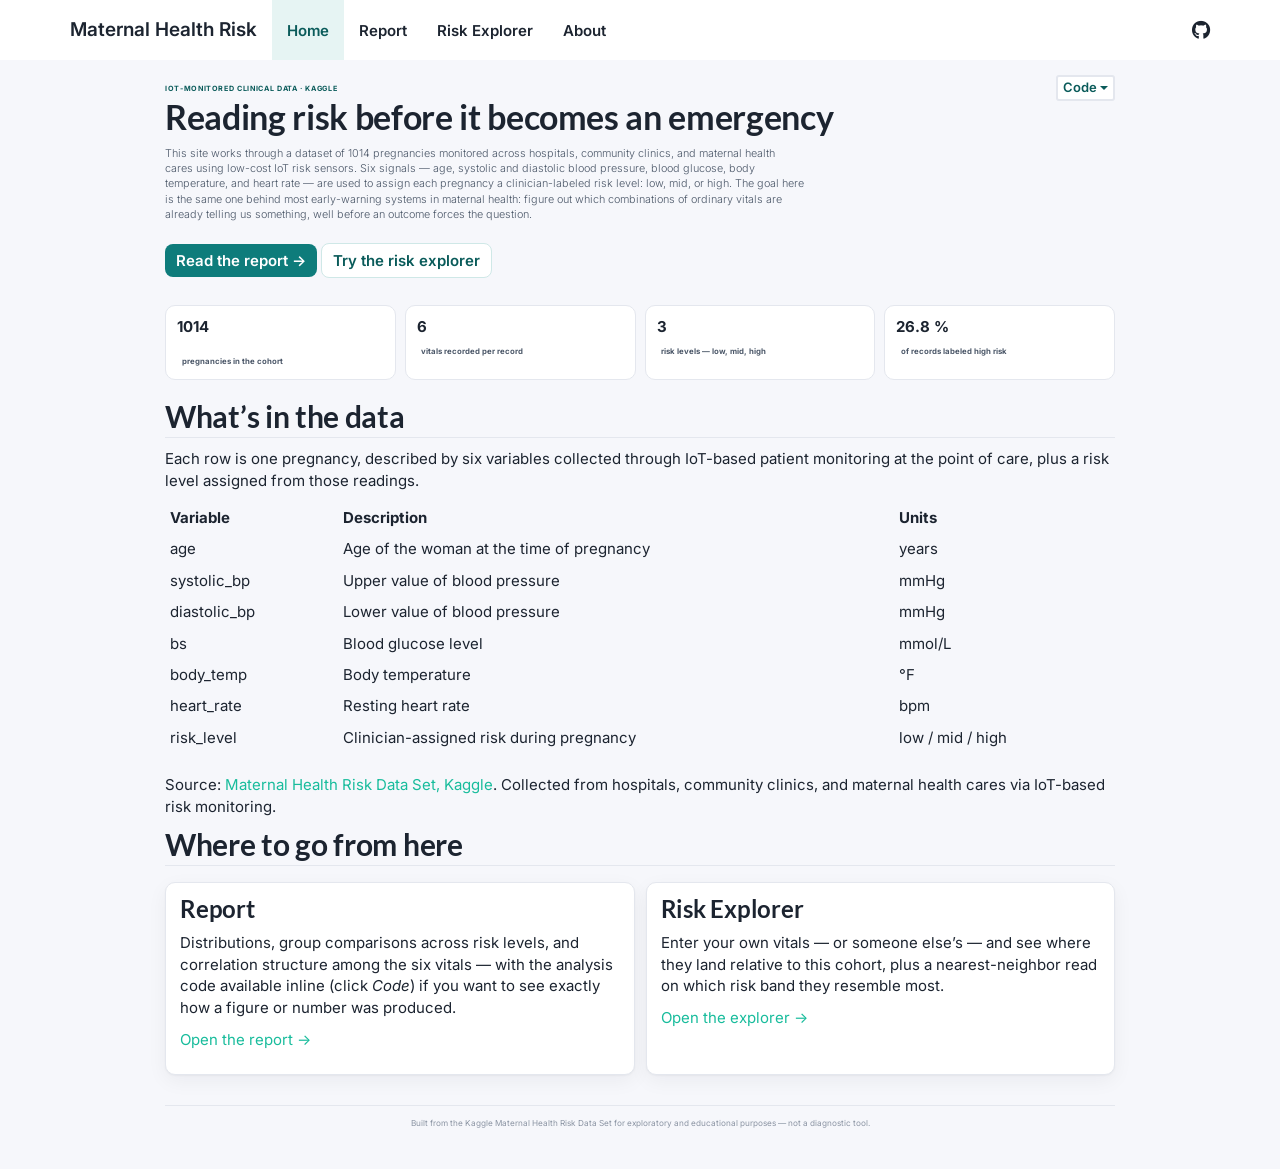
==== commit 329018c7: "Making changes to make website better" ====
--- a/index.html
+++ b/index.html
@@ -250,6 +250,9 @@
 <li>
   <a href="explore.html">Risk Explorer</a>
 </li>
+<li>
+  <a href="about.html">About</a>
+</li>
       </ul>
       <ul class="nav navbar-nav navbar-right">
         <li>
@@ -275,7 +278,6 @@
 
 
 
-<h1 class="title toc-ignore">Maternal Health Risk</h1>
 
 </div>
 
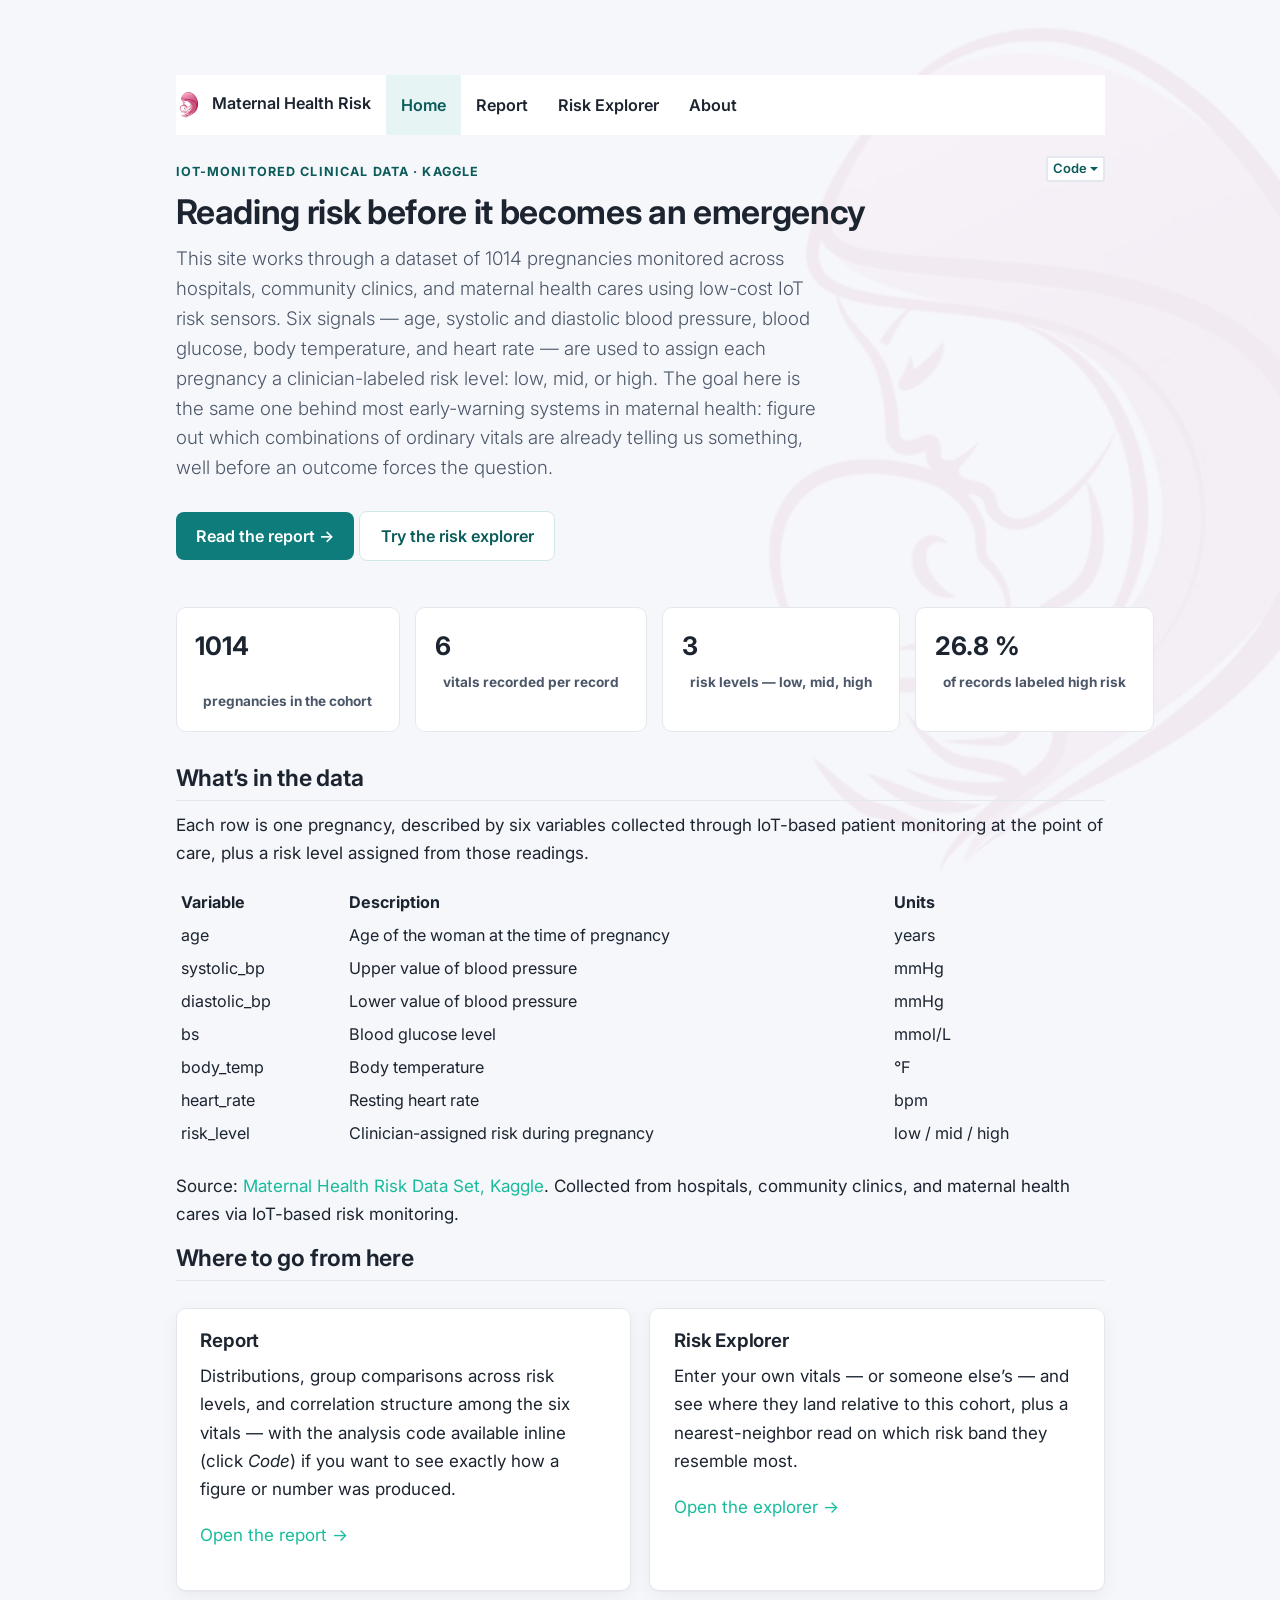
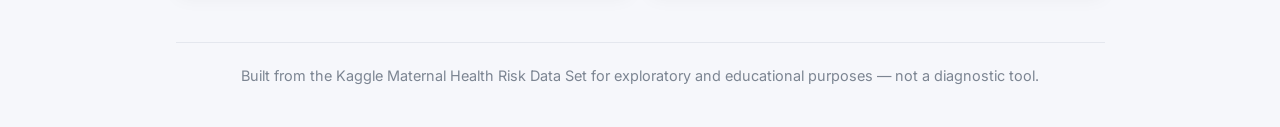
==== commit f375c91c: "build site after changes" ====
--- a/index.html
+++ b/index.html
@@ -37,6 +37,8 @@
 <link href="site_libs/font-awesome-6.5.2/css/v4-shims.min.css" rel="stylesheet" />
 <link rel="preconnect" href="https://fonts.googleapis.com">
 <link href="https://fonts.googleapis.com/css2?family=Inter:wght@400;500;600;700&display=swap" rel="stylesheet">
+<link rel="icon" type="image/png" href="assets/img/favicon.png">
+<link rel="apple-touch-icon" href="assets/img/logo-180.png">
 
 <style type="text/css">
   code{white-space: pre-wrap;}
--- a/assets/custom.css
+++ b/assets/custom.css
@@ -16,25 +16,67 @@
   --line: #e4e7ee;
 }
 
+html {
+  font-size: 17px;
+}
+
 body {
   font-family: "Inter", -apple-system, "Segoe UI", Roboto, Helvetica, Arial, sans-serif;
   color: var(--ink);
   background: #f6f7fb;
-}
-
+  line-height: 1.65;
+  font-size: 1rem;
+}
+
+/* the default Bootstrap container-fluid has no auto margin, so on wide
+   screens the content column was hugging the left edge instead of
+   sitting centered */
 .container-fluid.main-container {
   max-width: 980px;
+  margin: 0 auto;
+  padding-left: 1.5rem;
+  padding-right: 1.5rem;
+  position: relative;
+  z-index: 1;
+}
+
+/* faint watermark, fixed behind the content on every page */
+body::before {
+  content: "";
+  position: fixed;
+  top: 0;
+  right: -6vw;
+  width: 46vw;
+  max-width: 620px;
+  height: 100vh;
+  background-image: url("img/logo-mark.png");
+  background-repeat: no-repeat;
+  background-position: center;
+  background-size: contain;
+  opacity: 0.05;
+  z-index: 0;
+  pointer-events: none;
 }
 
 /* navbar */
 .navbar-default {
   background-color: #ffffff;
   border-color: var(--line);
+  position: relative;
+  z-index: 2;
 }
 .navbar-default .navbar-brand,
 .navbar-default .navbar-nav > li > a {
   color: var(--ink);
   font-weight: 600;
+  font-size: 0.95rem;
+}
+.navbar-default .navbar-brand {
+  background-image: url("img/logo-64.png");
+  background-repeat: no-repeat;
+  background-position: left center;
+  background-size: 26px 26px;
+  padding-left: 36px;
 }
 .navbar-default .navbar-nav > .active > a {
   color: var(--teal-dark) !important;
@@ -44,21 +86,37 @@
   color: var(--teal-dark);
 }
 
-h1, h2, h3, h4 { font-weight: 650; letter-spacing: -0.01em; color: var(--ink); }
-h1.title { font-size: 2.2rem; }
-h2 { margin-top: 2.2rem; border-bottom: 1px solid var(--line); padding-bottom: 0.4rem; }
+/* R Markdown auto-generates a visible title block from the `title:`
+   field in each page's YAML. Every page also has its own hero heading
+   in the body, so both were rendering stacked on top of each other in
+   two different styles. Pages now use `pagetitle:` instead of `title:`,
+   which sets the browser tab title without emitting this block -- this
+   rule is left in only as a safety net in case a title block appears. */
+.page-header, h1.title { display: none; }
+
+h1, h2, h3, h4 {
+  font-weight: 650;
+  letter-spacing: -0.01em;
+  color: var(--ink);
+  font-family: "Inter", -apple-system, "Segoe UI", Roboto, Helvetica, Arial, sans-serif;
+}
+h1 { font-size: 2rem; line-height: 1.25; margin-bottom: 0.6rem; }
+h2 { font-size: 1.35rem; margin-top: 2.4rem; border-bottom: 1px solid var(--line); padding-bottom: 0.5rem; }
+h3 { font-size: 1.1rem; }
+
+p { margin-bottom: 1.1rem; }
 
 .eyebrow {
   display: inline-block;
   text-transform: uppercase;
   letter-spacing: 0.09em;
-  font-size: 0.72rem;
+  font-size: 0.74rem;
   font-weight: 700;
   color: var(--teal-dark);
-  margin-bottom: 0.4rem;
-}
-
-.lead { font-size: 1.08rem; color: var(--ink-soft); max-width: 640px; }
+  margin-bottom: 0.5rem;
+}
+
+.lead { font-size: 1.1rem; color: var(--ink-soft); max-width: 640px; line-height: 1.6; }
 
 /* code folding button + code blocks */
 .btn-default {
@@ -67,9 +125,11 @@
   color: var(--teal-dark);
   font-weight: 600;
 }
-pre, pre.r, pre.sourceCode { border-radius: 8px; border: 1px solid var(--line); background: #1c2430; }
+pre, pre.r, pre.sourceCode { border-radius: 8px; border: 1px solid var(--line); background: #1c2430; font-size: 0.85rem; }
 pre code, pre.sourceCode code { color: #d8e2ea; }
-code { color: var(--teal-dark); background: var(--teal-tint); padding: 0.1em 0.35em; border-radius: 4px; }
+code { color: var(--teal-dark); background: var(--teal-tint); padding: 0.1em 0.35em; border-radius: 4px; font-size: 0.9em; }
+
+table { font-size: 0.95rem; }
 
 /* stat / info cards, reused across pages */
 .stat-grid {
@@ -87,7 +147,7 @@
   padding: 1rem 1.1rem;
 }
 .stat-card .num { font-size: 1.5rem; font-weight: 700; color: var(--ink); }
-.stat-card .label { font-size: 0.78rem; color: var(--ink-soft); margin-top: 0.15rem; }
+.stat-card .label { font-size: 0.8rem; color: var(--ink-soft); margin-top: 0.15rem; }
 
 .card-row {
   display: grid;
@@ -110,9 +170,10 @@
   display: inline-block;
   background: var(--teal);
   color: #fff !important;
-  padding: 0.6rem 1.1rem;
-  border-radius: 8px;
-  font-weight: 600;
+  padding: 0.65rem 1.2rem;
+  border-radius: 8px;
+  font-weight: 600;
+  font-size: 0.95rem;
   text-decoration: none;
 }
 .btn-teal:hover { background: var(--teal-dark); text-decoration: none; }
@@ -122,9 +183,9 @@
   display: inline-flex;
   align-items: center;
   gap: 0.35rem;
-  padding: 0.3rem 0.75rem;
+  padding: 0.32rem 0.8rem;
   border-radius: 999px;
-  font-size: 0.82rem;
+  font-size: 0.85rem;
   font-weight: 700;
   text-transform: uppercase;
   letter-spacing: 0.03em;
@@ -137,25 +198,25 @@
 #risk-explorer-app .field-grid {
   display: grid;
   grid-template-columns: repeat(2, 1fr);
-  gap: 1rem 1.4rem;
-  margin-bottom: 1rem;
+  gap: 1.1rem 1.4rem;
+  margin-bottom: 1.1rem;
 }
 @media (max-width: 640px) { #risk-explorer-app .field-grid { grid-template-columns: 1fr; } }
 
 #risk-explorer-app label {
   display: block;
-  font-size: 0.82rem;
-  font-weight: 600;
-  color: var(--ink);
-  margin-bottom: 0.3rem;
-}
-#risk-explorer-app .hint { font-size: 0.75rem; color: #8b94a3; margin-top: 0.25rem; }
+  font-size: 0.9rem;
+  font-weight: 600;
+  color: var(--ink);
+  margin-bottom: 0.35rem;
+}
+#risk-explorer-app .hint { font-size: 0.82rem; color: #7c8592; margin-top: 0.3rem; }
 #risk-explorer-app input[type="number"] {
   width: 100%;
-  padding: 0.55rem 0.7rem;
+  padding: 0.6rem 0.75rem;
   border: 1px solid #d3d8e2;
   border-radius: 8px;
-  font-size: 0.95rem;
+  font-size: 1rem;
   font-family: inherit;
 }
 #risk-explorer-app input[type="number"]:focus {
@@ -167,40 +228,42 @@
 .result-panel { display: none; margin-top: 1.4rem; }
 .result-panel.show { display: block; }
 
-.result-head { display: flex; align-items: center; gap: 0.9rem; flex-wrap: wrap; margin-bottom: 0.6rem; }
+.result-head { display: flex; align-items: center; gap: 0.9rem; flex-wrap: wrap; margin-bottom: 0.6rem; font-size: 1rem; }
 
 .explain-box {
-  font-size: 0.86rem;
+  font-size: 0.92rem;
+  line-height: 1.55;
   color: var(--ink-soft);
   background: var(--teal-tint);
   border: 1px solid #cfe8e7;
   border-radius: 8px;
-  padding: 0.75rem 0.95rem;
+  padding: 0.85rem 1rem;
   margin-top: 0.9rem;
 }
 
 .chart-box { position: relative; height: 190px; margin-bottom: 0.6rem; }
 .chart-box.tall { height: 270px; margin-top: 0.9rem; }
-.chart-caption { font-size: 0.78rem; color: #8b94a3; margin-top: 0.4rem; }
+.chart-caption { font-size: 0.82rem; color: #7c8592; margin-top: 0.5rem; }
 
 /* clinical-guideline context box, used in explore.Rmd */
 .clinical-note {
   display: block;
-  font-size: 0.86rem;
+  font-size: 0.92rem;
+  line-height: 1.55;
   color: var(--ink-soft);
   border-radius: 8px;
-  padding: 0.85rem 1rem;
+  padding: 0.9rem 1rem;
   margin-top: 0.9rem;
   border-left: 4px solid #d68fc7;
   background: #fbeef8;
 }
 .clinical-note .cn-label {
   display: block;
-  font-size: 0.72rem;
+  font-size: 0.76rem;
   font-weight: 700;
   text-transform: uppercase;
   letter-spacing: 0.04em;
-  margin-bottom: 0.3rem;
+  margin-bottom: 0.35rem;
   color: #a13a8c;
 }
 .clinical-note.bp-severe {
@@ -210,8 +273,8 @@
 .clinical-note.bp-severe .cn-label { color: #7a1f6e; }
 
 .disclaimer {
-  font-size: 0.8rem;
-  color: #8b94a3;
+  font-size: 0.85rem;
+  color: #7c8592;
   border-top: 1px dashed var(--line);
   padding-top: 0.9rem;
   margin-top: 1.4rem;
@@ -221,7 +284,16 @@
   margin-top: 3rem;
   padding-top: 1.2rem;
   border-top: 1px solid var(--line);
-  color: #8b94a3;
-  font-size: 0.82rem;
+  color: #7c8592;
+  font-size: 0.85rem;
   text-align: center;
-}
+  line-height: 1.6;
+}
+
+/* about page */
+.about-links {
+  display: grid;
+  gap: 0.9rem;
+  margin: 1.6rem 0;
+}
+.about-links .info-card p { margin-bottom: 0.6rem; }
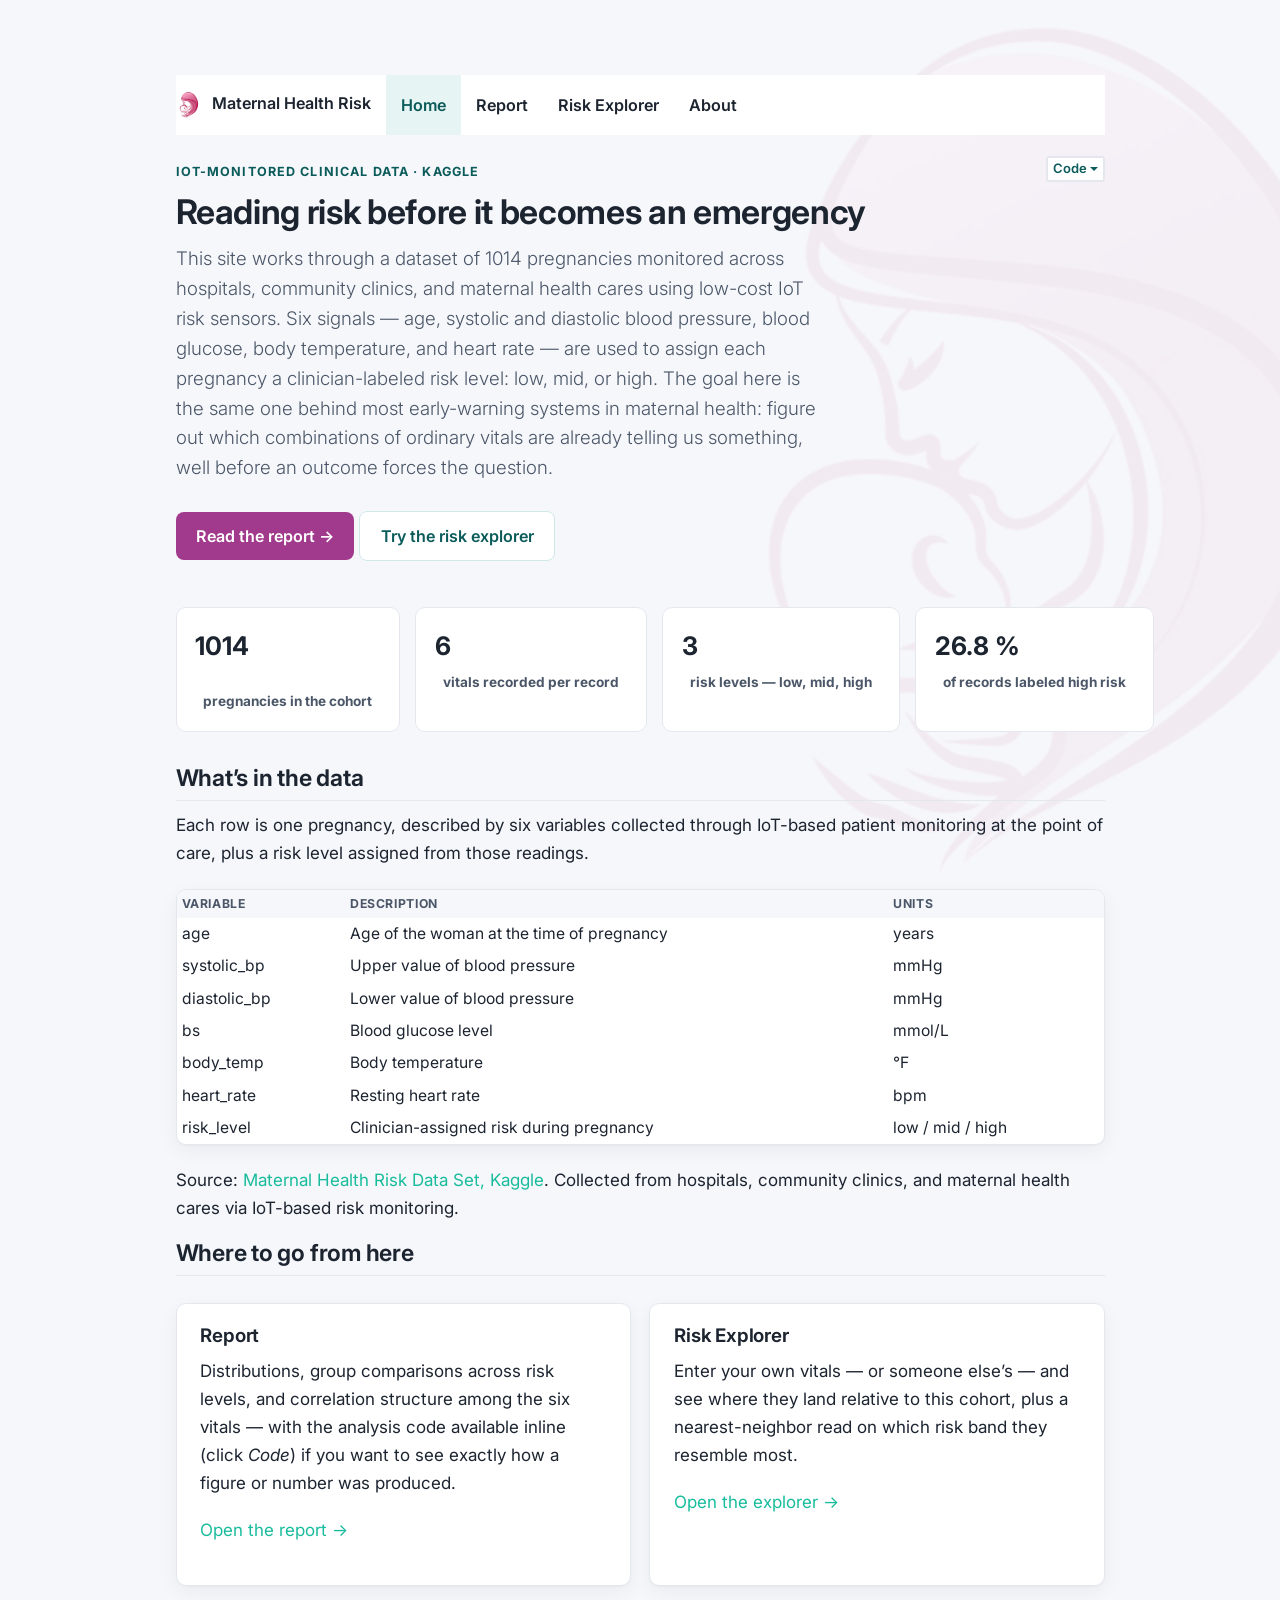
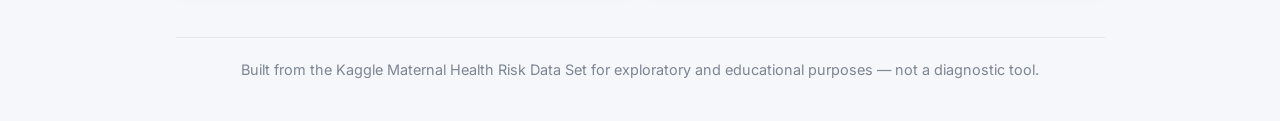
==== commit 92accc0c: "making things look better and rebuilt the site" ====
--- a/index.html
+++ b/index.html
@@ -39,6 +39,17 @@
 <link href="https://fonts.googleapis.com/css2?family=Inter:wght@400;500;600;700&display=swap" rel="stylesheet">
 <link rel="icon" type="image/png" href="assets/img/favicon.png">
 <link rel="apple-touch-icon" href="assets/img/logo-180.png">
+
+<meta name="description" content="An exploratory dashboard on maternal health risk, built in R Markdown from the Kaggle Maternal Health Risk Data Set — cohort analysis, data quality checks, a baseline classifier, and an interactive risk explorer.">
+<meta property="og:type" content="website">
+<meta property="og:title" content="Maternal Health Risk">
+<meta property="og:description" content="An exploratory dashboard on maternal health risk, built in R Markdown from the Kaggle Maternal Health Risk Data Set — cohort analysis, data quality checks, a baseline classifier, and an interactive risk explorer.">
+<meta property="og:image" content="https://vidit-demog.github.io/MaternalHealthRisk.github.io/assets/img/logo-180.png">
+<meta property="og:url" content="https://vidit-demog.github.io/MaternalHealthRisk.github.io/index.html">
+<meta name="twitter:card" content="summary">
+<meta name="twitter:title" content="Maternal Health Risk">
+<meta name="twitter:description" content="An exploratory dashboard on maternal health risk, built in R Markdown from the Kaggle Maternal Health Risk Data Set.">
+<meta name="twitter:image" content="https://vidit-demog.github.io/MaternalHealthRisk.github.io/assets/img/logo-180.png">
 
 <style type="text/css">
   code{white-space: pre-wrap;}
@@ -302,7 +313,7 @@
 question.
 </p>
 <div class="card-row">
-<p><a href="report.html" class="btn-teal">Read the report →</a>
+<p><a href="report.html" class="btn-magenta">Read the report →</a>
 <a href="explore.html" class="btn-teal" style="background:#fff;color:#0a5b5a !important;border:1px solid #cfe8e7;">Try
 the risk explorer</a></p>
 </div>
--- a/assets/custom.css
+++ b/assets/custom.css
@@ -10,6 +10,9 @@
   --teal-dark: #0a5b5a;
   --teal-tint: #e6f4f3;
   --plum: #6b4b8a;
+  --magenta: #a13a8c;
+  --magenta-dark: #7a1f6e;
+  --magenta-tint: #fbeef8;
   --low: #1c8a5f;   --low-tint: #e6f6ee;
   --mid: #b7791f;   --mid-tint: #fdf3e1;
   --high: #b3323b;  --high-tint: #fbe8e9;
@@ -129,7 +132,56 @@
 pre code, pre.sourceCode code { color: #d8e2ea; }
 code { color: var(--teal-dark); background: var(--teal-tint); padding: 0.1em 0.35em; border-radius: 4px; font-size: 0.9em; }
 
-table { font-size: 0.95rem; }
+/* kable tables render as bare bootstrap tables by default, which reads
+   as plain data-dump rather than matching the card/badge language used
+   everywhere else on the site */
+table {
+  border-collapse: separate;
+  border-spacing: 0;
+  width: 100%;
+  margin: 1.3rem 0 1.9rem;
+  font-size: 0.92rem;
+  background: #fff;
+  border: 1px solid var(--line);
+  border-radius: 10px;
+  box-shadow: 0 1px 2px rgba(20,25,35,0.04), 0 6px 20px rgba(20,25,35,0.05);
+}
+thead th {
+  background: #f6f7fb;
+  text-align: left;
+  font-weight: 700;
+  color: var(--ink-soft);
+  text-transform: uppercase;
+  font-size: 0.72rem;
+  letter-spacing: 0.05em;
+  padding: 0.7rem 0.9rem;
+  border-bottom: 1px solid var(--line);
+}
+tbody td, tbody th {
+  padding: 0.6rem 0.9rem;
+  border-bottom: 1px solid var(--line);
+  color: var(--ink);
+  font-weight: 400;
+}
+tbody tr:last-child td { border-bottom: none; }
+tbody tr:hover { background: #f8fafc; }
+thead tr:first-child th:first-child { border-top-left-radius: 9px; }
+thead tr:first-child th:last-child  { border-top-right-radius: 9px; }
+tbody tr:last-child td:first-child  { border-bottom-left-radius: 9px; }
+tbody tr:last-child td:last-child   { border-bottom-right-radius: 9px; }
+
+/* coefficient table: rows come in pairs (high risk, mid risk) per vital,
+   so stripe by pairs rather than by single row to make each vital's two
+   effects read as one visual group */
+.coef-table tbody tr:nth-child(4n+1),
+.coef-table tbody tr:nth-child(4n+2) {
+  background: #fff;
+}
+.coef-table tbody tr:nth-child(4n+3),
+.coef-table tbody tr:nth-child(4n) {
+  background: var(--magenta-tint);
+}
+.coef-table tbody tr:hover { background: #f3e4ef; }
 
 /* stat / info cards, reused across pages */
 .stat-grid {
@@ -177,6 +229,18 @@
   text-decoration: none;
 }
 .btn-teal:hover { background: var(--teal-dark); text-decoration: none; }
+
+.btn-magenta {
+  display: inline-block;
+  background: var(--magenta);
+  color: #fff !important;
+  padding: 0.65rem 1.2rem;
+  border-radius: 8px;
+  font-weight: 600;
+  font-size: 0.95rem;
+  text-decoration: none;
+}
+.btn-magenta:hover { background: var(--magenta-dark); text-decoration: none; }
 
 /* risk badges, used in explore.Rmd */
 .badge-risk {
@@ -264,13 +328,13 @@
   text-transform: uppercase;
   letter-spacing: 0.04em;
   margin-bottom: 0.35rem;
-  color: #a13a8c;
+  color: var(--magenta);
 }
 .clinical-note.bp-severe {
-  border-left-color: #a13a8c;
+  border-left-color: var(--magenta);
   background: #f6dcee;
 }
-.clinical-note.bp-severe .cn-label { color: #7a1f6e; }
+.clinical-note.bp-severe .cn-label { color: var(--magenta-dark); }
 
 .disclaimer {
   font-size: 0.85rem;
